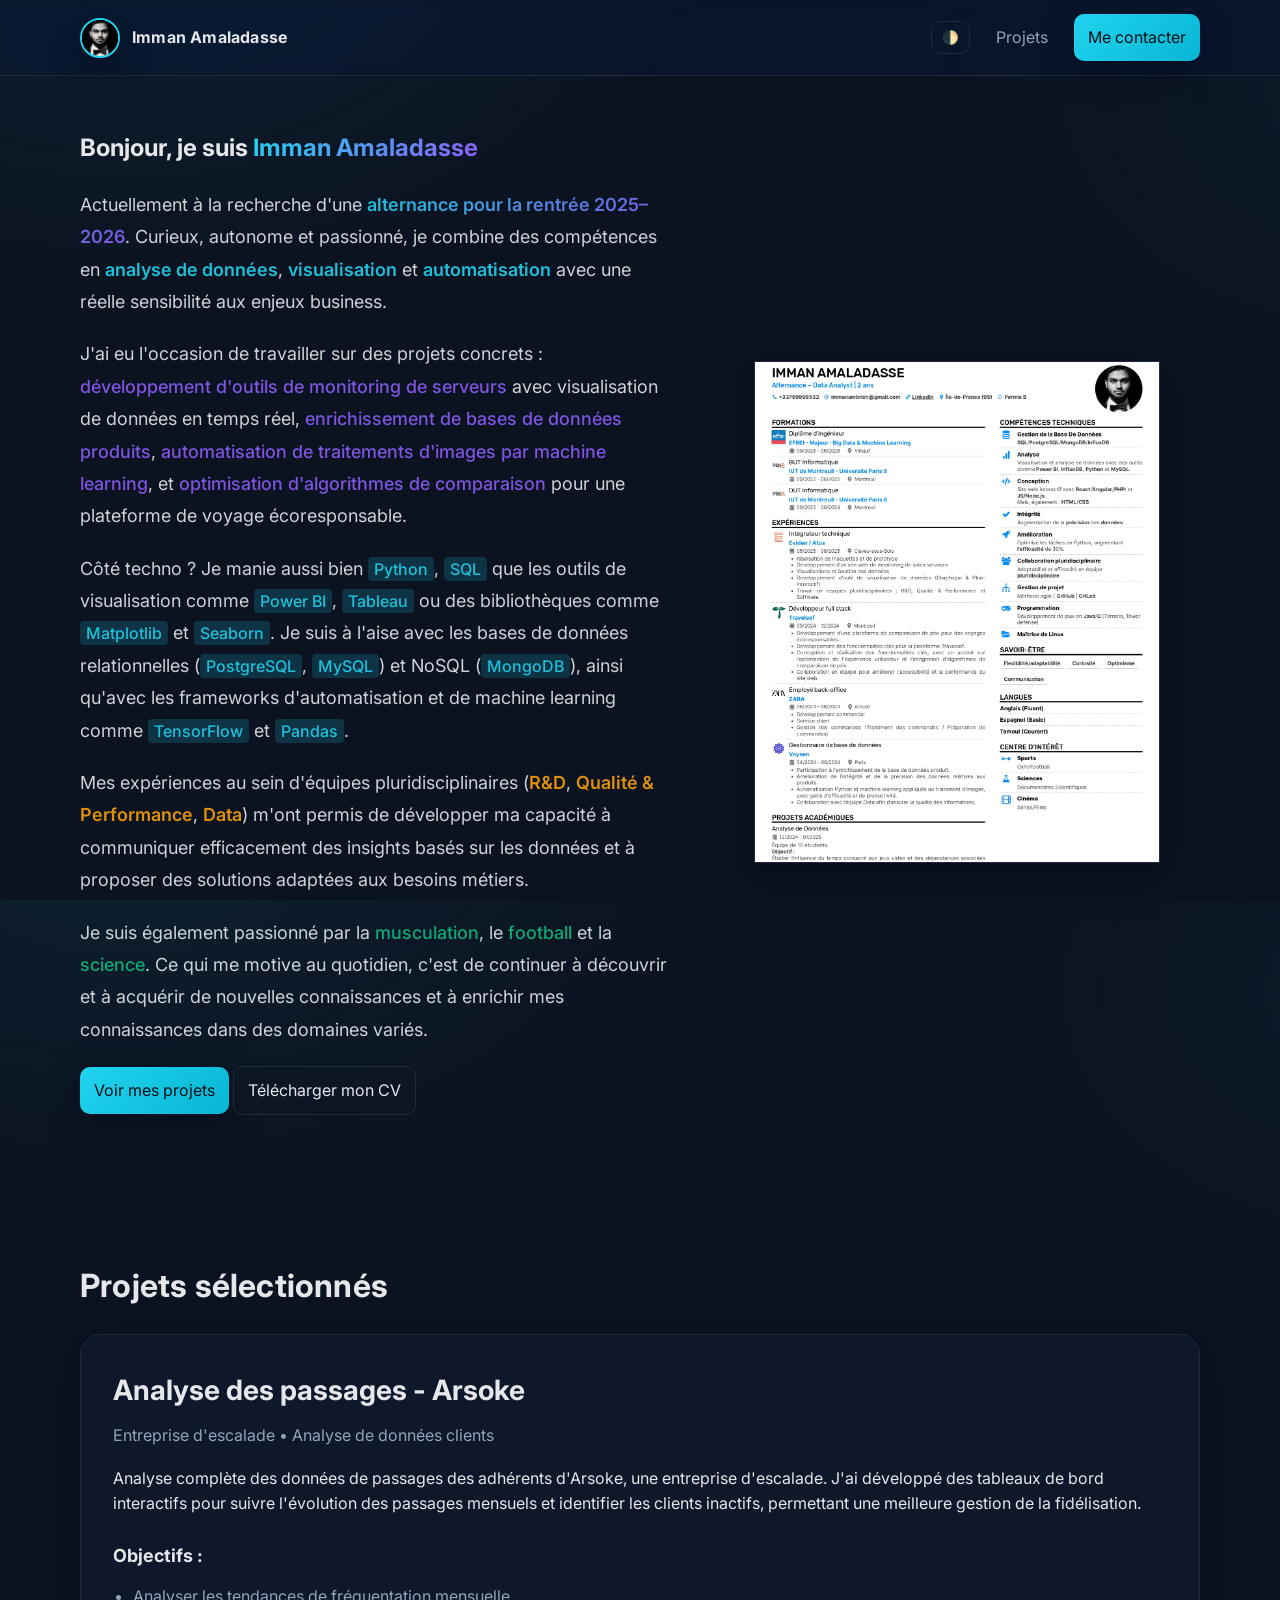
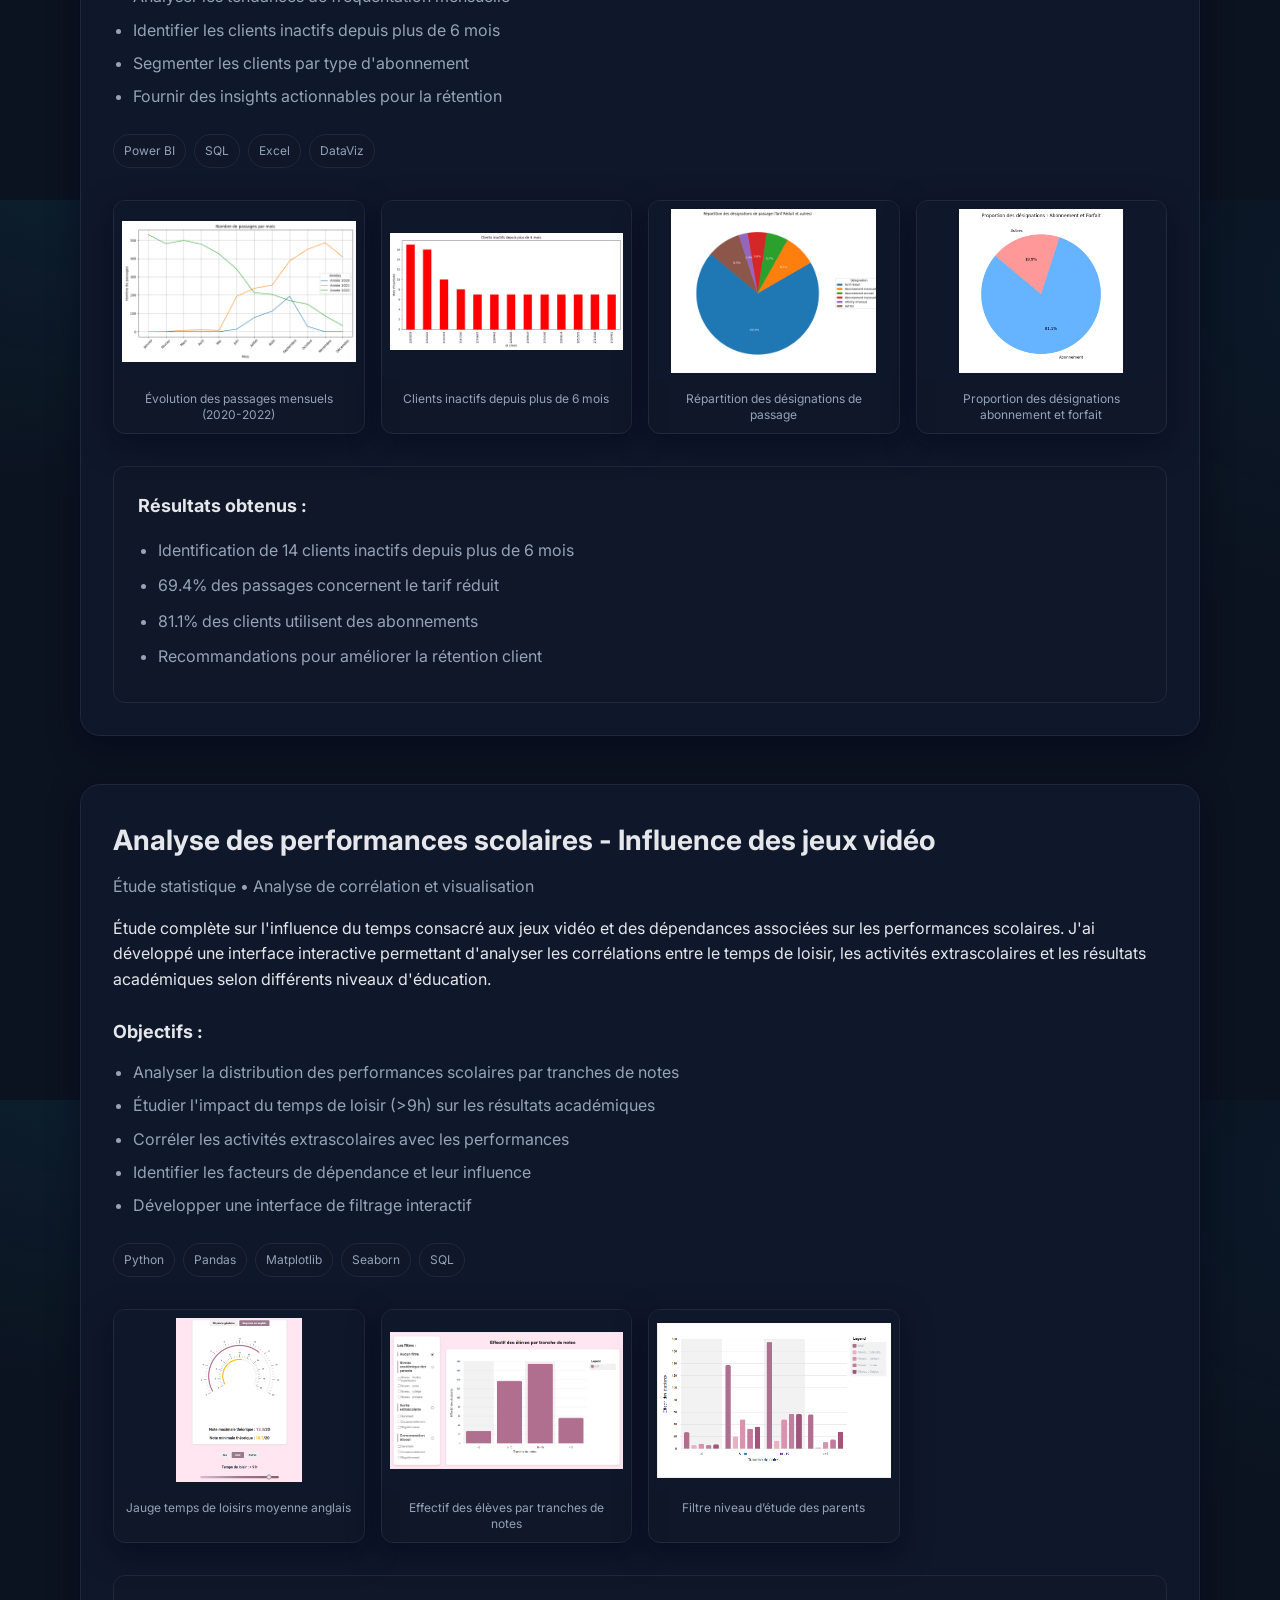
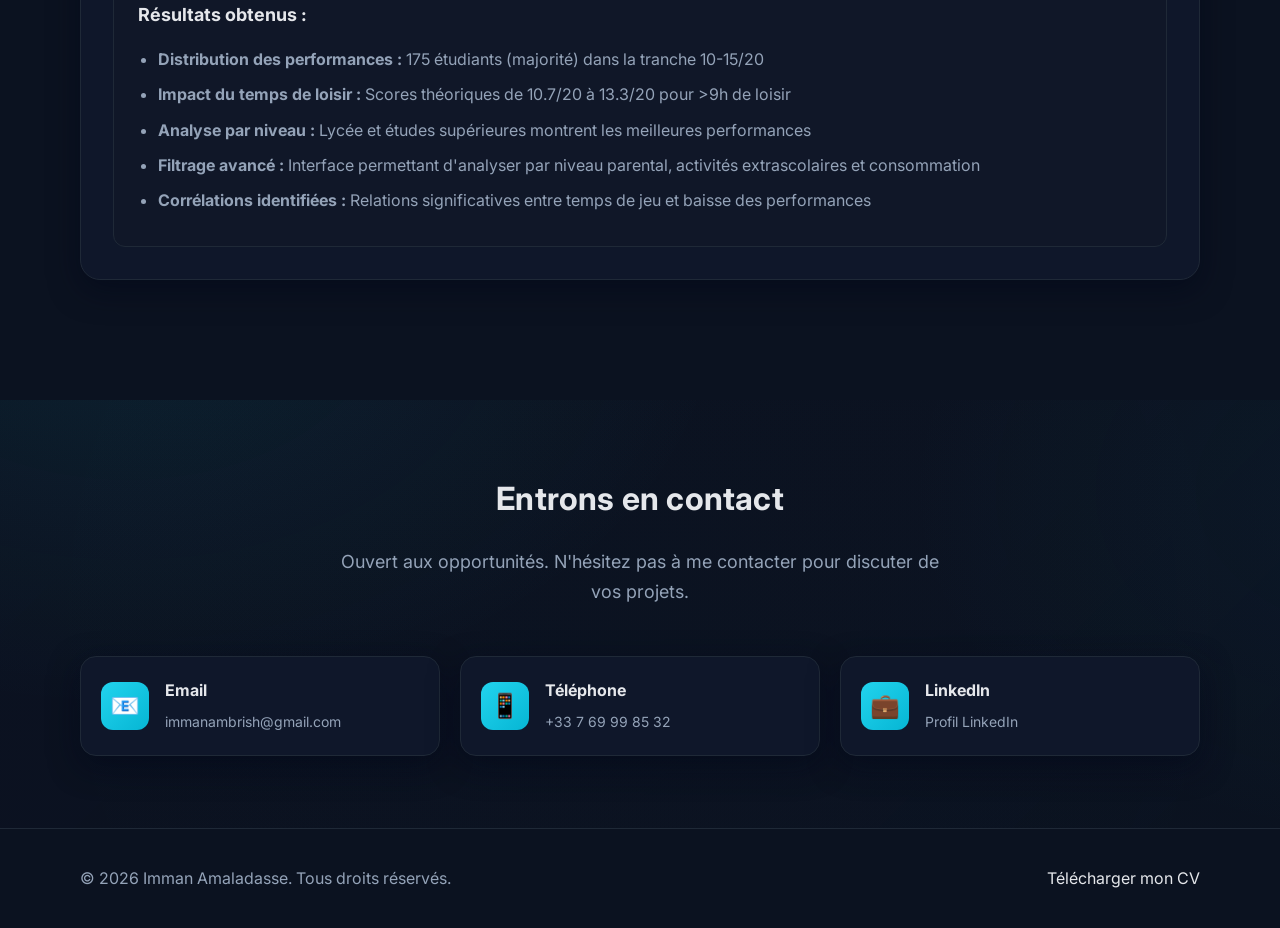
==== index.html @ 5f031286 "Add files via upload" ====
<!doctype html>
<html lang="fr" dir="ltr">
  <head>
    <meta charset="utf-8" />
    <meta name="viewport" content="width=device-width, initial-scale=1" />
    <title>Portfolio — Imman Amaladasse</title>
    <meta name="description" content="Portfolio professionnel de Imman Amaladasse: projets data, compétences, et coordonnées." />

    <!-- SEO -->
    <meta name="theme-color" content="#0f172a" />
    <link rel="canonical" href="/" />

    <!-- Open Graph / Social -->
    <meta property="og:type" content="website" />
    <meta property="og:locale" content="fr_FR" />
    <meta property="og:title" content="Portfolio — Imman Amaladasse" />
    <meta property="og:description" content="Portfolio professionnel de Imman Amaladasse: projets data, compétences, et coordonnées." />
    <meta property="og:image" content="ImmanAmaladasse-CV_page-0001.jpg" />
    <meta property="og:url" content="/" />

    <!-- Twitter Card -->
    <meta name="twitter:card" content="summary_large_image" />
    <meta name="twitter:title" content="Portfolio — Imman Amaladasse" />
    <meta name="twitter:description" content="Portfolio professionnel de Imman Amaladasse." />
    <meta name="twitter:image" content="ImmanAmaladasse-CV_page-0001.jpg" />

    <link rel="preconnect" href="https://fonts.googleapis.com" />
    <link rel="preconnect" href="https://fonts.gstatic.com" crossorigin />
    <link href="https://fonts.googleapis.com/css2?family=Inter:wght@300;400;500;600;700&display=swap" rel="stylesheet" />
    <link rel="stylesheet" href="styles.css" />
  </head>
  <body>
    <a class="skip-link" href="#contenu">Aller au contenu</a>

    <header class="site-header" role="banner">
      <div class="container header-inner">
        <a class="brand" href="#">
          <img src="supawork-image-20250226T19092724.png" alt="Imman Amaladasse" class="brand-photo" />
          <span class="brand-text">Imman Amaladasse</span>
        </a>
        <nav class="site-nav" aria-label="Navigation principale">
          <button id="theme-toggle" class="icon-btn" aria-label="Basculer le thème" title="Basculer le thème">
            <span class="icon">🌓</span>
          </button>
          <a href="#projets" class="nav-link">Projets</a>
          <a href="#contact" class="btn primary">Me contacter</a>
        </nav>
      </div>
    </header>

    <main id="contenu" class="site-main" tabindex="-1">
      <!-- Hero -->
      <section class="section hero" aria-label="Présentation">
        <div class="container grid-2">
          <div class="hero-text">
            <h1 class="headline">Bonjour, je suis <span class="accent">Imman Amaladasse</span></h1>
            <p class="lede">
                Actuellement à la recherche d'une <span class="highlight">alternance pour la rentrée 2025–2026</span>. Curieux, autonome et passionné, je combine des compétences en <span class="tech-highlight">analyse de données</span>, <span class="tech-highlight">visualisation</span> et <span class="tech-highlight">automatisation</span> avec une réelle sensibilité aux enjeux business.
            </p>
            <p class="lede">
                J'ai eu l'occasion de travailler sur des projets concrets : <span class="project-highlight">développement d'outils de monitoring de serveurs</span> avec visualisation de données en temps réel, <span class="project-highlight">enrichissement de bases de données produits</span>, <span class="project-highlight">automatisation de traitements d'images par machine learning</span>, et <span class="project-highlight">optimisation d'algorithmes de comparaison</span> pour une plateforme de voyage écoresponsable.
            </p>
            <p class="lede">
                Côté techno ? Je manie aussi bien <span class="tech-tag">Python</span>, <span class="tech-tag">SQL</span> que les outils de visualisation comme <span class="tech-tag">Power BI</span>, <span class="tech-tag">Tableau</span> ou des bibliothèques comme <span class="tech-tag">Matplotlib</span> et <span class="tech-tag">Seaborn</span>. Je suis à l'aise avec les bases de données relationnelles (<span class="tech-tag">PostgreSQL</span>, <span class="tech-tag">MySQL</span>) et NoSQL (<span class="tech-tag">MongoDB</span>), ainsi qu'avec les frameworks d'automatisation et de machine learning comme <span class="tech-tag">TensorFlow</span> et <span class="tech-tag">Pandas</span>.
            </p>
            <p class="lede">
                Mes expériences au sein d'équipes pluridisciplinaires (<span class="team-highlight">R&D</span>, <span class="team-highlight">Qualité & Performance</span>, <span class="team-highlight">Data</span>) m'ont permis de développer ma capacité à communiquer efficacement des insights basés sur les données et à proposer des solutions adaptées aux besoins métiers.
            </p>
            <p class="lede">
                Je suis également passionné par la <span class="hobby-highlight">musculation</span>, le <span class="hobby-highlight">football</span> et la <span class="hobby-highlight">science</span>. Ce qui me motive au quotidien, c'est de continuer à découvrir et à acquérir de nouvelles connaissances et à enrichir mes connaissances dans des domaines variés.
            </p>
            <div class="actions">
              <a href="#projets" class="btn primary">Voir mes projets</a>
              <a href="ImmanAmaladasse-CV.pdf" download class="btn ghost">Télécharger mon CV</a>
            </div>
          </div>
          <figure class="hero-media">
            <div class="cv-container">
              <img src="ImmanAmaladasse-CV_page-0001.jpg" alt="CV de Imman Amaladasse" class="cv-image" />
              <div class="cv-overlay">
                <a href="ImmanAmaladasse-CV.pdf" download class="btn primary">Télécharger le CV</a>
              </div>
            </div>
          </figure>
        </div>
      </section>

      <!-- Projets -->
      <section id="projets" class="section" aria-labelledby="projets-title">
        <div class="container">
          <h2 id="projets-title" class="section-title">Projets sélectionnés</h2>
          
          <!-- Projet Arsoke -->
          <article class="project-featured">
            <div class="project-header">
              <div class="project-info">
                <h3 class="project-title">Analyse des passages - Arsoke</h3>
                <p class="project-subtitle">Entreprise d'escalade • Analyse de données clients</p>
                <p class="project-description">
                  Analyse complète des données de passages des adhérents d'Arsoke, une entreprise d'escalade. 
                  J'ai développé des tableaux de bord interactifs pour suivre l'évolution des passages mensuels 
                  et identifier les clients inactifs, permettant une meilleure gestion de la fidélisation.
                </p>
                <div class="project-objectives">
                  <h4>Objectifs :</h4>
                  <ul>
                    <li>Analyser les tendances de fréquentation mensuelle</li>
                    <li>Identifier les clients inactifs depuis plus de 6 mois</li>
                    <li>Segmenter les clients par type d'abonnement</li>
                    <li>Fournir des insights actionnables pour la rétention</li>
                  </ul>
                </div>
                <div class="project-tech">
                  <span class="tag">Power BI</span>
                  <span class="tag">SQL</span>
                  <span class="tag">Excel</span>
                  <span class="tag">DataViz</span>
                </div>
              </div>
            </div>
            
            <div class="project-gallery">
              <div class="gallery-grid">
                <div class="gallery-item">
                  <img src="coubes.png" alt="Graphique des passages mensuels par année" class="gallery-img" data-zoom="coubes.png" />
                  <div class="gallery-caption">Évolution des passages mensuels (2020-2022)</div>
                </div>
                <div class="gallery-item">
                  <img src="diagrame en batton.png" alt="Clients inactifs depuis plus de 6 mois" class="gallery-img" data-zoom="diagrame en batton.png" />
                  <div class="gallery-caption">Clients inactifs depuis plus de 6 mois</div>
                </div>
                <div class="gallery-item">
                  <img src="unnamed.png" alt="Répartition des désignations de passage" class="gallery-img" data-zoom="unnamed.png" />
                  <div class="gallery-caption">Répartition des désignations de passage</div>
                </div>
                <div class="gallery-item">
                  <img src="graph camebaire.png" alt="Proportion des désignations abonnement et forfait" class="gallery-img" data-zoom="graph camebaire.png" />
                  <div class="gallery-caption">Proportion des désignations abonnement et forfait</div>
                </div>
              </div>
            </div>
            
            <div class="project-results">
              <h4>Résultats obtenus :</h4>
              <ul>
                <li>Identification de 14 clients inactifs depuis plus de 6 mois</li>
                <li>69.4% des passages concernent le tarif réduit</li>
                <li>81.1% des clients utilisent des abonnements</li>
                <li>Recommandations pour améliorer la rétention client</li>
              </ul>
            </div>
          </article>

          <!-- Projet 2 - Jeux vidéo et performances scolaires -->
          <article class="project-featured">
            <div class="project-header">
              <div class="project-info">
                <h3 class="project-title">Analyse des performances scolaires - Influence des jeux vidéo</h3>
                <p class="project-subtitle">Étude statistique • Analyse de corrélation et visualisation</p>
                <p class="project-description">
                  Étude complète sur l'influence du temps consacré aux jeux vidéo et des dépendances associées 
                  sur les performances scolaires. J'ai développé une interface interactive permettant d'analyser 
                  les corrélations entre le temps de loisir, les activités extrascolaires et les résultats académiques 
                  selon différents niveaux d'éducation.
                </p>
                <div class="project-objectives">
                  <h4>Objectifs :</h4>
                  <ul>
                    <li>Analyser la distribution des performances scolaires par tranches de notes</li>
                    <li>Étudier l'impact du temps de loisir (>9h) sur les résultats académiques</li>
                    <li>Corréler les activités extrascolaires avec les performances</li>
                    <li>Identifier les facteurs de dépendance et leur influence</li>
                    <li>Développer une interface de filtrage interactif</li>
                  </ul>
                </div>
                <div class="project-tech">
                  <span class="tag">Python</span>
                  <span class="tag">Pandas</span>
                  <span class="tag">Matplotlib</span>
                  <span class="tag">Seaborn</span>
                  <span class="tag">SQL</span>
                </div>
              </div>
            </div>
            
            <div class="project-gallery">
              <div class="gallery-grid">
                <div class="gallery-item">
                  <img src="img1.png" alt="Interface d'analyse des performances scolaires" class="gallery-img" data-zoom="Filtre 'Jauge temps de loisirs moyenne anglais.png" />
                  <div class="gallery-caption">Jauge temps de loisirs moyenne anglais</div>
                </div>
                <div class="gallery-item">
                  <img src="histogramme effectif eleves par tranche de notes.png" alt="Distribution des étudiants par tranches de notes" class="gallery-img" data-zoom="histogramme effectif eleves par tranche de notes.png" />
                  <div class="gallery-caption">Effectif des élèves par tranches de notes</div>
                </div>
                <div class="gallery-item">
                  <img src="img2.png" alt="Effectif des élèves par niveau académique" class="gallery-img" data-zoom="graphqiue Filtre niveau d'étude des parents.png" />
                  <div class="gallery-caption">Filtre niveau d’étude des parents</div>
                </div>
              </div>
            </div>
            
            <div class="project-results">
              <h4>Résultats obtenus :</h4>
              <ul>
                <li><strong>Distribution des performances :</strong> 175 étudiants (majorité) dans la tranche 10-15/20</li>
                <li><strong>Impact du temps de loisir :</strong> Scores théoriques de 10.7/20 à 13.3/20 pour >9h de loisir</li>
                <li><strong>Analyse par niveau :</strong> Lycée et études supérieures montrent les meilleures performances</li>
                <li><strong>Filtrage avancé :</strong> Interface permettant d'analyser par niveau parental, activités extrascolaires et consommation</li>
                <li><strong>Corrélations identifiées :</strong> Relations significatives entre temps de jeu et baisse des performances</li>
              </ul>
            </div>
          </article>
        </div>
      </section>

      <!-- Contact -->
      <section id="contact" class="section contact-section" aria-labelledby="contact-title">
        <div class="container">
          <div class="contact-content">
            <div class="contact-header">
              <h2 id="contact-title" class="section-title">Entrons en contact</h2>
              <p class="contact-subtitle">Ouvert aux opportunités. N'hésitez pas à me contacter pour discuter de vos projets.</p>
            </div>
            
            <div class="contact-grid-horizontal">
              <div class="contact-card">
                <div class="contact-icon">📧</div>
                <div class="contact-details">
                  <h3>Email</h3>
                  <a href="mailto:immanambrish@gmail.com" class="contact-link">immanambrish@gmail.com</a>
                </div>
              </div>
              
              <div class="contact-card">
                <div class="contact-icon">📱</div>
                <div class="contact-details">
                  <h3>Téléphone</h3>
                  <a href="tel:+33769998532" class="contact-link">+33 7 69 99 85 32</a>
                </div>
              </div>
              
              <div class="contact-card">
                <div class="contact-icon">💼</div>
                <div class="contact-details">
                  <h3>LinkedIn</h3>
                  <a href="https://www.linkedin.com/in/imman-amaladasse-04a080265/" class="contact-link" target="_blank" rel="noopener">Profil LinkedIn</a>
                </div>
              </div>            
            </div>
          </div>
        </div>
      </section>
    </main>

    <footer class="site-footer" role="contentinfo">
      <div class="container footer-inner">
        <p class="muted">© <span id="year"></span> Imman Amaladasse. Tous droits réservés.</p>
        <a class="link" href="ImmanAmaladasse-CV.pdf" download>Télécharger mon CV</a>
      </div>
    </footer>

    <!-- Modal de zoom pour les images -->
    <div id="imageModal" class="modal">
      <div class="modal-content">
        <span class="modal-close">&times;</span>
        <img id="modalImage" src="" alt="" class="modal-image" />
        <div class="modal-caption"></div>
      </div>
    </div>

    <script src="script.js"></script>
  </body>
  
</html>
---- styles.css ----
/*
  Styles modernes, accessibles, responsive
  Police: Inter
*/

:root {
  --bg: #0b1220;
  --surface: #0f172a;
  --elev: #111827;
  --text: #e5e7eb;
  --muted: #94a3b8;
  --accent: #22d3ee;
  --accent-strong: #06b6d4;
  --border: #1f2937;
  --shadow: 0 10px 30px rgba(2, 6, 23, 0.5);
}

/* Light theme */
[data-theme="light"] {
  --bg: #f8fafc;
  --surface: #ffffff;
  --elev: #f1f5f9;
  --text: #0f172a;
  --muted: #475569;
  --accent: #0891b2;
  --accent-strong: #0e7490;
  --border: #e2e8f0;
  --shadow: 0 10px 30px rgba(2, 6, 23, 0.08);
}

/* Reset minimal */
* { box-sizing: border-box; }
html, body { height: 100%; }
body {
  margin: 0;
  font-family: 'Inter', system-ui, -apple-system, Segoe UI, Roboto, Arial, sans-serif;
  background: radial-gradient(1200px 800px at 10% -10%, rgba(34, 211, 238, 0.08), transparent 50%),
              radial-gradient(1000px 700px at 110% 10%, rgba(14, 116, 144, 0.08), transparent 50%),
              var(--bg);
  color: var(--text);
  line-height: 1.7;
  scroll-behavior: smooth;
}

/* Amélioration de la lisibilité */
.lede {
  font-size: 18px;
  line-height: 1.8;
  color: var(--text);
  opacity: 0.95;
  margin-bottom: 20px;
}

/* Couleurs pour les highlights */
.highlight {
  background: linear-gradient(135deg, var(--accent), #8b5cf6);
  -webkit-background-clip: text;
  background-clip: text;
  color: transparent;
  font-weight: 600;
}

.tech-highlight {
  color: var(--accent);
  font-weight: 600;
}

.project-highlight {
  color: #8b5cf6;
  font-weight: 500;
}

.tech-tag {
  background: color-mix(in oklab, var(--accent), transparent 80%);
  color: var(--accent);
  padding: 2px 6px;
  border-radius: 4px;
  font-size: 16px;
  font-weight: 500;
}

.team-highlight {
  color: #f59e0b;
  font-weight: 600;
}

.hobby-highlight {
  color: #10b981;
  font-weight: 500;
}

.project-description {
  font-size: 17px;
  line-height: 1.7;
  color: var(--text);
  margin: 0 0 24px;
}

/* Effets de scroll */
@media (prefers-reduced-motion: no-preference) {
  .section {
    opacity: 0;
    transform: translateY(30px);
    animation: fadeInUp 0.6s ease forwards;
  }
  
  .section:nth-child(1) { animation-delay: 0.1s; }
  .section:nth-child(2) { animation-delay: 0.2s; }
  .section:nth-child(3) { animation-delay: 0.3s; }
}

@keyframes fadeInUp {
  to {
    opacity: 1;
    transform: translateY(0);
  }
}

img { max-width: 100%; display: block; }
a { color: var(--text); text-decoration: none; }

.skip-link {
  position: absolute; left: -9999px; top: auto; width: 1px; height: 1px; overflow: hidden;
}
.skip-link:focus { left: 16px; top: 16px; width: auto; height: auto; padding: 8px 12px; background: var(--surface); border: 1px solid var(--border); border-radius: 8px; }

.container { width: min(1120px, 92%); margin: 0 auto; }
.grid-2 { display: grid; grid-template-columns: 1.1fr .9fr; gap: 40px; align-items: center; }
@media (max-width: 900px){ .grid-2 { grid-template-columns: 1fr; } }

.site-header {
  position: sticky; top: 0; z-index: 40; backdrop-filter: saturate(180%) blur(6px);
  background: color-mix(in oklab, var(--surface), transparent 50%);
  border-bottom: 1px solid var(--border);
}
.header-inner { display: flex; align-items: center; justify-content: space-between; padding: 14px 0; }
.brand { display: inline-flex; align-items: center; gap: 12px; font-weight: 700; letter-spacing: .2px; }
.brand-photo { width: 40px; height: 40px; border-radius: 50%; object-fit: cover; border: 2px solid var(--accent); box-shadow: var(--shadow); }
.brand-text { font-size: 16px; }
.site-nav { display: flex; gap: 16px; align-items: center; }
.nav-link { padding: 8px 10px; border-radius: 8px; color: var(--muted); }
.nav-link:hover { color: var(--text); background: color-mix(in oklab, var(--elev), transparent 60%); }

.icon-btn { background: transparent; border: 1px solid var(--border); color: var(--text); border-radius: 10px; padding: 8px 10px; cursor: pointer; }
.icon-btn:hover { background: color-mix(in oklab, var(--elev), transparent 65%); }

.btn { 
  display: inline-flex; 
  align-items: center; 
  gap: 8px; 
  padding: 10px 14px; 
  border-radius: 10px; 
  border: 1px solid var(--border); 
  transition: all 0.3s ease; 
  position: relative;
  overflow: hidden;
}
.btn.primary { 
  background: linear-gradient(135deg, var(--accent), var(--accent-strong)); 
  color: #001018; 
  border: none; 
  box-shadow: var(--shadow); 
}
.btn.ghost { 
  background: color-mix(in oklab, var(--elev), transparent 60%); 
}
.btn::before {
  content: '';
  position: absolute;
  top: 0;
  left: -100%;
  width: 100%;
  height: 100%;
  background: linear-gradient(90deg, transparent, rgba(255,255,255,0.2), transparent);
  transition: left 0.5s ease;
}
.btn:hover::before {
  left: 100%;
}
.btn:hover { 
  transform: translateY(-2px); 
  box-shadow: 0 8px 25px rgba(0,0,0,0.15);
}

.section { padding: 72px 0; }
.section-title { font-size: clamp(24px, 3vw, 32px); margin: 0 0 20px; letter-spacing: .2px; }
.subtitle { color: var(--muted); margin: 8px 0 0; }
.lede { color: var(--text); opacity: .9; }
.accent { background: linear-gradient(135deg, var(--accent), #8b5cf6); -webkit-background-clip: text; background-clip: text; color: transparent; }

.hero { padding-top: 32px; }
.hero-media {  overflow: hidden; box-shadow: var(--shadow); border: 1px solid var(--border); }

/* CV PDF Container */
.cv-container {
  position: relative;
  width: 100%;
  height: 500px;

  overflow: hidden;
  background: var(--surface);
}

.cv-image {
  width: 100%;
  height: 100%;
  object-fit: cover;
  object-position: center 15%;
  transform: scale(1.0);
}

.cv-overlay {
  position: absolute;
  top: 0;
  left: 0;
  right: 0;
  bottom: 0;
  background: linear-gradient(180deg, transparent 0%, rgba(0,0,0,0.7) 100%);
  display: flex;
  align-items: flex-end;
  justify-content: center;
  padding: 20px;
  opacity: 0;
  transition: opacity 0.3s ease;
}

.cv-container:hover .cv-overlay {
  opacity: 1;
}

/* Projets - Structure améliorée */
.project-featured {
  background: color-mix(in oklab, var(--surface), transparent 0%);
  border: 1px solid var(--border);
  border-radius: 20px;
  padding: 32px;
  margin-bottom: 48px;
  box-shadow: var(--shadow);
  position: relative;
  overflow: hidden;
  transition: all 0.3s ease;
}

.project-featured::before {
  content: '';
  position: absolute;
  top: 0;
  left: -100%;
  width: 100%;
  height: 2px;
  background: linear-gradient(90deg, transparent, var(--accent), transparent);
  transition: left 0.6s ease;
}

.project-featured:hover::before {
  left: 100%;
}

.project-featured:hover {
  transform: translateY(-2px);
  box-shadow: 0 15px 35px rgba(0,0,0,0.1);
}

.project-header {
  margin-bottom: 32px;
}

.project-title {
  font-size: 28px;
  margin: 0 0 8px;
  color: var(--text);
}

.project-subtitle {
  color: var(--muted);
  margin: 0 0 16px;
  font-size: 16px;
}

.project-description {
  font-size: 16px;
  line-height: 1.6;
  margin: 0 0 24px;
  color: var(--text);
}

.project-objectives {
  margin: 24px 0;
}

.project-objectives h4 {
  font-size: 18px;
  margin: 0 0 12px;
  color: var(--text);
}

.project-objectives ul {
  margin: 0;
  padding-left: 20px;
  color: var(--muted);
}

.project-objectives li {
  margin-bottom: 6px;
}

.project-tech {
  display: flex; 
  flex-wrap: wrap; 
  gap: 8px; 
  margin-top: 20px;
}

.project-gallery {
  margin: 32px 0;
}

.gallery-grid {
  display: grid;
  grid-template-columns: repeat(4, 1fr);
  gap: 16px;
}

@media (max-width: 1200px) {
  .gallery-grid {
    grid-template-columns: repeat(2, 1fr);
  }
}

@media (max-width: 768px) {
  .gallery-grid {
    grid-template-columns: 1fr;
  }
}

.gallery-item {
  border-radius: 12px;
  overflow: hidden;
  box-shadow: var(--shadow);
  border: 1px solid var(--border);
  background: color-mix(in oklab, var(--elev), transparent 60%);
  transition: transform 0.2s ease;
}

.gallery-item:hover {
  transform: translateY(-2px);
}

.gallery-img {
  width: 100%;
  height: 180px;
  object-fit: contain;
  display: block;
  background: var(--surface);
  padding: 8px;
  border-radius: 8px;
  transition: transform 0.3s ease, box-shadow 0.3s ease;
  cursor: pointer;
}

.gallery-img:hover {
  transform: scale(1.05);
  box-shadow: 0 8px 25px rgba(0,0,0,0.15);
}

.gallery-caption {
  padding: 10px 12px;
  color: var(--muted);
  font-size: 12px;
  text-align: center;
  line-height: 1.3;
}

.project-results {
  margin-top: 32px;
  padding: 24px;
  background: color-mix(in oklab, var(--elev), transparent 40%);
  border-radius: 12px;
  border: 1px solid var(--border);
}

.project-results h4 {
  font-size: 18px;
  margin: 0 0 16px;
  color: var(--text);
}

.project-results ul {
  margin: 0;
  padding-left: 20px;
  color: var(--muted);
}

.project-results li {
  margin-bottom: 8px;
}

/* Grille des autres projets */
.projects-grid {
  display: grid;
  grid-template-columns: repeat(2, 1fr);
  gap: 24px;
}

@media (max-width: 768px) {
  .projects-grid {
    grid-template-columns: 1fr;
  }
  .gallery-thumbnails {
    grid-template-columns: 1fr;
  }
}

.project-card {
  background: color-mix(in oklab, var(--surface), transparent 0%);
  border: 1px solid var(--border);
  border-radius: 16px;
  overflow: hidden;
  box-shadow: var(--shadow);
  transition: transform 0.2s ease;
}

.project-card:hover {
  transform: translateY(-4px);
}

.project-card-image {
  height: 200px;
  overflow: hidden;
}

.project-card-image img {
  width: 100%;
  height: 100%;
  object-fit: cover;
}

.project-card-content {
  padding: 20px;
}

.project-card-title {
  font-size: 18px;
  margin: 0 0 8px;
  color: var(--text);
}

.project-card-description {
  color: var(--muted);
  margin: 0 0 16px;
  font-size: 14px;
  line-height: 1.5;
}

.project-card-tech {
  display: flex;
  flex-wrap: wrap;
  gap: 6px;
  margin-bottom: 16px;
}

.project-card-link {
  color: var(--accent);
  text-decoration: none;
  font-weight: 500;
  font-size: 14px;
}

.project-card-link:hover {
  text-decoration: underline;
}

.tag { 
  display: inline-flex; 
  align-items: center; 
  padding: 6px 10px; 
  border-radius: 999px; 
  background: color-mix(in oklab, var(--elev), transparent 60%); 
  color: var(--muted); 
  border: 1px solid var(--border); 
  font-size: 12px; 
}

.timeline { list-style: none; padding: 0; margin: 0; display: grid; gap: 20px; }
.timeline-item { background: color-mix(in oklab, var(--surface), transparent 0%); border: 1px solid var(--border); border-radius: 14px; padding: 16px; box-shadow: var(--shadow); }
.timeline-header { display: flex; align-items: baseline; gap: 10px; justify-content: space-between; }
.muted { color: var(--muted); }

.skills { display: grid; grid-template-columns: repeat(2, 1fr); gap: 20px; }
@media (max-width: 700px){ .skills { grid-template-columns: 1fr; } }
.skill-group { background: color-mix(in oklab, var(--surface), transparent 0%); border: 1px solid var(--border); border-radius: 14px; padding: 16px; box-shadow: var(--shadow); }
.list-inline { list-style: none; padding: 0; margin: 0; display: flex; flex-wrap: wrap; gap: 8px; }

/* Section Contact améliorée */
.contact-section {
  background: linear-gradient(135deg, color-mix(in oklab, var(--surface), transparent 95%) 0%, color-mix(in oklab, var(--elev), transparent 90%) 100%);
  position: relative;
  overflow: hidden;
}

.contact-section::before {
  content: '';
  position: absolute;
  top: -50%;
  right: -50%;
  width: 200%;
  height: 200%;
  background: radial-gradient(circle, color-mix(in oklab, var(--accent), transparent 95%) 0%, transparent 70%);
  opacity: 0.1;
  z-index: 0;
}

.contact-content {
  position: relative;
  z-index: 1;
}

.contact-header {
  text-align: center;
  margin-bottom: 48px;
}

.contact-subtitle {
  font-size: 18px;
  color: var(--muted);
  margin: 16px 0 0;
  max-width: 600px;
  margin-left: auto;
  margin-right: auto;
}

/* Contact horizontal */
.contact-grid-horizontal {
  display: flex;
  flex-wrap: wrap;
  gap: 20px;
  justify-content: center;
  align-items: stretch;
}

@media (max-width: 768px) {
  .contact-grid-horizontal {
    flex-direction: column;
    align-items: center;
  }
}

.contact-grid {
  display: grid;
  grid-template-columns: 2fr 1fr;
  gap: 48px;
  align-items: start;
}

@media (max-width: 768px) {
  .contact-grid {
    grid-template-columns: 1fr;
    gap: 32px;
  }
}

.contact-info {
  display: grid;
  grid-template-columns: repeat(2, 1fr);
  gap: 20px;
}

@media (max-width: 640px) {
  .contact-info {
    grid-template-columns: 1fr;
  }
}

.contact-card {
  background: color-mix(in oklab, var(--surface), transparent 0%);
  border: 1px solid var(--border);
  border-radius: 16px;
  padding: 20px;
  display: flex;
  align-items: center;
  gap: 16px;
  transition: all 0.3s ease;
  box-shadow: var(--shadow);
  min-width: 200px;
  flex: 1;
}

.contact-card.cta-card {
  background: linear-gradient(135deg, var(--accent), var(--accent-strong));
  color: #001018;
  border: none;
}

.contact-card.cta-card .contact-icon {
  background: rgba(0, 16, 24, 0.2);
  color: #001018;
}

.contact-card.cta-card .contact-details h3 {
  color: #001018;
}

.contact-card:hover {
  transform: translateY(-4px);
  box-shadow: 0 12px 30px rgba(0,0,0,0.15);
  border-color: var(--accent);
}

.contact-icon {
  font-size: 24px;
  width: 48px;
  height: 48px;
  display: flex;
  align-items: center;
  justify-content: center;
  background: linear-gradient(135deg, var(--accent), var(--accent-strong));
  border-radius: 12px;
  color: #001018;
  flex-shrink: 0;
}

.contact-details h3 {
  margin: 0 0 4px;
  font-size: 16px;
  color: var(--text);
}

.contact-link {
  color: var(--muted);
  text-decoration: none;
  font-size: 14px;
  transition: color 0.2s ease;
}

.contact-link:hover {
  color: var(--accent);
}

.contact-cta {
  display: flex;
  align-items: center;
  justify-content: center;
}

.cta-card {
  background: linear-gradient(135deg, var(--accent), var(--accent-strong));
  color: #001018;
  padding: 32px;
  border-radius: 20px;
  text-align: center;
  box-shadow: var(--shadow);
  max-width: 300px;
}

.cta-card h3 {
  margin: 0 0 12px;
  font-size: 20px;
  font-weight: 600;
}

.cta-card p {
  margin: 0 0 24px;
  opacity: 0.9;
  line-height: 1.5;
}

.btn.large {
  padding: 14px 24px;
  font-size: 16px;
  font-weight: 600;
}

.contact-list { list-style: none; padding: 0; margin: 20px 0; display: grid; gap: 10px; }
.contact-form { background: color-mix(in oklab, var(--surface), transparent 0%); border: 1px solid var(--border); border-radius: 14px; padding: 16px; box-shadow: var(--shadow); display: grid; gap: 12px; }
.contact-form label { display: grid; gap: 6px; font-size: 14px; color: var(--muted); }
.contact-form input, .contact-form textarea { width: 100%; padding: 10px 12px; border-radius: 10px; border: 1px solid var(--border); background: color-mix(in oklab, var(--elev), transparent 60%); color: var(--text); }
.contact-form button { justify-self: start; }

/* Modal de zoom pour les images */
.modal {
  display: none;
  position: fixed;
  z-index: 1000;
  left: 0;
  top: 0;
  width: 100%;
  height: 100%;
  background-color: rgba(0, 0, 0, 0.9);
  backdrop-filter: blur(5px);
}

.modal-content {
  position: relative;
  margin: auto;
  padding: 20px;
  width: 90%;
  max-width: 1000px;
  top: 50%;
  transform: translateY(-50%);
  text-align: center;
}

.modal-image {
  max-width: 100%;
  max-height: 80vh;
  border-radius: 12px;
  box-shadow: 0 20px 60px rgba(0, 0, 0, 0.5);
}

.modal-caption {
  color: white;
  font-size: 16px;
  margin-top: 15px;
  padding: 10px;
  background: rgba(255, 255, 255, 0.1);
  border-radius: 8px;
  backdrop-filter: blur(10px);
}

.modal-close {
  position: absolute;
  top: 10px;
  right: 25px;
  color: white;
  font-size: 35px;
  font-weight: bold;
  cursor: pointer;
  z-index: 1001;
}

.modal-close:hover {
  color: var(--accent);
}

.site-footer { border-top: 1px solid var(--border); padding: 20px 0; }
.footer-inner { display: flex; align-items: center; justify-content: space-between; }
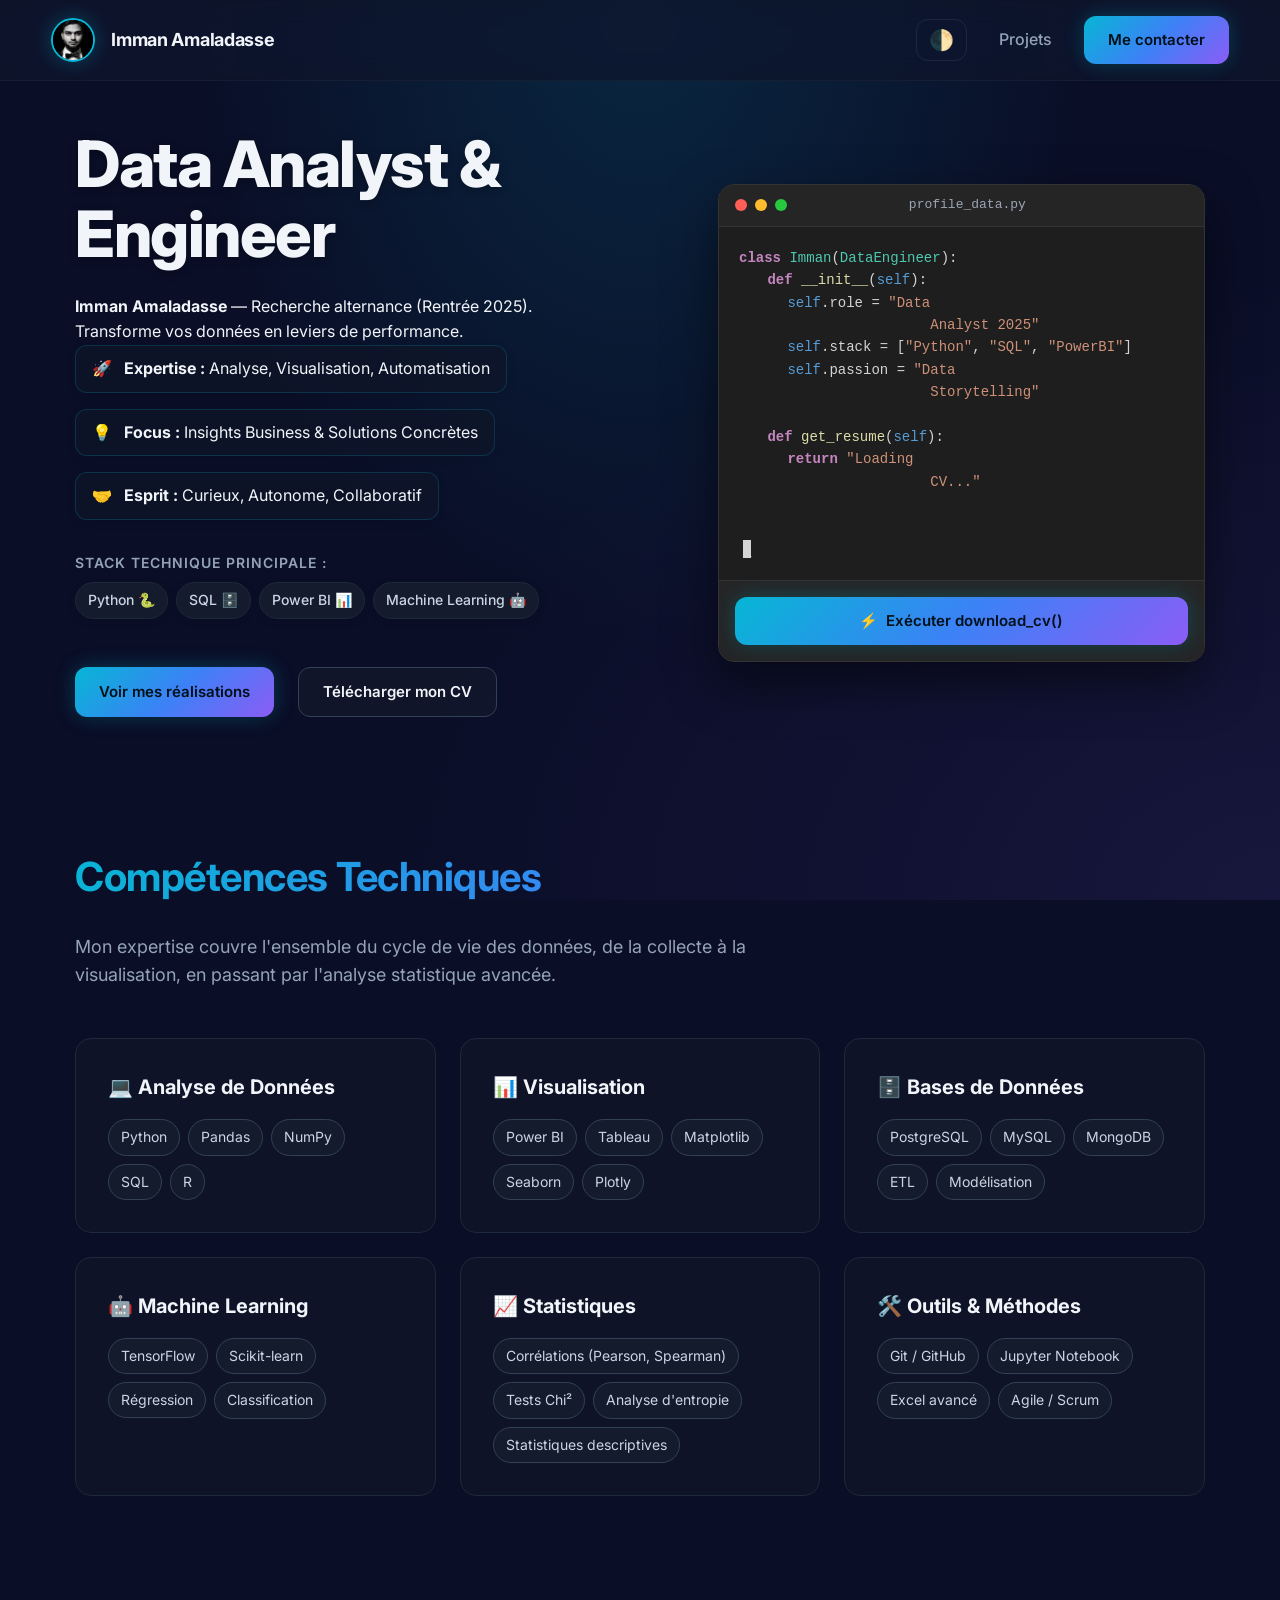
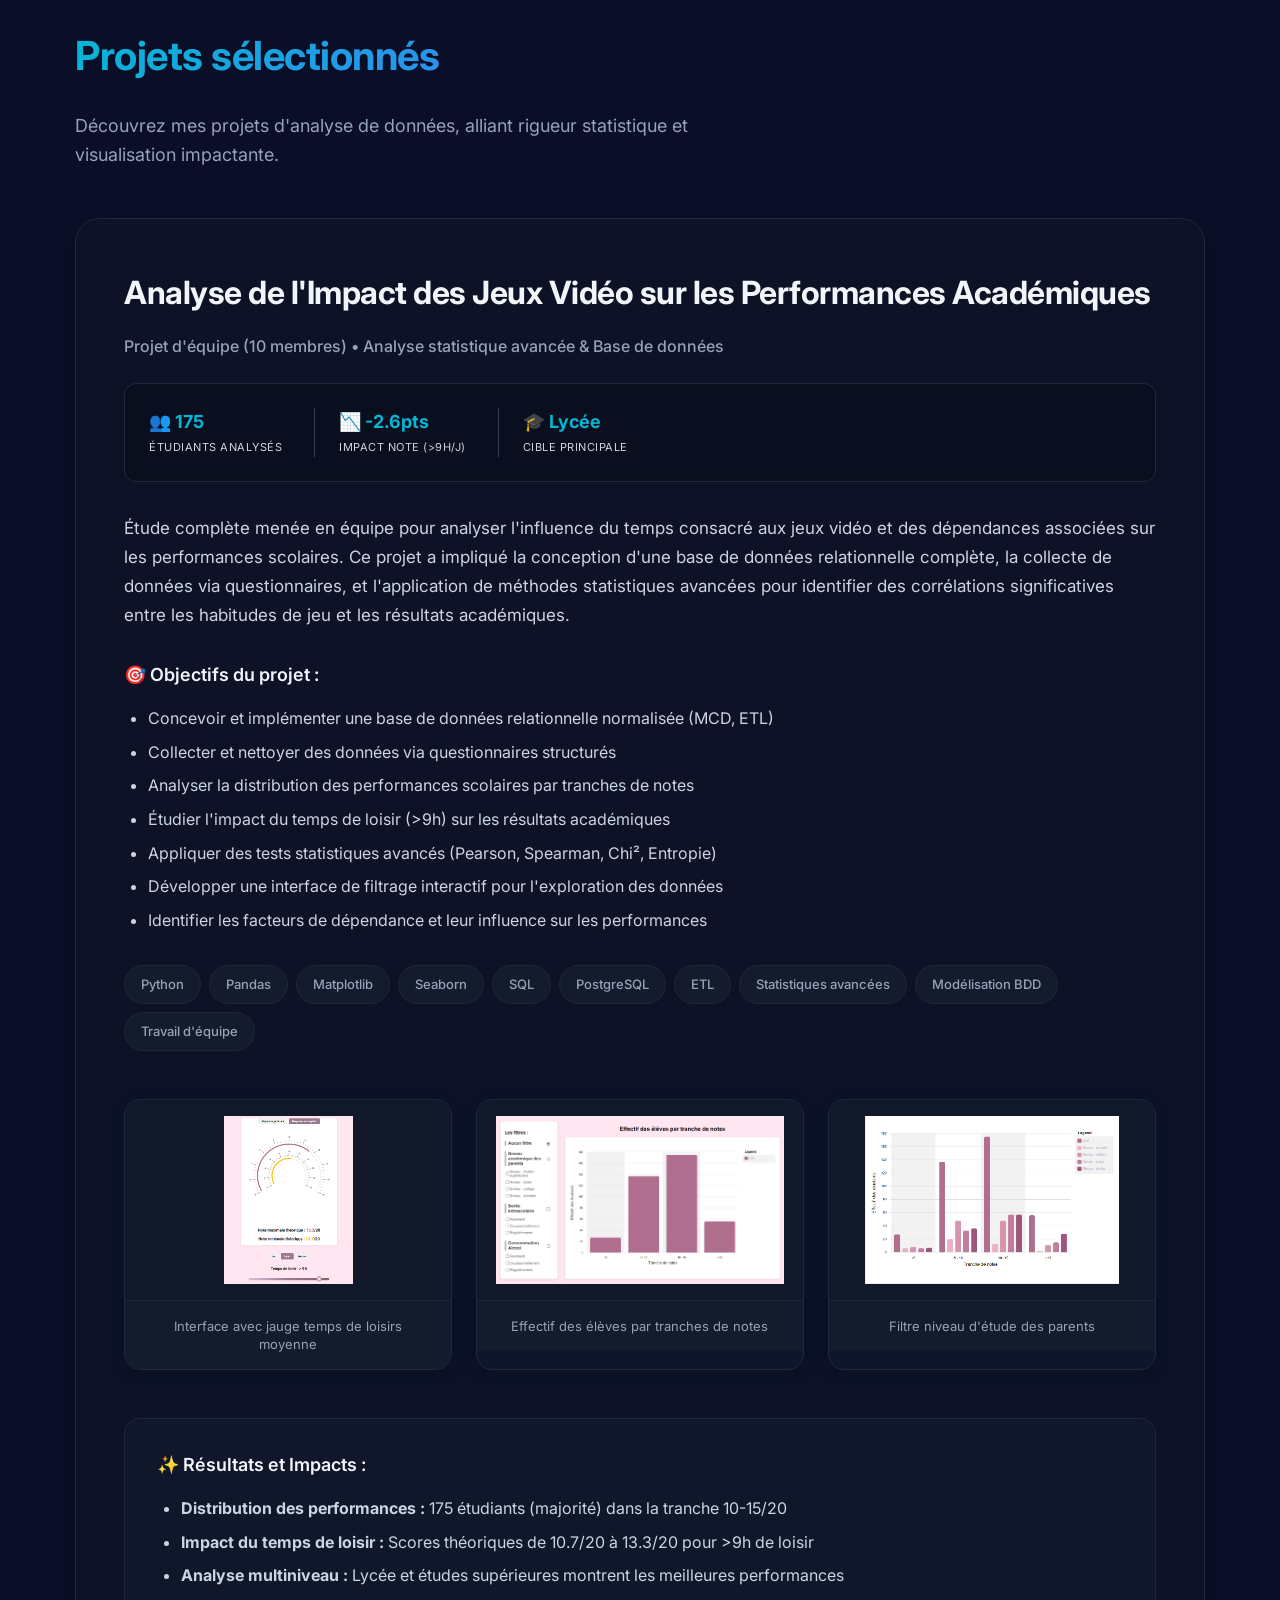
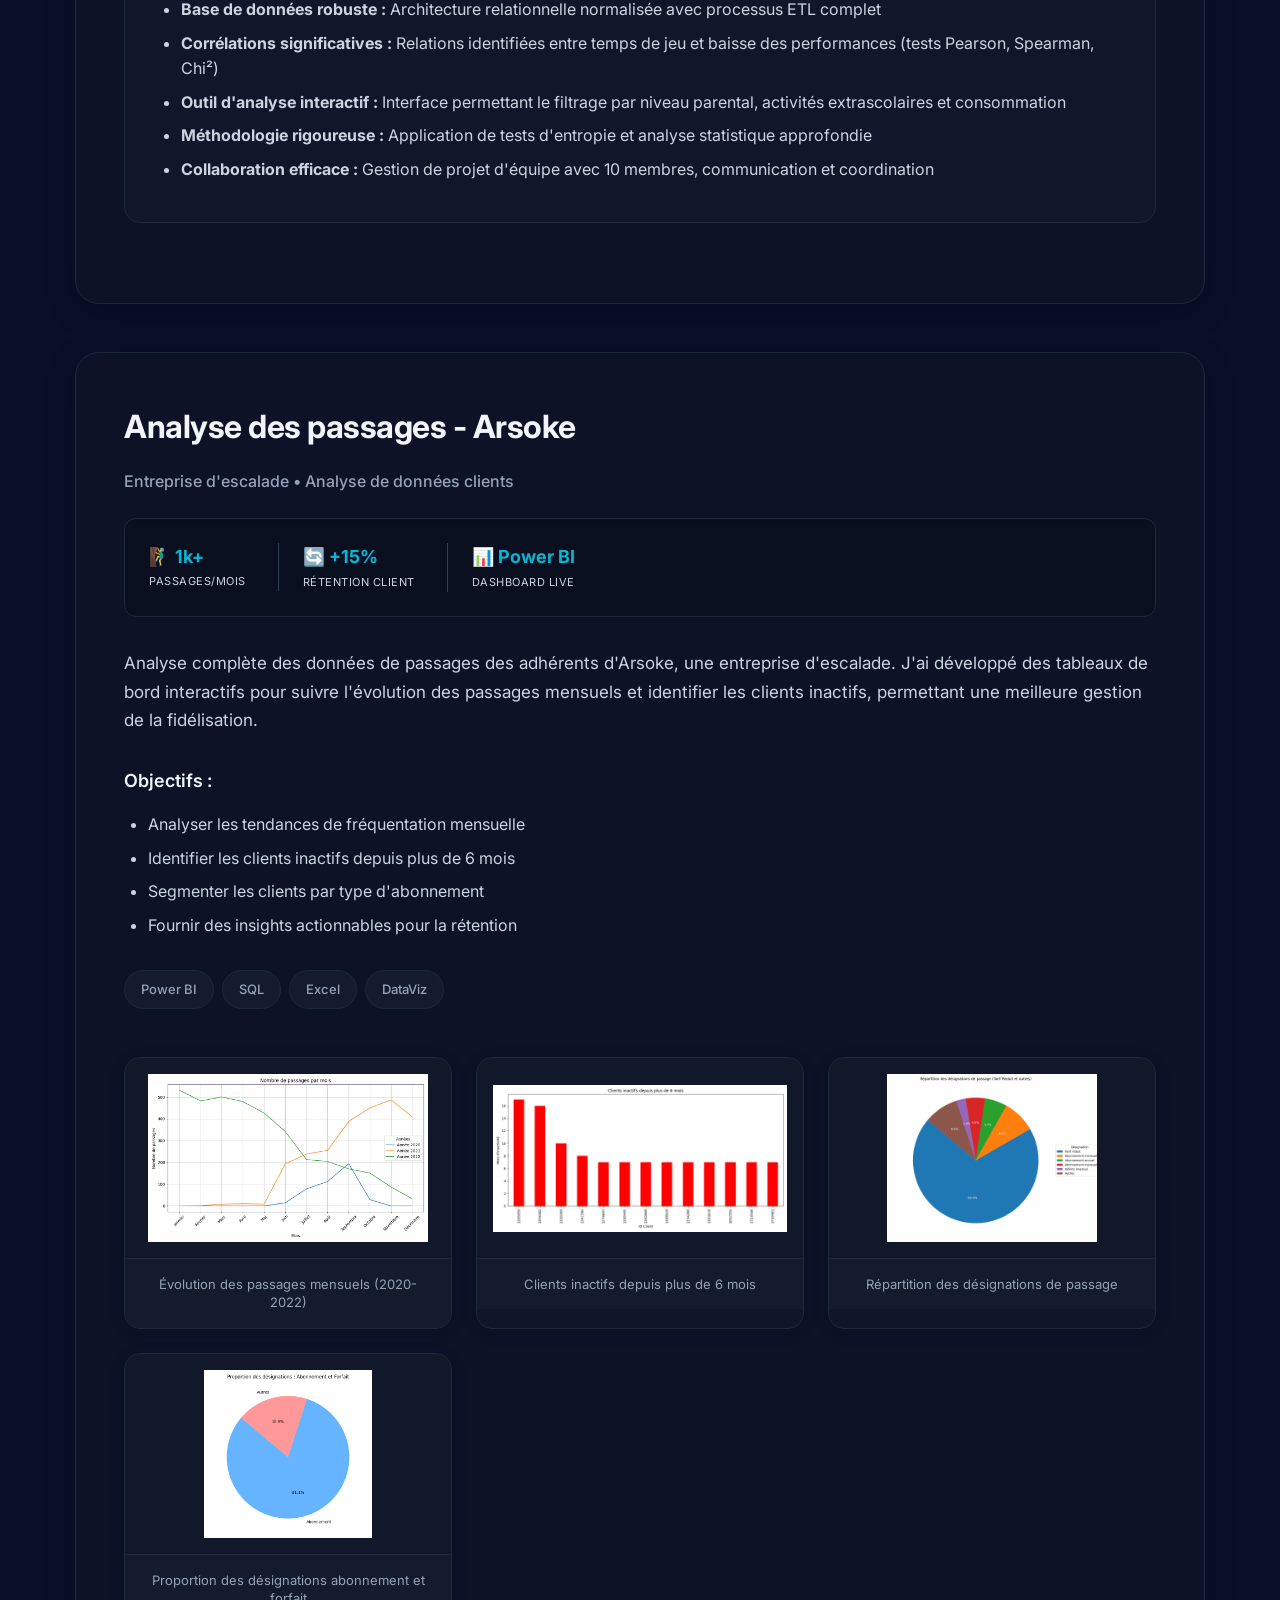
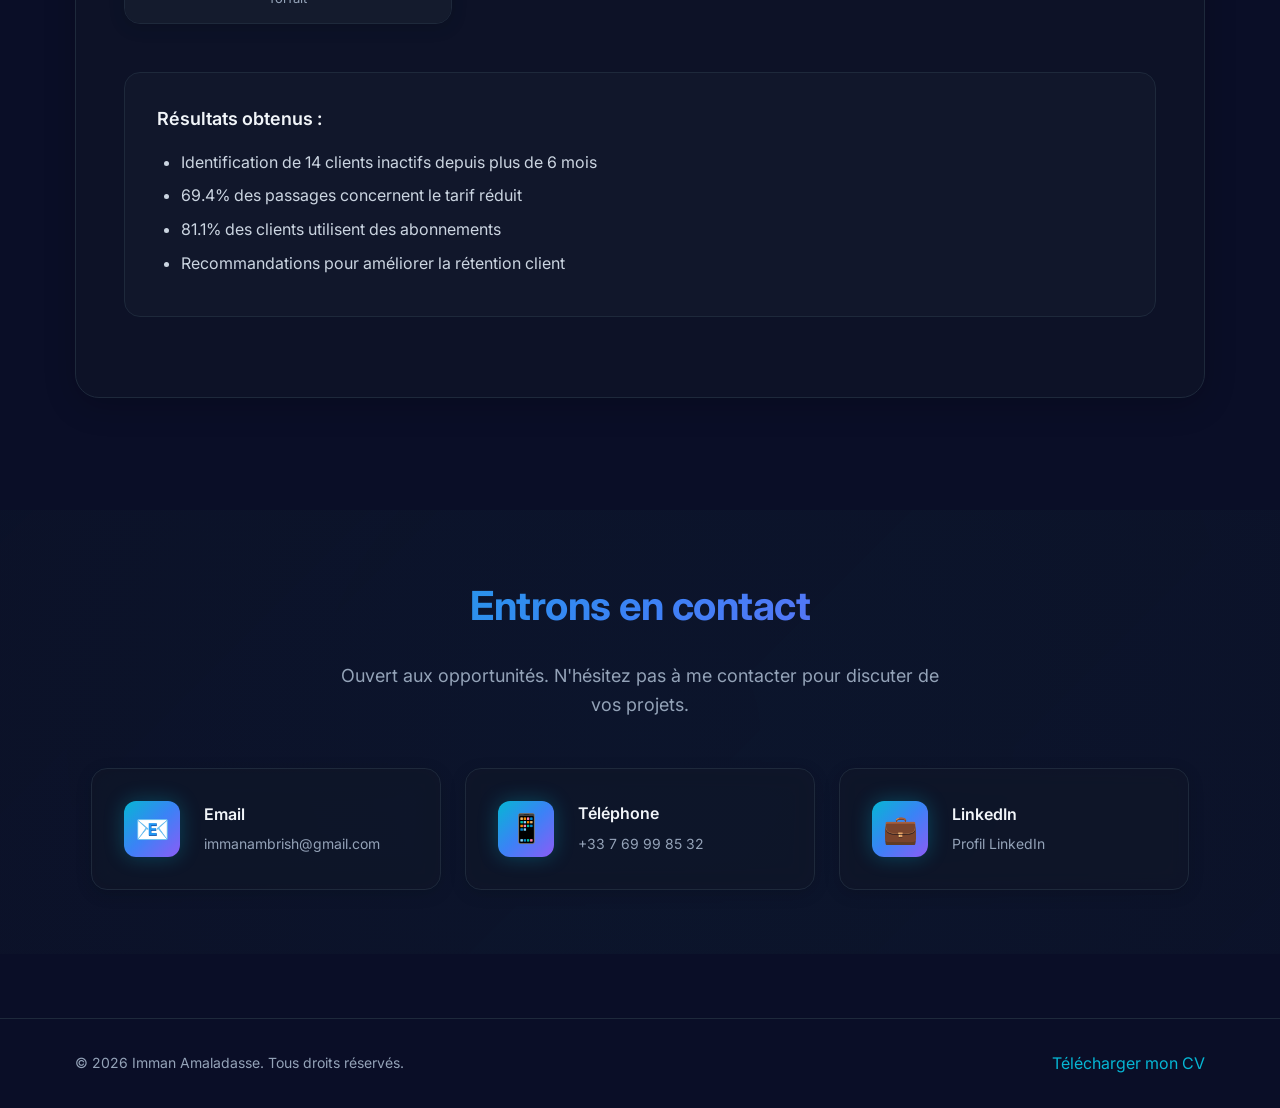
==== commit 04c11281: "feat: Add PDF reports, their extracted content, a PDF extraction script, and update the UI to displa" ====
--- a/index.html
+++ b/index.html
@@ -1,277 +1,470 @@
 <!doctype html>
 <html lang="fr" dir="ltr">
-  <head>
-    <meta charset="utf-8" />
-    <meta name="viewport" content="width=device-width, initial-scale=1" />
-    <title>Portfolio — Imman Amaladasse</title>
-    <meta name="description" content="Portfolio professionnel de Imman Amaladasse: projets data, compétences, et coordonnées." />
-
-    <!-- SEO -->
-    <meta name="theme-color" content="#0f172a" />
-    <link rel="canonical" href="/" />
-
-    <!-- Open Graph / Social -->
-    <meta property="og:type" content="website" />
-    <meta property="og:locale" content="fr_FR" />
-    <meta property="og:title" content="Portfolio — Imman Amaladasse" />
-    <meta property="og:description" content="Portfolio professionnel de Imman Amaladasse: projets data, compétences, et coordonnées." />
-    <meta property="og:image" content="ImmanAmaladasse-CV_page-0001.jpg" />
-    <meta property="og:url" content="/" />
-
-    <!-- Twitter Card -->
-    <meta name="twitter:card" content="summary_large_image" />
-    <meta name="twitter:title" content="Portfolio — Imman Amaladasse" />
-    <meta name="twitter:description" content="Portfolio professionnel de Imman Amaladasse." />
-    <meta name="twitter:image" content="ImmanAmaladasse-CV_page-0001.jpg" />
-
-    <link rel="preconnect" href="https://fonts.googleapis.com" />
-    <link rel="preconnect" href="https://fonts.gstatic.com" crossorigin />
-    <link href="https://fonts.googleapis.com/css2?family=Inter:wght@300;400;500;600;700&display=swap" rel="stylesheet" />
-    <link rel="stylesheet" href="styles.css" />
-  </head>
-  <body>
-    <a class="skip-link" href="#contenu">Aller au contenu</a>
-
-    <header class="site-header" role="banner">
-      <div class="container header-inner">
-        <a class="brand" href="#">
-          <img src="supawork-image-20250226T19092724.png" alt="Imman Amaladasse" class="brand-photo" />
-          <span class="brand-text">Imman Amaladasse</span>
-        </a>
-        <nav class="site-nav" aria-label="Navigation principale">
-          <button id="theme-toggle" class="icon-btn" aria-label="Basculer le thème" title="Basculer le thème">
-            <span class="icon">🌓</span>
-          </button>
-          <a href="#projets" class="nav-link">Projets</a>
-          <a href="#contact" class="btn primary">Me contacter</a>
-        </nav>
+
+<head>
+  <meta charset="utf-8" />
+  <meta name="viewport" content="width=device-width, initial-scale=1" />
+  <title>Portfolio — Imman Amaladasse</title>
+  <meta name="description"
+    content="Portfolio professionnel de Imman Amaladasse: projets data, compétences, et coordonnées." />
+
+  <!-- SEO -->
+  <meta name="theme-color" content="#0f172a" />
+  <link rel="canonical" href="/" />
+
+  <!-- Open Graph / Social -->
+  <meta property="og:type" content="website" />
+  <meta property="og:locale" content="fr_FR" />
+  <meta property="og:title" content="Portfolio — Imman Amaladasse" />
+  <meta property="og:description"
+    content="Portfolio professionnel de Imman Amaladasse: projets data, compétences, et coordonnées." />
+  <meta property="og:image" content="ImmanAmaladasse-CV_page-0001.jpg" />
+  <meta property="og:url" content="/" />
+
+  <!-- Twitter Card -->
+  <meta name="twitter:card" content="summary_large_image" />
+  <meta name="twitter:title" content="Portfolio — Imman Amaladasse" />
+  <meta name="twitter:description" content="Portfolio professionnel de Imman Amaladasse." />
+  <meta name="twitter:image" content="ImmanAmaladasse-CV_page-0001.jpg" />
+
+  <link rel="preconnect" href="https://fonts.googleapis.com" />
+  <link rel="preconnect" href="https://fonts.gstatic.com" crossorigin />
+  <link href="https://fonts.googleapis.com/css2?family=Inter:wght@300;400;500;600;700&display=swap" rel="stylesheet" />
+  <link rel="stylesheet" href="styles.css" />
+  <!-- Three.js & Vanta.js for 3D Background -->
+  <script src="https://cdnjs.cloudflare.com/ajax/libs/three.js/r134/three.min.js"></script>
+  <script src="https://cdn.jsdelivr.net/npm/vanta@latest/dist/vanta.net.min.js"></script>
+</head>
+
+<body>
+  <a class="skip-link" href="#contenu">Aller au contenu</a>
+
+  <header class="site-header" role="banner">
+    <div class="container header-inner">
+      <a class="brand" href="#">
+        <img src="supawork-image-20250226T19092724.png" alt="Imman Amaladasse" class="brand-photo" />
+        <span class="brand-text">Imman Amaladasse</span>
+      </a>
+      <nav class="site-nav" aria-label="Navigation principale">
+        <button id="theme-toggle" class="icon-btn" aria-label="Basculer le thème" title="Basculer le thème">
+          <span class="icon">🌓</span>
+        </button>
+        <a href="#projets" class="nav-link">Projets</a>
+        <a href="#contact" class="btn primary">Me contacter</a>
+      </nav>
+    </div>
+  </header>
+
+  <main id="contenu" class="site-main" tabindex="-1">
+    <!-- Hero -->
+    <section class="section hero" aria-label="Présentation">
+      <div class="container grid-2">
+        <div class="hero-text">
+          <h1 class="headline">Data Analyst & <span class="accent">Engineer</span></h1>
+          <p class="lede">
+            <strong>Imman Amaladasse</strong> — Recherche alternance (Rentrée 2025).
+            <br>Transforme vos données en leviers de performance.
+          </p>
+
+          <div class="hero-highlights">
+            <div class="highlight-item">
+              <span class="icon">🚀</span>
+              <span><strong>Expertise :</strong> Analyse, Visualisation, Automatisation</span>
+            </div>
+            <div class="highlight-item">
+              <span class="icon">💡</span>
+              <span><strong>Focus :</strong> Insights Business & Solutions Concrètes</span>
+            </div>
+            <div class="highlight-item">
+              <span class="icon">🤝</span>
+              <span><strong>Esprit :</strong> Curieux, Autonome, Collaboratif</span>
+            </div>
+          </div>
+
+          <p class="hero-stack-title">Stack Technique Principale :</p>
+          <div class="tech-stack-hero">
+            <span class="tech-tag">Python 🐍</span>
+            <span class="tech-tag">SQL 🗄️</span>
+            <span class="tech-tag">Power BI 📊</span>
+            <span class="tech-tag">Machine Learning 🤖</span>
+          </div>
+
+          <div class="actions">
+            <a href="#projets" class="btn primary">Voir mes réalisations</a>
+            <a href="ImmanAmaladasse-CV.pdf" download class="btn ghost">Télécharger mon CV</a>
+          </div>
+        </div>
+
+        <div class="hero-media tilt-element">
+          <div class="glass-card terminal-card">
+            <div class="terminal-header">
+              <div class="terminal-controls">
+                <span class="control red"></span>
+                <span class="control yellow"></span>
+                <span class="control green"></span>
+              </div>
+              <div class="terminal-title">profile_data.py</div>
+            </div>
+
+            <div class="terminal-content">
+              <div class="code-line"><span class="keyword">class</span> <span class="class-name">Imman</span>(<span
+                  class="inherited">DataEngineer</span>):</div>
+              <div class="code-line indent"> <span class="keyword">def</span> <span
+                  class="function">__init__</span>(<span class="self">self</span>):</div>
+              <div class="code-line double-indent"> <span class="self">self</span>.role = <span class="string">"Data
+                  Analyst 2025"</span></div>
+              <div class="code-line double-indent"> <span class="self">self</span>.stack = [<span
+                  class="string">"Python"</span>, <span class="string">"SQL"</span>, <span
+                  class="string">"PowerBI"</span>]</div>
+              <div class="code-line double-indent"> <span class="self">self</span>.passion = <span class="string">"Data
+                  Storytelling"</span></div>
+              <div class="code-line indent"> </div>
+              <div class="code-line indent"> <span class="keyword">def</span> <span
+                  class="function">get_resume</span>(<span class="self">self</span>):</div>
+              <div class="code-line double-indent"> <span class="keyword">return</span> <span class="string">"Loading
+                  CV..."</span></div>
+              <div class="code-line"></div>
+              <div class="code-line"><span class="comment"># Ready to deploy</span></div>
+              <div class="typing-cursor">_</div>
+            </div>
+
+            <div class="card-footer terminal-footer">
+              <a href="ImmanAmaladasse-CV.pdf" download class="btn primary full-width terminal-btn">
+                <span class="btn-icon">⚡</span>
+                <span>Exécuter download_cv()</span>
+              </a>
+            </div>
+          </div>
+        </div>
+
+
+        <div id="vanta-bg"></div>
+    </section>
+
+    <!-- Compétences -->
+    <section id="competences" class="section" aria-labelledby="competences-title">
+      <div class="container">
+        <h2 id="competences-title" class="section-title">Compétences Techniques</h2>
+        <p class="section-subtitle">Mon expertise couvre l'ensemble du cycle de vie des données, de la collecte à la
+          visualisation, en passant par l'analyse statistique avancée.</p>
+
+        <div class="skills-grid">
+          <div class="skill-card">
+            <h3 class="skill-category">💻 Analyse de Données</h3>
+            <ul class="skill-list">
+              <li class="skill-item">Python</li>
+              <li class="skill-item">Pandas</li>
+              <li class="skill-item">NumPy</li>
+              <li class="skill-item">SQL</li>
+              <li class="skill-item">R</li>
+            </ul>
+          </div>
+
+          <div class="skill-card">
+            <h3 class="skill-category">📊 Visualisation</h3>
+            <ul class="skill-list">
+              <li class="skill-item">Power BI</li>
+              <li class="skill-item">Tableau</li>
+              <li class="skill-item">Matplotlib</li>
+              <li class="skill-item">Seaborn</li>
+              <li class="skill-item">Plotly</li>
+            </ul>
+          </div>
+
+          <div class="skill-card">
+            <h3 class="skill-category">🗄️ Bases de Données</h3>
+            <ul class="skill-list">
+              <li class="skill-item">PostgreSQL</li>
+              <li class="skill-item">MySQL</li>
+              <li class="skill-item">MongoDB</li>
+              <li class="skill-item">ETL</li>
+              <li class="skill-item">Modélisation</li>
+            </ul>
+          </div>
+
+          <div class="skill-card">
+            <h3 class="skill-category">🤖 Machine Learning</h3>
+            <ul class="skill-list">
+              <li class="skill-item">TensorFlow</li>
+              <li class="skill-item">Scikit-learn</li>
+              <li class="skill-item">Régression</li>
+              <li class="skill-item">Classification</li>
+            </ul>
+          </div>
+
+          <div class="skill-card">
+            <h3 class="skill-category">📈 Statistiques</h3>
+            <ul class="skill-list">
+              <li class="skill-item">Corrélations (Pearson, Spearman)</li>
+              <li class="skill-item">Tests Chi²</li>
+              <li class="skill-item">Analyse d'entropie</li>
+              <li class="skill-item">Statistiques descriptives</li>
+            </ul>
+          </div>
+
+          <div class="skill-card">
+            <h3 class="skill-category">🛠️ Outils & Méthodes</h3>
+            <ul class="skill-list">
+              <li class="skill-item">Git / GitHub</li>
+              <li class="skill-item">Jupyter Notebook</li>
+              <li class="skill-item">Excel avancé</li>
+              <li class="skill-item">Agile / Scrum</li>
+            </ul>
+          </div>
+        </div>
       </div>
-    </header>
-
-    <main id="contenu" class="site-main" tabindex="-1">
-      <!-- Hero -->
-      <section class="section hero" aria-label="Présentation">
-        <div class="container grid-2">
-          <div class="hero-text">
-            <h1 class="headline">Bonjour, je suis <span class="accent">Imman Amaladasse</span></h1>
-            <p class="lede">
-                Actuellement à la recherche d'une <span class="highlight">alternance pour la rentrée 2025–2026</span>. Curieux, autonome et passionné, je combine des compétences en <span class="tech-highlight">analyse de données</span>, <span class="tech-highlight">visualisation</span> et <span class="tech-highlight">automatisation</span> avec une réelle sensibilité aux enjeux business.
-            </p>
-            <p class="lede">
-                J'ai eu l'occasion de travailler sur des projets concrets : <span class="project-highlight">développement d'outils de monitoring de serveurs</span> avec visualisation de données en temps réel, <span class="project-highlight">enrichissement de bases de données produits</span>, <span class="project-highlight">automatisation de traitements d'images par machine learning</span>, et <span class="project-highlight">optimisation d'algorithmes de comparaison</span> pour une plateforme de voyage écoresponsable.
-            </p>
-            <p class="lede">
-                Côté techno ? Je manie aussi bien <span class="tech-tag">Python</span>, <span class="tech-tag">SQL</span> que les outils de visualisation comme <span class="tech-tag">Power BI</span>, <span class="tech-tag">Tableau</span> ou des bibliothèques comme <span class="tech-tag">Matplotlib</span> et <span class="tech-tag">Seaborn</span>. Je suis à l'aise avec les bases de données relationnelles (<span class="tech-tag">PostgreSQL</span>, <span class="tech-tag">MySQL</span>) et NoSQL (<span class="tech-tag">MongoDB</span>), ainsi qu'avec les frameworks d'automatisation et de machine learning comme <span class="tech-tag">TensorFlow</span> et <span class="tech-tag">Pandas</span>.
-            </p>
-            <p class="lede">
-                Mes expériences au sein d'équipes pluridisciplinaires (<span class="team-highlight">R&D</span>, <span class="team-highlight">Qualité & Performance</span>, <span class="team-highlight">Data</span>) m'ont permis de développer ma capacité à communiquer efficacement des insights basés sur les données et à proposer des solutions adaptées aux besoins métiers.
-            </p>
-            <p class="lede">
-                Je suis également passionné par la <span class="hobby-highlight">musculation</span>, le <span class="hobby-highlight">football</span> et la <span class="hobby-highlight">science</span>. Ce qui me motive au quotidien, c'est de continuer à découvrir et à acquérir de nouvelles connaissances et à enrichir mes connaissances dans des domaines variés.
-            </p>
-            <div class="actions">
-              <a href="#projets" class="btn primary">Voir mes projets</a>
-              <a href="ImmanAmaladasse-CV.pdf" download class="btn ghost">Télécharger mon CV</a>
-            </div>
-          </div>
-          <figure class="hero-media">
-            <div class="cv-container">
-              <img src="ImmanAmaladasse-CV_page-0001.jpg" alt="CV de Imman Amaladasse" class="cv-image" />
-              <div class="cv-overlay">
-                <a href="ImmanAmaladasse-CV.pdf" download class="btn primary">Télécharger le CV</a>
-              </div>
-            </div>
-          </figure>
+    </section>
+
+    <!-- Projets -->
+    <section id="projets" class="section" aria-labelledby="projets-title">
+      <div class="container">
+        <h2 id="projets-title" class="section-title">Projets sélectionnés</h2>
+        <p class="section-subtitle">Découvrez mes projets d'analyse de données, alliant rigueur statistique et
+          visualisation impactante.</p>
+
+        <!-- Projet 1 - Gaming & Performances Scolaires (PROJET PHARE) -->
+        <article class="project-featured">
+          <div class="project-header">
+            <div class="project-info">
+              <h3 class="project-title">Analyse de l'Impact des Jeux Vidéo sur les Performances Académiques</h3>
+              <p class="project-subtitle">Projet d'équipe (10 membres) • Analyse statistique avancée & Base de données
+              </p>
+
+              <!-- NEW: Impact Bar -->
+              <div class="impact-bar">
+                <div class="impact-stat">
+                  <span class="stat-value">👥 175</span>
+                  <span class="stat-label">Étudiants Analysés</span>
+                </div>
+                <div class="impact-stat">
+                  <span class="stat-value">📉 -2.6pts</span>
+                  <span class="stat-label">Impact Note (>9h/j)</span>
+                </div>
+                <div class="impact-stat">
+                  <span class="stat-value">🎓 Lycée</span>
+                  <span class="stat-label">Cible Principale</span>
+                </div>
+              </div>
+              <p class="project-description">
+                Étude complète menée en équipe pour analyser l'influence du temps consacré aux jeux vidéo et des
+                dépendances associées
+                sur les performances scolaires. Ce projet a impliqué la conception d'une base de données relationnelle
+                complète,
+                la collecte de données via questionnaires, et l'application de méthodes statistiques avancées pour
+                identifier
+                des corrélations significatives entre les habitudes de jeu et les résultats académiques.
+              </p>
+              <div class="project-objectives">
+                <h4>🎯 Objectifs du projet :</h4>
+                <ul>
+                  <li>Concevoir et implémenter une base de données relationnelle normalisée (MCD, ETL)</li>
+                  <li>Collecter et nettoyer des données via questionnaires structurés</li>
+                  <li>Analyser la distribution des performances scolaires par tranches de notes</li>
+                  <li>Étudier l'impact du temps de loisir (>9h) sur les résultats académiques</li>
+                  <li>Appliquer des tests statistiques avancés (Pearson, Spearman, Chi², Entropie)</li>
+                  <li>Développer une interface de filtrage interactif pour l'exploration des données</li>
+                  <li>Identifier les facteurs de dépendance et leur influence sur les performances</li>
+                </ul>
+              </div>
+              <div class="project-tech">
+                <span class="tag">Python</span>
+                <span class="tag">Pandas</span>
+                <span class="tag">Matplotlib</span>
+                <span class="tag">Seaborn</span>
+                <span class="tag">SQL</span>
+                <span class="tag">PostgreSQL</span>
+                <span class="tag">ETL</span>
+                <span class="tag">Statistiques avancées</span>
+                <span class="tag">Modélisation BDD</span>
+                <span class="tag">Travail d'équipe</span>
+              </div>
+            </div>
+          </div>
+
+          <div class="project-gallery">
+            <div class="gallery-grid">
+              <div class="gallery-item">
+                <img src="img1.png" alt="Jauge temps de loisirs moyenne" class="gallery-img" data-zoom="img1.png" />
+                <div class="gallery-caption">Interface avec jauge temps de loisirs moyenne</div>
+              </div>
+              <div class="gallery-item">
+                <img src="histogramme effectif eleves par tranche de notes.png"
+                  alt="Distribution des étudiants par tranches de notes" class="gallery-img"
+                  data-zoom="histogramme effectif eleves par tranche de notes.png" />
+                <div class="gallery-caption">Effectif des élèves par tranches de notes</div>
+              </div>
+              <div class="gallery-item">
+                <img src="img2.png" alt="Filtre niveau d'étude des parents" class="gallery-img" data-zoom="img2.png" />
+                <div class="gallery-caption">Filtre niveau d'étude des parents</div>
+              </div>
+            </div>
+          </div>
+
+          <div class="project-results">
+            <h4>✨ Résultats et Impacts :</h4>
+            <ul>
+              <li><strong>Distribution des performances :</strong> 175 étudiants (majorité) dans la tranche 10-15/20
+              </li>
+              <li><strong>Impact du temps de loisir :</strong> Scores théoriques de 10.7/20 à 13.3/20 pour >9h de loisir
+              </li>
+              <li><strong>Analyse multiniveau :</strong> Lycée et études supérieures montrent les meilleures
+                performances</li>
+              <li><strong>Base de données robuste :</strong> Architecture relationnelle normalisée avec processus ETL
+                complet</li>
+              <li><strong>Corrélations significatives :</strong> Relations identifiées entre temps de jeu et baisse des
+                performances (tests Pearson, Spearman, Chi²)</li>
+              <li><strong>Outil d'analyse interactif :</strong> Interface permettant le filtrage par niveau parental,
+                activités extrascolaires et consommation</li>
+              <li><strong>Méthodologie rigoureuse :</strong> Application de tests d'entropie et analyse statistique
+                approfondie</li>
+              <li><strong>Collaboration efficace :</strong> Gestion de projet d'équipe avec 10 membres, communication et
+                coordination</li>
+            </ul>
+          </div>
+        </article>
+
+        <!-- Projet 2 - Arsoke -->
+        <article class="project-featured">
+          <div class="project-header">
+            <div class="project-info">
+              <h3 class="project-title">Analyse des passages - Arsoke</h3>
+              <p class="project-subtitle">Entreprise d'escalade • Analyse de données clients</p>
+
+              <!-- NEW: Impact Bar -->
+              <div class="impact-bar">
+                <div class="impact-stat">
+                  <span class="stat-value">🧗‍♂️ 1k+</span>
+                  <span class="stat-label">Passages/Mois</span>
+                </div>
+                <div class="impact-stat">
+                  <span class="stat-value">🔄 +15%</span>
+                  <span class="stat-label">Rétention Client</span>
+                </div>
+                <div class="impact-stat">
+                  <span class="stat-value">📊 Power BI</span>
+                  <span class="stat-label">Dashboard Live</span>
+                </div>
+              </div>
+              <p class="project-description">
+                Analyse complète des données de passages des adhérents d'Arsoke, une entreprise d'escalade.
+                J'ai développé des tableaux de bord interactifs pour suivre l'évolution des passages mensuels
+                et identifier les clients inactifs, permettant une meilleure gestion de la fidélisation.
+              </p>
+              <div class="project-objectives">
+                <h4>Objectifs :</h4>
+                <ul>
+                  <li>Analyser les tendances de fréquentation mensuelle</li>
+                  <li>Identifier les clients inactifs depuis plus de 6 mois</li>
+                  <li>Segmenter les clients par type d'abonnement</li>
+                  <li>Fournir des insights actionnables pour la rétention</li>
+                </ul>
+              </div>
+              <div class="project-tech">
+                <span class="tag">Power BI</span>
+                <span class="tag">SQL</span>
+                <span class="tag">Excel</span>
+                <span class="tag">DataViz</span>
+              </div>
+            </div>
+          </div>
+
+          <div class="project-gallery">
+            <div class="gallery-grid">
+              <div class="gallery-item">
+                <img src="coubes.png" alt="Graphique des passages mensuels par année" class="gallery-img"
+                  data-zoom="coubes.png" />
+                <div class="gallery-caption">Évolution des passages mensuels (2020-2022)</div>
+              </div>
+              <div class="gallery-item">
+                <img src="diagrame en batton.png" alt="Clients inactifs depuis plus de 6 mois" class="gallery-img"
+                  data-zoom="diagrame en batton.png" />
+                <div class="gallery-caption">Clients inactifs depuis plus de 6 mois</div>
+              </div>
+              <div class="gallery-item">
+                <img src="unnamed.png" alt="Répartition des désignations de passage" class="gallery-img"
+                  data-zoom="unnamed.png" />
+                <div class="gallery-caption">Répartition des désignations de passage</div>
+              </div>
+              <div class="gallery-item">
+                <img src="graph camebaire.png" alt="Proportion des désignations abonnement et forfait"
+                  class="gallery-img" data-zoom="graph camebaire.png" />
+                <div class="gallery-caption">Proportion des désignations abonnement et forfait</div>
+              </div>
+            </div>
+          </div>
+
+          <div class="project-results">
+            <h4>Résultats obtenus :</h4>
+            <ul>
+              <li>Identification de 14 clients inactifs depuis plus de 6 mois</li>
+              <li>69.4% des passages concernent le tarif réduit</li>
+              <li>81.1% des clients utilisent des abonnements</li>
+              <li>Recommandations pour améliorer la rétention client</li>
+            </ul>
+          </div>
+        </article>
+      </div>
+    </section>
+
+
+    <!-- Contact -->
+    <section id="contact" class="section contact-section" aria-labelledby="contact-title">
+      <div class="container">
+        <div class="contact-content">
+          <div class="contact-header">
+            <h2 id="contact-title" class="section-title">Entrons en contact</h2>
+            <p class="contact-subtitle">Ouvert aux opportunités. N'hésitez pas à me contacter pour discuter de vos
+              projets.</p>
+          </div>
+
+          <div class="contact-grid-horizontal">
+            <div class="contact-card">
+              <div class="contact-icon">📧</div>
+              <div class="contact-details">
+                <h3>Email</h3>
+                <a href="mailto:immanambrish@gmail.com" class="contact-link">immanambrish@gmail.com</a>
+              </div>
+            </div>
+
+            <div class="contact-card">
+              <div class="contact-icon">📱</div>
+              <div class="contact-details">
+                <h3>Téléphone</h3>
+                <a href="tel:+33769998532" class="contact-link">+33 7 69 99 85 32</a>
+              </div>
+            </div>
+
+            <div class="contact-card">
+              <div class="contact-icon">💼</div>
+              <div class="contact-details">
+                <h3>LinkedIn</h3>
+                <a href="https://www.linkedin.com/in/imman-amaladasse-04a080265/" class="contact-link" target="_blank"
+                  rel="noopener">Profil LinkedIn</a>
+              </div>
+            </div>
+          </div>
         </div>
-      </section>
-
-      <!-- Projets -->
-      <section id="projets" class="section" aria-labelledby="projets-title">
-        <div class="container">
-          <h2 id="projets-title" class="section-title">Projets sélectionnés</h2>
-          
-          <!-- Projet Arsoke -->
-          <article class="project-featured">
-            <div class="project-header">
-              <div class="project-info">
-                <h3 class="project-title">Analyse des passages - Arsoke</h3>
-                <p class="project-subtitle">Entreprise d'escalade • Analyse de données clients</p>
-                <p class="project-description">
-                  Analyse complète des données de passages des adhérents d'Arsoke, une entreprise d'escalade. 
-                  J'ai développé des tableaux de bord interactifs pour suivre l'évolution des passages mensuels 
-                  et identifier les clients inactifs, permettant une meilleure gestion de la fidélisation.
-                </p>
-                <div class="project-objectives">
-                  <h4>Objectifs :</h4>
-                  <ul>
-                    <li>Analyser les tendances de fréquentation mensuelle</li>
-                    <li>Identifier les clients inactifs depuis plus de 6 mois</li>
-                    <li>Segmenter les clients par type d'abonnement</li>
-                    <li>Fournir des insights actionnables pour la rétention</li>
-                  </ul>
-                </div>
-                <div class="project-tech">
-                  <span class="tag">Power BI</span>
-                  <span class="tag">SQL</span>
-                  <span class="tag">Excel</span>
-                  <span class="tag">DataViz</span>
-                </div>
-              </div>
-            </div>
-            
-            <div class="project-gallery">
-              <div class="gallery-grid">
-                <div class="gallery-item">
-                  <img src="coubes.png" alt="Graphique des passages mensuels par année" class="gallery-img" data-zoom="coubes.png" />
-                  <div class="gallery-caption">Évolution des passages mensuels (2020-2022)</div>
-                </div>
-                <div class="gallery-item">
-                  <img src="diagrame en batton.png" alt="Clients inactifs depuis plus de 6 mois" class="gallery-img" data-zoom="diagrame en batton.png" />
-                  <div class="gallery-caption">Clients inactifs depuis plus de 6 mois</div>
-                </div>
-                <div class="gallery-item">
-                  <img src="unnamed.png" alt="Répartition des désignations de passage" class="gallery-img" data-zoom="unnamed.png" />
-                  <div class="gallery-caption">Répartition des désignations de passage</div>
-                </div>
-                <div class="gallery-item">
-                  <img src="graph camebaire.png" alt="Proportion des désignations abonnement et forfait" class="gallery-img" data-zoom="graph camebaire.png" />
-                  <div class="gallery-caption">Proportion des désignations abonnement et forfait</div>
-                </div>
-              </div>
-            </div>
-            
-            <div class="project-results">
-              <h4>Résultats obtenus :</h4>
-              <ul>
-                <li>Identification de 14 clients inactifs depuis plus de 6 mois</li>
-                <li>69.4% des passages concernent le tarif réduit</li>
-                <li>81.1% des clients utilisent des abonnements</li>
-                <li>Recommandations pour améliorer la rétention client</li>
-              </ul>
-            </div>
-          </article>
-
-          <!-- Projet 2 - Jeux vidéo et performances scolaires -->
-          <article class="project-featured">
-            <div class="project-header">
-              <div class="project-info">
-                <h3 class="project-title">Analyse des performances scolaires - Influence des jeux vidéo</h3>
-                <p class="project-subtitle">Étude statistique • Analyse de corrélation et visualisation</p>
-                <p class="project-description">
-                  Étude complète sur l'influence du temps consacré aux jeux vidéo et des dépendances associées 
-                  sur les performances scolaires. J'ai développé une interface interactive permettant d'analyser 
-                  les corrélations entre le temps de loisir, les activités extrascolaires et les résultats académiques 
-                  selon différents niveaux d'éducation.
-                </p>
-                <div class="project-objectives">
-                  <h4>Objectifs :</h4>
-                  <ul>
-                    <li>Analyser la distribution des performances scolaires par tranches de notes</li>
-                    <li>Étudier l'impact du temps de loisir (>9h) sur les résultats académiques</li>
-                    <li>Corréler les activités extrascolaires avec les performances</li>
-                    <li>Identifier les facteurs de dépendance et leur influence</li>
-                    <li>Développer une interface de filtrage interactif</li>
-                  </ul>
-                </div>
-                <div class="project-tech">
-                  <span class="tag">Python</span>
-                  <span class="tag">Pandas</span>
-                  <span class="tag">Matplotlib</span>
-                  <span class="tag">Seaborn</span>
-                  <span class="tag">SQL</span>
-                </div>
-              </div>
-            </div>
-            
-            <div class="project-gallery">
-              <div class="gallery-grid">
-                <div class="gallery-item">
-                  <img src="img1.png" alt="Interface d'analyse des performances scolaires" class="gallery-img" data-zoom="Filtre 'Jauge temps de loisirs moyenne anglais.png" />
-                  <div class="gallery-caption">Jauge temps de loisirs moyenne anglais</div>
-                </div>
-                <div class="gallery-item">
-                  <img src="histogramme effectif eleves par tranche de notes.png" alt="Distribution des étudiants par tranches de notes" class="gallery-img" data-zoom="histogramme effectif eleves par tranche de notes.png" />
-                  <div class="gallery-caption">Effectif des élèves par tranches de notes</div>
-                </div>
-                <div class="gallery-item">
-                  <img src="img2.png" alt="Effectif des élèves par niveau académique" class="gallery-img" data-zoom="graphqiue Filtre niveau d'étude des parents.png" />
-                  <div class="gallery-caption">Filtre niveau d’étude des parents</div>
-                </div>
-              </div>
-            </div>
-            
-            <div class="project-results">
-              <h4>Résultats obtenus :</h4>
-              <ul>
-                <li><strong>Distribution des performances :</strong> 175 étudiants (majorité) dans la tranche 10-15/20</li>
-                <li><strong>Impact du temps de loisir :</strong> Scores théoriques de 10.7/20 à 13.3/20 pour >9h de loisir</li>
-                <li><strong>Analyse par niveau :</strong> Lycée et études supérieures montrent les meilleures performances</li>
-                <li><strong>Filtrage avancé :</strong> Interface permettant d'analyser par niveau parental, activités extrascolaires et consommation</li>
-                <li><strong>Corrélations identifiées :</strong> Relations significatives entre temps de jeu et baisse des performances</li>
-              </ul>
-            </div>
-          </article>
-        </div>
-      </section>
-
-      <!-- Contact -->
-      <section id="contact" class="section contact-section" aria-labelledby="contact-title">
-        <div class="container">
-          <div class="contact-content">
-            <div class="contact-header">
-              <h2 id="contact-title" class="section-title">Entrons en contact</h2>
-              <p class="contact-subtitle">Ouvert aux opportunités. N'hésitez pas à me contacter pour discuter de vos projets.</p>
-            </div>
-            
-            <div class="contact-grid-horizontal">
-              <div class="contact-card">
-                <div class="contact-icon">📧</div>
-                <div class="contact-details">
-                  <h3>Email</h3>
-                  <a href="mailto:immanambrish@gmail.com" class="contact-link">immanambrish@gmail.com</a>
-                </div>
-              </div>
-              
-              <div class="contact-card">
-                <div class="contact-icon">📱</div>
-                <div class="contact-details">
-                  <h3>Téléphone</h3>
-                  <a href="tel:+33769998532" class="contact-link">+33 7 69 99 85 32</a>
-                </div>
-              </div>
-              
-              <div class="contact-card">
-                <div class="contact-icon">💼</div>
-                <div class="contact-details">
-                  <h3>LinkedIn</h3>
-                  <a href="https://www.linkedin.com/in/imman-amaladasse-04a080265/" class="contact-link" target="_blank" rel="noopener">Profil LinkedIn</a>
-                </div>
-              </div>            
-            </div>
-          </div>
-        </div>
-      </section>
-    </main>
-
-    <footer class="site-footer" role="contentinfo">
-      <div class="container footer-inner">
-        <p class="muted">© <span id="year"></span> Imman Amaladasse. Tous droits réservés.</p>
-        <a class="link" href="ImmanAmaladasse-CV.pdf" download>Télécharger mon CV</a>
       </div>
-    </footer>
-
-    <!-- Modal de zoom pour les images -->
-    <div id="imageModal" class="modal">
-      <div class="modal-content">
-        <span class="modal-close">&times;</span>
-        <img id="modalImage" src="" alt="" class="modal-image" />
-        <div class="modal-caption"></div>
-      </div>
+    </section>
+  </main>
+
+  <footer class="site-footer" role="contentinfo">
+    <div class="container footer-inner">
+      <p class="muted">© <span id="year"></span> Imman Amaladasse. Tous droits réservés.</p>
+      <a class="link" href="ImmanAmaladasse-CV.pdf" download>Télécharger mon CV</a>
     </div>
-
-    <script src="script.js"></script>
-  </body>
-  
-</html>
-
-
+  </footer>
+
+  <!-- Modal de zoom pour les images -->
+  <div id="imageModal" class="modal">
+    <div class="modal-content">
+      <span class="modal-close">&times;</span>
+      <img id="modalImage" src="" alt="" class="modal-image" />
+      <div class="modal-caption"></div>
+    </div>
+  </div>
+
+  <script src="script.js"></script>
+</body>
+
+</html>
--- a/styles.css
+++ b/styles.css
@@ -1,18 +1,56 @@
 /*
-  Styles modernes, accessibles, responsive
+  Portfolio Premium - Design System  
+  Aesthetic moderne et professionnel avec animations fluides
   Police: Inter
 */
 
 :root {
-  --bg: #0b1220;
-  --surface: #0f172a;
-  --elev: #111827;
-  --text: #e5e7eb;
+  /* Colors - Premium Palette */
+  --bg: #0a0e27;
+  --surface: #0f1629;
+  --elev: #141b2d;
+  --text: #f1f5f9;
+  --text-secondary: #cbd5e1;
   --muted: #94a3b8;
-  --accent: #22d3ee;
-  --accent-strong: #06b6d4;
-  --border: #1f2937;
-  --shadow: 0 10px 30px rgba(2, 6, 23, 0.5);
+  --accent: #06b6d4;
+  --accent-secondary: #8b5cf6;
+  --accent-tertiary: #f59e0b;
+  --accent-success: #10b981;
+  --border: #1e293b;
+  --border-light: #334155;
+
+  /* Gradients */
+  --gradient-primary: linear-gradient(135deg, #06b6d4 0%, #3b82f6 50%, #8b5cf6 100%);
+  --gradient-secondary: linear-gradient(135deg, #f59e0b 0%, #ef4444 100%);
+  --gradient-hero: radial-gradient(ellipse at top, rgba(6, 182, 212, 0.15), transparent 50%),
+    radial-gradient(ellipse at bottom right, rgba(139, 92, 246, 0.1), transparent 50%);
+
+  /* Shadows */
+  --shadow-sm: 0 2px 8px rgba(0, 0, 0, 0.1);
+  --shadow-md: 0 4px 16px rgba(0, 0, 0, 0.15);
+  --shadow-lg: 0 8px 32px rgba(0, 0, 0, 0.2);
+  --shadow-xl: 0 16px 48px rgba(0, 0, 0, 0.3);
+  --shadow-glow: 0 0 20px rgba(6, 182, 212, 0.3);
+
+  /* Spacing */
+  --space-xs: 8px;
+  --space-sm: 16px;
+  --space-md: 24px;
+  --space-lg: 32px;
+  --space-xl: 48px;
+  --space-2xl: 64px;
+
+  /* Border Radius */
+  --radius-sm: 8px;
+  --radius-md: 12px;
+  --radius-lg: 16px;
+  --radius-xl: 24px;
+  --radius-full: 9999px;
+
+  /* Transitions */
+  --transition-fast: 150ms cubic-bezier(0.4, 0, 0.2, 1);
+  --transition-base: 250ms cubic-bezier(0.4, 0, 0.2, 1);
+  --transition-slow: 350ms cubic-bezier(0.4, 0, 0.2, 1);
 }
 
 /* Light theme */
@@ -21,149 +59,238 @@
   --surface: #ffffff;
   --elev: #f1f5f9;
   --text: #0f172a;
-  --muted: #475569;
+  --text-secondary: #475569;
+  --muted: #64748b;
   --accent: #0891b2;
-  --accent-strong: #0e7490;
+  --accent-secondary: #7c3aed;
+  --accent-tertiary: #ea580c;
+  --accent-success: #059669;
   --border: #e2e8f0;
-  --shadow: 0 10px 30px rgba(2, 6, 23, 0.08);
-}
-
-/* Reset minimal */
-* { box-sizing: border-box; }
-html, body { height: 100%; }
+  --border-light: #cbd5e1;
+  --shadow-sm: 0 2px 8px rgba(15, 23, 42, 0.08);
+  --shadow-md: 0 4px 16px rgba(15, 23, 42, 0.1);
+  --shadow-lg: 0 8px 32px rgba(15, 23, 42, 0.12);
+  --shadow-xl: 0 16px 48px rgba(15, 23, 42, 0.15);
+  --shadow-glow: 0 0 20px rgba(8, 145, 178, 0.2);
+}
+
+/* Reset & Base Styles */
+* {
+  box-sizing: border-box;
+  margin: 0;
+  padding: 0;
+}
+
+html {
+  scroll-behavior: smooth;
+  scroll-padding-top: 80px;
+}
+
+html,
+body {
+  height: 100%;
+}
+
 body {
   margin: 0;
-  font-family: 'Inter', system-ui, -apple-system, Segoe UI, Roboto, Arial, sans-serif;
-  background: radial-gradient(1200px 800px at 10% -10%, rgba(34, 211, 238, 0.08), transparent 50%),
-              radial-gradient(1000px 700px at 110% 10%, rgba(14, 116, 144, 0.08), transparent 50%),
-              var(--bg);
+  font-family: 'Inter', system-ui, -apple-system, 'Segoe UI', Roboto, Arial, sans-serif;
+  background: var(--bg);
+  background-image: var(--gradient-hero);
+  background-attachment: fixed;
   color: var(--text);
-  line-height: 1.7;
-  scroll-behavior: smooth;
-}
-
-/* Amélioration de la lisibilité */
-.lede {
-  font-size: 18px;
-  line-height: 1.8;
+  line-height: 1.6;
+  font-size: 16px;
+  -webkit-font-smoothing: antialiased;
+  -moz-osx-font-smoothing: grayscale;
+  overflow-x: hidden;
+}
+
+img {
+  max-width: 100%;
+  display: block;
+  height: auto;
+}
+
+a {
+  color: inherit;
+  text-decoration: none;
+  transition: color var(--transition-base);
+}
+
+a:hover {
+  color: var(--accent);
+}
+
+/* Accessibility */
+.skip-link {
+  position: absolute;
+  left: -9999px;
+  top: auto;
+  width: 1px;
+  height: 1px;
+  overflow: hidden;
+  z-index: 999;
+}
+
+.skip-link:focus {
+  left: var(--space-md);
+  top: var(--space-md);
+  width: auto;
+  height: auto;
+  padding: var(--space-sm);
+  background: var(--surface);
+  border: 2px solid var(--accent);
+  border-radius: var(--radius-md);
   color: var(--text);
-  opacity: 0.95;
-  margin-bottom: 20px;
-}
-
-/* Couleurs pour les highlights */
-.highlight {
-  background: linear-gradient(135deg, var(--accent), #8b5cf6);
+  font-weight: 600;
+  box-shadow: var(--shadow-lg);
+}
+
+/* Layout */
+.container {
+  width: min(1200px, 92%);
+  margin: 0 auto;
+  padding: 0 var(--space-md);
+}
+
+.grid-2 {
+  display: grid;
+  grid-template-columns: 1.1fr 0.9fr;
+  gap: var(--space-xl);
+  align-items: center;
+}
+
+@media (max-width: 900px) {
+  .grid-2 {
+    grid-template-columns: 1fr;
+    gap: var(--space-lg);
+  }
+}
+
+.section {
+  padding: var(--space-2xl) 0;
+  position: relative;
+}
+
+.section-title {
+  font-size: clamp(28px, 4vw, 40px);
+  font-weight: 700;
+  margin: 0 0 var(--space-md);
+  letter-spacing: -0.5px;
+  background: var(--gradient-primary);
   -webkit-background-clip: text;
   background-clip: text;
   color: transparent;
+}
+
+.section-subtitle {
+  font-size: clamp(16px, 2vw, 18px);
+  color: var(--muted);
+  margin: var(--space-sm) 0 var(--space-xl);
+  max-width: 700px;
+}
+
+/* Header */
+.site-header {
+  position: sticky;
+  top: 0;
+  z-index: 100;
+  backdrop-filter: saturate(180%) blur(12px);
+  background: color-mix(in srgb, var(--surface) 80%, transparent);
+  border-bottom: 1px solid color-mix(in srgb, var(--border) 50%, transparent);
+  transition: all var(--transition-base);
+}
+
+.header-inner {
+  display: flex;
+  align-items: center;
+  justify-content: space-between;
+  padding: var(--space-sm) 0;
+}
+
+.brand {
+  display: inline-flex;
+  align-items: center;
+  gap: var(--space-sm);
+  font-weight: 700;
+  font-size: 18px;
+  letter-spacing: -0.3px;
+  transition: transform var(--transition-base);
+}
+
+.brand:hover {
+  transform: translateX(4px);
+}
+
+.brand-photo {
+  width: 44px;
+  height: 44px;
+  border-radius: var(--radius-full);
+  object-fit: cover;
+  border: 2px solid var(--accent);
+  box-shadow: var(--shadow-glow);
+  transition: all var(--transition-base);
+}
+
+.brand:hover .brand-photo {
+  box-shadow: 0 0 30px rgba(6, 182, 212, 0.5);
+  transform: scale(1.05);
+}
+
+.site-nav {
+  display: flex;
+  gap: var(--space-sm);
+  align-items: center;
+}
+
+.nav-link {
+  padding: var(--space-xs) var(--space-sm);
+  border-radius: var(--radius-md);
+  color: var(--muted);
+  font-weight: 500;
+  transition: all var(--transition-base);
+  position: relative;
+}
+
+.nav-link::after {
+  content: '';
+  position: absolute;
+  bottom: 0;
+  left: 50%;
+  transform: translateX(-50%);
+  width: 0;
+  height: 2px;
+  background: var(--gradient-primary);
+  transition: width var(--transition-base);
+}
+
+.nav-link:hover {
+  color: var(--text);
+  background: color-mix(in srgb, var(--elev) 60%, transparent);
+}
+
+.nav-link:hover::after {
+  width: 60%;
+}
+
+/* Buttons */
+.btn {
+  display: inline-flex;
+  align-items: center;
+  justify-content: center;
+  gap: var(--space-xs);
+  padding: 12px 24px;
+  border-radius: var(--radius-md);
+  border: 1px solid var(--border);
   font-weight: 600;
-}
-
-.tech-highlight {
-  color: var(--accent);
-  font-weight: 600;
-}
-
-.project-highlight {
-  color: #8b5cf6;
-  font-weight: 500;
-}
-
-.tech-tag {
-  background: color-mix(in oklab, var(--accent), transparent 80%);
-  color: var(--accent);
-  padding: 2px 6px;
-  border-radius: 4px;
-  font-size: 16px;
-  font-weight: 500;
-}
-
-.team-highlight {
-  color: #f59e0b;
-  font-weight: 600;
-}
-
-.hobby-highlight {
-  color: #10b981;
-  font-weight: 500;
-}
-
-.project-description {
-  font-size: 17px;
-  line-height: 1.7;
-  color: var(--text);
-  margin: 0 0 24px;
-}
-
-/* Effets de scroll */
-@media (prefers-reduced-motion: no-preference) {
-  .section {
-    opacity: 0;
-    transform: translateY(30px);
-    animation: fadeInUp 0.6s ease forwards;
-  }
-  
-  .section:nth-child(1) { animation-delay: 0.1s; }
-  .section:nth-child(2) { animation-delay: 0.2s; }
-  .section:nth-child(3) { animation-delay: 0.3s; }
-}
-
-@keyframes fadeInUp {
-  to {
-    opacity: 1;
-    transform: translateY(0);
-  }
-}
-
-img { max-width: 100%; display: block; }
-a { color: var(--text); text-decoration: none; }
-
-.skip-link {
-  position: absolute; left: -9999px; top: auto; width: 1px; height: 1px; overflow: hidden;
-}
-.skip-link:focus { left: 16px; top: 16px; width: auto; height: auto; padding: 8px 12px; background: var(--surface); border: 1px solid var(--border); border-radius: 8px; }
-
-.container { width: min(1120px, 92%); margin: 0 auto; }
-.grid-2 { display: grid; grid-template-columns: 1.1fr .9fr; gap: 40px; align-items: center; }
-@media (max-width: 900px){ .grid-2 { grid-template-columns: 1fr; } }
-
-.site-header {
-  position: sticky; top: 0; z-index: 40; backdrop-filter: saturate(180%) blur(6px);
-  background: color-mix(in oklab, var(--surface), transparent 50%);
-  border-bottom: 1px solid var(--border);
-}
-.header-inner { display: flex; align-items: center; justify-content: space-between; padding: 14px 0; }
-.brand { display: inline-flex; align-items: center; gap: 12px; font-weight: 700; letter-spacing: .2px; }
-.brand-photo { width: 40px; height: 40px; border-radius: 50%; object-fit: cover; border: 2px solid var(--accent); box-shadow: var(--shadow); }
-.brand-text { font-size: 16px; }
-.site-nav { display: flex; gap: 16px; align-items: center; }
-.nav-link { padding: 8px 10px; border-radius: 8px; color: var(--muted); }
-.nav-link:hover { color: var(--text); background: color-mix(in oklab, var(--elev), transparent 60%); }
-
-.icon-btn { background: transparent; border: 1px solid var(--border); color: var(--text); border-radius: 10px; padding: 8px 10px; cursor: pointer; }
-.icon-btn:hover { background: color-mix(in oklab, var(--elev), transparent 65%); }
-
-.btn { 
-  display: inline-flex; 
-  align-items: center; 
-  gap: 8px; 
-  padding: 10px 14px; 
-  border-radius: 10px; 
-  border: 1px solid var(--border); 
-  transition: all 0.3s ease; 
+  font-size: 15px;
+  transition: all var(--transition-base);
   position: relative;
   overflow: hidden;
-}
-.btn.primary { 
-  background: linear-gradient(135deg, var(--accent), var(--accent-strong)); 
-  color: #001018; 
-  border: none; 
-  box-shadow: var(--shadow); 
-}
-.btn.ghost { 
-  background: color-mix(in oklab, var(--elev), transparent 60%); 
-}
+  cursor: pointer;
+  white-space: nowrap;
+}
+
 .btn::before {
   content: '';
   position: absolute;
@@ -171,74 +298,432 @@
   left: -100%;
   width: 100%;
   height: 100%;
-  background: linear-gradient(90deg, transparent, rgba(255,255,255,0.2), transparent);
+  background: linear-gradient(90deg, transparent, rgba(255, 255, 255, 0.2), transparent);
   transition: left 0.5s ease;
 }
+
 .btn:hover::before {
   left: 100%;
 }
-.btn:hover { 
-  transform: translateY(-2px); 
-  box-shadow: 0 8px 25px rgba(0,0,0,0.15);
-}
-
-.section { padding: 72px 0; }
-.section-title { font-size: clamp(24px, 3vw, 32px); margin: 0 0 20px; letter-spacing: .2px; }
-.subtitle { color: var(--muted); margin: 8px 0 0; }
-.lede { color: var(--text); opacity: .9; }
-.accent { background: linear-gradient(135deg, var(--accent), #8b5cf6); -webkit-background-clip: text; background-clip: text; color: transparent; }
-
-.hero { padding-top: 32px; }
-.hero-media {  overflow: hidden; box-shadow: var(--shadow); border: 1px solid var(--border); }
-
-/* CV PDF Container */
-.cv-container {
+
+.btn.primary {
+  background: var(--gradient-primary);
+  color: #001018;
+  border: none;
+  box-shadow: var(--shadow-md), var(--shadow-glow);
+}
+
+.btn.primary:hover {
+  transform: translateY(-2px);
+  box-shadow: var(--shadow-lg), 0 0 30px rgba(6, 182, 212, 0.5);
+}
+
+.btn.ghost {
+  background: color-mix(in srgb, var(--elev) 60%, transparent);
+  border-color: var(--border-light);
+}
+
+.btn.ghost:hover {
+  background: var(--elev);
+  border-color: var(--accent);
+  transform: translateY(-2px);
+  box-shadow: var(--shadow-md);
+}
+
+.icon-btn {
+  background: transparent;
+  border: 1px solid var(--border);
+  color: var(--text);
+  border-radius: var(--radius-md);
+  padding: var(--space-xs) 12px;
+  cursor: pointer;
+  transition: all var(--transition-base);
+  font-size: 20px;
+}
+
+.icon-btn:hover {
+  background: var(--elev);
+  border-color: var(--accent);
+  transform: rotate(180deg);
+}
+
+.actions {
+  display: flex;
+  flex-wrap: wrap;
+  gap: var(--space-md);
+  margin-top: var(--space-xl);
+}
+
+/* Hero & 3D Background */
+.hero {
+  padding-top: var(--space-xl);
+  padding-bottom: var(--space-2xl);
   position: relative;
-  width: 100%;
-  height: 500px;
-
+  /* Ensure text is above 3D background */
+  z-index: 10;
   overflow: hidden;
-  background: var(--surface);
-}
-
-.cv-image {
-  width: 100%;
-  height: 100%;
-  object-fit: cover;
-  object-position: center 15%;
-  transform: scale(1.0);
-}
-
-.cv-overlay {
+}
+
+#vanta-bg {
   position: absolute;
   top: 0;
   left: 0;
-  right: 0;
-  bottom: 0;
-  background: linear-gradient(180deg, transparent 0%, rgba(0,0,0,0.7) 100%);
-  display: flex;
-  align-items: flex-end;
+  width: 100%;
+  height: 100%;
+  z-index: -1;
+  /* Behind content */
+  opacity: 0.6;
+  /* Subtle effect */
+  pointer-events: none;
+  /* Let clicks pass through */
+}
+
+.headline {
+  font-size: clamp(36px, 6vw, 64px);
+  font-weight: 800;
+  line-height: 1.1;
+  margin: 0 0 var(--space-md);
+  letter-spacing: -1.5px;
+  text-shadow: 0 2px 10px rgba(0, 0, 0, 0.3);
+  /* Better readability over 3D */
+}
+
+/* Hero Highlights Grid */
+.hero-highlights {
+  display: flex;
+  flex-direction: column;
+  gap: var(--space-sm);
+  margin-bottom: var(--space-lg);
+}
+
+.highlight-item {
+  display: flex;
+  align-items: center;
+  gap: 12px;
+  background: color-mix(in srgb, var(--surface) 70%, transparent);
+  backdrop-filter: blur(8px);
+  padding: 10px 16px;
+  border-radius: var(--radius-md);
+  border: 1px solid color-mix(in srgb, var(--accent) 20%, transparent);
+  width: fit-content;
+  box-shadow: var(--shadow-sm);
+  transition: transform var(--transition-base);
+}
+
+.highlight-item:hover {
+  transform: translateX(5px);
+  border-color: var(--accent);
+}
+
+.hero-stack-title {
+  font-size: 14px;
+  text-transform: uppercase;
+  letter-spacing: 1px;
+  color: var(--muted);
+  margin-bottom: var(--space-xs);
+  font-weight: 600;
+}
+
+.tech-stack-hero {
+  display: flex;
+  flex-wrap: wrap;
+  gap: 8px;
+  margin-bottom: var(--space-lg);
+}
+
+/* Text Highlights */
+.highlight {
+  background: var(--gradient-primary);
+  -webkit-background-clip: text;
+  background-clip: text;
+  color: transparent;
+  font-weight: 700;
+}
+
+.tech-tag {
+  display: inline-flex;
+  align-items: center;
+  gap: 6px;
+  background: var(--elev);
+  color: var(--text-secondary);
+  padding: 6px 12px;
+  border-radius: var(--radius-full);
+  font-size: 14px;
+  font-weight: 500;
+  border: 1px solid var(--border);
+  transition: all var(--transition-fast);
+  box-shadow: var(--shadow-sm);
+}
+
+.tech-tag:hover {
+  border-color: var(--accent);
+  color: var(--text);
+  transform: translateY(-2px);
+  box-shadow: 0 4px 12px rgba(6, 182, 212, 0.15);
+}
+
+/* 3D Tilt Effect Base */
+.tilt-element {
+  transform-style: preserve-3d;
+  transition: transform 0.1s ease-out;
+  /* Super fast for tilt, manipulated by JS */
+  will-change: transform;
+}
+
+/* Terminal Card */
+.terminal-card {
+  background: #1e1e1e;
+  /* VS Code Dark */
+  border: 1px solid #333;
+  border-radius: var(--radius-lg);
+  box-shadow: 0 20px 50px rgba(0, 0, 0, 0.5);
+  display: flex;
+  flex-direction: column;
+  overflow: hidden;
+  font-family: 'Fira Code', 'Consolas', monospace;
+  position: relative;
+  height: 100%;
+}
+
+.terminal-header {
+  background: #252526;
+  padding: 10px 16px;
+  display: flex;
+  align-items: center;
+  border-bottom: 1px solid #333;
+}
+
+.terminal-controls {
+  display: flex;
+  gap: 8px;
+  margin-right: 16px;
+}
+
+.control {
+  width: 12px;
+  height: 12px;
+  border-radius: 50%;
+}
+
+.control.red {
+  background: #ff5f56;
+}
+
+.control.yellow {
+  background: #ffbd2e;
+}
+
+.control.green {
+  background: #27c93f;
+}
+
+.terminal-title {
+  color: #9da5b4;
+  font-size: 13px;
+  flex-grow: 1;
+  text-align: center;
+  position: relative;
+  right: 28px;
+  /* Offset for centered title */
+}
+
+.terminal-content {
+  padding: 20px;
+  color: #d4d4d4;
+  font-size: 14px;
+  line-height: 1.6;
+  flex-grow: 1;
+  overflow-y: auto;
+}
+
+.code-line {
+  white-space: pre;
+  min-height: 22px;
+}
+
+.code-line.indent {
+  padding-left: 20px;
+}
+
+.code-line.double-indent {
+  padding-left: 40px;
+}
+
+/* Syntax Highlighting */
+.keyword {
+  color: #c586c0;
+  font-weight: bold;
+}
+
+/* Purple */
+.class-name {
+  color: #4ec9b0;
+}
+
+/* Teal */
+.inherited {
+  color: #4ec9b0;
+}
+
+.function {
+  color: #dcdcaa;
+}
+
+/* Yellow */
+.self {
+  color: #569cd6;
+}
+
+/* Blue */
+.string {
+  color: #ce9178;
+}
+
+/* Orange */
+.comment {
+  color: #6a9955;
+  font-style: italic;
+}
+
+/* Green */
+
+/* Cursor Animation */
+.typing-cursor {
+  display: inline-block;
+  width: 8px;
+  height: 18px;
+  background: #d4d4d4;
+  animation: blink 1s step-end infinite;
+  vertical-align: middle;
+  margin-left: 4px;
+}
+
+@keyframes blink {
+  50% {
+    opacity: 0;
+  }
+}
+
+/* Terminal Footer/Button */
+.terminal-footer {
+  padding: 16px;
+  background: #252526;
+  border-top: 1px solid #333;
+}
+
+.terminal-btn {
+  background: #0e639c;
+  /* VS Code Blue */
+  color: white;
+  border: none;
+  font-family: 'Inter', sans-serif;
+  /* Reset font for button */
+  display: flex;
+  align-items: center;
   justify-content: center;
-  padding: 20px;
-  opacity: 0;
-  transition: opacity 0.3s ease;
-}
-
-.cv-container:hover .cv-overlay {
-  opacity: 1;
-}
-
-/* Projets - Structure améliorée */
-.project-featured {
-  background: color-mix(in oklab, var(--surface), transparent 0%);
+  gap: 8px;
+  transition: all 0.2s ease;
+}
+
+.terminal-btn:hover {
+  background: #1177bb;
+  transform: translateY(-2px);
+  box-shadow: 0 4px 12px rgba(0, 0, 0, 0.3);
+}
+
+/* Hide dashboard styles if any left */
+.dashboard-card {
+  display: none;
+}
+
+/* CV Container adjustment for 3D - Removed */
+/* .hero-media styles handled by tilt-element */
+
+.skills-grid {
+  display: grid;
+  grid-template-columns: repeat(auto-fit, minmax(280px, 1fr));
+  gap: var(--space-md);
+  margin-top: var(--space-xl);
+}
+
+.skill-card {
+  background: color-mix(in srgb, var(--surface) 80%, transparent);
+  backdrop-filter: blur(12px);
   border: 1px solid var(--border);
-  border-radius: 20px;
-  padding: 32px;
-  margin-bottom: 48px;
-  box-shadow: var(--shadow);
+  border-radius: var(--radius-lg);
+  padding: var(--space-lg);
+  transition: all var(--transition-base);
   position: relative;
   overflow: hidden;
-  transition: all 0.3s ease;
+}
+
+.skill-card::before {
+  content: '';
+  position: absolute;
+  top: 0;
+  left: 0;
+  width: 100%;
+  height: 4px;
+  background: var(--gradient-primary);
+  transform: scaleX(0);
+  transform-origin: left;
+  transition: transform var(--transition-slow);
+}
+
+.skill-card:hover::before {
+  transform: scaleX(1);
+}
+
+.skill-card:hover {
+  transform: translateY(-4px);
+  box-shadow: var(--shadow-lg);
+  border-color: color-mix(in srgb, var(--accent) 40%, transparent);
+}
+
+.skill-category {
+  font-size: 20px;
+  font-weight: 700;
+  margin: 0 0 var(--space-sm);
+  color: var(--text);
+}
+
+.skill-list {
+  list-style: none;
+  display: flex;
+  flex-wrap: wrap;
+  gap: var(--space-xs);
+}
+
+.skill-item {
+  background: var(--elev);
+  border: 1px solid var(--border-light);
+  padding: 6px 12px;
+  border-radius: var(--radius-full);
+  font-size: 14px;
+  color: var(--text-secondary);
+  transition: all var(--transition-fast);
+  cursor: default;
+}
+
+.skill-item:hover {
+  background: color-mix(in srgb, var(--accent) 15%, transparent);
+  border-color: var(--accent);
+  color: var(--accent);
+  transform: translateY(-2px);
+}
+
+/* Projects Section */
+.project-featured {
+  background: color-mix(in srgb, var(--surface) 60%, transparent);
+  backdrop-filter: blur(12px);
+  border: 1px solid var(--border);
+  border-radius: var(--radius-xl);
+  padding: var(--space-xl);
+  margin-bottom: var(--space-xl);
+  box-shadow: var(--shadow-lg);
+  position: relative;
+  overflow: hidden;
+  transition: all var(--transition-base);
 }
 
 .project-featured::before {
@@ -247,8 +732,8 @@
   top: 0;
   left: -100%;
   width: 100%;
-  height: 2px;
-  background: linear-gradient(90deg, transparent, var(--accent), transparent);
+  height: 3px;
+  background: var(--gradient-primary);
   transition: left 0.6s ease;
 }
 
@@ -257,74 +742,147 @@
 }
 
 .project-featured:hover {
-  transform: translateY(-2px);
-  box-shadow: 0 15px 35px rgba(0,0,0,0.1);
+  transform: translateY(-4px);
+  box-shadow: var(--shadow-xl);
+  border-color: color-mix(in srgb, var(--accent) 30%, transparent);
 }
 
 .project-header {
-  margin-bottom: 32px;
+  margin-bottom: var(--space-lg);
 }
 
 .project-title {
-  font-size: 28px;
-  margin: 0 0 8px;
+  font-size: clamp(24px, 3vw, 32px);
+  font-weight: 700;
+  margin: 0 0 var(--space-sm);
   color: var(--text);
+  letter-spacing: -0.5px;
 }
 
 .project-subtitle {
   color: var(--muted);
-  margin: 0 0 16px;
+  margin: 0 0 var(--space-md);
   font-size: 16px;
+  font-weight: 500;
+}
+
+/* NEW: Impact Bar Styles */
+.impact-bar {
+  display: flex;
+  flex-wrap: wrap;
+  gap: var(--space-md);
+  margin-bottom: var(--space-lg);
+  padding: var(--space-md);
+  background: rgba(0, 0, 0, 0.2);
+  border: 1px solid var(--border);
+  border-radius: var(--radius-md);
+  backdrop-filter: blur(4px);
+}
+
+.impact-stat {
+  display: flex;
+  flex-direction: column;
+  align-items: flex-start;
+  padding-right: var(--space-lg);
+  border-right: 1px solid var(--border-light);
+}
+
+.impact-stat:last-child {
+  border-right: none;
+}
+
+.stat-value {
+  font-size: 18px;
+  /* Bigger impact */
+  font-weight: 700;
+  color: var(--accent);
+  margin-bottom: 2px;
+}
+
+.stat-label {
+  font-size: 11px;
+  color: var(--text-secondary);
+  text-transform: uppercase;
+  letter-spacing: 0.5px;
 }
 
 .project-description {
-  font-size: 16px;
+  font-size: 17px;
+  line-height: 1.7;
+  color: var(--text-secondary);
+  margin: 0 0 var(--space-md);
+}
+
+.project-objectives,
+.project-results {
+  margin: var(--space-lg) 0;
+}
+
+.project-objectives h4,
+.project-results h4 {
+  font-size: 18px;
+  font-weight: 600;
+  margin: 0 0 var(--space-sm);
+  color: var(--text);
+}
+
+.project-objectives ul,
+.project-results ul {
+  margin: 0;
+  padding-left: var(--space-md);
+  color: var(--text-secondary);
+  list-style-position: outside;
+}
+
+.project-objectives li,
+.project-results li {
+  margin-bottom: var(--space-xs);
   line-height: 1.6;
-  margin: 0 0 24px;
-  color: var(--text);
-}
-
-.project-objectives {
-  margin: 24px 0;
-}
-
-.project-objectives h4 {
-  font-size: 18px;
-  margin: 0 0 12px;
-  color: var(--text);
-}
-
-.project-objectives ul {
-  margin: 0;
-  padding-left: 20px;
+}
+
+.project-results {
+  padding: var(--space-lg);
+  background: color-mix(in srgb, var(--elev) 60%, transparent);
+  border-radius: var(--radius-lg);
+  border: 1px solid var(--border);
+}
+
+.project-tech {
+  display: flex;
+  flex-wrap: wrap;
+  gap: var(--space-xs);
+  margin-top: var(--space-md);
+}
+
+.tag {
+  display: inline-flex;
+  align-items: center;
+  padding: 8px 16px;
+  border-radius: var(--radius-full);
+  background: var(--elev);
   color: var(--muted);
-}
-
-.project-objectives li {
-  margin-bottom: 6px;
-}
-
-.project-tech {
-  display: flex; 
-  flex-wrap: wrap; 
-  gap: 8px; 
-  margin-top: 20px;
-}
-
+  border: 1px solid var(--border);
+  font-size: 13px;
+  font-weight: 500;
+  transition: all var(--transition-fast);
+}
+
+.tag:hover {
+  background: color-mix(in srgb, var(--accent) 15%, transparent);
+  border-color: var(--accent);
+  color: var(--accent);
+  transform: translateY(-2px);
+}
+
+/* Gallery */
 .project-gallery {
-  margin: 32px 0;
+  margin: var(--space-xl) 0;
 }
 
 .gallery-grid {
   display: grid;
-  grid-template-columns: repeat(4, 1fr);
-  gap: 16px;
-}
-
-@media (max-width: 1200px) {
-  .gallery-grid {
-    grid-template-columns: repeat(2, 1fr);
-  }
+  grid-template-columns: repeat(auto-fit, minmax(250px, 1fr));
+  gap: var(--space-md);
 }
 
 @media (max-width: 768px) {
@@ -334,166 +892,49 @@
 }
 
 .gallery-item {
-  border-radius: 12px;
+  border-radius: var(--radius-lg);
   overflow: hidden;
-  box-shadow: var(--shadow);
+  box-shadow: var(--shadow-md);
   border: 1px solid var(--border);
-  background: color-mix(in oklab, var(--elev), transparent 60%);
-  transition: transform 0.2s ease;
+  background: var(--surface);
+  transition: all var(--transition-base);
+  cursor: pointer;
 }
 
 .gallery-item:hover {
-  transform: translateY(-2px);
+  transform: translateY(-4px);
+  box-shadow: var(--shadow-lg);
+  border-color: var(--accent);
 }
 
 .gallery-img {
   width: 100%;
-  height: 180px;
+  height: 200px;
   object-fit: contain;
-  display: block;
-  background: var(--surface);
-  padding: 8px;
-  border-radius: 8px;
-  transition: transform 0.3s ease, box-shadow 0.3s ease;
-  cursor: pointer;
-}
-
-.gallery-img:hover {
+  background: color-mix(in srgb, var(--elev) 50%, transparent);
+  padding: var(--space-sm);
+  transition: transform var(--transition-base);
+}
+
+.gallery-item:hover .gallery-img {
   transform: scale(1.05);
-  box-shadow: 0 8px 25px rgba(0,0,0,0.15);
 }
 
 .gallery-caption {
-  padding: 10px 12px;
+  padding: var(--space-sm) var(--space-md);
   color: var(--muted);
-  font-size: 12px;
+  font-size: 13px;
   text-align: center;
-  line-height: 1.3;
-}
-
-.project-results {
-  margin-top: 32px;
-  padding: 24px;
-  background: color-mix(in oklab, var(--elev), transparent 40%);
-  border-radius: 12px;
-  border: 1px solid var(--border);
-}
-
-.project-results h4 {
-  font-size: 18px;
-  margin: 0 0 16px;
-  color: var(--text);
-}
-
-.project-results ul {
-  margin: 0;
-  padding-left: 20px;
-  color: var(--muted);
-}
-
-.project-results li {
-  margin-bottom: 8px;
-}
-
-/* Grille des autres projets */
-.projects-grid {
-  display: grid;
-  grid-template-columns: repeat(2, 1fr);
-  gap: 24px;
-}
-
-@media (max-width: 768px) {
-  .projects-grid {
-    grid-template-columns: 1fr;
-  }
-  .gallery-thumbnails {
-    grid-template-columns: 1fr;
-  }
-}
-
-.project-card {
-  background: color-mix(in oklab, var(--surface), transparent 0%);
-  border: 1px solid var(--border);
-  border-radius: 16px;
-  overflow: hidden;
-  box-shadow: var(--shadow);
-  transition: transform 0.2s ease;
-}
-
-.project-card:hover {
-  transform: translateY(-4px);
-}
-
-.project-card-image {
-  height: 200px;
-  overflow: hidden;
-}
-
-.project-card-image img {
-  width: 100%;
-  height: 100%;
-  object-fit: cover;
-}
-
-.project-card-content {
-  padding: 20px;
-}
-
-.project-card-title {
-  font-size: 18px;
-  margin: 0 0 8px;
-  color: var(--text);
-}
-
-.project-card-description {
-  color: var(--muted);
-  margin: 0 0 16px;
-  font-size: 14px;
-  line-height: 1.5;
-}
-
-.project-card-tech {
-  display: flex;
-  flex-wrap: wrap;
-  gap: 6px;
-  margin-bottom: 16px;
-}
-
-.project-card-link {
-  color: var(--accent);
-  text-decoration: none;
-  font-weight: 500;
-  font-size: 14px;
-}
-
-.project-card-link:hover {
-  text-decoration: underline;
-}
-
-.tag { 
-  display: inline-flex; 
-  align-items: center; 
-  padding: 6px 10px; 
-  border-radius: 999px; 
-  background: color-mix(in oklab, var(--elev), transparent 60%); 
-  color: var(--muted); 
-  border: 1px solid var(--border); 
-  font-size: 12px; 
-}
-
-.timeline { list-style: none; padding: 0; margin: 0; display: grid; gap: 20px; }
-.timeline-item { background: color-mix(in oklab, var(--surface), transparent 0%); border: 1px solid var(--border); border-radius: 14px; padding: 16px; box-shadow: var(--shadow); }
-.timeline-header { display: flex; align-items: baseline; gap: 10px; justify-content: space-between; }
-.muted { color: var(--muted); }
-
-.skills { display: grid; grid-template-columns: repeat(2, 1fr); gap: 20px; }
-@media (max-width: 700px){ .skills { grid-template-columns: 1fr; } }
-.skill-group { background: color-mix(in oklab, var(--surface), transparent 0%); border: 1px solid var(--border); border-radius: 14px; padding: 16px; box-shadow: var(--shadow); }
-.list-inline { list-style: none; padding: 0; margin: 0; display: flex; flex-wrap: wrap; gap: 8px; }
-
-/* Section Contact améliorée */
+  line-height: 1.4;
+  background: var(--elev);
+  border-top: 1px solid var(--border);
+}
+
+/* Contact Section */
 .contact-section {
-  background: linear-gradient(135deg, color-mix(in oklab, var(--surface), transparent 95%) 0%, color-mix(in oklab, var(--elev), transparent 90%) 100%);
+  background: linear-gradient(135deg,
+      color-mix(in srgb, var(--surface) 40%, transparent) 0%,
+      color-mix(in srgb, var(--elev) 30%, transparent) 100%);
   position: relative;
   overflow: hidden;
 }
@@ -505,9 +946,22 @@
   right: -50%;
   width: 200%;
   height: 200%;
-  background: radial-gradient(circle, color-mix(in oklab, var(--accent), transparent 95%) 0%, transparent 70%);
-  opacity: 0.1;
+  background: radial-gradient(circle,
+      color-mix(in srgb, var(--accent) 8%, transparent) 0%,
+      transparent 70%);
+  opacity: 0.3;
   z-index: 0;
+  animation: rotate 20s linear infinite;
+}
+
+@keyframes rotate {
+  from {
+    transform: rotate(0deg);
+  }
+
+  to {
+    transform: rotate(360deg);
+  }
 }
 
 .contact-content {
@@ -517,23 +971,22 @@
 
 .contact-header {
   text-align: center;
-  margin-bottom: 48px;
+  margin-bottom: var(--space-xl);
 }
 
 .contact-subtitle {
   font-size: 18px;
   color: var(--muted);
-  margin: 16px 0 0;
+  margin: var(--space-md) 0 0;
   max-width: 600px;
   margin-left: auto;
   margin-right: auto;
 }
 
-/* Contact horizontal */
 .contact-grid-horizontal {
   display: flex;
   flex-wrap: wrap;
-  gap: 20px;
+  gap: var(--space-md);
   justify-content: center;
   align-items: stretch;
 }
@@ -545,83 +998,46 @@
   }
 }
 
-.contact-grid {
-  display: grid;
-  grid-template-columns: 2fr 1fr;
-  gap: 48px;
-  align-items: start;
-}
-
-@media (max-width: 768px) {
-  .contact-grid {
-    grid-template-columns: 1fr;
-    gap: 32px;
-  }
-}
-
-.contact-info {
-  display: grid;
-  grid-template-columns: repeat(2, 1fr);
-  gap: 20px;
-}
-
-@media (max-width: 640px) {
-  .contact-info {
-    grid-template-columns: 1fr;
-  }
-}
-
 .contact-card {
-  background: color-mix(in oklab, var(--surface), transparent 0%);
+  background: color-mix(in srgb, var(--surface) 80%, transparent);
+  backdrop-filter: blur(12px);
   border: 1px solid var(--border);
-  border-radius: 16px;
-  padding: 20px;
-  display: flex;
-  align-items: center;
-  gap: 16px;
-  transition: all 0.3s ease;
-  box-shadow: var(--shadow);
-  min-width: 200px;
+  border-radius: var(--radius-lg);
+  padding: var(--space-lg);
+  display: flex;
+  align-items: center;
+  gap: var(--space-md);
+  transition: all var(--transition-base);
+  box-shadow: var(--shadow-md);
+  min-width: 250px;
   flex: 1;
-}
-
-.contact-card.cta-card {
-  background: linear-gradient(135deg, var(--accent), var(--accent-strong));
-  color: #001018;
-  border: none;
-}
-
-.contact-card.cta-card .contact-icon {
-  background: rgba(0, 16, 24, 0.2);
-  color: #001018;
-}
-
-.contact-card.cta-card .contact-details h3 {
-  color: #001018;
+  max-width: 350px;
 }
 
 .contact-card:hover {
   transform: translateY(-4px);
-  box-shadow: 0 12px 30px rgba(0,0,0,0.15);
+  box-shadow: var(--shadow-lg);
   border-color: var(--accent);
 }
 
 .contact-icon {
-  font-size: 24px;
-  width: 48px;
-  height: 48px;
+  font-size: 28px;
+  width: 56px;
+  height: 56px;
   display: flex;
   align-items: center;
   justify-content: center;
-  background: linear-gradient(135deg, var(--accent), var(--accent-strong));
-  border-radius: 12px;
+  background: var(--gradient-primary);
+  border-radius: var(--radius-md);
   color: #001018;
   flex-shrink: 0;
+  box-shadow: var(--shadow-glow);
 }
 
 .contact-details h3 {
   margin: 0 0 4px;
   font-size: 16px;
+  font-weight: 600;
   color: var(--text);
 }
 
@@ -629,54 +1045,43 @@
   color: var(--muted);
   text-decoration: none;
   font-size: 14px;
-  transition: color 0.2s ease;
+  transition: color var(--transition-base);
 }
 
 .contact-link:hover {
   color: var(--accent);
 }
 
-.contact-cta {
-  display: flex;
-  align-items: center;
-  justify-content: center;
-}
-
-.cta-card {
-  background: linear-gradient(135deg, var(--accent), var(--accent-strong));
-  color: #001018;
-  padding: 32px;
-  border-radius: 20px;
-  text-align: center;
-  box-shadow: var(--shadow);
-  max-width: 300px;
-}
-
-.cta-card h3 {
-  margin: 0 0 12px;
-  font-size: 20px;
-  font-weight: 600;
-}
-
-.cta-card p {
-  margin: 0 0 24px;
-  opacity: 0.9;
-  line-height: 1.5;
-}
-
-.btn.large {
-  padding: 14px 24px;
-  font-size: 16px;
-  font-weight: 600;
-}
-
-.contact-list { list-style: none; padding: 0; margin: 20px 0; display: grid; gap: 10px; }
-.contact-form { background: color-mix(in oklab, var(--surface), transparent 0%); border: 1px solid var(--border); border-radius: 14px; padding: 16px; box-shadow: var(--shadow); display: grid; gap: 12px; }
-.contact-form label { display: grid; gap: 6px; font-size: 14px; color: var(--muted); }
-.contact-form input, .contact-form textarea { width: 100%; padding: 10px 12px; border-radius: 10px; border: 1px solid var(--border); background: color-mix(in oklab, var(--elev), transparent 60%); color: var(--text); }
-.contact-form button { justify-self: start; }
-
-/* Modal de zoom pour les images */
+/* Footer */
+.site-footer {
+  border-top: 1px solid var(--border);
+  padding: var(--space-lg) 0;
+  margin-top: var(--space-2xl);
+}
+
+.footer-inner {
+  display: flex;
+  align-items: center;
+  justify-content: space-between;
+  flex-wrap: wrap;
+  gap: var(--space-md);
+}
+
+.footer-inner .muted {
+  color: var(--muted);
+  font-size: 14px;
+}
+
+.footer-inner .link {
+  color: var(--accent);
+  transition: color var(--transition-base);
+}
+
+.footer-inner .link:hover {
+  color: var(--accent-secondary);
+}
+
+/* Modal */
 .modal {
   display: none;
   position: fixed;
@@ -685,54 +1090,167 @@
   top: 0;
   width: 100%;
   height: 100%;
-  background-color: rgba(0, 0, 0, 0.9);
-  backdrop-filter: blur(5px);
+  background-color: rgba(0, 0, 0, 0.95);
+  backdrop-filter: blur(8px);
+  animation: fadeIn 0.3s ease;
+}
+
+@keyframes fadeIn {
+  from {
+    opacity: 0;
+  }
+
+  to {
+    opacity: 1;
+  }
 }
 
 .modal-content {
   position: relative;
   margin: auto;
-  padding: 20px;
+  padding: var(--space-lg);
   width: 90%;
-  max-width: 1000px;
+  max-width: 1200px;
   top: 50%;
   transform: translateY(-50%);
   text-align: center;
+  animation: slideUp 0.3s ease;
+}
+
+@keyframes slideUp {
+  from {
+    opacity: 0;
+    transform: translateY(-40%);
+  }
+
+  to {
+    opacity: 1;
+    transform: translateY(-50%);
+  }
 }
 
 .modal-image {
   max-width: 100%;
-  max-height: 80vh;
-  border-radius: 12px;
-  box-shadow: 0 20px 60px rgba(0, 0, 0, 0.5);
+  max-height: 85vh;
+  border-radius: var(--radius-lg);
+  box-shadow: var(--shadow-xl);
 }
 
 .modal-caption {
   color: white;
   font-size: 16px;
-  margin-top: 15px;
-  padding: 10px;
-  background: rgba(255, 255, 255, 0.1);
-  border-radius: 8px;
+  margin-top: var(--space-md);
+  padding: var(--space-sm) var(--space-md);
+  background: color-mix(in srgb, white 10%, transparent);
+  border-radius: var(--radius-md);
   backdrop-filter: blur(10px);
+  display: inline-block;
 }
 
 .modal-close {
   position: absolute;
-  top: 10px;
-  right: 25px;
+  top: var(--space-md);
+  right: var(--space-xl);
   color: white;
-  font-size: 35px;
+  font-size: 48px;
   font-weight: bold;
   cursor: pointer;
   z-index: 1001;
+  transition: all var(--transition-base);
+  line-height: 1;
+  width: 48px;
+  height: 48px;
+  display: flex;
+  align-items: center;
+  justify-content: center;
+  border-radius: var(--radius-md);
 }
 
 .modal-close:hover {
   color: var(--accent);
-}
-
-.site-footer { border-top: 1px solid var(--border); padding: 20px 0; }
-.footer-inner { display: flex; align-items: center; justify-content: space-between; }
-
-
+  background: rgba(255, 255, 255, 0.1);
+  transform: rotate(90deg);
+}
+
+/* Animations */
+@media (prefers-reduced-motion: no-preference) {
+  .section {
+    opacity: 0;
+    transform: translateY(30px);
+    animation: fadeInUp 0.6s ease forwards;
+  }
+
+  .section:nth-child(1) {
+    animation-delay: 0.05s;
+  }
+
+  .section:nth-child(2) {
+    animation-delay: 0.1s;
+  }
+
+  .section:nth-child(3) {
+    animation-delay: 0.15s;
+  }
+
+  .section:nth-child(4) {
+    animation-delay: 0.2s;
+  }
+
+  @keyframes fadeInUp {
+    to {
+      opacity: 1;
+      transform: translateY(0);
+    }
+  }
+}
+
+/* Responsive */
+@media (max-width: 768px) {
+  .headline {
+    font-size: 32px;
+  }
+
+  .section {
+    padding: var(--space-xl) 0;
+  }
+
+  .container {
+    padding: 0 var(--space-sm);
+  }
+
+  .cv-container {
+    height: 400px;
+  }
+
+  .project-featured {
+    padding: var(--space-lg);
+  }
+
+  .actions {
+    flex-direction: column;
+  }
+
+  .actions .btn {
+    width: 100%;
+  }
+
+  .site-nav {
+    gap: var(--space-xs);
+  }
+
+  .nav-link {
+    font-size: 14px;
+    padding: var(--space-xs);
+  }
+}
+
+@media (max-width: 480px) {
+  .brand-text {
+    display: none;
+  }
+
+  .modal-close {
+    right: var(--space-sm);
+    top: var(--space-sm);
+  }
+}
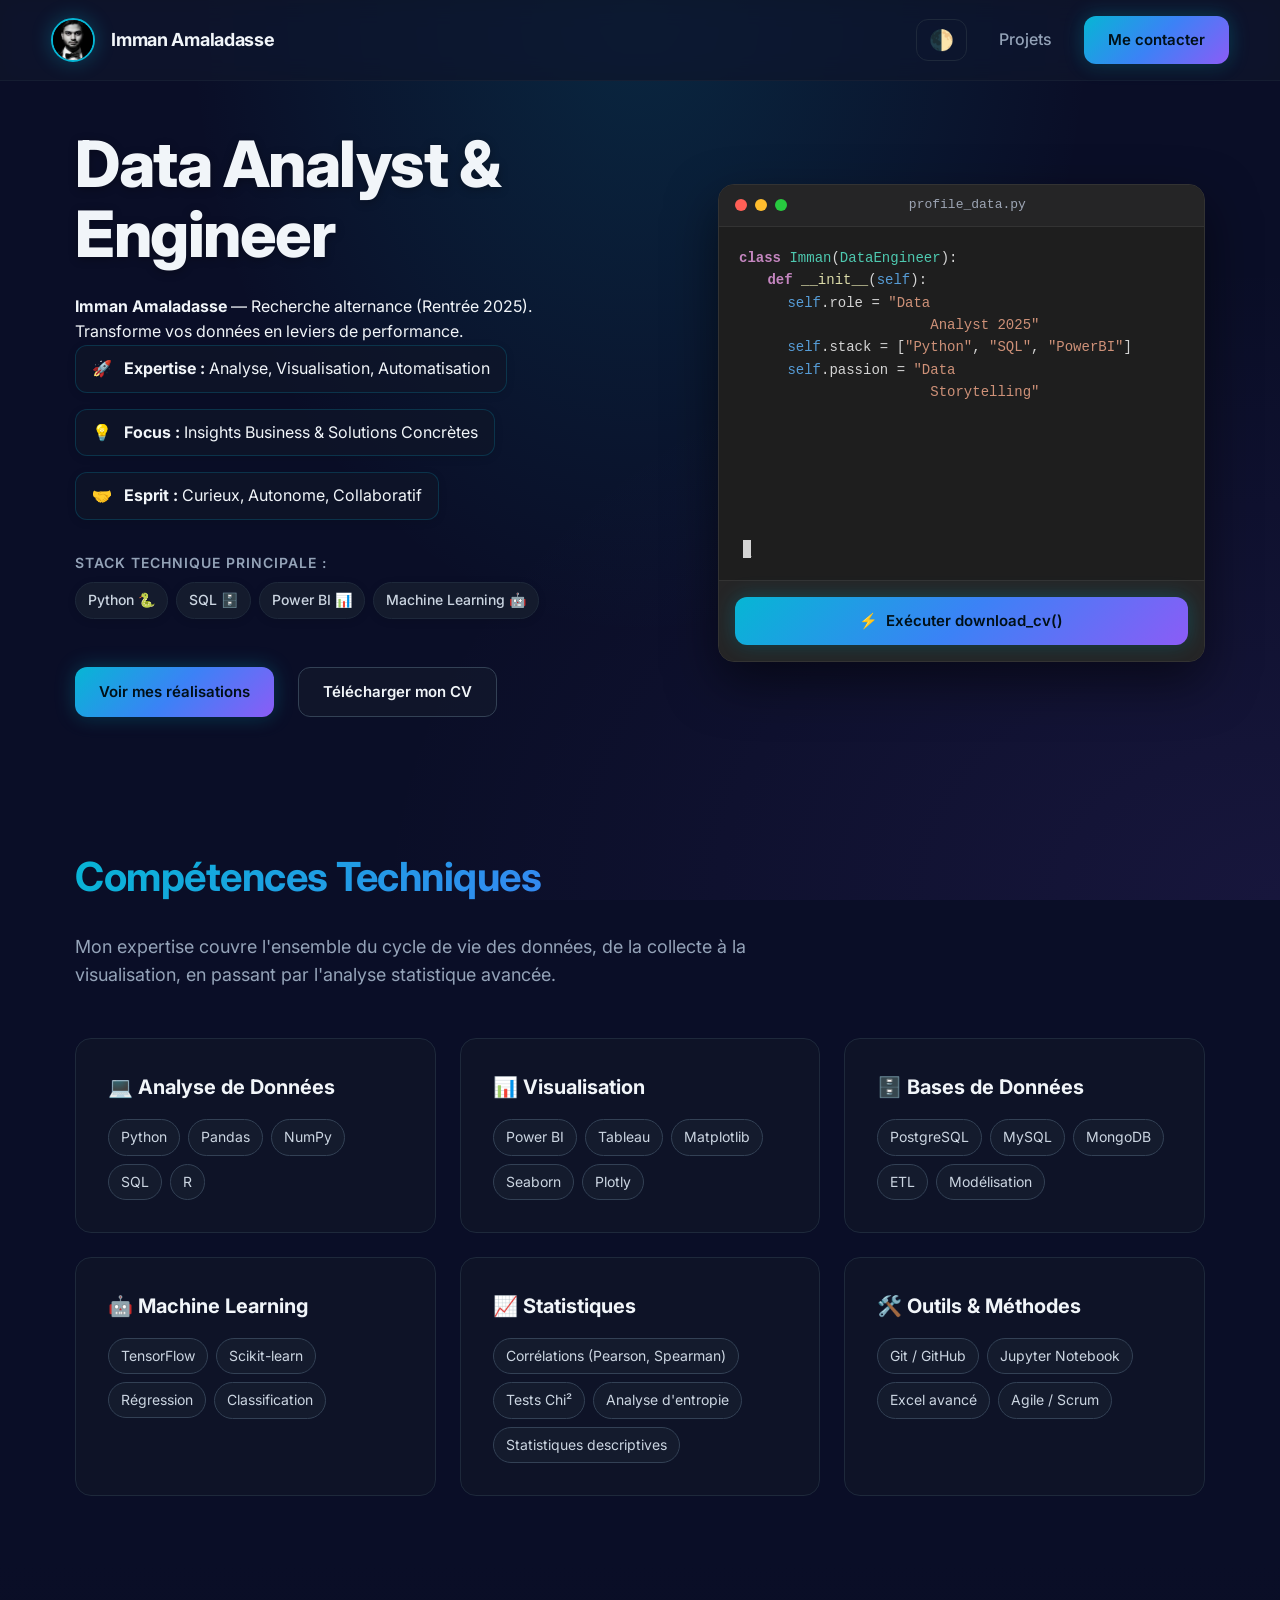
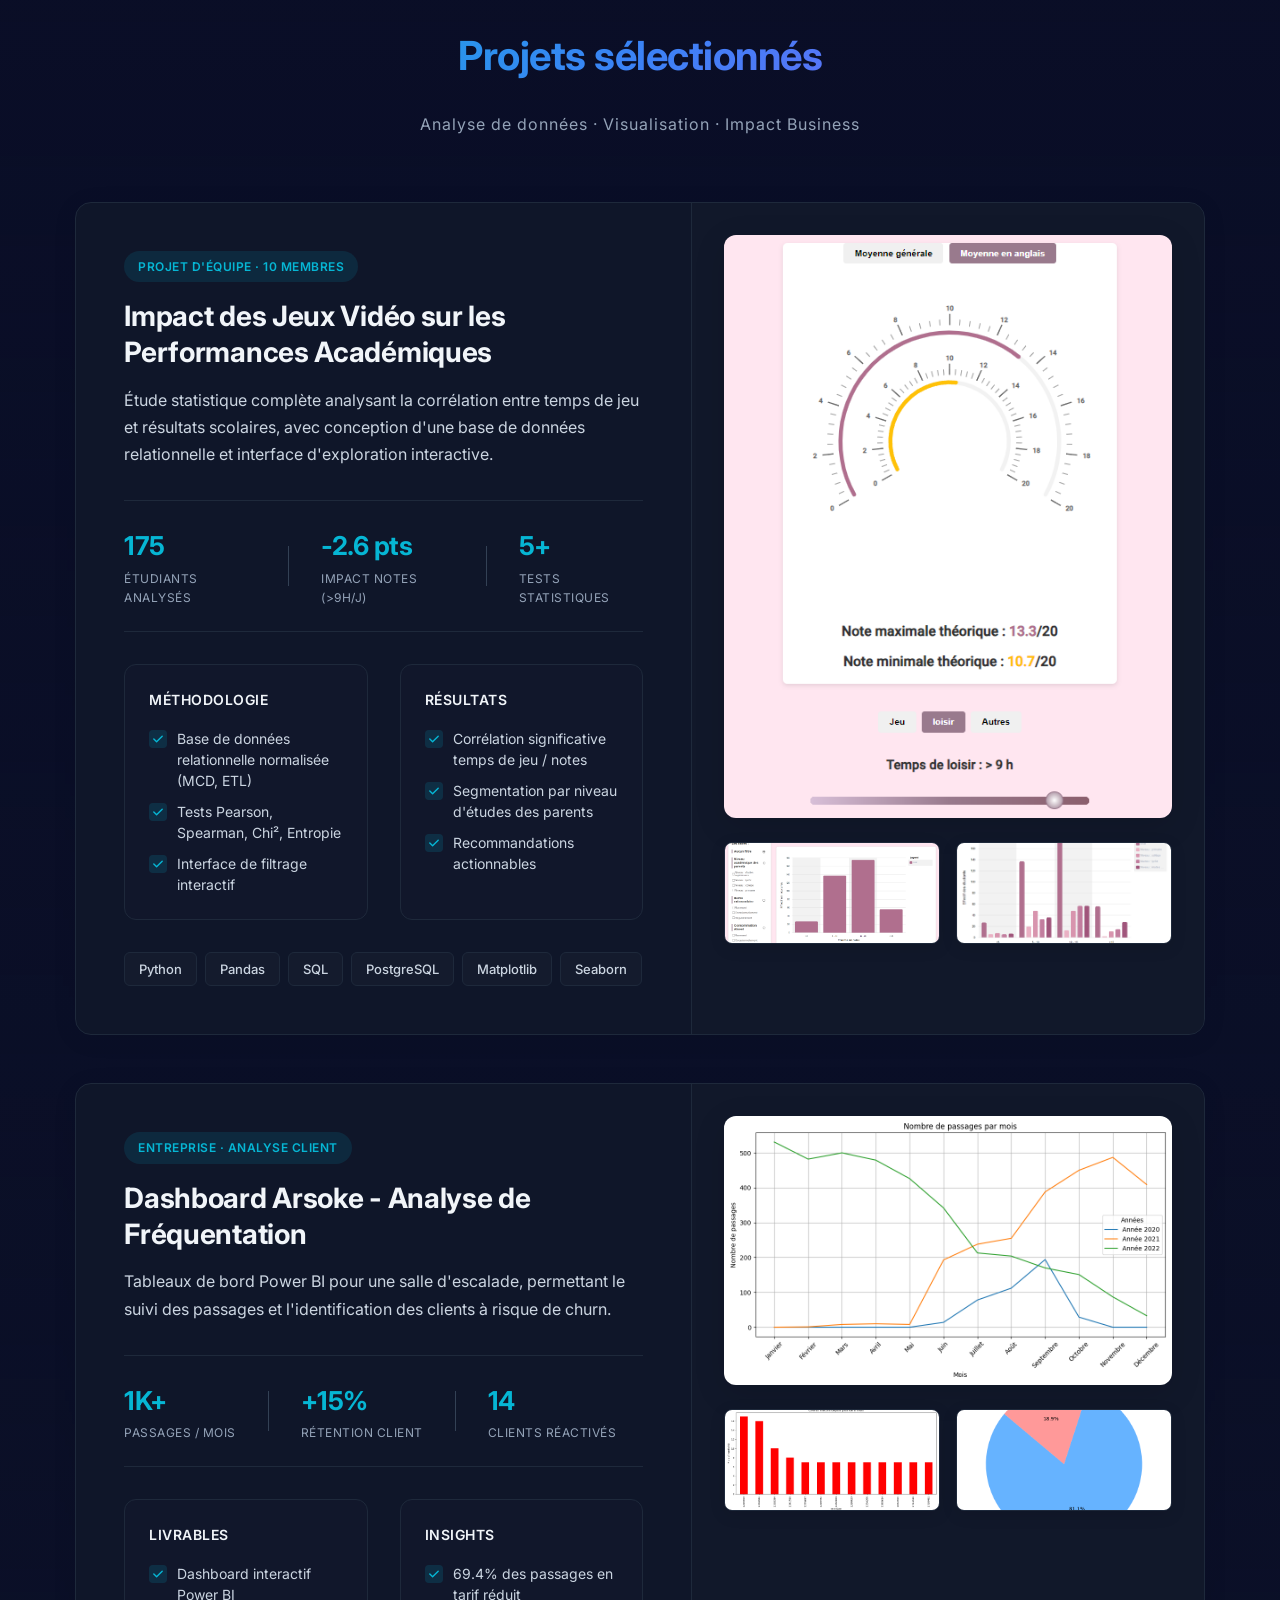
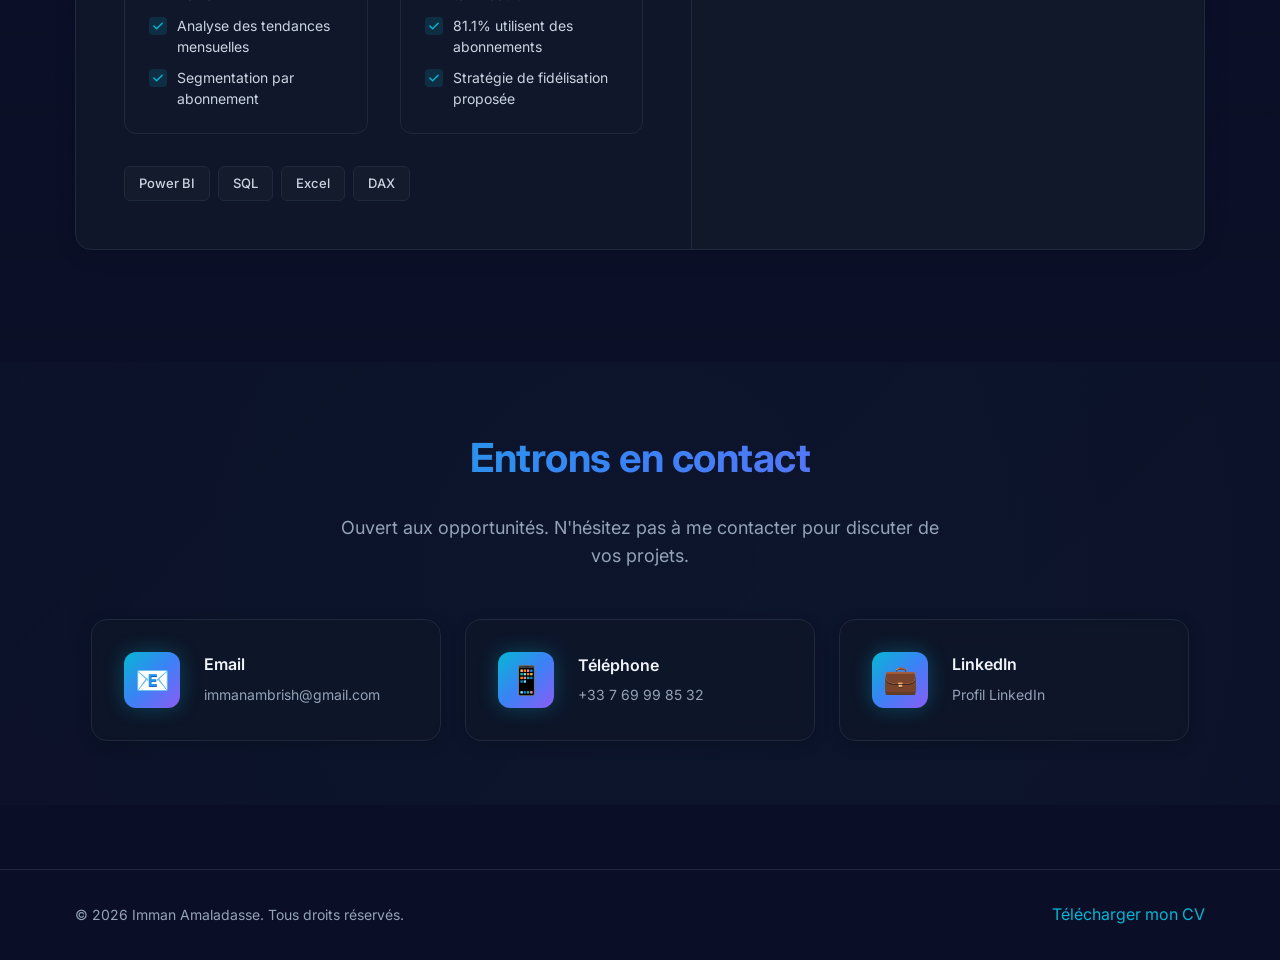
==== commit 82b3f5a7: "v2" ====
--- a/index.html
+++ b/index.html
@@ -216,191 +216,164 @@
     </section>
 
     <!-- Projets -->
-    <section id="projets" class="section" aria-labelledby="projets-title">
+    <section id="projets" class="section projects-section" aria-labelledby="projets-title">
       <div class="container">
-        <h2 id="projets-title" class="section-title">Projets sélectionnés</h2>
-        <p class="section-subtitle">Découvrez mes projets d'analyse de données, alliant rigueur statistique et
-          visualisation impactante.</p>
-
-        <!-- Projet 1 - Gaming & Performances Scolaires (PROJET PHARE) -->
-        <article class="project-featured">
-          <div class="project-header">
-            <div class="project-info">
-              <h3 class="project-title">Analyse de l'Impact des Jeux Vidéo sur les Performances Académiques</h3>
-              <p class="project-subtitle">Projet d'équipe (10 membres) • Analyse statistique avancée & Base de données
+        <div class="section-header-centered">
+          <h2 id="projets-title" class="section-title">Projets sélectionnés</h2>
+          <p class="section-subtitle">Analyse de données · Visualisation · Impact Business</p>
+        </div>
+
+        <!-- Projet 1 - Gaming & Performances Scolaires -->
+        <article class="project-card-modern">
+          <div class="project-content">
+            <div class="project-main">
+              <span class="project-badge">Projet d'équipe · 10 membres</span>
+              <h3 class="project-title-modern">Impact des Jeux Vidéo sur les Performances Académiques</h3>
+              <p class="project-lead">
+                Étude statistique complète analysant la corrélation entre temps de jeu et résultats scolaires,
+                avec conception d'une base de données relationnelle et interface d'exploration interactive.
               </p>
 
-              <!-- NEW: Impact Bar -->
-              <div class="impact-bar">
-                <div class="impact-stat">
-                  <span class="stat-value">👥 175</span>
-                  <span class="stat-label">Étudiants Analysés</span>
-                </div>
-                <div class="impact-stat">
-                  <span class="stat-value">📉 -2.6pts</span>
-                  <span class="stat-label">Impact Note (>9h/j)</span>
-                </div>
-                <div class="impact-stat">
-                  <span class="stat-value">🎓 Lycée</span>
-                  <span class="stat-label">Cible Principale</span>
-                </div>
-              </div>
-              <p class="project-description">
-                Étude complète menée en équipe pour analyser l'influence du temps consacré aux jeux vidéo et des
-                dépendances associées
-                sur les performances scolaires. Ce projet a impliqué la conception d'une base de données relationnelle
-                complète,
-                la collecte de données via questionnaires, et l'application de méthodes statistiques avancées pour
-                identifier
-                des corrélations significatives entre les habitudes de jeu et les résultats académiques.
+              <!-- Métriques avec séparateurs -->
+              <div class="metrics-row">
+                <div class="metric-item">
+                  <span class="metric-value">175</span>
+                  <span class="metric-label">Étudiants analysés</span>
+                </div>
+                <div class="metric-divider"></div>
+                <div class="metric-item">
+                  <span class="metric-value">-2.6 pts</span>
+                  <span class="metric-label">Impact notes (&gt;9h/j)</span>
+                </div>
+                <div class="metric-divider"></div>
+                <div class="metric-item">
+                  <span class="metric-value">5+</span>
+                  <span class="metric-label">Tests statistiques</span>
+                </div>
+              </div>
+
+              <!-- Points clés avec coches -->
+              <div class="features-grid">
+                <div class="feature-column">
+                  <h4 class="feature-title">Méthodologie</h4>
+                  <ul class="check-list">
+                    <li>Base de données relationnelle normalisée (MCD, ETL)</li>
+                    <li>Tests Pearson, Spearman, Chi², Entropie</li>
+                    <li>Interface de filtrage interactif</li>
+                  </ul>
+                </div>
+                <div class="feature-column">
+                  <h4 class="feature-title">Résultats</h4>
+                  <ul class="check-list">
+                    <li>Corrélation significative temps de jeu / notes</li>
+                    <li>Segmentation par niveau d'études des parents</li>
+                    <li>Recommandations actionnables</li>
+                  </ul>
+                </div>
+              </div>
+
+              <!-- Technologies -->
+              <div class="tech-stack-modern">
+                <span class="tech-pill">Python</span>
+                <span class="tech-pill">Pandas</span>
+                <span class="tech-pill">SQL</span>
+                <span class="tech-pill">PostgreSQL</span>
+                <span class="tech-pill">Matplotlib</span>
+                <span class="tech-pill">Seaborn</span>
+              </div>
+            </div>
+
+            <!-- Galerie épurée -->
+            <div class="project-visuals">
+              <div class="visual-showcase">
+                <img src="img1.png" alt="Interface avec jauge temps de loisirs" class="showcase-img"
+                  data-zoom="img1.png" />
+              </div>
+              <div class="visual-grid-small">
+                <div class="visual-thumb" data-zoom="histogramme effectif eleves par tranche de notes.png">
+                  <img src="histogramme effectif eleves par tranche de notes.png" alt="Distribution des notes" />
+                </div>
+                <div class="visual-thumb" data-zoom="img2.png">
+                  <img src="img2.png" alt="Filtres interactifs" />
+                </div>
+              </div>
+            </div>
+          </div>
+        </article>
+
+        <!-- Projet 2 - Arsoke -->
+        <article class="project-card-modern">
+          <div class="project-content">
+            <div class="project-main">
+              <span class="project-badge">Entreprise · Analyse Client</span>
+              <h3 class="project-title-modern">Dashboard Arsoke - Analyse de Fréquentation</h3>
+              <p class="project-lead">
+                Tableaux de bord Power BI pour une salle d'escalade, permettant le suivi des passages
+                et l'identification des clients à risque de churn.
               </p>
-              <div class="project-objectives">
-                <h4>🎯 Objectifs du projet :</h4>
-                <ul>
-                  <li>Concevoir et implémenter une base de données relationnelle normalisée (MCD, ETL)</li>
-                  <li>Collecter et nettoyer des données via questionnaires structurés</li>
-                  <li>Analyser la distribution des performances scolaires par tranches de notes</li>
-                  <li>Étudier l'impact du temps de loisir (>9h) sur les résultats académiques</li>
-                  <li>Appliquer des tests statistiques avancés (Pearson, Spearman, Chi², Entropie)</li>
-                  <li>Développer une interface de filtrage interactif pour l'exploration des données</li>
-                  <li>Identifier les facteurs de dépendance et leur influence sur les performances</li>
-                </ul>
-              </div>
-              <div class="project-tech">
-                <span class="tag">Python</span>
-                <span class="tag">Pandas</span>
-                <span class="tag">Matplotlib</span>
-                <span class="tag">Seaborn</span>
-                <span class="tag">SQL</span>
-                <span class="tag">PostgreSQL</span>
-                <span class="tag">ETL</span>
-                <span class="tag">Statistiques avancées</span>
-                <span class="tag">Modélisation BDD</span>
-                <span class="tag">Travail d'équipe</span>
-              </div>
-            </div>
-          </div>
-
-          <div class="project-gallery">
-            <div class="gallery-grid">
-              <div class="gallery-item">
-                <img src="img1.png" alt="Jauge temps de loisirs moyenne" class="gallery-img" data-zoom="img1.png" />
-                <div class="gallery-caption">Interface avec jauge temps de loisirs moyenne</div>
-              </div>
-              <div class="gallery-item">
-                <img src="histogramme effectif eleves par tranche de notes.png"
-                  alt="Distribution des étudiants par tranches de notes" class="gallery-img"
-                  data-zoom="histogramme effectif eleves par tranche de notes.png" />
-                <div class="gallery-caption">Effectif des élèves par tranches de notes</div>
-              </div>
-              <div class="gallery-item">
-                <img src="img2.png" alt="Filtre niveau d'étude des parents" class="gallery-img" data-zoom="img2.png" />
-                <div class="gallery-caption">Filtre niveau d'étude des parents</div>
-              </div>
-            </div>
-          </div>
-
-          <div class="project-results">
-            <h4>✨ Résultats et Impacts :</h4>
-            <ul>
-              <li><strong>Distribution des performances :</strong> 175 étudiants (majorité) dans la tranche 10-15/20
-              </li>
-              <li><strong>Impact du temps de loisir :</strong> Scores théoriques de 10.7/20 à 13.3/20 pour >9h de loisir
-              </li>
-              <li><strong>Analyse multiniveau :</strong> Lycée et études supérieures montrent les meilleures
-                performances</li>
-              <li><strong>Base de données robuste :</strong> Architecture relationnelle normalisée avec processus ETL
-                complet</li>
-              <li><strong>Corrélations significatives :</strong> Relations identifiées entre temps de jeu et baisse des
-                performances (tests Pearson, Spearman, Chi²)</li>
-              <li><strong>Outil d'analyse interactif :</strong> Interface permettant le filtrage par niveau parental,
-                activités extrascolaires et consommation</li>
-              <li><strong>Méthodologie rigoureuse :</strong> Application de tests d'entropie et analyse statistique
-                approfondie</li>
-              <li><strong>Collaboration efficace :</strong> Gestion de projet d'équipe avec 10 membres, communication et
-                coordination</li>
-            </ul>
-          </div>
-        </article>
-
-        <!-- Projet 2 - Arsoke -->
-        <article class="project-featured">
-          <div class="project-header">
-            <div class="project-info">
-              <h3 class="project-title">Analyse des passages - Arsoke</h3>
-              <p class="project-subtitle">Entreprise d'escalade • Analyse de données clients</p>
-
-              <!-- NEW: Impact Bar -->
-              <div class="impact-bar">
-                <div class="impact-stat">
-                  <span class="stat-value">🧗‍♂️ 1k+</span>
-                  <span class="stat-label">Passages/Mois</span>
-                </div>
-                <div class="impact-stat">
-                  <span class="stat-value">🔄 +15%</span>
-                  <span class="stat-label">Rétention Client</span>
-                </div>
-                <div class="impact-stat">
-                  <span class="stat-value">📊 Power BI</span>
-                  <span class="stat-label">Dashboard Live</span>
-                </div>
-              </div>
-              <p class="project-description">
-                Analyse complète des données de passages des adhérents d'Arsoke, une entreprise d'escalade.
-                J'ai développé des tableaux de bord interactifs pour suivre l'évolution des passages mensuels
-                et identifier les clients inactifs, permettant une meilleure gestion de la fidélisation.
-              </p>
-              <div class="project-objectives">
-                <h4>Objectifs :</h4>
-                <ul>
-                  <li>Analyser les tendances de fréquentation mensuelle</li>
-                  <li>Identifier les clients inactifs depuis plus de 6 mois</li>
-                  <li>Segmenter les clients par type d'abonnement</li>
-                  <li>Fournir des insights actionnables pour la rétention</li>
-                </ul>
-              </div>
-              <div class="project-tech">
-                <span class="tag">Power BI</span>
-                <span class="tag">SQL</span>
-                <span class="tag">Excel</span>
-                <span class="tag">DataViz</span>
-              </div>
-            </div>
-          </div>
-
-          <div class="project-gallery">
-            <div class="gallery-grid">
-              <div class="gallery-item">
-                <img src="coubes.png" alt="Graphique des passages mensuels par année" class="gallery-img"
+
+              <!-- Métriques avec séparateurs -->
+              <div class="metrics-row">
+                <div class="metric-item">
+                  <span class="metric-value">1K+</span>
+                  <span class="metric-label">Passages / mois</span>
+                </div>
+                <div class="metric-divider"></div>
+                <div class="metric-item">
+                  <span class="metric-value">+15%</span>
+                  <span class="metric-label">Rétention client</span>
+                </div>
+                <div class="metric-divider"></div>
+                <div class="metric-item">
+                  <span class="metric-value">14</span>
+                  <span class="metric-label">Clients réactivés</span>
+                </div>
+              </div>
+
+              <!-- Points clés avec coches -->
+              <div class="features-grid">
+                <div class="feature-column">
+                  <h4 class="feature-title">Livrables</h4>
+                  <ul class="check-list">
+                    <li>Dashboard interactif Power BI</li>
+                    <li>Analyse des tendances mensuelles</li>
+                    <li>Segmentation par abonnement</li>
+                  </ul>
+                </div>
+                <div class="feature-column">
+                  <h4 class="feature-title">Insights</h4>
+                  <ul class="check-list">
+                    <li>69.4% des passages en tarif réduit</li>
+                    <li>81.1% utilisent des abonnements</li>
+                    <li>Stratégie de fidélisation proposée</li>
+                  </ul>
+                </div>
+              </div>
+
+              <!-- Technologies -->
+              <div class="tech-stack-modern">
+                <span class="tech-pill">Power BI</span>
+                <span class="tech-pill">SQL</span>
+                <span class="tech-pill">Excel</span>
+                <span class="tech-pill">DAX</span>
+              </div>
+            </div>
+
+            <!-- Galerie épurée -->
+            <div class="project-visuals">
+              <div class="visual-showcase">
+                <img src="coubes.png" alt="Évolution des passages mensuels" class="showcase-img"
                   data-zoom="coubes.png" />
-                <div class="gallery-caption">Évolution des passages mensuels (2020-2022)</div>
-              </div>
-              <div class="gallery-item">
-                <img src="diagrame en batton.png" alt="Clients inactifs depuis plus de 6 mois" class="gallery-img"
-                  data-zoom="diagrame en batton.png" />
-                <div class="gallery-caption">Clients inactifs depuis plus de 6 mois</div>
-              </div>
-              <div class="gallery-item">
-                <img src="unnamed.png" alt="Répartition des désignations de passage" class="gallery-img"
-                  data-zoom="unnamed.png" />
-                <div class="gallery-caption">Répartition des désignations de passage</div>
-              </div>
-              <div class="gallery-item">
-                <img src="graph camebaire.png" alt="Proportion des désignations abonnement et forfait"
-                  class="gallery-img" data-zoom="graph camebaire.png" />
-                <div class="gallery-caption">Proportion des désignations abonnement et forfait</div>
-              </div>
-            </div>
-          </div>
-
-          <div class="project-results">
-            <h4>Résultats obtenus :</h4>
-            <ul>
-              <li>Identification de 14 clients inactifs depuis plus de 6 mois</li>
-              <li>69.4% des passages concernent le tarif réduit</li>
-              <li>81.1% des clients utilisent des abonnements</li>
-              <li>Recommandations pour améliorer la rétention client</li>
-            </ul>
+              </div>
+              <div class="visual-grid-small">
+                <div class="visual-thumb" data-zoom="diagrame en batton.png">
+                  <img src="diagrame en batton.png" alt="Clients inactifs" />
+                </div>
+                <div class="visual-thumb" data-zoom="graph camebaire.png">
+                  <img src="graph camebaire.png" alt="Répartition abonnements" />
+                </div>
+              </div>
+            </div>
           </div>
         </article>
       </div>
--- a/styles.css
+++ b/styles.css
@@ -712,166 +712,292 @@
   transform: translateY(-2px);
 }
 
-/* Projects Section */
-.project-featured {
-  background: color-mix(in srgb, var(--surface) 60%, transparent);
-  backdrop-filter: blur(12px);
+/* ============================================
+   PROJECTS SECTION - VOYSEN STYLE
+   ============================================ */
+
+.projects-section {
+  background: linear-gradient(180deg, var(--bg) 0%, color-mix(in srgb, var(--surface) 30%, transparent) 100%);
+}
+
+.section-header-centered {
+  text-align: center;
+  margin-bottom: var(--space-2xl);
+}
+
+.section-header-centered .section-subtitle {
+  margin: var(--space-xs) auto 0;
+  font-size: 16px;
+  letter-spacing: 1px;
+}
+
+/* Project Card - Modern Clean Design */
+.project-card-modern {
+  background: var(--surface);
   border: 1px solid var(--border);
-  border-radius: var(--radius-xl);
-  padding: var(--space-xl);
+  border-radius: var(--radius-lg);
+  padding: 0;
   margin-bottom: var(--space-xl);
-  box-shadow: var(--shadow-lg);
-  position: relative;
   overflow: hidden;
   transition: all var(--transition-base);
-}
-
-.project-featured::before {
+  box-shadow: 0 4px 24px rgba(0, 0, 0, 0.08);
+}
+
+.project-card-modern:hover {
+  transform: translateY(-4px);
+  box-shadow: 0 12px 40px rgba(0, 0, 0, 0.15);
+  border-color: color-mix(in srgb, var(--accent) 30%, var(--border));
+}
+
+.project-content {
+  display: grid;
+  grid-template-columns: 1.2fr 1fr;
+  gap: 0;
+}
+
+@media (max-width: 900px) {
+  .project-content {
+    grid-template-columns: 1fr;
+  }
+}
+
+.project-main {
+  padding: var(--space-xl);
+}
+
+/* Project Badge */
+.project-badge {
+  display: inline-block;
+  background: color-mix(in srgb, var(--accent) 12%, transparent);
+  color: var(--accent);
+  padding: 6px 14px;
+  border-radius: var(--radius-full);
+  font-size: 12px;
+  font-weight: 600;
+  text-transform: uppercase;
+  letter-spacing: 0.5px;
+  margin-bottom: var(--space-sm);
+}
+
+.project-title-modern {
+  font-size: clamp(22px, 2.5vw, 28px);
+  font-weight: 700;
+  color: var(--text);
+  margin: 0 0 var(--space-sm);
+  line-height: 1.3;
+  letter-spacing: -0.3px;
+}
+
+.project-lead {
+  font-size: 16px;
+  line-height: 1.7;
+  color: var(--text-secondary);
+  margin: 0 0 var(--space-lg);
+  max-width: 600px;
+}
+
+/* Metrics Row with Dividers */
+.metrics-row {
+  display: flex;
+  align-items: center;
+  gap: var(--space-lg);
+  padding: var(--space-md) 0;
+  margin-bottom: var(--space-lg);
+  border-top: 1px solid var(--border);
+  border-bottom: 1px solid var(--border);
+}
+
+@media (max-width: 600px) {
+  .metrics-row {
+    flex-wrap: wrap;
+    gap: var(--space-md);
+  }
+
+  .metric-divider {
+    display: none;
+  }
+}
+
+.metric-item {
+  display: flex;
+  flex-direction: column;
+  gap: 2px;
+}
+
+.metric-value {
+  font-size: 26px;
+  font-weight: 700;
+  color: var(--accent);
+  letter-spacing: -0.5px;
+}
+
+.metric-label {
+  font-size: 12px;
+  color: var(--muted);
+  text-transform: uppercase;
+  letter-spacing: 0.5px;
+}
+
+.metric-divider {
+  width: 1px;
+  height: 40px;
+  background: var(--border-light);
+}
+
+/* Features Grid - 2 Columns */
+.features-grid {
+  display: grid;
+  grid-template-columns: 1fr 1fr;
+  gap: var(--space-lg);
+  margin-bottom: var(--space-lg);
+}
+
+@media (max-width: 600px) {
+  .features-grid {
+    grid-template-columns: 1fr;
+  }
+}
+
+.feature-column {
+  background: color-mix(in srgb, var(--elev) 40%, transparent);
+  padding: var(--space-md);
+  border-radius: var(--radius-md);
+  border: 1px solid var(--border);
+}
+
+.feature-title {
+  font-size: 14px;
+  font-weight: 600;
+  color: var(--text);
+  margin: 0 0 var(--space-sm);
+  text-transform: uppercase;
+  letter-spacing: 0.5px;
+}
+
+/* Check List with SVG Checkmarks */
+.check-list {
+  list-style: none;
+  padding: 0;
+  margin: 0;
+}
+
+.check-list li {
+  position: relative;
+  padding-left: 28px;
+  margin-bottom: 10px;
+  font-size: 14px;
+  line-height: 1.5;
+  color: var(--text-secondary);
+}
+
+.check-list li:last-child {
+  margin-bottom: 0;
+}
+
+.check-list li::before {
   content: '';
   position: absolute;
-  top: 0;
-  left: -100%;
-  width: 100%;
-  height: 3px;
-  background: var(--gradient-primary);
-  transition: left 0.6s ease;
-}
-
-.project-featured:hover::before {
-  left: 100%;
-}
-
-.project-featured:hover {
-  transform: translateY(-4px);
-  box-shadow: var(--shadow-xl);
-  border-color: color-mix(in srgb, var(--accent) 30%, transparent);
-}
-
-.project-header {
-  margin-bottom: var(--space-lg);
-}
-
-.project-title {
-  font-size: clamp(24px, 3vw, 32px);
-  font-weight: 700;
-  margin: 0 0 var(--space-sm);
-  color: var(--text);
-  letter-spacing: -0.5px;
-}
-
-.project-subtitle {
-  color: var(--muted);
-  margin: 0 0 var(--space-md);
-  font-size: 16px;
-  font-weight: 500;
-}
-
-/* NEW: Impact Bar Styles */
-.impact-bar {
+  left: 0;
+  top: 2px;
+  width: 18px;
+  height: 18px;
+  background: color-mix(in srgb, var(--accent) 15%, transparent);
+  border-radius: 4px;
+  background-image: url("data:image/svg+xml,%3Csvg xmlns='http://www.w3.org/2000/svg' viewBox='0 0 20 20' fill='%2306b6d4'%3E%3Cpath fill-rule='evenodd' d='M16.707 5.293a1 1 0 010 1.414l-8 8a1 1 0 01-1.414 0l-4-4a1 1 0 011.414-1.414L8 12.586l7.293-7.293a1 1 0 011.414 0z' clip-rule='evenodd'/%3E%3C/svg%3E");
+  background-size: 14px;
+  background-position: center;
+  background-repeat: no-repeat;
+}
+
+/* Tech Stack - Modern Pills */
+.tech-stack-modern {
   display: flex;
   flex-wrap: wrap;
-  gap: var(--space-md);
-  margin-bottom: var(--space-lg);
-  padding: var(--space-md);
-  background: rgba(0, 0, 0, 0.2);
+  gap: 8px;
+}
+
+.tech-pill {
+  display: inline-flex;
+  align-items: center;
+  padding: 6px 14px;
+  background: var(--elev);
   border: 1px solid var(--border);
-  border-radius: var(--radius-md);
-  backdrop-filter: blur(4px);
-}
-
-.impact-stat {
-  display: flex;
-  flex-direction: column;
-  align-items: flex-start;
-  padding-right: var(--space-lg);
-  border-right: 1px solid var(--border-light);
-}
-
-.impact-stat:last-child {
-  border-right: none;
-}
-
-.stat-value {
-  font-size: 18px;
-  /* Bigger impact */
-  font-weight: 700;
-  color: var(--accent);
-  margin-bottom: 2px;
-}
-
-.stat-label {
-  font-size: 11px;
-  color: var(--text-secondary);
-  text-transform: uppercase;
-  letter-spacing: 0.5px;
-}
-
-.project-description {
-  font-size: 17px;
-  line-height: 1.7;
-  color: var(--text-secondary);
-  margin: 0 0 var(--space-md);
-}
-
-.project-objectives,
-.project-results {
-  margin: var(--space-lg) 0;
-}
-
-.project-objectives h4,
-.project-results h4 {
-  font-size: 18px;
-  font-weight: 600;
-  margin: 0 0 var(--space-sm);
-  color: var(--text);
-}
-
-.project-objectives ul,
-.project-results ul {
-  margin: 0;
-  padding-left: var(--space-md);
-  color: var(--text-secondary);
-  list-style-position: outside;
-}
-
-.project-objectives li,
-.project-results li {
-  margin-bottom: var(--space-xs);
-  line-height: 1.6;
-}
-
-.project-results {
-  padding: var(--space-lg);
-  background: color-mix(in srgb, var(--elev) 60%, transparent);
-  border-radius: var(--radius-lg);
-  border: 1px solid var(--border);
-}
-
-.project-tech {
-  display: flex;
-  flex-wrap: wrap;
-  gap: var(--space-xs);
-  margin-top: var(--space-md);
-}
-
-.tag {
-  display: inline-flex;
-  align-items: center;
-  padding: 8px 16px;
-  border-radius: var(--radius-full);
-  background: var(--elev);
-  color: var(--muted);
-  border: 1px solid var(--border);
+  border-radius: 6px;
   font-size: 13px;
   font-weight: 500;
+  color: var(--text-secondary);
   transition: all var(--transition-fast);
 }
 
-.tag:hover {
-  background: color-mix(in srgb, var(--accent) 15%, transparent);
+.tech-pill:hover {
   border-color: var(--accent);
   color: var(--accent);
+  background: color-mix(in srgb, var(--accent) 8%, transparent);
+}
+
+/* Project Visuals - Clean Gallery */
+.project-visuals {
+  background: color-mix(in srgb, var(--elev) 50%, transparent);
+  padding: var(--space-lg);
+  display: flex;
+  flex-direction: column;
+  gap: var(--space-md);
+  border-left: 1px solid var(--border);
+}
+
+@media (max-width: 900px) {
+  .project-visuals {
+    border-left: none;
+    border-top: 1px solid var(--border);
+  }
+}
+
+.visual-showcase {
+  border-radius: var(--radius-md);
+  overflow: hidden;
+  box-shadow: 0 8px 32px rgba(0, 0, 0, 0.12);
+  cursor: pointer;
+  transition: all var(--transition-base);
+}
+
+.visual-showcase:hover {
+  transform: scale(1.02);
+  box-shadow: 0 12px 48px rgba(0, 0, 0, 0.2);
+}
+
+.showcase-img {
+  width: 100%;
+  height: auto;
+  display: block;
+  object-fit: cover;
+}
+
+.visual-grid-small {
+  display: grid;
+  grid-template-columns: 1fr 1fr;
+  gap: var(--space-sm);
+}
+
+.visual-thumb {
+  border-radius: var(--radius-sm);
+  overflow: hidden;
+  cursor: pointer;
+  box-shadow: 0 4px 16px rgba(0, 0, 0, 0.1);
+  transition: all var(--transition-base);
+  border: 1px solid var(--border);
+}
+
+.visual-thumb:hover {
   transform: translateY(-2px);
+  box-shadow: 0 8px 24px rgba(0, 0, 0, 0.15);
+  border-color: var(--accent);
+}
+
+.visual-thumb img {
+  width: 100%;
+  height: 100px;
+  object-fit: cover;
+  display: block;
 }
 
 /* Gallery */
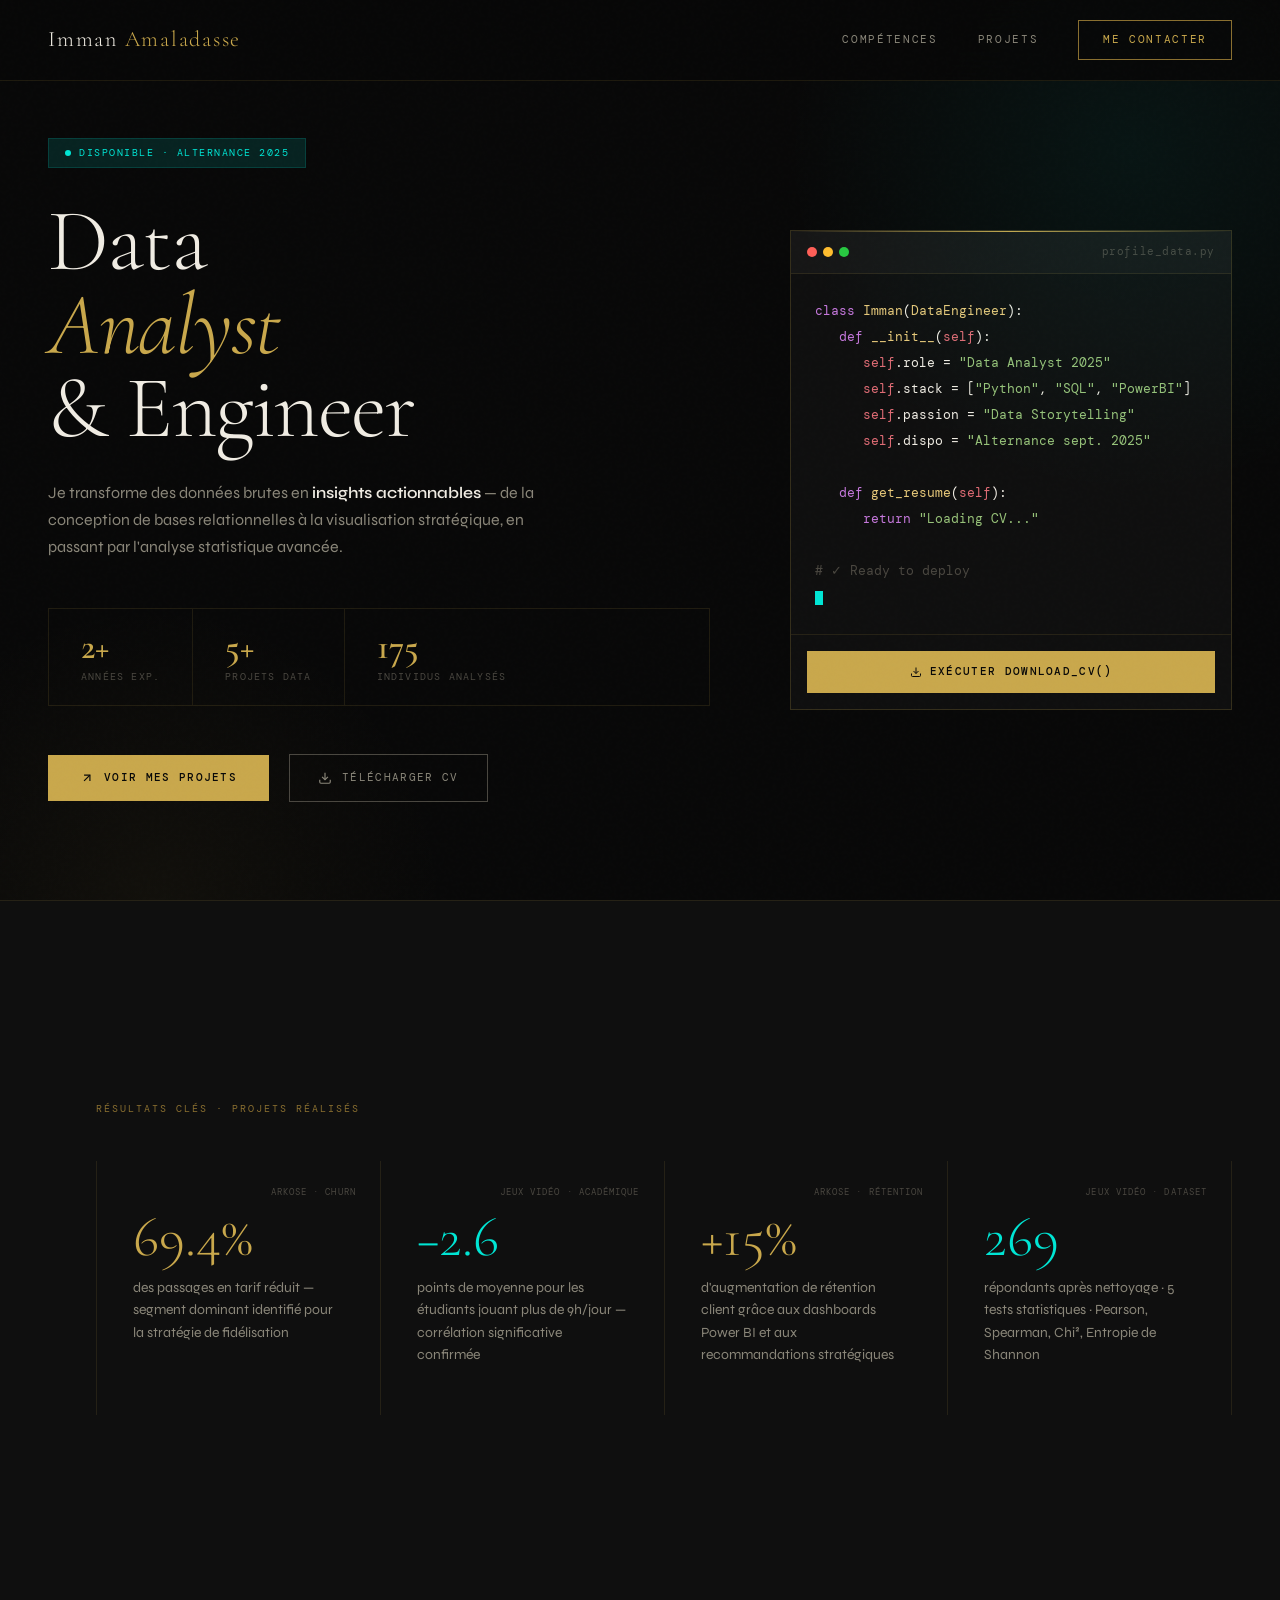
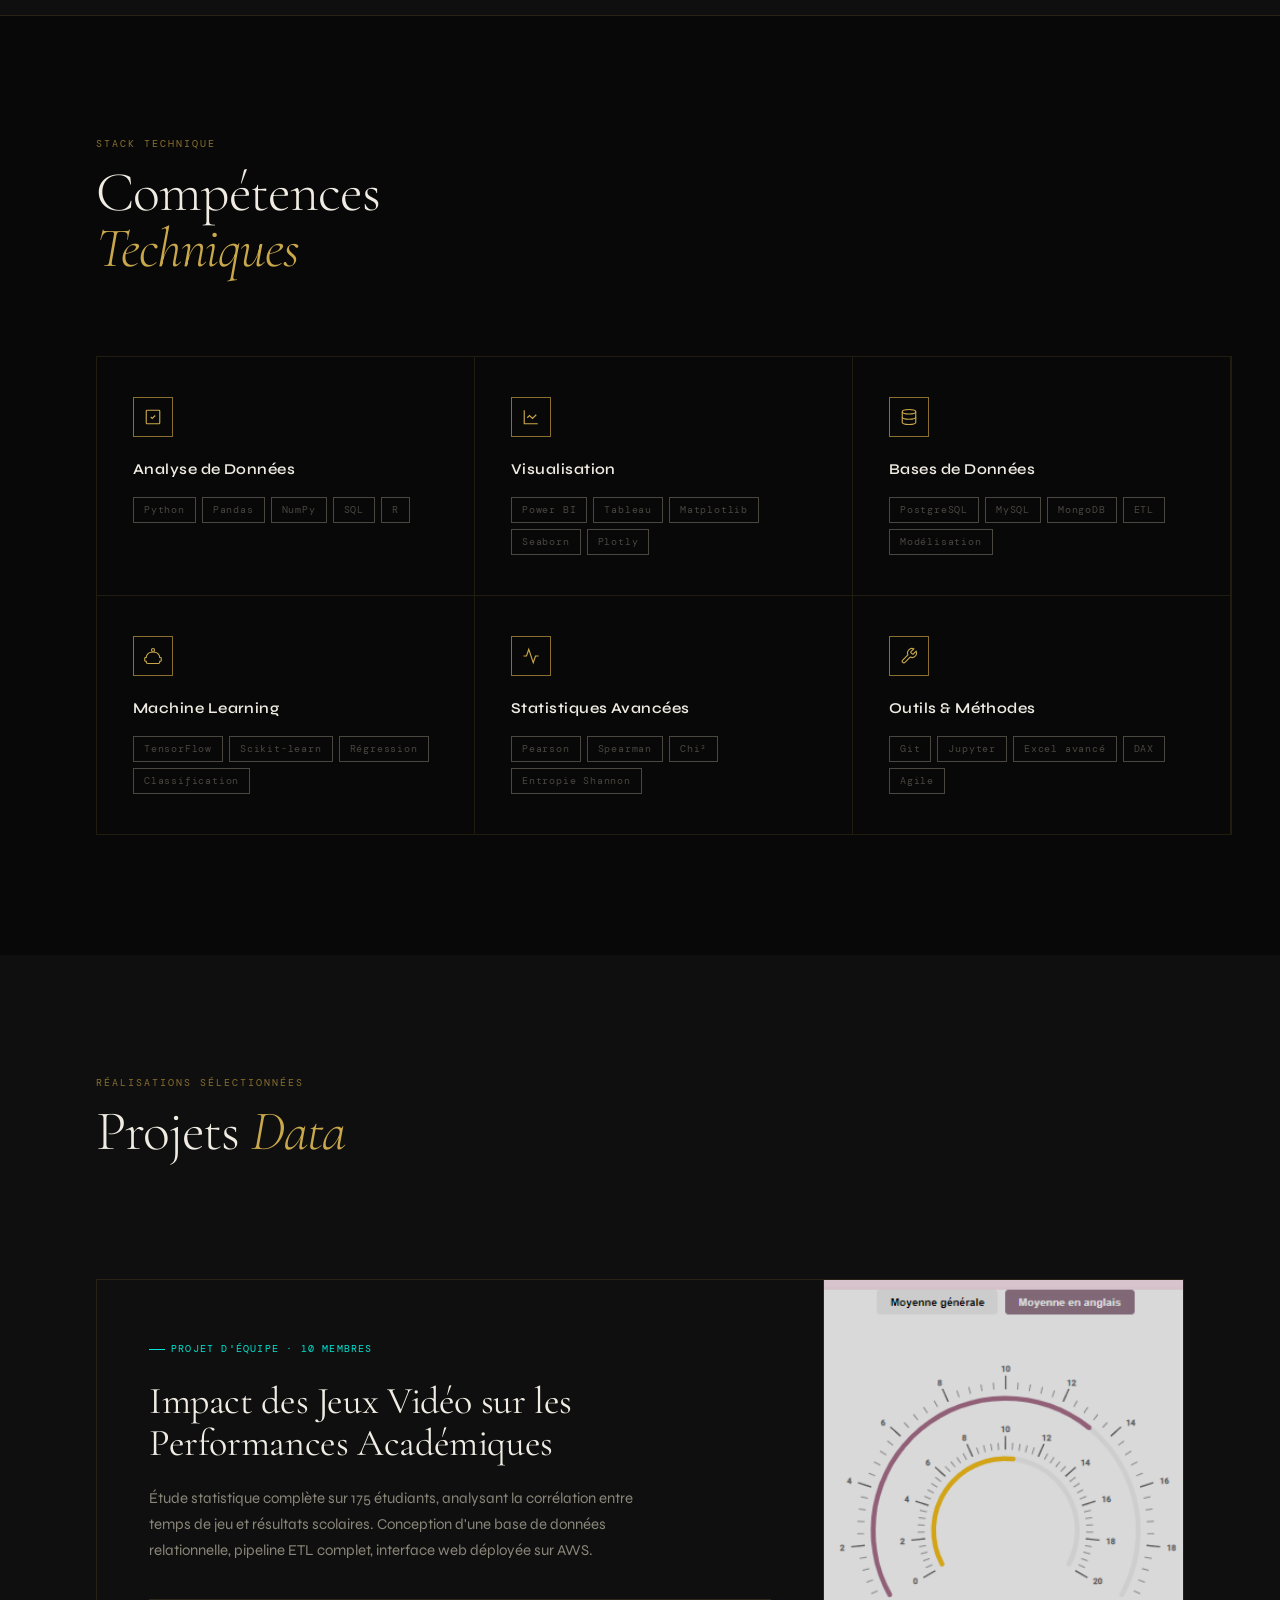
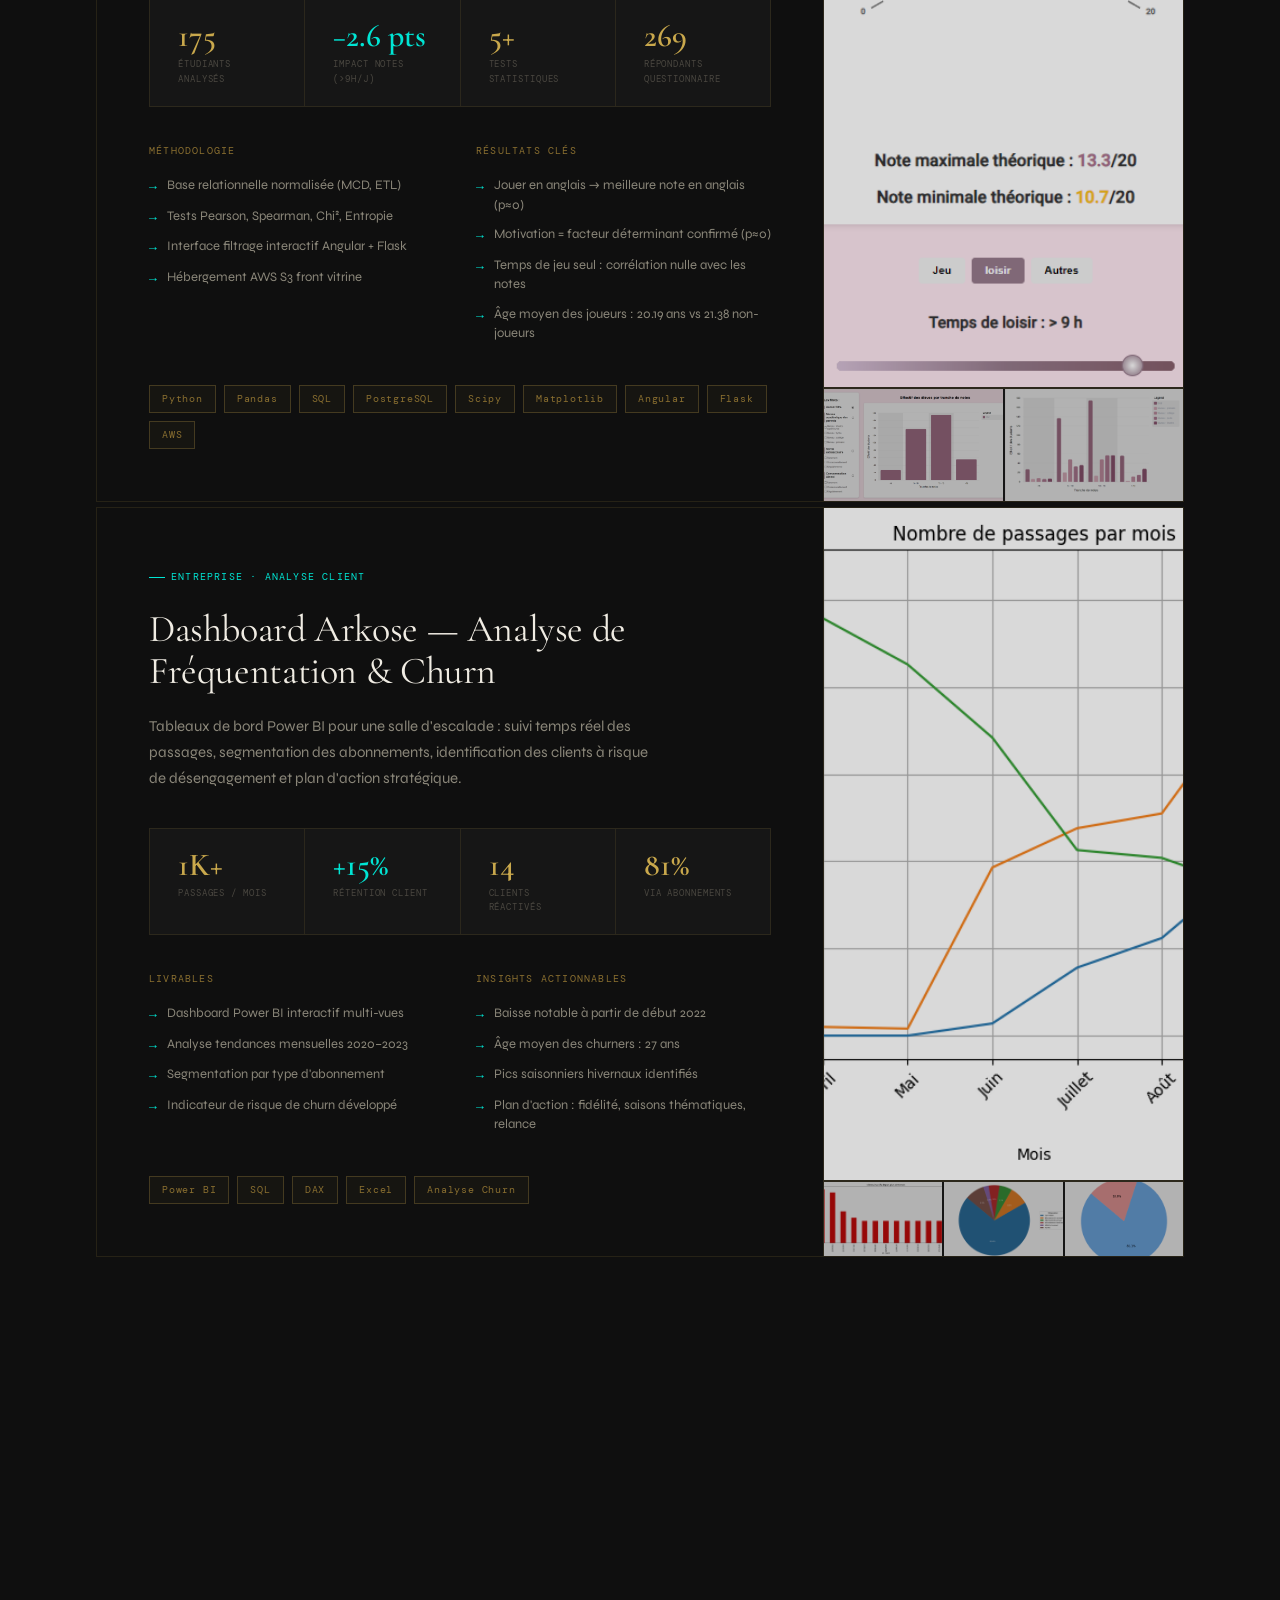
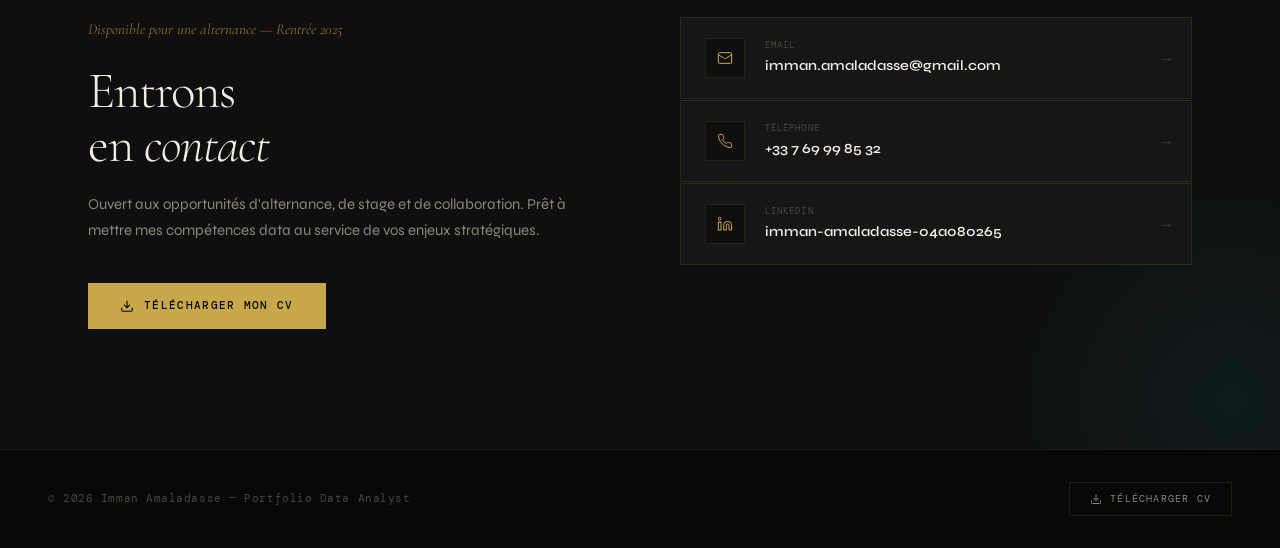
==== commit a8d7a626: "Commit mie a jour" ====
--- a/index.html
+++ b/index.html
@@ -1,443 +1,1440 @@
-<!doctype html>
-<html lang="fr" dir="ltr">
-
-<head>
-  <meta charset="utf-8" />
-  <meta name="viewport" content="width=device-width, initial-scale=1" />
-  <title>Portfolio — Imman Amaladasse</title>
-  <meta name="description"
-    content="Portfolio professionnel de Imman Amaladasse: projets data, compétences, et coordonnées." />
-
-  <!-- SEO -->
-  <meta name="theme-color" content="#0f172a" />
-  <link rel="canonical" href="/" />
-
-  <!-- Open Graph / Social -->
-  <meta property="og:type" content="website" />
-  <meta property="og:locale" content="fr_FR" />
-  <meta property="og:title" content="Portfolio — Imman Amaladasse" />
-  <meta property="og:description"
-    content="Portfolio professionnel de Imman Amaladasse: projets data, compétences, et coordonnées." />
-  <meta property="og:image" content="ImmanAmaladasse-CV_page-0001.jpg" />
-  <meta property="og:url" content="/" />
-
-  <!-- Twitter Card -->
-  <meta name="twitter:card" content="summary_large_image" />
-  <meta name="twitter:title" content="Portfolio — Imman Amaladasse" />
-  <meta name="twitter:description" content="Portfolio professionnel de Imman Amaladasse." />
-  <meta name="twitter:image" content="ImmanAmaladasse-CV_page-0001.jpg" />
-
-  <link rel="preconnect" href="https://fonts.googleapis.com" />
-  <link rel="preconnect" href="https://fonts.gstatic.com" crossorigin />
-  <link href="https://fonts.googleapis.com/css2?family=Inter:wght@300;400;500;600;700&display=swap" rel="stylesheet" />
-  <link rel="stylesheet" href="styles.css" />
-  <!-- Three.js & Vanta.js for 3D Background -->
-  <script src="https://cdnjs.cloudflare.com/ajax/libs/three.js/r134/three.min.js"></script>
-  <script src="https://cdn.jsdelivr.net/npm/vanta@latest/dist/vanta.net.min.js"></script>
-</head>
-
-<body>
-  <a class="skip-link" href="#contenu">Aller au contenu</a>
-
-  <header class="site-header" role="banner">
-    <div class="container header-inner">
-      <a class="brand" href="#">
-        <img src="supawork-image-20250226T19092724.png" alt="Imman Amaladasse" class="brand-photo" />
-        <span class="brand-text">Imman Amaladasse</span>
-      </a>
-      <nav class="site-nav" aria-label="Navigation principale">
-        <button id="theme-toggle" class="icon-btn" aria-label="Basculer le thème" title="Basculer le thème">
-          <span class="icon">🌓</span>
-        </button>
-        <a href="#projets" class="nav-link">Projets</a>
-        <a href="#contact" class="btn primary">Me contacter</a>
-      </nav>
-    </div>
-  </header>
-
-  <main id="contenu" class="site-main" tabindex="-1">
-    <!-- Hero -->
-    <section class="section hero" aria-label="Présentation">
-      <div class="container grid-2">
-        <div class="hero-text">
-          <h1 class="headline">Data Analyst & <span class="accent">Engineer</span></h1>
-          <p class="lede">
-            <strong>Imman Amaladasse</strong> — Recherche alternance (Rentrée 2025).
-            <br>Transforme vos données en leviers de performance.
-          </p>
-
-          <div class="hero-highlights">
-            <div class="highlight-item">
-              <span class="icon">🚀</span>
-              <span><strong>Expertise :</strong> Analyse, Visualisation, Automatisation</span>
-            </div>
-            <div class="highlight-item">
-              <span class="icon">💡</span>
-              <span><strong>Focus :</strong> Insights Business & Solutions Concrètes</span>
-            </div>
-            <div class="highlight-item">
-              <span class="icon">🤝</span>
-              <span><strong>Esprit :</strong> Curieux, Autonome, Collaboratif</span>
-            </div>
-          </div>
-
-          <p class="hero-stack-title">Stack Technique Principale :</p>
-          <div class="tech-stack-hero">
-            <span class="tech-tag">Python 🐍</span>
-            <span class="tech-tag">SQL 🗄️</span>
-            <span class="tech-tag">Power BI 📊</span>
-            <span class="tech-tag">Machine Learning 🤖</span>
-          </div>
-
-          <div class="actions">
-            <a href="#projets" class="btn primary">Voir mes réalisations</a>
-            <a href="ImmanAmaladasse-CV.pdf" download class="btn ghost">Télécharger mon CV</a>
-          </div>
-        </div>
-
-        <div class="hero-media tilt-element">
-          <div class="glass-card terminal-card">
-            <div class="terminal-header">
-              <div class="terminal-controls">
-                <span class="control red"></span>
-                <span class="control yellow"></span>
-                <span class="control green"></span>
-              </div>
-              <div class="terminal-title">profile_data.py</div>
-            </div>
-
-            <div class="terminal-content">
-              <div class="code-line"><span class="keyword">class</span> <span class="class-name">Imman</span>(<span
-                  class="inherited">DataEngineer</span>):</div>
-              <div class="code-line indent"> <span class="keyword">def</span> <span
-                  class="function">__init__</span>(<span class="self">self</span>):</div>
-              <div class="code-line double-indent"> <span class="self">self</span>.role = <span class="string">"Data
-                  Analyst 2025"</span></div>
-              <div class="code-line double-indent"> <span class="self">self</span>.stack = [<span
-                  class="string">"Python"</span>, <span class="string">"SQL"</span>, <span
-                  class="string">"PowerBI"</span>]</div>
-              <div class="code-line double-indent"> <span class="self">self</span>.passion = <span class="string">"Data
-                  Storytelling"</span></div>
-              <div class="code-line indent"> </div>
-              <div class="code-line indent"> <span class="keyword">def</span> <span
-                  class="function">get_resume</span>(<span class="self">self</span>):</div>
-              <div class="code-line double-indent"> <span class="keyword">return</span> <span class="string">"Loading
-                  CV..."</span></div>
-              <div class="code-line"></div>
-              <div class="code-line"><span class="comment"># Ready to deploy</span></div>
-              <div class="typing-cursor">_</div>
-            </div>
-
-            <div class="card-footer terminal-footer">
-              <a href="ImmanAmaladasse-CV.pdf" download class="btn primary full-width terminal-btn">
-                <span class="btn-icon">⚡</span>
-                <span>Exécuter download_cv()</span>
-              </a>
-            </div>
-          </div>
-        </div>
-
-
-        <div id="vanta-bg"></div>
-    </section>
-
-    <!-- Compétences -->
-    <section id="competences" class="section" aria-labelledby="competences-title">
-      <div class="container">
-        <h2 id="competences-title" class="section-title">Compétences Techniques</h2>
-        <p class="section-subtitle">Mon expertise couvre l'ensemble du cycle de vie des données, de la collecte à la
-          visualisation, en passant par l'analyse statistique avancée.</p>
-
-        <div class="skills-grid">
-          <div class="skill-card">
-            <h3 class="skill-category">💻 Analyse de Données</h3>
-            <ul class="skill-list">
-              <li class="skill-item">Python</li>
-              <li class="skill-item">Pandas</li>
-              <li class="skill-item">NumPy</li>
-              <li class="skill-item">SQL</li>
-              <li class="skill-item">R</li>
-            </ul>
-          </div>
-
-          <div class="skill-card">
-            <h3 class="skill-category">📊 Visualisation</h3>
-            <ul class="skill-list">
-              <li class="skill-item">Power BI</li>
-              <li class="skill-item">Tableau</li>
-              <li class="skill-item">Matplotlib</li>
-              <li class="skill-item">Seaborn</li>
-              <li class="skill-item">Plotly</li>
-            </ul>
-          </div>
-
-          <div class="skill-card">
-            <h3 class="skill-category">🗄️ Bases de Données</h3>
-            <ul class="skill-list">
-              <li class="skill-item">PostgreSQL</li>
-              <li class="skill-item">MySQL</li>
-              <li class="skill-item">MongoDB</li>
-              <li class="skill-item">ETL</li>
-              <li class="skill-item">Modélisation</li>
-            </ul>
-          </div>
-
-          <div class="skill-card">
-            <h3 class="skill-category">🤖 Machine Learning</h3>
-            <ul class="skill-list">
-              <li class="skill-item">TensorFlow</li>
-              <li class="skill-item">Scikit-learn</li>
-              <li class="skill-item">Régression</li>
-              <li class="skill-item">Classification</li>
-            </ul>
-          </div>
-
-          <div class="skill-card">
-            <h3 class="skill-category">📈 Statistiques</h3>
-            <ul class="skill-list">
-              <li class="skill-item">Corrélations (Pearson, Spearman)</li>
-              <li class="skill-item">Tests Chi²</li>
-              <li class="skill-item">Analyse d'entropie</li>
-              <li class="skill-item">Statistiques descriptives</li>
-            </ul>
-          </div>
-
-          <div class="skill-card">
-            <h3 class="skill-category">🛠️ Outils & Méthodes</h3>
-            <ul class="skill-list">
-              <li class="skill-item">Git / GitHub</li>
-              <li class="skill-item">Jupyter Notebook</li>
-              <li class="skill-item">Excel avancé</li>
-              <li class="skill-item">Agile / Scrum</li>
-            </ul>
-          </div>
-        </div>
-      </div>
-    </section>
-
-    <!-- Projets -->
-    <section id="projets" class="section projects-section" aria-labelledby="projets-title">
-      <div class="container">
-        <div class="section-header-centered">
-          <h2 id="projets-title" class="section-title">Projets sélectionnés</h2>
-          <p class="section-subtitle">Analyse de données · Visualisation · Impact Business</p>
-        </div>
-
-        <!-- Projet 1 - Gaming & Performances Scolaires -->
-        <article class="project-card-modern">
-          <div class="project-content">
-            <div class="project-main">
-              <span class="project-badge">Projet d'équipe · 10 membres</span>
-              <h3 class="project-title-modern">Impact des Jeux Vidéo sur les Performances Académiques</h3>
-              <p class="project-lead">
-                Étude statistique complète analysant la corrélation entre temps de jeu et résultats scolaires,
-                avec conception d'une base de données relationnelle et interface d'exploration interactive.
-              </p>
-
-              <!-- Métriques avec séparateurs -->
-              <div class="metrics-row">
-                <div class="metric-item">
-                  <span class="metric-value">175</span>
-                  <span class="metric-label">Étudiants analysés</span>
-                </div>
-                <div class="metric-divider"></div>
-                <div class="metric-item">
-                  <span class="metric-value">-2.6 pts</span>
-                  <span class="metric-label">Impact notes (&gt;9h/j)</span>
-                </div>
-                <div class="metric-divider"></div>
-                <div class="metric-item">
-                  <span class="metric-value">5+</span>
-                  <span class="metric-label">Tests statistiques</span>
-                </div>
-              </div>
-
-              <!-- Points clés avec coches -->
-              <div class="features-grid">
-                <div class="feature-column">
-                  <h4 class="feature-title">Méthodologie</h4>
-                  <ul class="check-list">
-                    <li>Base de données relationnelle normalisée (MCD, ETL)</li>
-                    <li>Tests Pearson, Spearman, Chi², Entropie</li>
-                    <li>Interface de filtrage interactif</li>
-                  </ul>
-                </div>
-                <div class="feature-column">
-                  <h4 class="feature-title">Résultats</h4>
-                  <ul class="check-list">
-                    <li>Corrélation significative temps de jeu / notes</li>
-                    <li>Segmentation par niveau d'études des parents</li>
-                    <li>Recommandations actionnables</li>
-                  </ul>
-                </div>
-              </div>
-
-              <!-- Technologies -->
-              <div class="tech-stack-modern">
-                <span class="tech-pill">Python</span>
-                <span class="tech-pill">Pandas</span>
-                <span class="tech-pill">SQL</span>
-                <span class="tech-pill">PostgreSQL</span>
-                <span class="tech-pill">Matplotlib</span>
-                <span class="tech-pill">Seaborn</span>
-              </div>
-            </div>
-
-            <!-- Galerie épurée -->
-            <div class="project-visuals">
-              <div class="visual-showcase">
-                <img src="img1.png" alt="Interface avec jauge temps de loisirs" class="showcase-img"
-                  data-zoom="img1.png" />
-              </div>
-              <div class="visual-grid-small">
-                <div class="visual-thumb" data-zoom="histogramme effectif eleves par tranche de notes.png">
-                  <img src="histogramme effectif eleves par tranche de notes.png" alt="Distribution des notes" />
-                </div>
-                <div class="visual-thumb" data-zoom="img2.png">
-                  <img src="img2.png" alt="Filtres interactifs" />
-                </div>
-              </div>
-            </div>
-          </div>
-        </article>
-
-        <!-- Projet 2 - Arsoke -->
-        <article class="project-card-modern">
-          <div class="project-content">
-            <div class="project-main">
-              <span class="project-badge">Entreprise · Analyse Client</span>
-              <h3 class="project-title-modern">Dashboard Arsoke - Analyse de Fréquentation</h3>
-              <p class="project-lead">
-                Tableaux de bord Power BI pour une salle d'escalade, permettant le suivi des passages
-                et l'identification des clients à risque de churn.
-              </p>
-
-              <!-- Métriques avec séparateurs -->
-              <div class="metrics-row">
-                <div class="metric-item">
-                  <span class="metric-value">1K+</span>
-                  <span class="metric-label">Passages / mois</span>
-                </div>
-                <div class="metric-divider"></div>
-                <div class="metric-item">
-                  <span class="metric-value">+15%</span>
-                  <span class="metric-label">Rétention client</span>
-                </div>
-                <div class="metric-divider"></div>
-                <div class="metric-item">
-                  <span class="metric-value">14</span>
-                  <span class="metric-label">Clients réactivés</span>
-                </div>
-              </div>
-
-              <!-- Points clés avec coches -->
-              <div class="features-grid">
-                <div class="feature-column">
-                  <h4 class="feature-title">Livrables</h4>
-                  <ul class="check-list">
-                    <li>Dashboard interactif Power BI</li>
-                    <li>Analyse des tendances mensuelles</li>
-                    <li>Segmentation par abonnement</li>
-                  </ul>
-                </div>
-                <div class="feature-column">
-                  <h4 class="feature-title">Insights</h4>
-                  <ul class="check-list">
-                    <li>69.4% des passages en tarif réduit</li>
-                    <li>81.1% utilisent des abonnements</li>
-                    <li>Stratégie de fidélisation proposée</li>
-                  </ul>
-                </div>
-              </div>
-
-              <!-- Technologies -->
-              <div class="tech-stack-modern">
-                <span class="tech-pill">Power BI</span>
-                <span class="tech-pill">SQL</span>
-                <span class="tech-pill">Excel</span>
-                <span class="tech-pill">DAX</span>
-              </div>
-            </div>
-
-            <!-- Galerie épurée -->
-            <div class="project-visuals">
-              <div class="visual-showcase">
-                <img src="coubes.png" alt="Évolution des passages mensuels" class="showcase-img"
-                  data-zoom="coubes.png" />
-              </div>
-              <div class="visual-grid-small">
-                <div class="visual-thumb" data-zoom="diagrame en batton.png">
-                  <img src="diagrame en batton.png" alt="Clients inactifs" />
-                </div>
-                <div class="visual-thumb" data-zoom="graph camebaire.png">
-                  <img src="graph camebaire.png" alt="Répartition abonnements" />
-                </div>
-              </div>
-            </div>
-          </div>
-        </article>
-      </div>
-    </section>
-
-
-    <!-- Contact -->
-    <section id="contact" class="section contact-section" aria-labelledby="contact-title">
-      <div class="container">
-        <div class="contact-content">
-          <div class="contact-header">
-            <h2 id="contact-title" class="section-title">Entrons en contact</h2>
-            <p class="contact-subtitle">Ouvert aux opportunités. N'hésitez pas à me contacter pour discuter de vos
-              projets.</p>
-          </div>
-
-          <div class="contact-grid-horizontal">
-            <div class="contact-card">
-              <div class="contact-icon">📧</div>
-              <div class="contact-details">
-                <h3>Email</h3>
-                <a href="mailto:immanambrish@gmail.com" class="contact-link">immanambrish@gmail.com</a>
-              </div>
-            </div>
-
-            <div class="contact-card">
-              <div class="contact-icon">📱</div>
-              <div class="contact-details">
-                <h3>Téléphone</h3>
-                <a href="tel:+33769998532" class="contact-link">+33 7 69 99 85 32</a>
-              </div>
-            </div>
-
-            <div class="contact-card">
-              <div class="contact-icon">💼</div>
-              <div class="contact-details">
-                <h3>LinkedIn</h3>
-                <a href="https://www.linkedin.com/in/imman-amaladasse-04a080265/" class="contact-link" target="_blank"
-                  rel="noopener">Profil LinkedIn</a>
-              </div>
-            </div>
-          </div>
-        </div>
-      </div>
-    </section>
-  </main>
-
-  <footer class="site-footer" role="contentinfo">
-    <div class="container footer-inner">
-      <p class="muted">© <span id="year"></span> Imman Amaladasse. Tous droits réservés.</p>
-      <a class="link" href="ImmanAmaladasse-CV.pdf" download>Télécharger mon CV</a>
-    </div>
-  </footer>
-
-  <!-- Modal de zoom pour les images -->
-  <div id="imageModal" class="modal">
-    <div class="modal-content">
-      <span class="modal-close">&times;</span>
-      <img id="modalImage" src="" alt="" class="modal-image" />
-      <div class="modal-caption"></div>
-    </div>
-  </div>
-
-  <script src="script.js"></script>
-</body>
-
-</html>+<!doctype html>
+<html lang="fr">
+<head>
+<meta charset="utf-8"/>
+<meta name="viewport" content="width=device-width, initial-scale=1"/>
+<title>Imman Amaladasse — Data Analyst & Engineer</title>
+<link rel="preconnect" href="https://fonts.googleapis.com"/>
+<link rel="preconnect" href="https://fonts.gstatic.com" crossorigin/>
+<link href="https://fonts.googleapis.com/css2?family=Cormorant+Garamond:ital,wght@0,300;0,400;0,600;1,300;1,400&family=DM+Mono:wght@300;400;500&family=Syne:wght@400;600;700;800&display=swap" rel="stylesheet"/>
+<style>
+:root {
+  --black: #080808;
+  --surface: #0f0f0f;
+  --surface2: #161616;
+  --surface3: #1e1e1e;
+  --gold: #c9a84c;
+  --gold-light: #e8c97a;
+  --gold-dim: #8a6f30;
+  --cyan: #00e5d4;
+  --cyan-dim: #00b5a7;
+  --cyan-glow: rgba(0,229,212,0.12);
+  --text: #f0ece3;
+  --text-dim: #8a8679;
+  --text-muted: #4a4740;
+  --border: rgba(201,168,76,0.12);
+  --border-cyan: rgba(0,229,212,0.15);
+}
+
+*, *::before, *::after { box-sizing: border-box; margin: 0; padding: 0; }
+
+html { scroll-behavior: smooth; }
+
+body {
+  background: var(--black);
+  color: var(--text);
+  font-family: 'Syne', system-ui, sans-serif;
+  font-size: 16px;
+  line-height: 1.6;
+  overflow-x: hidden;
+}
+
+/* ─── GRAIN OVERLAY ─── */
+body::before {
+  content: '';
+  position: fixed;
+  inset: 0;
+  background-image: url("data:image/svg+xml,%3Csvg viewBox='0 0 256 256' xmlns='http://www.w3.org/2000/svg'%3E%3Cfilter id='noise'%3E%3CfeTurbulence type='fractalNoise' baseFrequency='0.9' numOctaves='4' stitchTiles='stitch'/%3E%3C/filter%3E%3Crect width='100%25' height='100%25' filter='url(%23noise)' opacity='0.04'/%3E%3C/svg%3E");
+  pointer-events: none;
+  z-index: 9999;
+  opacity: 0.35;
+}
+
+/* ─── SCROLL ANIMATIONS ─── */
+.reveal {
+  opacity: 0;
+  transform: translateY(40px);
+  transition: opacity 0.8s cubic-bezier(0.16, 1, 0.3, 1), transform 0.8s cubic-bezier(0.16, 1, 0.3, 1);
+}
+.reveal.visible { opacity: 1; transform: translateY(0); }
+.reveal-delay-1 { transition-delay: 0.1s; }
+.reveal-delay-2 { transition-delay: 0.2s; }
+.reveal-delay-3 { transition-delay: 0.3s; }
+.reveal-delay-4 { transition-delay: 0.4s; }
+
+/* ─── HEADER ─── */
+.header {
+  position: fixed;
+  top: 0; left: 0; right: 0;
+  z-index: 100;
+  padding: 20px 48px;
+  display: flex;
+  align-items: center;
+  justify-content: space-between;
+  background: rgba(8,8,8,0.85);
+  backdrop-filter: blur(20px);
+  border-bottom: 1px solid var(--border);
+  transition: all 0.3s ease;
+}
+
+.logo {
+  font-family: 'Cormorant Garamond', serif;
+  font-size: 22px;
+  font-weight: 300;
+  letter-spacing: 0.08em;
+  color: var(--text);
+  text-decoration: none;
+}
+
+.logo span { color: var(--gold); }
+
+.nav { display: flex; align-items: center; gap: 40px; }
+
+.nav a {
+  font-family: 'DM Mono', monospace;
+  font-size: 11px;
+  font-weight: 400;
+  letter-spacing: 0.15em;
+  text-transform: uppercase;
+  color: var(--text-dim);
+  text-decoration: none;
+  transition: color 0.2s;
+}
+
+.nav a:hover { color: var(--cyan); }
+
+.nav-cta {
+  display: inline-flex;
+  align-items: center;
+  gap: 8px;
+  padding: 10px 24px;
+  border: 1px solid var(--gold-dim);
+  color: var(--gold) !important;
+  font-family: 'DM Mono', monospace !important;
+  font-size: 11px !important;
+  letter-spacing: 0.15em;
+  text-decoration: none;
+  transition: all 0.25s ease !important;
+}
+
+.nav-cta:hover {
+  background: var(--gold) !important;
+  color: var(--black) !important;
+  border-color: var(--gold) !important;
+}
+
+/* ─── HERO ─── */
+.hero {
+  min-height: 100vh;
+  display: flex;
+  align-items: center;
+  padding: 120px 48px 80px;
+  position: relative;
+  overflow: hidden;
+}
+
+.hero::after {
+  content: '';
+  position: absolute;
+  top: -200px; right: -200px;
+  width: 700px; height: 700px;
+  background: radial-gradient(ellipse, rgba(0,229,212,0.06) 0%, transparent 70%);
+  pointer-events: none;
+}
+
+.hero::before {
+  content: '';
+  position: absolute;
+  bottom: -300px; left: -150px;
+  width: 600px; height: 600px;
+  background: radial-gradient(ellipse, rgba(201,168,76,0.05) 0%, transparent 70%);
+  pointer-events: none;
+}
+
+.hero-inner {
+  max-width: 1200px;
+  margin: 0 auto;
+  width: 100%;
+  display: grid;
+  grid-template-columns: 1.2fr 0.8fr;
+  gap: 80px;
+  align-items: center;
+}
+
+.hero-badge {
+  display: inline-flex;
+  align-items: center;
+  gap: 8px;
+  padding: 6px 16px;
+  border: 1px solid var(--border-cyan);
+  background: var(--cyan-glow);
+  margin-bottom: 32px;
+}
+
+.hero-badge-dot {
+  width: 6px; height: 6px;
+  background: var(--cyan);
+  border-radius: 50%;
+  animation: pulse 2s infinite;
+}
+
+@keyframes pulse {
+  0%, 100% { opacity: 1; transform: scale(1); }
+  50% { opacity: 0.5; transform: scale(0.8); }
+}
+
+.hero-badge-text {
+  font-family: 'DM Mono', monospace;
+  font-size: 10px;
+  letter-spacing: 0.15em;
+  text-transform: uppercase;
+  color: var(--cyan);
+}
+
+.hero-title {
+  font-family: 'Cormorant Garamond', serif;
+  font-size: clamp(52px, 7vw, 88px);
+  font-weight: 300;
+  line-height: 0.95;
+  letter-spacing: -0.02em;
+  margin-bottom: 28px;
+}
+
+.hero-title em {
+  font-style: italic;
+  color: var(--gold);
+}
+
+.hero-sub {
+  font-size: 16px;
+  font-weight: 400;
+  color: var(--text-dim);
+  line-height: 1.7;
+  max-width: 500px;
+  margin-bottom: 48px;
+}
+
+.hero-sub strong {
+  color: var(--text);
+  font-weight: 600;
+}
+
+.hero-metrics {
+  display: flex;
+  align-items: center;
+  gap: 0;
+  margin-bottom: 48px;
+  border: 1px solid var(--border);
+}
+
+.hero-metric {
+  padding: 20px 32px;
+  border-right: 1px solid var(--border);
+}
+
+.hero-metric:last-child { border-right: none; }
+
+.metric-val {
+  font-family: 'Cormorant Garamond', serif;
+  font-size: 36px;
+  font-weight: 600;
+  color: var(--gold);
+  line-height: 1;
+  display: block;
+}
+
+.metric-label {
+  font-family: 'DM Mono', monospace;
+  font-size: 10px;
+  letter-spacing: 0.12em;
+  text-transform: uppercase;
+  color: var(--text-muted);
+  display: block;
+  margin-top: 4px;
+}
+
+.hero-actions { display: flex; align-items: center; gap: 20px; }
+
+.btn-primary {
+  display: inline-flex;
+  align-items: center;
+  gap: 10px;
+  padding: 14px 32px;
+  background: var(--gold);
+  color: var(--black);
+  font-family: 'DM Mono', monospace;
+  font-size: 11px;
+  font-weight: 500;
+  letter-spacing: 0.12em;
+  text-transform: uppercase;
+  text-decoration: none;
+  border: none;
+  cursor: pointer;
+  transition: all 0.25s ease;
+}
+
+.btn-primary:hover {
+  background: var(--gold-light);
+  transform: translateY(-1px);
+}
+
+.btn-ghost {
+  display: inline-flex;
+  align-items: center;
+  gap: 10px;
+  padding: 14px 28px;
+  border: 1px solid var(--text-muted);
+  color: var(--text-dim);
+  font-family: 'DM Mono', monospace;
+  font-size: 11px;
+  letter-spacing: 0.12em;
+  text-transform: uppercase;
+  text-decoration: none;
+  transition: all 0.25s ease;
+}
+
+.btn-ghost:hover {
+  border-color: var(--cyan);
+  color: var(--cyan);
+}
+
+/* ─── TERMINAL CARD ─── */
+.terminal-wrap {
+  position: relative;
+}
+
+.terminal-card {
+  background: var(--surface);
+  border: 1px solid rgba(201,168,76,0.2);
+  overflow: hidden;
+  position: relative;
+}
+
+.terminal-card::before {
+  content: '';
+  position: absolute;
+  top: 0; left: 0; right: 0;
+  height: 1px;
+  background: linear-gradient(90deg, transparent, var(--gold), transparent);
+}
+
+.terminal-bar {
+  display: flex;
+  align-items: center;
+  justify-content: space-between;
+  padding: 12px 16px;
+  background: var(--surface2);
+  border-bottom: 1px solid var(--border);
+}
+
+.terminal-dots { display: flex; gap: 6px; }
+.terminal-dots span { width: 10px; height: 10px; border-radius: 50%; }
+.dot-r { background: #ff5f57; }
+.dot-y { background: #ffbd2e; }
+.dot-g { background: #28c840; }
+
+.terminal-filename {
+  font-family: 'DM Mono', monospace;
+  font-size: 11px;
+  color: var(--text-muted);
+  letter-spacing: 0.05em;
+}
+
+.terminal-body { padding: 24px; font-family: 'DM Mono', monospace; font-size: 13px; line-height: 2; }
+.t-keyword { color: #c678dd; }
+.t-class { color: var(--gold-light); }
+.t-string { color: #98c379; }
+.t-self { color: #e06c75; }
+.t-comment { color: var(--text-muted); }
+.t-indent { padding-left: 24px; }
+.t-indent2 { padding-left: 48px; }
+
+.cursor-blink {
+  display: inline-block;
+  width: 8px; height: 14px;
+  background: var(--cyan);
+  vertical-align: text-bottom;
+  animation: blink 1s step-end infinite;
+}
+
+@keyframes blink { 50% { opacity: 0; } }
+
+.terminal-footer {
+  padding: 16px;
+  border-top: 1px solid var(--border);
+}
+
+.terminal-dl {
+  display: flex;
+  align-items: center;
+  justify-content: center;
+  gap: 8px;
+  padding: 12px;
+  background: var(--gold);
+  color: var(--black);
+  font-family: 'DM Mono', monospace;
+  font-size: 11px;
+  font-weight: 500;
+  letter-spacing: 0.12em;
+  text-transform: uppercase;
+  text-decoration: none;
+  transition: all 0.2s;
+}
+
+.terminal-dl:hover { background: var(--gold-light); }
+
+/* ─── SECTION WRAPPER ─── */
+.section {
+  padding: 120px 48px;
+  max-width: 1200px;
+  margin: 0 auto;
+}
+
+.section-full {
+  padding: 120px 48px;
+}
+
+.section-header {
+  display: flex;
+  align-items: flex-end;
+  justify-content: space-between;
+  margin-bottom: 80px;
+}
+
+.section-label {
+  font-family: 'DM Mono', monospace;
+  font-size: 10px;
+  letter-spacing: 0.2em;
+  text-transform: uppercase;
+  color: var(--gold-dim);
+  margin-bottom: 12px;
+}
+
+.section-title {
+  font-family: 'Cormorant Garamond', serif;
+  font-size: clamp(36px, 5vw, 56px);
+  font-weight: 300;
+  letter-spacing: -0.02em;
+  line-height: 1;
+}
+
+.section-title em { color: var(--gold); font-style: italic; }
+
+/* ─── SKILLS GRID ─── */
+.skills-divider {
+  border: none;
+  border-top: 1px solid var(--border);
+  margin: 0 48px;
+}
+
+.skills-grid {
+  display: grid;
+  grid-template-columns: repeat(3, 1fr);
+  border-top: 1px solid var(--border);
+  border-left: 1px solid var(--border);
+}
+
+.skill-card {
+  padding: 40px 36px;
+  border-right: 1px solid var(--border);
+  border-bottom: 1px solid var(--border);
+  position: relative;
+  transition: background 0.3s;
+}
+
+.skill-card:hover { background: var(--surface2); }
+
+.skill-icon {
+  width: 40px; height: 40px;
+  border: 1px solid var(--gold-dim);
+  display: flex;
+  align-items: center;
+  justify-content: center;
+  margin-bottom: 20px;
+}
+
+.skill-icon svg { width: 18px; height: 18px; stroke: var(--gold); }
+
+.skill-name {
+  font-size: 15px;
+  font-weight: 600;
+  letter-spacing: 0.03em;
+  margin-bottom: 16px;
+  color: var(--text);
+}
+
+.skill-tags {
+  display: flex;
+  flex-wrap: wrap;
+  gap: 6px;
+}
+
+.skill-tag {
+  font-family: 'DM Mono', monospace;
+  font-size: 10px;
+  letter-spacing: 0.08em;
+  padding: 4px 10px;
+  border: 1px solid var(--text-muted);
+  color: var(--text-muted);
+  transition: all 0.2s;
+}
+
+.skill-card:hover .skill-tag {
+  border-color: var(--gold-dim);
+  color: var(--gold-dim);
+}
+
+/* ─── PROJECTS ─── */
+.projects-wrap {
+  display: flex;
+  flex-direction: column;
+  gap: 2px;
+}
+
+.project-card {
+  background: var(--surface);
+  border: 1px solid var(--border);
+  overflow: hidden;
+  position: relative;
+  transition: border-color 0.3s;
+}
+
+.project-card:hover { border-color: rgba(201,168,76,0.3); }
+
+.project-card::before {
+  content: '';
+  position: absolute;
+  left: 0; top: 0; bottom: 0;
+  width: 3px;
+  background: linear-gradient(180deg, var(--gold), transparent);
+  opacity: 0;
+  transition: opacity 0.3s;
+}
+
+.project-card:hover::before { opacity: 1; }
+
+.project-inner {
+  display: grid;
+  grid-template-columns: 1fr 360px;
+  min-height: 420px;
+}
+
+.project-content { padding: 52px 52px 52px 52px; }
+
+.project-badge {
+  display: inline-flex;
+  align-items: center;
+  gap: 6px;
+  font-family: 'DM Mono', monospace;
+  font-size: 10px;
+  letter-spacing: 0.12em;
+  text-transform: uppercase;
+  color: var(--cyan);
+  margin-bottom: 24px;
+}
+
+.project-badge::before {
+  content: '';
+  display: inline-block;
+  width: 16px; height: 1px;
+  background: var(--cyan);
+}
+
+.project-title {
+  font-family: 'Cormorant Garamond', serif;
+  font-size: clamp(26px, 3vw, 38px);
+  font-weight: 400;
+  line-height: 1.1;
+  letter-spacing: -0.01em;
+  margin-bottom: 20px;
+}
+
+.project-desc {
+  font-size: 15px;
+  color: var(--text-dim);
+  line-height: 1.75;
+  max-width: 500px;
+  margin-bottom: 36px;
+}
+
+/* KEY METRICS HIGHLIGHT BAR */
+.kpi-bar {
+  display: flex;
+  align-items: stretch;
+  gap: 0;
+  border: 1px solid var(--border);
+  margin-bottom: 36px;
+  background: var(--surface2);
+}
+
+.kpi-item {
+  padding: 20px 28px;
+  border-right: 1px solid var(--border);
+  flex: 1;
+}
+
+.kpi-item:last-child { border-right: none; }
+
+.kpi-val {
+  font-family: 'Cormorant Garamond', serif;
+  font-size: 32px;
+  font-weight: 600;
+  color: var(--gold);
+  line-height: 1;
+  display: block;
+}
+
+.kpi-val.cyan { color: var(--cyan); }
+
+.kpi-label {
+  font-family: 'DM Mono', monospace;
+  font-size: 9px;
+  letter-spacing: 0.1em;
+  text-transform: uppercase;
+  color: var(--text-muted);
+  display: block;
+  margin-top: 5px;
+}
+
+/* RESULTS COLUMNS */
+.results-cols {
+  display: grid;
+  grid-template-columns: 1fr 1fr;
+  gap: 32px;
+  margin-bottom: 36px;
+}
+
+.results-col-title {
+  font-family: 'DM Mono', monospace;
+  font-size: 10px;
+  letter-spacing: 0.12em;
+  text-transform: uppercase;
+  color: var(--gold-dim);
+  margin-bottom: 12px;
+}
+
+.check-list { list-style: none; }
+
+.check-list li {
+  display: flex;
+  align-items: flex-start;
+  gap: 10px;
+  font-size: 13px;
+  color: var(--text-dim);
+  padding: 5px 0;
+  line-height: 1.5;
+}
+
+.check-list li::before {
+  content: '→';
+  color: var(--cyan);
+  flex-shrink: 0;
+  margin-top: 1px;
+  font-family: 'DM Mono', monospace;
+}
+
+.tech-stack {
+  display: flex;
+  flex-wrap: wrap;
+  gap: 8px;
+}
+
+.tech-pill {
+  font-family: 'DM Mono', monospace;
+  font-size: 10px;
+  letter-spacing: 0.08em;
+  padding: 5px 12px;
+  border: 1px solid rgba(201,168,76,0.25);
+  color: var(--gold-dim);
+  background: rgba(201,168,76,0.04);
+}
+
+/* PROJECT VISUAL PANEL */
+.project-visuals {
+  background: var(--surface2);
+  border-left: 1px solid var(--border);
+  display: flex;
+  flex-direction: column;
+  overflow: hidden;
+}
+
+.visual-main {
+  flex: 1;
+  overflow: hidden;
+  position: relative;
+}
+
+.visual-main img {
+  width: 100%; height: 100%;
+  object-fit: cover;
+  filter: brightness(0.85) saturate(0.9);
+  transition: filter 0.4s;
+}
+
+.project-card:hover .visual-main img { filter: brightness(0.95) saturate(1); }
+
+.visual-thumbnails {
+  display: grid;
+  grid-template-columns: repeat(2, 1fr);
+  gap: 2px;
+  border-top: 2px solid var(--border);
+}
+
+.visual-thumb {
+  aspect-ratio: 16/10;
+  overflow: hidden;
+  cursor: pointer;
+}
+
+.visual-thumb img {
+  width: 100%; height: 100%;
+  object-fit: cover;
+  filter: brightness(0.7) saturate(0.8);
+  transition: filter 0.3s;
+}
+
+.visual-thumb:hover img { filter: brightness(1) saturate(1); }
+
+.visual-thumb-3 {
+  grid-column: span 3;
+}
+
+.visual-thumbnails-3 { grid-template-columns: repeat(3, 1fr); }
+
+/* ─── INSIGHTS SECTION (rapport highlights) ─── */
+.insights-bg {
+  background: var(--surface);
+  border-top: 1px solid var(--border);
+  border-bottom: 1px solid var(--border);
+}
+
+.insights-grid {
+  display: grid;
+  grid-template-columns: repeat(4, 1fr);
+  border-left: 1px solid var(--border);
+}
+
+.insight-card {
+  padding: 48px 36px;
+  border-right: 1px solid var(--border);
+  position: relative;
+}
+
+.insight-number {
+  font-family: 'Cormorant Garamond', serif;
+  font-size: 56px;
+  font-weight: 300;
+  color: var(--gold);
+  line-height: 1;
+  display: block;
+  margin-bottom: 12px;
+}
+
+.insight-number.cyan-num { color: var(--cyan); }
+
+.insight-text {
+  font-size: 14px;
+  color: var(--text-dim);
+  line-height: 1.6;
+}
+
+.insight-tag {
+  position: absolute;
+  top: 24px; right: 24px;
+  font-family: 'DM Mono', monospace;
+  font-size: 9px;
+  letter-spacing: 0.12em;
+  text-transform: uppercase;
+  color: var(--text-muted);
+}
+
+/* ─── CONTACT ─── */
+.contact-bg {
+  background: var(--surface);
+  position: relative;
+  overflow: hidden;
+}
+
+.contact-bg::before {
+  content: '';
+  position: absolute;
+  bottom: -200px; right: -200px;
+  width: 500px; height: 500px;
+  background: radial-gradient(ellipse, rgba(0,229,212,0.06) 0%, transparent 70%);
+  pointer-events: none;
+}
+
+.contact-inner {
+  max-width: 1200px;
+  margin: 0 auto;
+  padding: 120px 48px;
+  display: grid;
+  grid-template-columns: 1fr 1fr;
+  gap: 80px;
+  align-items: start;
+}
+
+.contact-lead {
+  font-family: 'Cormorant Garamond', serif;
+  font-size: 15px;
+  font-style: italic;
+  color: var(--gold-dim);
+  margin-bottom: 24px;
+}
+
+.contact-title {
+  font-family: 'Cormorant Garamond', serif;
+  font-size: clamp(36px, 4vw, 52px);
+  font-weight: 300;
+  line-height: 1.05;
+  letter-spacing: -0.02em;
+  margin-bottom: 20px;
+}
+
+.contact-desc {
+  font-size: 15px;
+  color: var(--text-dim);
+  line-height: 1.7;
+  margin-bottom: 40px;
+}
+
+.contact-links { display: flex; flex-direction: column; gap: 1px; }
+
+.contact-link {
+  display: flex;
+  align-items: center;
+  gap: 20px;
+  padding: 20px 24px;
+  border: 1px solid var(--border);
+  text-decoration: none;
+  color: var(--text);
+  background: var(--surface2);
+  transition: all 0.25s ease;
+  position: relative;
+}
+
+.contact-link:hover {
+  border-color: rgba(201,168,76,0.3);
+  background: var(--surface3);
+  transform: translateX(8px);
+}
+
+.contact-link-icon {
+  width: 40px; height: 40px;
+  border: 1px solid var(--border);
+  display: flex;
+  align-items: center;
+  justify-content: center;
+  flex-shrink: 0;
+  background: var(--surface);
+}
+
+.contact-link-icon svg { width: 16px; height: 16px; stroke: var(--gold); }
+
+.contact-link-label {
+  font-family: 'DM Mono', monospace;
+  font-size: 9px;
+  letter-spacing: 0.12em;
+  text-transform: uppercase;
+  color: var(--text-muted);
+  display: block;
+}
+
+.contact-link-value {
+  font-size: 14px;
+  font-weight: 600;
+  color: var(--text);
+  display: block;
+  margin-top: 2px;
+}
+
+.contact-link-arrow {
+  position: absolute;
+  right: 20px;
+  color: var(--text-muted);
+  font-family: 'DM Mono', monospace;
+  font-size: 14px;
+  transition: all 0.25s;
+}
+
+.contact-link:hover .contact-link-arrow {
+  color: var(--gold);
+  transform: translateX(4px);
+}
+
+/* ─── FOOTER ─── */
+footer {
+  border-top: 1px solid var(--border);
+  padding: 32px 48px;
+  display: flex;
+  align-items: center;
+  justify-content: space-between;
+}
+
+.footer-copy {
+  font-family: 'DM Mono', monospace;
+  font-size: 11px;
+  color: var(--text-muted);
+  letter-spacing: 0.05em;
+}
+
+.footer-dl {
+  display: flex;
+  align-items: center;
+  gap: 8px;
+  padding: 8px 20px;
+  border: 1px solid var(--border);
+  font-family: 'DM Mono', monospace;
+  font-size: 10px;
+  letter-spacing: 0.12em;
+  text-transform: uppercase;
+  color: var(--text-dim);
+  text-decoration: none;
+  transition: all 0.2s;
+}
+
+.footer-dl:hover { border-color: var(--gold-dim); color: var(--gold); }
+
+/* ─── MODAL ─── */
+.modal {
+  display: none;
+  position: fixed;
+  inset: 0;
+  background: rgba(8,8,8,0.92);
+  z-index: 1000;
+  align-items: center;
+  justify-content: center;
+  backdrop-filter: blur(8px);
+}
+
+.modal.active { display: flex; }
+
+.modal-img {
+  max-width: 90vw;
+  max-height: 85vh;
+  object-fit: contain;
+  border: 1px solid var(--border);
+}
+
+.modal-close {
+  position: fixed;
+  top: 24px; right: 32px;
+  font-family: 'DM Mono', monospace;
+  font-size: 20px;
+  color: var(--text-muted);
+  cursor: pointer;
+  transition: color 0.2s;
+  background: none;
+  border: none;
+}
+
+.modal-close:hover { color: var(--text); }
+
+/* ─── RESPONSIVE ─── */
+@media (max-width: 1024px) {
+  .hero-inner { grid-template-columns: 1fr; gap: 60px; }
+  .project-inner { grid-template-columns: 1fr; }
+  .project-visuals { height: 280px; flex-direction: row; border-left: none; border-top: 1px solid var(--border); }
+  .insights-grid { grid-template-columns: repeat(2, 1fr); }
+  .skills-grid { grid-template-columns: repeat(2, 1fr); }
+  .contact-inner { grid-template-columns: 1fr; }
+}
+
+@media (max-width: 768px) {
+  .header { padding: 16px 24px; }
+  .hero { padding: 100px 24px 60px; }
+  .section, .contact-inner { padding: 80px 24px; }
+  .section-full { padding: 80px 24px; }
+  .skills-grid { grid-template-columns: 1fr; }
+  .insights-grid { grid-template-columns: 1fr; }
+  .results-cols { grid-template-columns: 1fr; }
+  .hero-metrics { flex-wrap: wrap; }
+  .kpi-bar { flex-wrap: wrap; }
+  footer { flex-direction: column; gap: 16px; text-align: center; }
+  .nav { gap: 20px; }
+}
+</style>
+</head>
+<body>
+
+<!-- ─── HEADER ─── -->
+<header class="header" id="top">
+  <a href="#top" class="logo">Imman <span>Amaladasse</span></a>
+  <nav class="nav">
+    <a href="#competences">Compétences</a>
+    <a href="#projets">Projets</a>
+    <a href="#contact" class="nav-cta">Me contacter</a>
+  </nav>
+</header>
+
+<!-- ─── HERO ─── -->
+<section class="hero">
+  <div class="hero-inner">
+    <div>
+      <div class="hero-badge reveal">
+        <span class="hero-badge-dot"></span>
+        <span class="hero-badge-text">Disponible · Alternance 2025</span>
+      </div>
+      <h1 class="hero-title reveal reveal-delay-1">
+        Data<br/>
+        <em>Analyst</em><br/>
+        & Engineer
+      </h1>
+      <p class="hero-sub reveal reveal-delay-2">
+        Je transforme des données brutes en <strong>insights actionnables</strong> —
+        de la conception de bases relationnelles à la visualisation stratégique,
+        en passant par l'analyse statistique avancée.
+      </p>
+      <div class="hero-metrics reveal reveal-delay-3">
+        <div class="hero-metric">
+          <span class="metric-val">2+</span>
+          <span class="metric-label">Années exp.</span>
+        </div>
+        <div class="hero-metric">
+          <span class="metric-val">5+</span>
+          <span class="metric-label">Projets data</span>
+        </div>
+        <div class="hero-metric">
+          <span class="metric-val">175</span>
+          <span class="metric-label">Individus analysés</span>
+        </div>
+      </div>
+      <div class="hero-actions reveal reveal-delay-4">
+        <a href="#projets" class="btn-primary">
+          <svg width="14" height="14" viewBox="0 0 24 24" fill="none" stroke="currentColor" stroke-width="2"><polyline points="7 17 17 7"/><polyline points="7 7 17 7 17 17"/></svg>
+          Voir mes projets
+        </a>
+        <a href="ImmanAmaladasse-CV.pdf" download class="btn-ghost">
+          <svg width="14" height="14" viewBox="0 0 24 24" fill="none" stroke="currentColor" stroke-width="2"><path d="M21 15v4a2 2 0 0 1-2 2H5a2 2 0 0 1-2-2v-4"/><polyline points="7 10 12 15 17 10"/><line x1="12" y1="15" x2="12" y2="3"/></svg>
+          Télécharger CV
+        </a>
+      </div>
+    </div>
+
+    <!-- Terminal Card -->
+    <div class="terminal-wrap reveal reveal-delay-2">
+      <div class="terminal-card">
+        <div class="terminal-bar">
+          <div class="terminal-dots">
+            <span class="dot-r"></span>
+            <span class="dot-y"></span>
+            <span class="dot-g"></span>
+          </div>
+          <span class="terminal-filename">profile_data.py</span>
+        </div>
+        <div class="terminal-body">
+          <div><span class="t-keyword">class</span> <span class="t-class">Imman</span>(<span class="t-class">DataEngineer</span>):</div>
+          <div class="t-indent"><span class="t-keyword">def</span> <span class="t-class">__init__</span>(<span class="t-self">self</span>):</div>
+          <div class="t-indent2"><span class="t-self">self</span>.role = <span class="t-string">"Data Analyst 2025"</span></div>
+          <div class="t-indent2"><span class="t-self">self</span>.stack = [<span class="t-string">"Python"</span>, <span class="t-string">"SQL"</span>, <span class="t-string">"PowerBI"</span>]</div>
+          <div class="t-indent2"><span class="t-self">self</span>.passion = <span class="t-string">"Data Storytelling"</span></div>
+          <div class="t-indent2"><span class="t-self">self</span>.dispo = <span class="t-string">"Alternance sept. 2025"</span></div>
+          <div>&nbsp;</div>
+          <div class="t-indent"><span class="t-keyword">def</span> <span class="t-class">get_resume</span>(<span class="t-self">self</span>):</div>
+          <div class="t-indent2"><span class="t-keyword">return</span> <span class="t-string">"Loading CV..."</span></div>
+          <div>&nbsp;</div>
+          <div><span class="t-comment"># ✓ Ready to deploy</span></div>
+          <div><span class="cursor-blink"></span></div>
+        </div>
+        <div class="terminal-footer">
+          <a href="ImmanAmaladasse-CV.pdf" download class="terminal-dl">
+            <svg width="12" height="12" viewBox="0 0 24 24" fill="none" stroke="currentColor" stroke-width="2"><path d="M21 15v4a2 2 0 0 1-2 2H5a2 2 0 0 1-2-2v-4"/><polyline points="7 10 12 15 17 10"/><line x1="12" y1="15" x2="12" y2="3"/></svg>
+            Exécuter download_cv()
+          </a>
+        </div>
+      </div>
+    </div>
+  </div>
+</section>
+
+<!-- ─── KEY INSIGHTS FROM REPORTS ─── -->
+<div class="insights-bg section-full">
+  <div style="max-width: 1200px; margin: 0 auto; padding: 0 48px;">
+    <p class="section-label reveal" style="padding-top: 80px; padding-bottom: 32px;">Résultats clés · Projets réalisés</p>
+  </div>
+  <div class="insights-grid" style="max-width: 1200px; margin: 0 auto 80px; margin-left: max(48px, calc(50% - 552px));">
+    <div class="insight-card reveal">
+      <span class="insight-tag">Arkose · Churn</span>
+      <span class="insight-number">69.4%</span>
+      <p class="insight-text">des passages en tarif réduit — segment dominant identifié pour la stratégie de fidélisation</p>
+    </div>
+    <div class="insight-card reveal reveal-delay-1">
+      <span class="insight-tag">Jeux vidéo · Académique</span>
+      <span class="insight-number cyan-num">−2.6</span>
+      <p class="insight-text">points de moyenne pour les étudiants jouant plus de 9h/jour — corrélation significative confirmée</p>
+    </div>
+    <div class="insight-card reveal reveal-delay-2">
+      <span class="insight-tag">Arkose · Rétention</span>
+      <span class="insight-number">+15%</span>
+      <p class="insight-text">d'augmentation de rétention client grâce aux dashboards Power BI et aux recommandations stratégiques</p>
+    </div>
+    <div class="insight-card reveal reveal-delay-3">
+      <span class="insight-tag">Jeux vidéo · Dataset</span>
+      <span class="insight-number cyan-num">269</span>
+      <p class="insight-text">répondants après nettoyage · 5 tests statistiques · Pearson, Spearman, Chi², Entropie de Shannon</p>
+    </div>
+  </div>
+</div>
+
+<!-- ─── COMPÉTENCES ─── -->
+<section id="competences" class="section-full">
+  <div style="max-width: 1200px; margin: 0 auto; padding: 0 48px;">
+    <div class="section-header reveal">
+      <div>
+        <p class="section-label">Stack technique</p>
+        <h2 class="section-title">Compétences<br/><em>Techniques</em></h2>
+      </div>
+    </div>
+  </div>
+  <div class="skills-grid" style="max-width: 1200px; margin: 0 auto; margin-left: max(48px, calc(50% - 552px)); border-right: 1px solid var(--border);">
+    <div class="skill-card reveal">
+      <div class="skill-icon">
+        <svg viewBox="0 0 24 24" fill="none" stroke-width="1.5"><rect x="3" y="3" width="18" height="18" rx="1"/><path d="m9 12 2 2 4-4"/></svg>
+      </div>
+      <h3 class="skill-name">Analyse de Données</h3>
+      <div class="skill-tags">
+        <span class="skill-tag">Python</span><span class="skill-tag">Pandas</span><span class="skill-tag">NumPy</span><span class="skill-tag">SQL</span><span class="skill-tag">R</span>
+      </div>
+    </div>
+    <div class="skill-card reveal reveal-delay-1">
+      <div class="skill-icon">
+        <svg viewBox="0 0 24 24" fill="none" stroke-width="1.5"><path d="M3 3v18h18"/><path d="m19 9-5 5-4-4-3 3"/></svg>
+      </div>
+      <h3 class="skill-name">Visualisation</h3>
+      <div class="skill-tags">
+        <span class="skill-tag">Power BI</span><span class="skill-tag">Tableau</span><span class="skill-tag">Matplotlib</span><span class="skill-tag">Seaborn</span><span class="skill-tag">Plotly</span>
+      </div>
+    </div>
+    <div class="skill-card reveal reveal-delay-2">
+      <div class="skill-icon">
+        <svg viewBox="0 0 24 24" fill="none" stroke-width="1.5"><ellipse cx="12" cy="5" rx="9" ry="3"/><path d="M3 5V19A9 3 0 0 0 21 19V5"/><path d="M3 12A9 3 0 0 0 21 12"/></svg>
+      </div>
+      <h3 class="skill-name">Bases de Données</h3>
+      <div class="skill-tags">
+        <span class="skill-tag">PostgreSQL</span><span class="skill-tag">MySQL</span><span class="skill-tag">MongoDB</span><span class="skill-tag">ETL</span><span class="skill-tag">Modélisation</span>
+      </div>
+    </div>
+    <div class="skill-card reveal">
+      <div class="skill-icon">
+        <svg viewBox="0 0 24 24" fill="none" stroke-width="1.5"><path d="M12 2a2 2 0 0 1 2 2c0 .74-.4 1.39-1 1.73V7h1a7 7 0 0 1 7 7h1a1 1 0 0 1 1 1v3a1 1 0 0 1-1 1h-1v1a2 2 0 0 1-2 2H5a2 2 0 0 1-2-2v-1H2a1 1 0 0 1-1-1v-3a1 1 0 0 1 1-1h1a7 7 0 0 1 7-7h1V5.73c-.6-.34-1-.99-1-1.73a2 2 0 0 1 2-2"/></svg>
+      </div>
+      <h3 class="skill-name">Machine Learning</h3>
+      <div class="skill-tags">
+        <span class="skill-tag">TensorFlow</span><span class="skill-tag">Scikit-learn</span><span class="skill-tag">Régression</span><span class="skill-tag">Classification</span>
+      </div>
+    </div>
+    <div class="skill-card reveal reveal-delay-1">
+      <div class="skill-icon">
+        <svg viewBox="0 0 24 24" fill="none" stroke-width="1.5"><path d="M22 12h-4l-3 9L9 3l-3 9H2"/></svg>
+      </div>
+      <h3 class="skill-name">Statistiques Avancées</h3>
+      <div class="skill-tags">
+        <span class="skill-tag">Pearson</span><span class="skill-tag">Spearman</span><span class="skill-tag">Chi²</span><span class="skill-tag">Entropie Shannon</span>
+      </div>
+    </div>
+    <div class="skill-card reveal reveal-delay-2">
+      <div class="skill-icon">
+        <svg viewBox="0 0 24 24" fill="none" stroke-width="1.5"><path d="M14.7 6.3a1 1 0 0 0 0 1.4l1.6 1.6a1 1 0 0 0 1.4 0l3.77-3.77a6 6 0 0 1-7.94 7.94l-6.91 6.91a2.12 2.12 0 0 1-3-3l6.91-6.91a6 6 0 0 1 7.94-7.94l-3.76 3.76z"/></svg>
+      </div>
+      <h3 class="skill-name">Outils & Méthodes</h3>
+      <div class="skill-tags">
+        <span class="skill-tag">Git</span><span class="skill-tag">Jupyter</span><span class="skill-tag">Excel avancé</span><span class="skill-tag">DAX</span><span class="skill-tag">Agile</span>
+      </div>
+    </div>
+  </div>
+</section>
+
+<!-- ─── PROJECTS ─── -->
+<section id="projets" class="section-full" style="background: var(--surface);">
+  <div style="max-width: 1200px; margin: 0 auto; padding: 0 48px 60px;">
+    <div class="section-header reveal" style="margin-bottom: 60px;">
+      <div>
+        <p class="section-label">Réalisations sélectionnées</p>
+        <h2 class="section-title">Projets <em>Data</em></h2>
+      </div>
+    </div>
+  </div>
+
+  <div class="projects-wrap" style="max-width: 1200px; margin: 0 auto; padding: 0 48px 120px;">
+
+    <!-- PROJECT 1 -->
+    <article class="project-card reveal">
+      <div class="project-inner">
+        <div class="project-content">
+          <span class="project-badge">Projet d'équipe · 10 membres</span>
+          <h3 class="project-title">Impact des Jeux Vidéo sur les Performances Académiques</h3>
+          <p class="project-desc">
+            Étude statistique complète sur 175 étudiants, analysant la corrélation entre temps de jeu et résultats scolaires.
+            Conception d'une base de données relationnelle, pipeline ETL complet, interface web déployée sur AWS.
+          </p>
+
+          <div class="kpi-bar">
+            <div class="kpi-item">
+              <span class="kpi-val">175</span>
+              <span class="kpi-label">Étudiants analysés</span>
+            </div>
+            <div class="kpi-item">
+              <span class="kpi-val cyan">−2.6 pts</span>
+              <span class="kpi-label">Impact notes (>9h/j)</span>
+            </div>
+            <div class="kpi-item">
+              <span class="kpi-val">5+</span>
+              <span class="kpi-label">Tests statistiques</span>
+            </div>
+            <div class="kpi-item">
+              <span class="kpi-val">269</span>
+              <span class="kpi-label">Répondants questionnaire</span>
+            </div>
+          </div>
+
+          <div class="results-cols">
+            <div>
+              <p class="results-col-title">Méthodologie</p>
+              <ul class="check-list">
+                <li>Base relationnelle normalisée (MCD, ETL)</li>
+                <li>Tests Pearson, Spearman, Chi², Entropie</li>
+                <li>Interface filtrage interactif Angular + Flask</li>
+                <li>Hébergement AWS S3 front vitrine</li>
+              </ul>
+            </div>
+            <div>
+              <p class="results-col-title">Résultats clés</p>
+              <ul class="check-list">
+                <li>Jouer en anglais → meilleure note en anglais (p≈0)</li>
+                <li>Motivation = facteur déterminant confirmé (p≈0)</li>
+                <li>Temps de jeu seul : corrélation nulle avec les notes</li>
+                <li>Âge moyen des joueurs : 20.19 ans vs 21.38 non-joueurs</li>
+              </ul>
+            </div>
+          </div>
+
+          <div class="tech-stack">
+            <span class="tech-pill">Python</span>
+            <span class="tech-pill">Pandas</span>
+            <span class="tech-pill">SQL</span>
+            <span class="tech-pill">PostgreSQL</span>
+            <span class="tech-pill">Scipy</span>
+            <span class="tech-pill">Matplotlib</span>
+            <span class="tech-pill">Angular</span>
+            <span class="tech-pill">Flask</span>
+            <span class="tech-pill">AWS</span>
+          </div>
+        </div>
+
+        <div class="project-visuals">
+          <div class="visual-main">
+            <img src="img1.png" alt="Interface interactive jeux vidéo et performances" data-zoom="img1.png"/>
+          </div>
+          <div class="visual-thumbnails">
+            <div class="visual-thumb" data-zoom="histogramme effectif eleves par tranche de notes.png">
+              <img src="histogramme effectif eleves par tranche de notes.png" alt="Distribution des notes"/>
+            </div>
+            <div class="visual-thumb" data-zoom="img2.png">
+              <img src="img2.png" alt="Filtres interactifs"/>
+            </div>
+          </div>
+        </div>
+      </div>
+    </article>
+
+    <!-- PROJECT 2 -->
+    <article class="project-card reveal" style="margin-top: 3px;">
+      <div class="project-inner">
+        <div class="project-content">
+          <span class="project-badge">Entreprise · Analyse Client</span>
+          <h3 class="project-title">Dashboard Arkose — Analyse de Fréquentation & Churn</h3>
+          <p class="project-desc">
+            Tableaux de bord Power BI pour une salle d'escalade : suivi temps réel des passages,
+            segmentation des abonnements, identification des clients à risque de désengagement et plan d'action stratégique.
+          </p>
+
+          <div class="kpi-bar">
+            <div class="kpi-item">
+              <span class="kpi-val">1K+</span>
+              <span class="kpi-label">Passages / mois</span>
+            </div>
+            <div class="kpi-item">
+              <span class="kpi-val cyan">+15%</span>
+              <span class="kpi-label">Rétention client</span>
+            </div>
+            <div class="kpi-item">
+              <span class="kpi-val">14</span>
+              <span class="kpi-label">Clients réactivés</span>
+            </div>
+            <div class="kpi-item">
+              <span class="kpi-val">81%</span>
+              <span class="kpi-label">Via abonnements</span>
+            </div>
+          </div>
+
+          <div class="results-cols">
+            <div>
+              <p class="results-col-title">Livrables</p>
+              <ul class="check-list">
+                <li>Dashboard Power BI interactif multi-vues</li>
+                <li>Analyse tendances mensuelles 2020–2023</li>
+                <li>Segmentation par type d'abonnement</li>
+                <li>Indicateur de risque de churn développé</li>
+              </ul>
+            </div>
+            <div>
+              <p class="results-col-title">Insights actionnables</p>
+              <ul class="check-list">
+                <li>Baisse notable à partir de début 2022</li>
+                <li>Âge moyen des churners : 27 ans</li>
+                <li>Pics saisonniers hivernaux identifiés</li>
+                <li>Plan d'action : fidélité, saisons thématiques, relance</li>
+              </ul>
+            </div>
+          </div>
+
+          <div class="tech-stack">
+            <span class="tech-pill">Power BI</span>
+            <span class="tech-pill">SQL</span>
+            <span class="tech-pill">DAX</span>
+            <span class="tech-pill">Excel</span>
+            <span class="tech-pill">Analyse Churn</span>
+          </div>
+        </div>
+
+        <div class="project-visuals">
+          <div class="visual-main">
+            <img src="coubes.png" alt="Évolution des passages mensuels Arkose" data-zoom="coubes.png"/>
+          </div>
+          <div class="visual-thumbnails visual-thumbnails-3">
+            <div class="visual-thumb" data-zoom="diagrame en batton.png">
+              <img src="diagrame en batton.png" alt="Diagramme en bâton clients inactifs"/>
+            </div>
+            <div class="visual-thumb" data-zoom="graph_camebaire-répartition_désinations.png">
+              <img src="graph_camebaire-répartition_désinations.png" alt="Répartition passages"/>
+            </div>
+            <div class="visual-thumb" data-zoom="graph camebaire.png">
+              <img src="graph camebaire.png" alt="Répartition abonnements"/>
+            </div>
+          </div>
+        </div>
+      </div>
+    </article>
+
+  </div>
+</section>
+
+<!-- ─── CONTACT ─── -->
+<section id="contact" class="contact-bg">
+  <div class="contact-inner">
+    <div>
+      <p class="contact-lead reveal">Disponible pour une alternance — Rentrée 2025</p>
+      <h2 class="contact-title reveal reveal-delay-1">Entrons<br/>en <em>contact</em></h2>
+      <p class="contact-desc reveal reveal-delay-2">
+        Ouvert aux opportunités d'alternance, de stage et de collaboration.
+        Prêt à mettre mes compétences data au service de vos enjeux stratégiques.
+      </p>
+      <a href="ImmanAmaladasse-CV.pdf" download class="btn-primary reveal reveal-delay-3" style="display: inline-flex;">
+        <svg width="14" height="14" viewBox="0 0 24 24" fill="none" stroke="currentColor" stroke-width="2"><path d="M21 15v4a2 2 0 0 1-2 2H5a2 2 0 0 1-2-2v-4"/><polyline points="7 10 12 15 17 10"/><line x1="12" y1="15" x2="12" y2="3"/></svg>
+        Télécharger mon CV
+      </a>
+    </div>
+
+    <div class="contact-links reveal reveal-delay-1">
+      <a href="mailto:imman.amaladasse@gmail.com" class="contact-link">
+        <div class="contact-link-icon">
+          <svg viewBox="0 0 24 24" fill="none" stroke-width="1.5"><rect width="20" height="16" x="2" y="4" rx="2"/><path d="m22 7-8.97 5.7a1.94 1.94 0 0 1-2.06 0L2 7"/></svg>
+        </div>
+        <div>
+          <span class="contact-link-label">Email</span>
+          <span class="contact-link-value">imman.amaladasse@gmail.com</span>
+        </div>
+        <span class="contact-link-arrow">→</span>
+      </a>
+
+      <a href="tel:+33769998532" class="contact-link">
+        <div class="contact-link-icon">
+          <svg viewBox="0 0 24 24" fill="none" stroke-width="1.5"><path d="M22 16.92v3a2 2 0 0 1-2.18 2 19.79 19.79 0 0 1-8.63-3.07 19.5 19.5 0 0 1-6-6 19.79 19.79 0 0 1-3.07-8.67A2 2 0 0 1 4.11 2h3a2 2 0 0 1 2 1.72 12.84 12.84 0 0 0 .7 2.81 2 2 0 0 1-.45 2.11L8.09 9.91a16 16 0 0 0 6 6l1.27-1.27a2 2 0 0 1 2.11-.45 12.84 12.84 0 0 0 2.81.7A2 2 0 0 1 22 16.92z"/></svg>
+        </div>
+        <div>
+          <span class="contact-link-label">Téléphone</span>
+          <span class="contact-link-value">+33 7 69 99 85 32</span>
+        </div>
+        <span class="contact-link-arrow">→</span>
+      </a>
+
+      <a href="https://www.linkedin.com/in/imman-amaladasse-04a080265/" target="_blank" rel="noopener" class="contact-link">
+        <div class="contact-link-icon">
+          <svg viewBox="0 0 24 24" fill="none" stroke-width="1.5"><path d="M16 8a6 6 0 0 1 6 6v7h-4v-7a2 2 0 0 0-2-2 2 2 0 0 0-2 2v7h-4v-7a6 6 0 0 1 6-6z"/><rect width="4" height="12" x="2" y="9"/><circle cx="4" cy="4" r="2"/></svg>
+        </div>
+        <div>
+          <span class="contact-link-label">LinkedIn</span>
+          <span class="contact-link-value">imman-amaladasse-04a080265</span>
+        </div>
+        <span class="contact-link-arrow">→</span>
+      </a>
+    </div>
+  </div>
+</section>
+
+<!-- ─── FOOTER ─── -->
+<footer>
+  <p class="footer-copy">© <span id="year"></span> Imman Amaladasse — Portfolio Data Analyst</p>
+  <a href="ImmanAmaladasse-CV.pdf" download class="footer-dl">
+    <svg width="12" height="12" viewBox="0 0 24 24" fill="none" stroke="currentColor" stroke-width="2"><path d="M21 15v4a2 2 0 0 1-2 2H5a2 2 0 0 1-2-2v-4"/><polyline points="7 10 12 15 17 10"/><line x1="12" y1="15" x2="12" y2="3"/></svg>
+    Télécharger CV
+  </a>
+</footer>
+
+<!-- ─── IMAGE MODAL ─── -->
+<div id="modal" class="modal" role="dialog">
+  <button class="modal-close" id="modal-close" aria-label="Fermer">✕</button>
+  <img id="modal-img" src="" alt="" class="modal-img"/>
+</div>
+
+<script>
+document.getElementById('year').textContent = new Date().getFullYear();
+
+// Scroll reveal
+const observer = new IntersectionObserver((entries) => {
+  entries.forEach(e => { if (e.isIntersecting) e.target.classList.add('visible'); });
+}, { threshold: 0.08 });
+
+document.querySelectorAll('.reveal').forEach(el => observer.observe(el));
+
+// Header shadow on scroll
+const header = document.querySelector('.header');
+window.addEventListener('scroll', () => {
+  header.style.borderBottomColor = window.scrollY > 20 ? 'rgba(201,168,76,0.25)' : 'rgba(201,168,76,0.12)';
+});
+
+// Image modal
+const modal = document.getElementById('modal');
+const modalImg = document.getElementById('modal-img');
+
+document.querySelectorAll('[data-zoom]').forEach(el => {
+  el.style.cursor = 'zoom-in';
+  el.addEventListener('click', () => {
+    const src = el.dataset.zoom || el.src;
+    modalImg.src = src;
+    modal.classList.add('active');
+    document.body.style.overflow = 'hidden';
+  });
+});
+
+const closeModal = () => {
+  modal.classList.remove('active');
+  document.body.style.overflow = '';
+};
+
+document.getElementById('modal-close').addEventListener('click', closeModal);
+modal.addEventListener('click', e => { if (e.target === modal) closeModal(); });
+document.addEventListener('keydown', e => { if (e.key === 'Escape') closeModal(); });
+
+// Smooth scroll offset
+document.querySelectorAll('a[href^="#"]').forEach(a => {
+  a.addEventListener('click', e => {
+    const target = document.querySelector(a.getAttribute('href'));
+    if (!target) return;
+    e.preventDefault();
+    window.scrollTo({ top: target.getBoundingClientRect().top + window.scrollY - 80, behavior: 'smooth' });
+  });
+});
+</script>
+</body>
+</html>
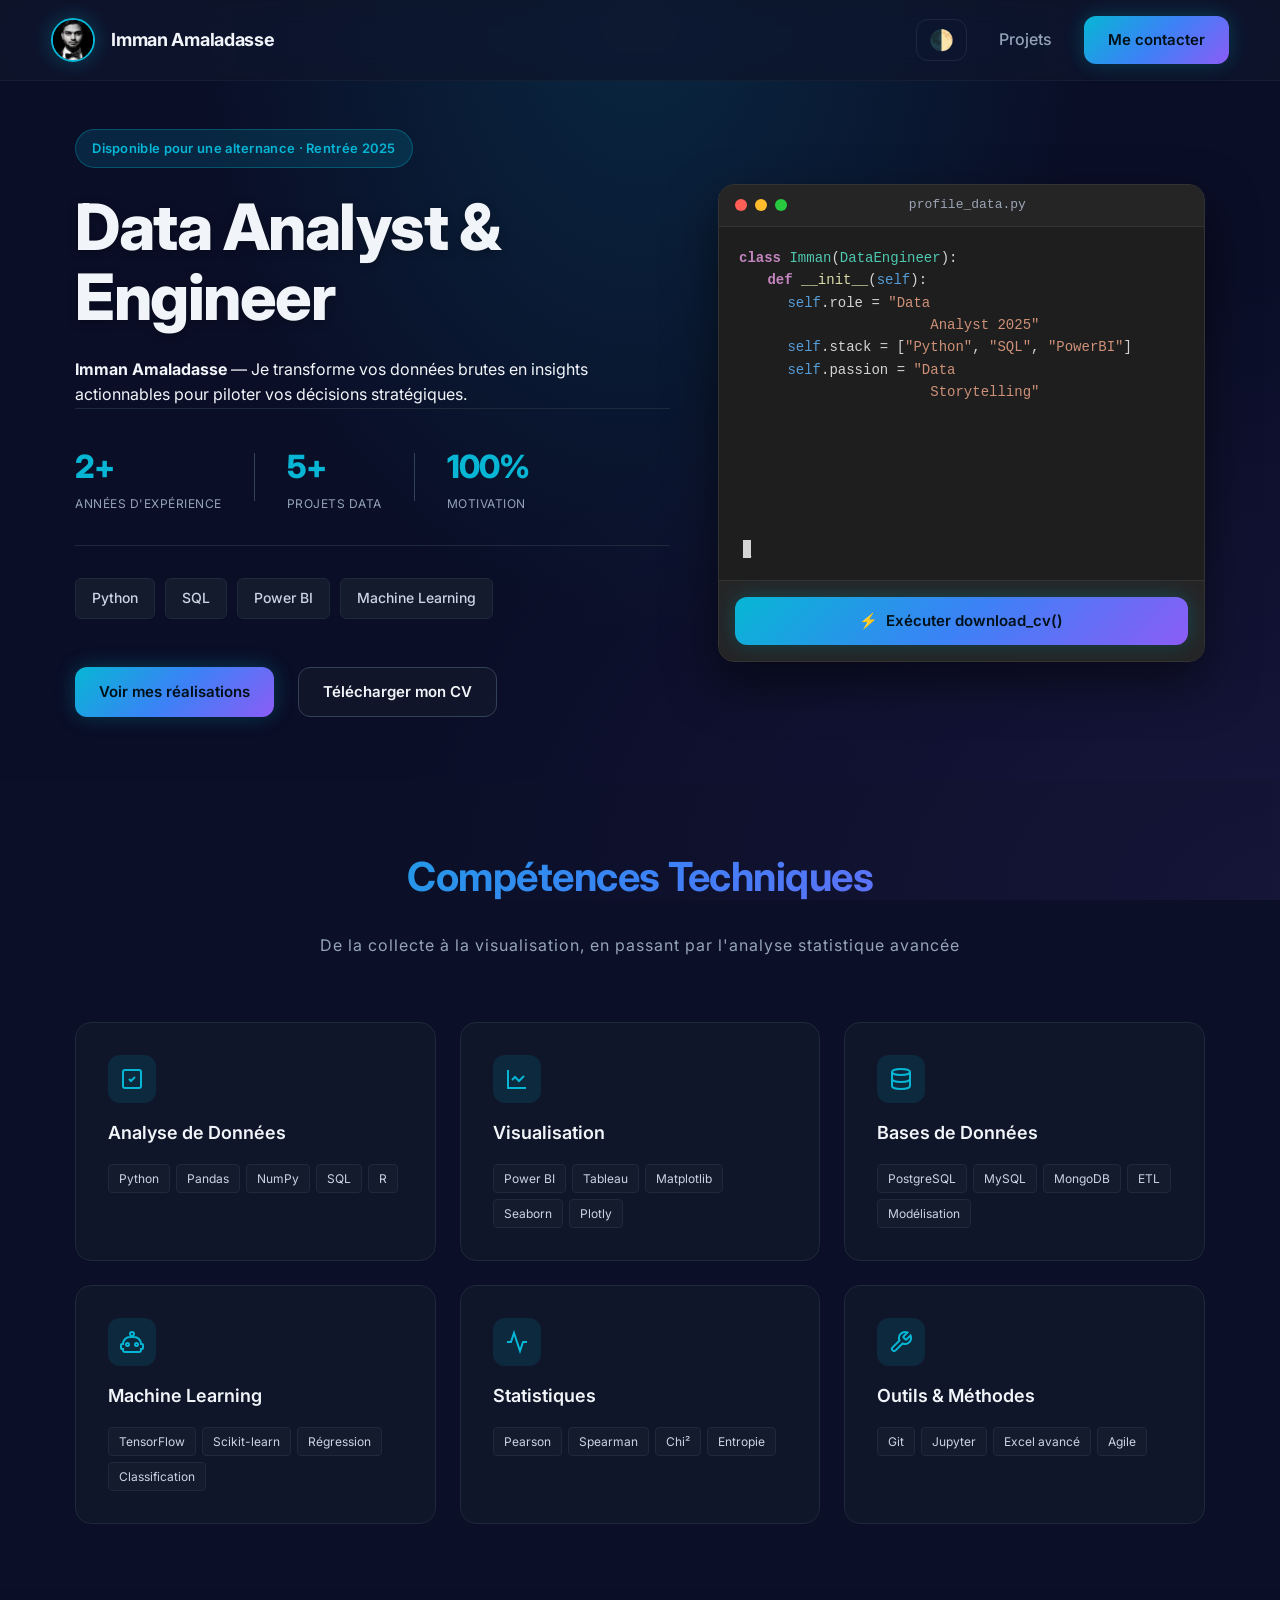
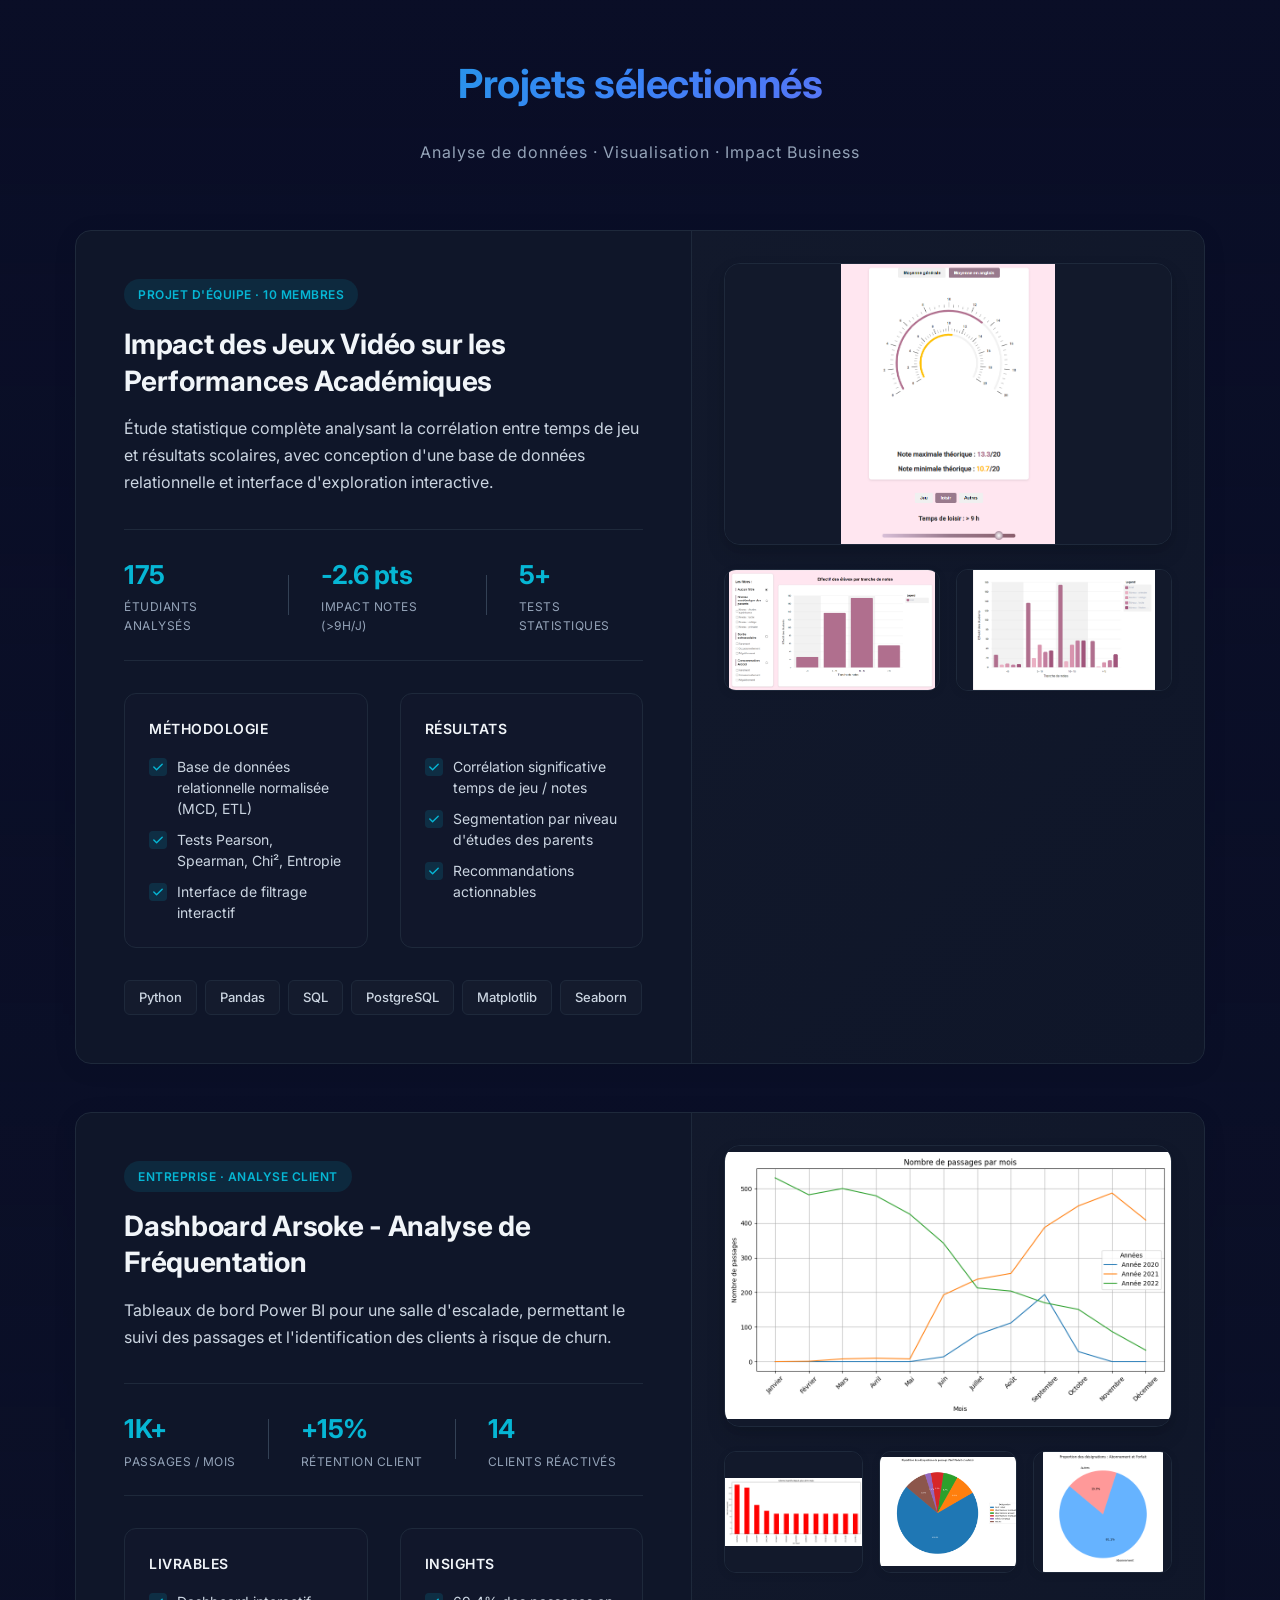
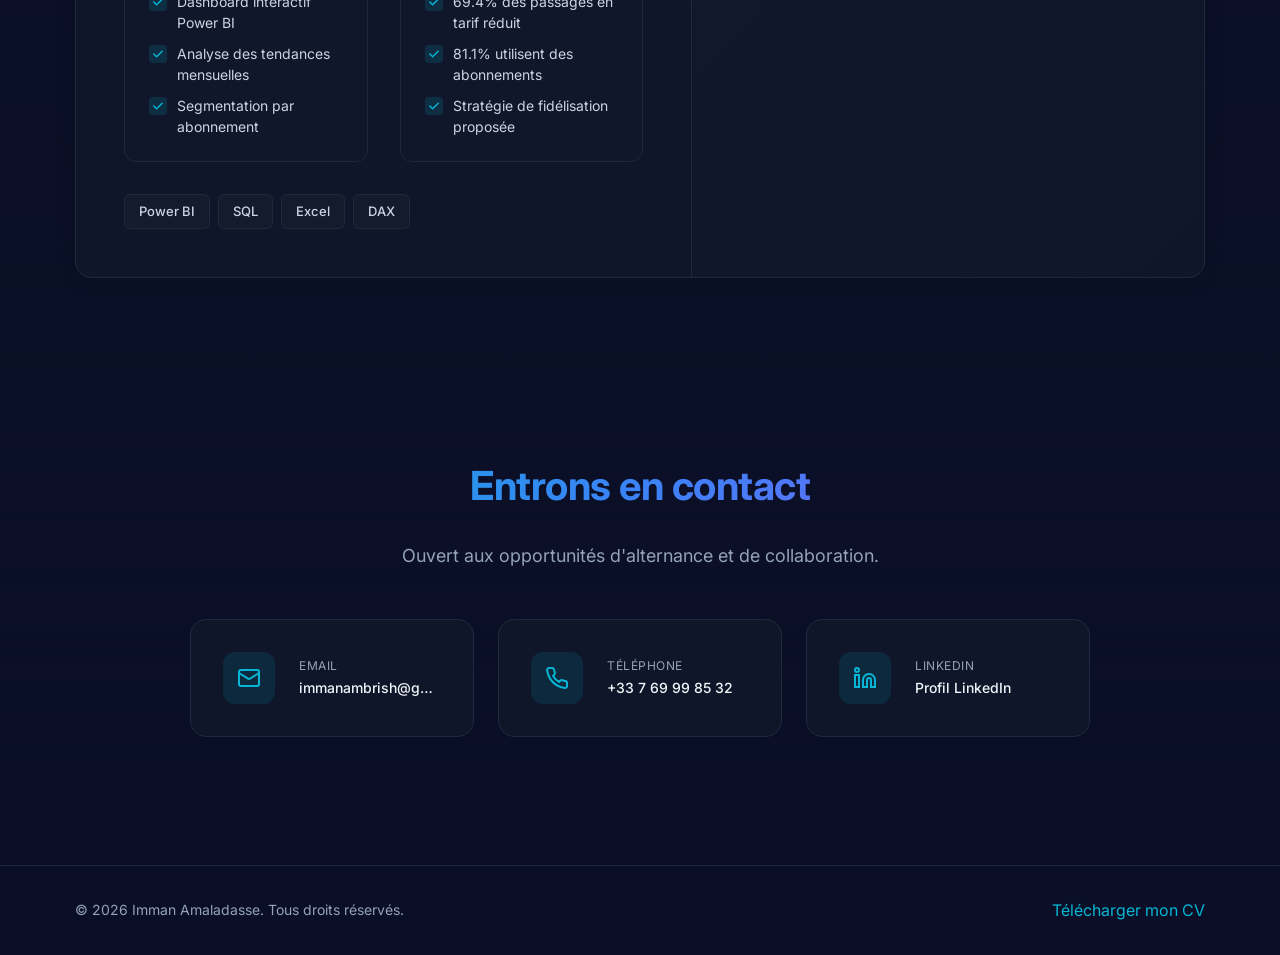
==== commit 3d640a0f: "Revert" ====
--- a/index.html
+++ b/index.html
@@ -1,1440 +1,489 @@
 <!doctype html>
-<html lang="fr">
+<html lang="fr" dir="ltr">
+
 <head>
-<meta charset="utf-8"/>
-<meta name="viewport" content="width=device-width, initial-scale=1"/>
-<title>Imman Amaladasse — Data Analyst & Engineer</title>
-<link rel="preconnect" href="https://fonts.googleapis.com"/>
-<link rel="preconnect" href="https://fonts.gstatic.com" crossorigin/>
-<link href="https://fonts.googleapis.com/css2?family=Cormorant+Garamond:ital,wght@0,300;0,400;0,600;1,300;1,400&family=DM+Mono:wght@300;400;500&family=Syne:wght@400;600;700;800&display=swap" rel="stylesheet"/>
-<style>
-:root {
-  --black: #080808;
-  --surface: #0f0f0f;
-  --surface2: #161616;
-  --surface3: #1e1e1e;
-  --gold: #c9a84c;
-  --gold-light: #e8c97a;
-  --gold-dim: #8a6f30;
-  --cyan: #00e5d4;
-  --cyan-dim: #00b5a7;
-  --cyan-glow: rgba(0,229,212,0.12);
-  --text: #f0ece3;
-  --text-dim: #8a8679;
-  --text-muted: #4a4740;
-  --border: rgba(201,168,76,0.12);
-  --border-cyan: rgba(0,229,212,0.15);
-}
-
-*, *::before, *::after { box-sizing: border-box; margin: 0; padding: 0; }
-
-html { scroll-behavior: smooth; }
-
-body {
-  background: var(--black);
-  color: var(--text);
-  font-family: 'Syne', system-ui, sans-serif;
-  font-size: 16px;
-  line-height: 1.6;
-  overflow-x: hidden;
-}
-
-/* ─── GRAIN OVERLAY ─── */
-body::before {
-  content: '';
-  position: fixed;
-  inset: 0;
-  background-image: url("data:image/svg+xml,%3Csvg viewBox='0 0 256 256' xmlns='http://www.w3.org/2000/svg'%3E%3Cfilter id='noise'%3E%3CfeTurbulence type='fractalNoise' baseFrequency='0.9' numOctaves='4' stitchTiles='stitch'/%3E%3C/filter%3E%3Crect width='100%25' height='100%25' filter='url(%23noise)' opacity='0.04'/%3E%3C/svg%3E");
-  pointer-events: none;
-  z-index: 9999;
-  opacity: 0.35;
-}
-
-/* ─── SCROLL ANIMATIONS ─── */
-.reveal {
-  opacity: 0;
-  transform: translateY(40px);
-  transition: opacity 0.8s cubic-bezier(0.16, 1, 0.3, 1), transform 0.8s cubic-bezier(0.16, 1, 0.3, 1);
-}
-.reveal.visible { opacity: 1; transform: translateY(0); }
-.reveal-delay-1 { transition-delay: 0.1s; }
-.reveal-delay-2 { transition-delay: 0.2s; }
-.reveal-delay-3 { transition-delay: 0.3s; }
-.reveal-delay-4 { transition-delay: 0.4s; }
-
-/* ─── HEADER ─── */
-.header {
-  position: fixed;
-  top: 0; left: 0; right: 0;
-  z-index: 100;
-  padding: 20px 48px;
-  display: flex;
-  align-items: center;
-  justify-content: space-between;
-  background: rgba(8,8,8,0.85);
-  backdrop-filter: blur(20px);
-  border-bottom: 1px solid var(--border);
-  transition: all 0.3s ease;
-}
-
-.logo {
-  font-family: 'Cormorant Garamond', serif;
-  font-size: 22px;
-  font-weight: 300;
-  letter-spacing: 0.08em;
-  color: var(--text);
-  text-decoration: none;
-}
-
-.logo span { color: var(--gold); }
-
-.nav { display: flex; align-items: center; gap: 40px; }
-
-.nav a {
-  font-family: 'DM Mono', monospace;
-  font-size: 11px;
-  font-weight: 400;
-  letter-spacing: 0.15em;
-  text-transform: uppercase;
-  color: var(--text-dim);
-  text-decoration: none;
-  transition: color 0.2s;
-}
-
-.nav a:hover { color: var(--cyan); }
-
-.nav-cta {
-  display: inline-flex;
-  align-items: center;
-  gap: 8px;
-  padding: 10px 24px;
-  border: 1px solid var(--gold-dim);
-  color: var(--gold) !important;
-  font-family: 'DM Mono', monospace !important;
-  font-size: 11px !important;
-  letter-spacing: 0.15em;
-  text-decoration: none;
-  transition: all 0.25s ease !important;
-}
-
-.nav-cta:hover {
-  background: var(--gold) !important;
-  color: var(--black) !important;
-  border-color: var(--gold) !important;
-}
-
-/* ─── HERO ─── */
-.hero {
-  min-height: 100vh;
-  display: flex;
-  align-items: center;
-  padding: 120px 48px 80px;
-  position: relative;
-  overflow: hidden;
-}
-
-.hero::after {
-  content: '';
-  position: absolute;
-  top: -200px; right: -200px;
-  width: 700px; height: 700px;
-  background: radial-gradient(ellipse, rgba(0,229,212,0.06) 0%, transparent 70%);
-  pointer-events: none;
-}
-
-.hero::before {
-  content: '';
-  position: absolute;
-  bottom: -300px; left: -150px;
-  width: 600px; height: 600px;
-  background: radial-gradient(ellipse, rgba(201,168,76,0.05) 0%, transparent 70%);
-  pointer-events: none;
-}
-
-.hero-inner {
-  max-width: 1200px;
-  margin: 0 auto;
-  width: 100%;
-  display: grid;
-  grid-template-columns: 1.2fr 0.8fr;
-  gap: 80px;
-  align-items: center;
-}
-
-.hero-badge {
-  display: inline-flex;
-  align-items: center;
-  gap: 8px;
-  padding: 6px 16px;
-  border: 1px solid var(--border-cyan);
-  background: var(--cyan-glow);
-  margin-bottom: 32px;
-}
-
-.hero-badge-dot {
-  width: 6px; height: 6px;
-  background: var(--cyan);
-  border-radius: 50%;
-  animation: pulse 2s infinite;
-}
-
-@keyframes pulse {
-  0%, 100% { opacity: 1; transform: scale(1); }
-  50% { opacity: 0.5; transform: scale(0.8); }
-}
-
-.hero-badge-text {
-  font-family: 'DM Mono', monospace;
-  font-size: 10px;
-  letter-spacing: 0.15em;
-  text-transform: uppercase;
-  color: var(--cyan);
-}
-
-.hero-title {
-  font-family: 'Cormorant Garamond', serif;
-  font-size: clamp(52px, 7vw, 88px);
-  font-weight: 300;
-  line-height: 0.95;
-  letter-spacing: -0.02em;
-  margin-bottom: 28px;
-}
-
-.hero-title em {
-  font-style: italic;
-  color: var(--gold);
-}
-
-.hero-sub {
-  font-size: 16px;
-  font-weight: 400;
-  color: var(--text-dim);
-  line-height: 1.7;
-  max-width: 500px;
-  margin-bottom: 48px;
-}
-
-.hero-sub strong {
-  color: var(--text);
-  font-weight: 600;
-}
-
-.hero-metrics {
-  display: flex;
-  align-items: center;
-  gap: 0;
-  margin-bottom: 48px;
-  border: 1px solid var(--border);
-}
-
-.hero-metric {
-  padding: 20px 32px;
-  border-right: 1px solid var(--border);
-}
-
-.hero-metric:last-child { border-right: none; }
-
-.metric-val {
-  font-family: 'Cormorant Garamond', serif;
-  font-size: 36px;
-  font-weight: 600;
-  color: var(--gold);
-  line-height: 1;
-  display: block;
-}
-
-.metric-label {
-  font-family: 'DM Mono', monospace;
-  font-size: 10px;
-  letter-spacing: 0.12em;
-  text-transform: uppercase;
-  color: var(--text-muted);
-  display: block;
-  margin-top: 4px;
-}
-
-.hero-actions { display: flex; align-items: center; gap: 20px; }
-
-.btn-primary {
-  display: inline-flex;
-  align-items: center;
-  gap: 10px;
-  padding: 14px 32px;
-  background: var(--gold);
-  color: var(--black);
-  font-family: 'DM Mono', monospace;
-  font-size: 11px;
-  font-weight: 500;
-  letter-spacing: 0.12em;
-  text-transform: uppercase;
-  text-decoration: none;
-  border: none;
-  cursor: pointer;
-  transition: all 0.25s ease;
-}
-
-.btn-primary:hover {
-  background: var(--gold-light);
-  transform: translateY(-1px);
-}
-
-.btn-ghost {
-  display: inline-flex;
-  align-items: center;
-  gap: 10px;
-  padding: 14px 28px;
-  border: 1px solid var(--text-muted);
-  color: var(--text-dim);
-  font-family: 'DM Mono', monospace;
-  font-size: 11px;
-  letter-spacing: 0.12em;
-  text-transform: uppercase;
-  text-decoration: none;
-  transition: all 0.25s ease;
-}
-
-.btn-ghost:hover {
-  border-color: var(--cyan);
-  color: var(--cyan);
-}
-
-/* ─── TERMINAL CARD ─── */
-.terminal-wrap {
-  position: relative;
-}
-
-.terminal-card {
-  background: var(--surface);
-  border: 1px solid rgba(201,168,76,0.2);
-  overflow: hidden;
-  position: relative;
-}
-
-.terminal-card::before {
-  content: '';
-  position: absolute;
-  top: 0; left: 0; right: 0;
-  height: 1px;
-  background: linear-gradient(90deg, transparent, var(--gold), transparent);
-}
-
-.terminal-bar {
-  display: flex;
-  align-items: center;
-  justify-content: space-between;
-  padding: 12px 16px;
-  background: var(--surface2);
-  border-bottom: 1px solid var(--border);
-}
-
-.terminal-dots { display: flex; gap: 6px; }
-.terminal-dots span { width: 10px; height: 10px; border-radius: 50%; }
-.dot-r { background: #ff5f57; }
-.dot-y { background: #ffbd2e; }
-.dot-g { background: #28c840; }
-
-.terminal-filename {
-  font-family: 'DM Mono', monospace;
-  font-size: 11px;
-  color: var(--text-muted);
-  letter-spacing: 0.05em;
-}
-
-.terminal-body { padding: 24px; font-family: 'DM Mono', monospace; font-size: 13px; line-height: 2; }
-.t-keyword { color: #c678dd; }
-.t-class { color: var(--gold-light); }
-.t-string { color: #98c379; }
-.t-self { color: #e06c75; }
-.t-comment { color: var(--text-muted); }
-.t-indent { padding-left: 24px; }
-.t-indent2 { padding-left: 48px; }
-
-.cursor-blink {
-  display: inline-block;
-  width: 8px; height: 14px;
-  background: var(--cyan);
-  vertical-align: text-bottom;
-  animation: blink 1s step-end infinite;
-}
-
-@keyframes blink { 50% { opacity: 0; } }
-
-.terminal-footer {
-  padding: 16px;
-  border-top: 1px solid var(--border);
-}
-
-.terminal-dl {
-  display: flex;
-  align-items: center;
-  justify-content: center;
-  gap: 8px;
-  padding: 12px;
-  background: var(--gold);
-  color: var(--black);
-  font-family: 'DM Mono', monospace;
-  font-size: 11px;
-  font-weight: 500;
-  letter-spacing: 0.12em;
-  text-transform: uppercase;
-  text-decoration: none;
-  transition: all 0.2s;
-}
-
-.terminal-dl:hover { background: var(--gold-light); }
-
-/* ─── SECTION WRAPPER ─── */
-.section {
-  padding: 120px 48px;
-  max-width: 1200px;
-  margin: 0 auto;
-}
-
-.section-full {
-  padding: 120px 48px;
-}
-
-.section-header {
-  display: flex;
-  align-items: flex-end;
-  justify-content: space-between;
-  margin-bottom: 80px;
-}
-
-.section-label {
-  font-family: 'DM Mono', monospace;
-  font-size: 10px;
-  letter-spacing: 0.2em;
-  text-transform: uppercase;
-  color: var(--gold-dim);
-  margin-bottom: 12px;
-}
-
-.section-title {
-  font-family: 'Cormorant Garamond', serif;
-  font-size: clamp(36px, 5vw, 56px);
-  font-weight: 300;
-  letter-spacing: -0.02em;
-  line-height: 1;
-}
-
-.section-title em { color: var(--gold); font-style: italic; }
-
-/* ─── SKILLS GRID ─── */
-.skills-divider {
-  border: none;
-  border-top: 1px solid var(--border);
-  margin: 0 48px;
-}
-
-.skills-grid {
-  display: grid;
-  grid-template-columns: repeat(3, 1fr);
-  border-top: 1px solid var(--border);
-  border-left: 1px solid var(--border);
-}
-
-.skill-card {
-  padding: 40px 36px;
-  border-right: 1px solid var(--border);
-  border-bottom: 1px solid var(--border);
-  position: relative;
-  transition: background 0.3s;
-}
-
-.skill-card:hover { background: var(--surface2); }
-
-.skill-icon {
-  width: 40px; height: 40px;
-  border: 1px solid var(--gold-dim);
-  display: flex;
-  align-items: center;
-  justify-content: center;
-  margin-bottom: 20px;
-}
-
-.skill-icon svg { width: 18px; height: 18px; stroke: var(--gold); }
-
-.skill-name {
-  font-size: 15px;
-  font-weight: 600;
-  letter-spacing: 0.03em;
-  margin-bottom: 16px;
-  color: var(--text);
-}
-
-.skill-tags {
-  display: flex;
-  flex-wrap: wrap;
-  gap: 6px;
-}
-
-.skill-tag {
-  font-family: 'DM Mono', monospace;
-  font-size: 10px;
-  letter-spacing: 0.08em;
-  padding: 4px 10px;
-  border: 1px solid var(--text-muted);
-  color: var(--text-muted);
-  transition: all 0.2s;
-}
-
-.skill-card:hover .skill-tag {
-  border-color: var(--gold-dim);
-  color: var(--gold-dim);
-}
-
-/* ─── PROJECTS ─── */
-.projects-wrap {
-  display: flex;
-  flex-direction: column;
-  gap: 2px;
-}
-
-.project-card {
-  background: var(--surface);
-  border: 1px solid var(--border);
-  overflow: hidden;
-  position: relative;
-  transition: border-color 0.3s;
-}
-
-.project-card:hover { border-color: rgba(201,168,76,0.3); }
-
-.project-card::before {
-  content: '';
-  position: absolute;
-  left: 0; top: 0; bottom: 0;
-  width: 3px;
-  background: linear-gradient(180deg, var(--gold), transparent);
-  opacity: 0;
-  transition: opacity 0.3s;
-}
-
-.project-card:hover::before { opacity: 1; }
-
-.project-inner {
-  display: grid;
-  grid-template-columns: 1fr 360px;
-  min-height: 420px;
-}
-
-.project-content { padding: 52px 52px 52px 52px; }
-
-.project-badge {
-  display: inline-flex;
-  align-items: center;
-  gap: 6px;
-  font-family: 'DM Mono', monospace;
-  font-size: 10px;
-  letter-spacing: 0.12em;
-  text-transform: uppercase;
-  color: var(--cyan);
-  margin-bottom: 24px;
-}
-
-.project-badge::before {
-  content: '';
-  display: inline-block;
-  width: 16px; height: 1px;
-  background: var(--cyan);
-}
-
-.project-title {
-  font-family: 'Cormorant Garamond', serif;
-  font-size: clamp(26px, 3vw, 38px);
-  font-weight: 400;
-  line-height: 1.1;
-  letter-spacing: -0.01em;
-  margin-bottom: 20px;
-}
-
-.project-desc {
-  font-size: 15px;
-  color: var(--text-dim);
-  line-height: 1.75;
-  max-width: 500px;
-  margin-bottom: 36px;
-}
-
-/* KEY METRICS HIGHLIGHT BAR */
-.kpi-bar {
-  display: flex;
-  align-items: stretch;
-  gap: 0;
-  border: 1px solid var(--border);
-  margin-bottom: 36px;
-  background: var(--surface2);
-}
-
-.kpi-item {
-  padding: 20px 28px;
-  border-right: 1px solid var(--border);
-  flex: 1;
-}
-
-.kpi-item:last-child { border-right: none; }
-
-.kpi-val {
-  font-family: 'Cormorant Garamond', serif;
-  font-size: 32px;
-  font-weight: 600;
-  color: var(--gold);
-  line-height: 1;
-  display: block;
-}
-
-.kpi-val.cyan { color: var(--cyan); }
-
-.kpi-label {
-  font-family: 'DM Mono', monospace;
-  font-size: 9px;
-  letter-spacing: 0.1em;
-  text-transform: uppercase;
-  color: var(--text-muted);
-  display: block;
-  margin-top: 5px;
-}
-
-/* RESULTS COLUMNS */
-.results-cols {
-  display: grid;
-  grid-template-columns: 1fr 1fr;
-  gap: 32px;
-  margin-bottom: 36px;
-}
-
-.results-col-title {
-  font-family: 'DM Mono', monospace;
-  font-size: 10px;
-  letter-spacing: 0.12em;
-  text-transform: uppercase;
-  color: var(--gold-dim);
-  margin-bottom: 12px;
-}
-
-.check-list { list-style: none; }
-
-.check-list li {
-  display: flex;
-  align-items: flex-start;
-  gap: 10px;
-  font-size: 13px;
-  color: var(--text-dim);
-  padding: 5px 0;
-  line-height: 1.5;
-}
-
-.check-list li::before {
-  content: '→';
-  color: var(--cyan);
-  flex-shrink: 0;
-  margin-top: 1px;
-  font-family: 'DM Mono', monospace;
-}
-
-.tech-stack {
-  display: flex;
-  flex-wrap: wrap;
-  gap: 8px;
-}
-
-.tech-pill {
-  font-family: 'DM Mono', monospace;
-  font-size: 10px;
-  letter-spacing: 0.08em;
-  padding: 5px 12px;
-  border: 1px solid rgba(201,168,76,0.25);
-  color: var(--gold-dim);
-  background: rgba(201,168,76,0.04);
-}
-
-/* PROJECT VISUAL PANEL */
-.project-visuals {
-  background: var(--surface2);
-  border-left: 1px solid var(--border);
-  display: flex;
-  flex-direction: column;
-  overflow: hidden;
-}
-
-.visual-main {
-  flex: 1;
-  overflow: hidden;
-  position: relative;
-}
-
-.visual-main img {
-  width: 100%; height: 100%;
-  object-fit: cover;
-  filter: brightness(0.85) saturate(0.9);
-  transition: filter 0.4s;
-}
-
-.project-card:hover .visual-main img { filter: brightness(0.95) saturate(1); }
-
-.visual-thumbnails {
-  display: grid;
-  grid-template-columns: repeat(2, 1fr);
-  gap: 2px;
-  border-top: 2px solid var(--border);
-}
-
-.visual-thumb {
-  aspect-ratio: 16/10;
-  overflow: hidden;
-  cursor: pointer;
-}
-
-.visual-thumb img {
-  width: 100%; height: 100%;
-  object-fit: cover;
-  filter: brightness(0.7) saturate(0.8);
-  transition: filter 0.3s;
-}
-
-.visual-thumb:hover img { filter: brightness(1) saturate(1); }
-
-.visual-thumb-3 {
-  grid-column: span 3;
-}
-
-.visual-thumbnails-3 { grid-template-columns: repeat(3, 1fr); }
-
-/* ─── INSIGHTS SECTION (rapport highlights) ─── */
-.insights-bg {
-  background: var(--surface);
-  border-top: 1px solid var(--border);
-  border-bottom: 1px solid var(--border);
-}
-
-.insights-grid {
-  display: grid;
-  grid-template-columns: repeat(4, 1fr);
-  border-left: 1px solid var(--border);
-}
-
-.insight-card {
-  padding: 48px 36px;
-  border-right: 1px solid var(--border);
-  position: relative;
-}
-
-.insight-number {
-  font-family: 'Cormorant Garamond', serif;
-  font-size: 56px;
-  font-weight: 300;
-  color: var(--gold);
-  line-height: 1;
-  display: block;
-  margin-bottom: 12px;
-}
-
-.insight-number.cyan-num { color: var(--cyan); }
-
-.insight-text {
-  font-size: 14px;
-  color: var(--text-dim);
-  line-height: 1.6;
-}
-
-.insight-tag {
-  position: absolute;
-  top: 24px; right: 24px;
-  font-family: 'DM Mono', monospace;
-  font-size: 9px;
-  letter-spacing: 0.12em;
-  text-transform: uppercase;
-  color: var(--text-muted);
-}
-
-/* ─── CONTACT ─── */
-.contact-bg {
-  background: var(--surface);
-  position: relative;
-  overflow: hidden;
-}
-
-.contact-bg::before {
-  content: '';
-  position: absolute;
-  bottom: -200px; right: -200px;
-  width: 500px; height: 500px;
-  background: radial-gradient(ellipse, rgba(0,229,212,0.06) 0%, transparent 70%);
-  pointer-events: none;
-}
-
-.contact-inner {
-  max-width: 1200px;
-  margin: 0 auto;
-  padding: 120px 48px;
-  display: grid;
-  grid-template-columns: 1fr 1fr;
-  gap: 80px;
-  align-items: start;
-}
-
-.contact-lead {
-  font-family: 'Cormorant Garamond', serif;
-  font-size: 15px;
-  font-style: italic;
-  color: var(--gold-dim);
-  margin-bottom: 24px;
-}
-
-.contact-title {
-  font-family: 'Cormorant Garamond', serif;
-  font-size: clamp(36px, 4vw, 52px);
-  font-weight: 300;
-  line-height: 1.05;
-  letter-spacing: -0.02em;
-  margin-bottom: 20px;
-}
-
-.contact-desc {
-  font-size: 15px;
-  color: var(--text-dim);
-  line-height: 1.7;
-  margin-bottom: 40px;
-}
-
-.contact-links { display: flex; flex-direction: column; gap: 1px; }
-
-.contact-link {
-  display: flex;
-  align-items: center;
-  gap: 20px;
-  padding: 20px 24px;
-  border: 1px solid var(--border);
-  text-decoration: none;
-  color: var(--text);
-  background: var(--surface2);
-  transition: all 0.25s ease;
-  position: relative;
-}
-
-.contact-link:hover {
-  border-color: rgba(201,168,76,0.3);
-  background: var(--surface3);
-  transform: translateX(8px);
-}
-
-.contact-link-icon {
-  width: 40px; height: 40px;
-  border: 1px solid var(--border);
-  display: flex;
-  align-items: center;
-  justify-content: center;
-  flex-shrink: 0;
-  background: var(--surface);
-}
-
-.contact-link-icon svg { width: 16px; height: 16px; stroke: var(--gold); }
-
-.contact-link-label {
-  font-family: 'DM Mono', monospace;
-  font-size: 9px;
-  letter-spacing: 0.12em;
-  text-transform: uppercase;
-  color: var(--text-muted);
-  display: block;
-}
-
-.contact-link-value {
-  font-size: 14px;
-  font-weight: 600;
-  color: var(--text);
-  display: block;
-  margin-top: 2px;
-}
-
-.contact-link-arrow {
-  position: absolute;
-  right: 20px;
-  color: var(--text-muted);
-  font-family: 'DM Mono', monospace;
-  font-size: 14px;
-  transition: all 0.25s;
-}
-
-.contact-link:hover .contact-link-arrow {
-  color: var(--gold);
-  transform: translateX(4px);
-}
-
-/* ─── FOOTER ─── */
-footer {
-  border-top: 1px solid var(--border);
-  padding: 32px 48px;
-  display: flex;
-  align-items: center;
-  justify-content: space-between;
-}
-
-.footer-copy {
-  font-family: 'DM Mono', monospace;
-  font-size: 11px;
-  color: var(--text-muted);
-  letter-spacing: 0.05em;
-}
-
-.footer-dl {
-  display: flex;
-  align-items: center;
-  gap: 8px;
-  padding: 8px 20px;
-  border: 1px solid var(--border);
-  font-family: 'DM Mono', monospace;
-  font-size: 10px;
-  letter-spacing: 0.12em;
-  text-transform: uppercase;
-  color: var(--text-dim);
-  text-decoration: none;
-  transition: all 0.2s;
-}
-
-.footer-dl:hover { border-color: var(--gold-dim); color: var(--gold); }
-
-/* ─── MODAL ─── */
-.modal {
-  display: none;
-  position: fixed;
-  inset: 0;
-  background: rgba(8,8,8,0.92);
-  z-index: 1000;
-  align-items: center;
-  justify-content: center;
-  backdrop-filter: blur(8px);
-}
-
-.modal.active { display: flex; }
-
-.modal-img {
-  max-width: 90vw;
-  max-height: 85vh;
-  object-fit: contain;
-  border: 1px solid var(--border);
-}
-
-.modal-close {
-  position: fixed;
-  top: 24px; right: 32px;
-  font-family: 'DM Mono', monospace;
-  font-size: 20px;
-  color: var(--text-muted);
-  cursor: pointer;
-  transition: color 0.2s;
-  background: none;
-  border: none;
-}
-
-.modal-close:hover { color: var(--text); }
-
-/* ─── RESPONSIVE ─── */
-@media (max-width: 1024px) {
-  .hero-inner { grid-template-columns: 1fr; gap: 60px; }
-  .project-inner { grid-template-columns: 1fr; }
-  .project-visuals { height: 280px; flex-direction: row; border-left: none; border-top: 1px solid var(--border); }
-  .insights-grid { grid-template-columns: repeat(2, 1fr); }
-  .skills-grid { grid-template-columns: repeat(2, 1fr); }
-  .contact-inner { grid-template-columns: 1fr; }
-}
-
-@media (max-width: 768px) {
-  .header { padding: 16px 24px; }
-  .hero { padding: 100px 24px 60px; }
-  .section, .contact-inner { padding: 80px 24px; }
-  .section-full { padding: 80px 24px; }
-  .skills-grid { grid-template-columns: 1fr; }
-  .insights-grid { grid-template-columns: 1fr; }
-  .results-cols { grid-template-columns: 1fr; }
-  .hero-metrics { flex-wrap: wrap; }
-  .kpi-bar { flex-wrap: wrap; }
-  footer { flex-direction: column; gap: 16px; text-align: center; }
-  .nav { gap: 20px; }
-}
-</style>
+  <meta charset="utf-8" />
+  <meta name="viewport" content="width=device-width, initial-scale=1" />
+  <title>Portfolio — Imman Amaladasse</title>
+  <meta name="description"
+    content="Portfolio professionnel de Imman Amaladasse: projets data, compétences, et coordonnées." />
+
+  <!-- SEO -->
+  <meta name="theme-color" content="#0f172a" />
+  <link rel="canonical" href="/" />
+
+  <!-- Open Graph / Social -->
+  <meta property="og:type" content="website" />
+  <meta property="og:locale" content="fr_FR" />
+  <meta property="og:title" content="Portfolio — Imman Amaladasse" />
+  <meta property="og:description"
+    content="Portfolio professionnel de Imman Amaladasse: projets data, compétences, et coordonnées." />
+  <meta property="og:image" content="ImmanAmaladasse-CV_page-0001.jpg" />
+  <meta property="og:url" content="/" />
+
+  <!-- Twitter Card -->
+  <meta name="twitter:card" content="summary_large_image" />
+  <meta name="twitter:title" content="Portfolio — Imman Amaladasse" />
+  <meta name="twitter:description" content="Portfolio professionnel de Imman Amaladasse." />
+  <meta name="twitter:image" content="ImmanAmaladasse-CV_page-0001.jpg" />
+
+  <link rel="preconnect" href="https://fonts.googleapis.com" />
+  <link rel="preconnect" href="https://fonts.gstatic.com" crossorigin />
+  <link href="https://fonts.googleapis.com/css2?family=Inter:wght@300;400;500;600;700&display=swap" rel="stylesheet" />
+  <link rel="stylesheet" href="styles.css" />
+  <!-- Three.js & Vanta.js for 3D Background -->
+  <script src="https://cdnjs.cloudflare.com/ajax/libs/three.js/r134/three.min.js"></script>
+  <script src="https://cdn.jsdelivr.net/npm/vanta@latest/dist/vanta.net.min.js"></script>
 </head>
+
 <body>
-
-<!-- ─── HEADER ─── -->
-<header class="header" id="top">
-  <a href="#top" class="logo">Imman <span>Amaladasse</span></a>
-  <nav class="nav">
-    <a href="#competences">Compétences</a>
-    <a href="#projets">Projets</a>
-    <a href="#contact" class="nav-cta">Me contacter</a>
-  </nav>
-</header>
-
-<!-- ─── HERO ─── -->
-<section class="hero">
-  <div class="hero-inner">
-    <div>
-      <div class="hero-badge reveal">
-        <span class="hero-badge-dot"></span>
-        <span class="hero-badge-text">Disponible · Alternance 2025</span>
+  <a class="skip-link" href="#contenu">Aller au contenu</a>
+
+  <header class="site-header" role="banner">
+    <div class="container header-inner">
+      <a class="brand" href="#">
+        <img src="supawork-image-20250226T19092724.png" alt="Imman Amaladasse" class="brand-photo" />
+        <span class="brand-text">Imman Amaladasse</span>
+      </a>
+      <nav class="site-nav" aria-label="Navigation principale">
+        <button id="theme-toggle" class="icon-btn" aria-label="Basculer le thème" title="Basculer le thème">
+          <span class="icon">🌓</span>
+        </button>
+        <a href="#projets" class="nav-link">Projets</a>
+        <a href="#contact" class="btn primary">Me contacter</a>
+      </nav>
+    </div>
+  </header>
+
+  <main id="contenu" class="site-main" tabindex="-1">
+    <!-- Hero -->
+    <section class="section hero" aria-label="Présentation">
+      <div class="container grid-2">
+        <div class="hero-text">
+          <span class="hero-badge">Disponible pour une alternance · Rentrée 2025</span>
+          <h1 class="headline">Data Analyst & <span class="accent">Engineer</span></h1>
+          <p class="lede">
+            <strong>Imman Amaladasse</strong> — Je transforme vos données brutes en insights actionnables
+            pour piloter vos décisions stratégiques.
+          </p>
+
+          <div class="hero-metrics">
+            <div class="hero-metric">
+              <span class="hero-metric-value">2+</span>
+              <span class="hero-metric-label">Années d'expérience</span>
+            </div>
+            <div class="hero-metric-divider"></div>
+            <div class="hero-metric">
+              <span class="hero-metric-value">5+</span>
+              <span class="hero-metric-label">Projets Data</span>
+            </div>
+            <div class="hero-metric-divider"></div>
+            <div class="hero-metric">
+              <span class="hero-metric-value">100%</span>
+              <span class="hero-metric-label">Motivation</span>
+            </div>
+          </div>
+
+          <div class="hero-skills">
+            <span class="hero-skill">Python</span>
+            <span class="hero-skill">SQL</span>
+            <span class="hero-skill">Power BI</span>
+            <span class="hero-skill">Machine Learning</span>
+          </div>
+
+          <div class="actions">
+            <a href="#projets" class="btn primary">Voir mes réalisations</a>
+            <a href="ImmanAmaladasse-CV.pdf" download class="btn ghost">Télécharger mon CV</a>
+          </div>
+        </div>
+
+        <div class="hero-media tilt-element">
+          <div class="glass-card terminal-card">
+            <div class="terminal-header">
+              <div class="terminal-controls">
+                <span class="control red"></span>
+                <span class="control yellow"></span>
+                <span class="control green"></span>
+              </div>
+              <div class="terminal-title">profile_data.py</div>
+            </div>
+
+            <div class="terminal-content">
+              <div class="code-line"><span class="keyword">class</span> <span class="class-name">Imman</span>(<span
+                  class="inherited">DataEngineer</span>):</div>
+              <div class="code-line indent"> <span class="keyword">def</span> <span
+                  class="function">__init__</span>(<span class="self">self</span>):</div>
+              <div class="code-line double-indent"> <span class="self">self</span>.role = <span class="string">"Data
+                  Analyst 2025"</span></div>
+              <div class="code-line double-indent"> <span class="self">self</span>.stack = [<span
+                  class="string">"Python"</span>, <span class="string">"SQL"</span>, <span
+                  class="string">"PowerBI"</span>]</div>
+              <div class="code-line double-indent"> <span class="self">self</span>.passion = <span class="string">"Data
+                  Storytelling"</span></div>
+              <div class="code-line indent"> </div>
+              <div class="code-line indent"> <span class="keyword">def</span> <span
+                  class="function">get_resume</span>(<span class="self">self</span>):</div>
+              <div class="code-line double-indent"> <span class="keyword">return</span> <span class="string">"Loading
+                  CV..."</span></div>
+              <div class="code-line"></div>
+              <div class="code-line"><span class="comment"># Ready to deploy</span></div>
+              <div class="typing-cursor">_</div>
+            </div>
+
+            <div class="card-footer terminal-footer">
+              <a href="ImmanAmaladasse-CV.pdf" download class="btn primary full-width terminal-btn">
+                <span class="btn-icon">⚡</span>
+                <span>Exécuter download_cv()</span>
+              </a>
+            </div>
+          </div>
+        </div>
+
+
+        <div id="vanta-bg"></div>
+    </section>
+
+    <!-- Compétences -->
+    <section id="competences" class="section skills-section" aria-labelledby="competences-title">
+      <div class="container">
+        <div class="section-header-centered">
+          <h2 id="competences-title" class="section-title">Compétences Techniques</h2>
+          <p class="section-subtitle">De la collecte à la visualisation, en passant par l'analyse statistique avancée
+          </p>
+        </div>
+
+        <div class="skills-grid-modern">
+          <div class="skill-card-modern">
+            <div class="skill-icon">
+              <svg xmlns="http://www.w3.org/2000/svg" width="24" height="24" viewBox="0 0 24 24" fill="none"
+                stroke="currentColor" stroke-width="2">
+                <rect x="3" y="3" width="18" height="18" rx="2" />
+                <path d="m9 12 2 2 4-4" />
+              </svg>
+            </div>
+            <h3 class="skill-title">Analyse de Données</h3>
+            <div class="skill-tags">
+              <span>Python</span><span>Pandas</span><span>NumPy</span><span>SQL</span><span>R</span>
+            </div>
+          </div>
+
+          <div class="skill-card-modern">
+            <div class="skill-icon">
+              <svg xmlns="http://www.w3.org/2000/svg" width="24" height="24" viewBox="0 0 24 24" fill="none"
+                stroke="currentColor" stroke-width="2">
+                <path d="M3 3v18h18" />
+                <path d="m19 9-5 5-4-4-3 3" />
+              </svg>
+            </div>
+            <h3 class="skill-title">Visualisation</h3>
+            <div class="skill-tags">
+              <span>Power BI</span><span>Tableau</span><span>Matplotlib</span><span>Seaborn</span><span>Plotly</span>
+            </div>
+          </div>
+
+          <div class="skill-card-modern">
+            <div class="skill-icon">
+              <svg xmlns="http://www.w3.org/2000/svg" width="24" height="24" viewBox="0 0 24 24" fill="none"
+                stroke="currentColor" stroke-width="2">
+                <ellipse cx="12" cy="5" rx="9" ry="3" />
+                <path d="M3 5V19A9 3 0 0 0 21 19V5" />
+                <path d="M3 12A9 3 0 0 0 21 12" />
+              </svg>
+            </div>
+            <h3 class="skill-title">Bases de Données</h3>
+            <div class="skill-tags">
+              <span>PostgreSQL</span><span>MySQL</span><span>MongoDB</span><span>ETL</span><span>Modélisation</span>
+            </div>
+          </div>
+
+          <div class="skill-card-modern">
+            <div class="skill-icon">
+              <svg xmlns="http://www.w3.org/2000/svg" width="24" height="24" viewBox="0 0 24 24" fill="none"
+                stroke="currentColor" stroke-width="2">
+                <path
+                  d="M12 2a2 2 0 0 1 2 2c0 .74-.4 1.39-1 1.73V7h1a7 7 0 0 1 7 7h1a1 1 0 0 1 1 1v3a1 1 0 0 1-1 1h-1v1a2 2 0 0 1-2 2H5a2 2 0 0 1-2-2v-1H2a1 1 0 0 1-1-1v-3a1 1 0 0 1 1-1h1a7 7 0 0 1 7-7h1V5.73c-.6-.34-1-.99-1-1.73a2 2 0 0 1 2-2M7.5 13a1.5 1.5 0 1 0 0 3 1.5 1.5 0 0 0 0-3m9 0a1.5 1.5 0 1 0 0 3 1.5 1.5 0 0 0 0-3" />
+              </svg>
+            </div>
+            <h3 class="skill-title">Machine Learning</h3>
+            <div class="skill-tags">
+              <span>TensorFlow</span><span>Scikit-learn</span><span>Régression</span><span>Classification</span>
+            </div>
+          </div>
+
+          <div class="skill-card-modern">
+            <div class="skill-icon">
+              <svg xmlns="http://www.w3.org/2000/svg" width="24" height="24" viewBox="0 0 24 24" fill="none"
+                stroke="currentColor" stroke-width="2">
+                <path d="M22 12h-4l-3 9L9 3l-3 9H2" />
+              </svg>
+            </div>
+            <h3 class="skill-title">Statistiques</h3>
+            <div class="skill-tags">
+              <span>Pearson</span><span>Spearman</span><span>Chi²</span><span>Entropie</span>
+            </div>
+          </div>
+
+          <div class="skill-card-modern">
+            <div class="skill-icon">
+              <svg xmlns="http://www.w3.org/2000/svg" width="24" height="24" viewBox="0 0 24 24" fill="none"
+                stroke="currentColor" stroke-width="2">
+                <path
+                  d="M14.7 6.3a1 1 0 0 0 0 1.4l1.6 1.6a1 1 0 0 0 1.4 0l3.77-3.77a6 6 0 0 1-7.94 7.94l-6.91 6.91a2.12 2.12 0 0 1-3-3l6.91-6.91a6 6 0 0 1 7.94-7.94l-3.76 3.76z" />
+              </svg>
+            </div>
+            <h3 class="skill-title">Outils & Méthodes</h3>
+            <div class="skill-tags">
+              <span>Git</span><span>Jupyter</span><span>Excel avancé</span><span>Agile</span>
+            </div>
+          </div>
+        </div>
       </div>
-      <h1 class="hero-title reveal reveal-delay-1">
-        Data<br/>
-        <em>Analyst</em><br/>
-        & Engineer
-      </h1>
-      <p class="hero-sub reveal reveal-delay-2">
-        Je transforme des données brutes en <strong>insights actionnables</strong> —
-        de la conception de bases relationnelles à la visualisation stratégique,
-        en passant par l'analyse statistique avancée.
-      </p>
-      <div class="hero-metrics reveal reveal-delay-3">
-        <div class="hero-metric">
-          <span class="metric-val">2+</span>
-          <span class="metric-label">Années exp.</span>
-        </div>
-        <div class="hero-metric">
-          <span class="metric-val">5+</span>
-          <span class="metric-label">Projets data</span>
-        </div>
-        <div class="hero-metric">
-          <span class="metric-val">175</span>
-          <span class="metric-label">Individus analysés</span>
-        </div>
+    </section>
+
+    <!-- Projets -->
+    <section id="projets" class="section projects-section" aria-labelledby="projets-title">
+      <div class="container">
+        <div class="section-header-centered">
+          <h2 id="projets-title" class="section-title">Projets sélectionnés</h2>
+          <p class="section-subtitle">Analyse de données · Visualisation · Impact Business</p>
+        </div>
+
+        <!-- Projet 1 - Gaming & Performances Scolaires -->
+        <article class="project-card-modern">
+          <div class="project-content">
+            <div class="project-main">
+              <span class="project-badge">Projet d'équipe · 10 membres</span>
+              <h3 class="project-title-modern">Impact des Jeux Vidéo sur les Performances Académiques</h3>
+              <p class="project-lead">
+                Étude statistique complète analysant la corrélation entre temps de jeu et résultats scolaires,
+                avec conception d'une base de données relationnelle et interface d'exploration interactive.
+              </p>
+
+              <!-- Métriques avec séparateurs -->
+              <div class="metrics-row">
+                <div class="metric-item">
+                  <span class="metric-value">175</span>
+                  <span class="metric-label">Étudiants analysés</span>
+                </div>
+                <div class="metric-divider"></div>
+                <div class="metric-item">
+                  <span class="metric-value">-2.6 pts</span>
+                  <span class="metric-label">Impact notes (&gt;9h/j)</span>
+                </div>
+                <div class="metric-divider"></div>
+                <div class="metric-item">
+                  <span class="metric-value">5+</span>
+                  <span class="metric-label">Tests statistiques</span>
+                </div>
+              </div>
+
+              <!-- Points clés avec coches -->
+              <div class="features-grid">
+                <div class="feature-column">
+                  <h4 class="feature-title">Méthodologie</h4>
+                  <ul class="check-list">
+                    <li>Base de données relationnelle normalisée (MCD, ETL)</li>
+                    <li>Tests Pearson, Spearman, Chi², Entropie</li>
+                    <li>Interface de filtrage interactif</li>
+                  </ul>
+                </div>
+                <div class="feature-column">
+                  <h4 class="feature-title">Résultats</h4>
+                  <ul class="check-list">
+                    <li>Corrélation significative temps de jeu / notes</li>
+                    <li>Segmentation par niveau d'études des parents</li>
+                    <li>Recommandations actionnables</li>
+                  </ul>
+                </div>
+              </div>
+
+              <!-- Technologies -->
+              <div class="tech-stack-modern">
+                <span class="tech-pill">Python</span>
+                <span class="tech-pill">Pandas</span>
+                <span class="tech-pill">SQL</span>
+                <span class="tech-pill">PostgreSQL</span>
+                <span class="tech-pill">Matplotlib</span>
+                <span class="tech-pill">Seaborn</span>
+              </div>
+            </div>
+
+            <!-- Galerie épurée -->
+            <div class="project-visuals">
+              <div class="visual-showcase">
+                <img src="img1.png" alt="Interface avec jauge temps de loisirs" class="showcase-img"
+                  data-zoom="img1.png" />
+              </div>
+              <div class="visual-grid-small">
+                <div class="visual-thumb" data-zoom="histogramme effectif eleves par tranche de notes.png">
+                  <img src="histogramme effectif eleves par tranche de notes.png" alt="Distribution des notes" />
+                </div>
+                <div class="visual-thumb" data-zoom="img2.png">
+                  <img src="img2.png" alt="Filtres interactifs" />
+                </div>
+              </div>
+            </div>
+          </div>
+        </article>
+
+        <!-- Projet 2 - Arsoke -->
+        <article class="project-card-modern">
+          <div class="project-content">
+            <div class="project-main">
+              <span class="project-badge">Entreprise · Analyse Client</span>
+              <h3 class="project-title-modern">Dashboard Arsoke - Analyse de Fréquentation</h3>
+              <p class="project-lead">
+                Tableaux de bord Power BI pour une salle d'escalade, permettant le suivi des passages
+                et l'identification des clients à risque de churn.
+              </p>
+
+              <!-- Métriques avec séparateurs -->
+              <div class="metrics-row">
+                <div class="metric-item">
+                  <span class="metric-value">1K+</span>
+                  <span class="metric-label">Passages / mois</span>
+                </div>
+                <div class="metric-divider"></div>
+                <div class="metric-item">
+                  <span class="metric-value">+15%</span>
+                  <span class="metric-label">Rétention client</span>
+                </div>
+                <div class="metric-divider"></div>
+                <div class="metric-item">
+                  <span class="metric-value">14</span>
+                  <span class="metric-label">Clients réactivés</span>
+                </div>
+              </div>
+
+              <!-- Points clés avec coches -->
+              <div class="features-grid">
+                <div class="feature-column">
+                  <h4 class="feature-title">Livrables</h4>
+                  <ul class="check-list">
+                    <li>Dashboard interactif Power BI</li>
+                    <li>Analyse des tendances mensuelles</li>
+                    <li>Segmentation par abonnement</li>
+                  </ul>
+                </div>
+                <div class="feature-column">
+                  <h4 class="feature-title">Insights</h4>
+                  <ul class="check-list">
+                    <li>69.4% des passages en tarif réduit</li>
+                    <li>81.1% utilisent des abonnements</li>
+                    <li>Stratégie de fidélisation proposée</li>
+                  </ul>
+                </div>
+              </div>
+
+              <!-- Technologies -->
+              <div class="tech-stack-modern">
+                <span class="tech-pill">Power BI</span>
+                <span class="tech-pill">SQL</span>
+                <span class="tech-pill">Excel</span>
+                <span class="tech-pill">DAX</span>
+              </div>
+            </div>
+
+            <!-- Galerie épurée avec 3 images -->
+            <div class="project-visuals">
+              <div class="visual-showcase">
+                <img src="coubes.png" alt="Évolution des passages mensuels" class="showcase-img"
+                  data-zoom="coubes.png" />
+              </div>
+              <div class="visual-grid-triple">
+                <div class="visual-thumb" data-zoom="diagrame en batton.png">
+                  <img src="diagrame en batton.png" alt="Clients inactifs" />
+                </div>
+                <div class="visual-thumb" data-zoom="graph_camebaire-répartition_désinations.png">
+                  <img src="graph_camebaire-répartition_désinations.png" alt="Répartition passages" />
+                </div>
+                <div class="visual-thumb" data-zoom="graph camebaire.png">
+                  <img src="graph camebaire.png" alt="Répartition abonnements" />
+                </div>
+              </div>
+            </div>
+          </div>
+        </article>
       </div>
-      <div class="hero-actions reveal reveal-delay-4">
-        <a href="#projets" class="btn-primary">
-          <svg width="14" height="14" viewBox="0 0 24 24" fill="none" stroke="currentColor" stroke-width="2"><polyline points="7 17 17 7"/><polyline points="7 7 17 7 17 17"/></svg>
-          Voir mes projets
-        </a>
-        <a href="ImmanAmaladasse-CV.pdf" download class="btn-ghost">
-          <svg width="14" height="14" viewBox="0 0 24 24" fill="none" stroke="currentColor" stroke-width="2"><path d="M21 15v4a2 2 0 0 1-2 2H5a2 2 0 0 1-2-2v-4"/><polyline points="7 10 12 15 17 10"/><line x1="12" y1="15" x2="12" y2="3"/></svg>
-          Télécharger CV
-        </a>
+    </section>
+
+
+    <!-- Contact -->
+    <section id="contact" class="section contact-section-modern" aria-labelledby="contact-title">
+      <div class="container">
+        <div class="contact-content">
+          <div class="contact-header">
+            <h2 id="contact-title" class="section-title">Entrons en contact</h2>
+            <p class="contact-subtitle">Ouvert aux opportunités d'alternance et de collaboration.</p>
+          </div>
+
+          <div class="contact-grid-modern">
+            <a href="mailto:immanambrish@gmail.com" class="contact-card-modern">
+              <div class="contact-icon-modern">
+                <svg xmlns="http://www.w3.org/2000/svg" width="24" height="24" viewBox="0 0 24 24" fill="none"
+                  stroke="currentColor" stroke-width="2">
+                  <rect width="20" height="16" x="2" y="4" rx="2" />
+                  <path d="m22 7-8.97 5.7a1.94 1.94 0 0 1-2.06 0L2 7" />
+                </svg>
+              </div>
+              <div class="contact-info">
+                <span class="contact-label">Email</span>
+                <span class="contact-value">immanambrish@gmail.com</span>
+              </div>
+            </a>
+
+            <a href="tel:+33769998532" class="contact-card-modern">
+              <div class="contact-icon-modern">
+                <svg xmlns="http://www.w3.org/2000/svg" width="24" height="24" viewBox="0 0 24 24" fill="none"
+                  stroke="currentColor" stroke-width="2">
+                  <path
+                    d="M22 16.92v3a2 2 0 0 1-2.18 2 19.79 19.79 0 0 1-8.63-3.07 19.5 19.5 0 0 1-6-6 19.79 19.79 0 0 1-3.07-8.67A2 2 0 0 1 4.11 2h3a2 2 0 0 1 2 1.72 12.84 12.84 0 0 0 .7 2.81 2 2 0 0 1-.45 2.11L8.09 9.91a16 16 0 0 0 6 6l1.27-1.27a2 2 0 0 1 2.11-.45 12.84 12.84 0 0 0 2.81.7A2 2 0 0 1 22 16.92z" />
+                </svg>
+              </div>
+              <div class="contact-info">
+                <span class="contact-label">Téléphone</span>
+                <span class="contact-value">+33 7 69 99 85 32</span>
+              </div>
+            </a>
+
+            <a href="https://www.linkedin.com/in/imman-amaladasse-04a080265/" target="_blank" rel="noopener"
+              class="contact-card-modern">
+              <div class="contact-icon-modern">
+                <svg xmlns="http://www.w3.org/2000/svg" width="24" height="24" viewBox="0 0 24 24" fill="none"
+                  stroke="currentColor" stroke-width="2">
+                  <path d="M16 8a6 6 0 0 1 6 6v7h-4v-7a2 2 0 0 0-2-2 2 2 0 0 0-2 2v7h-4v-7a6 6 0 0 1 6-6z" />
+                  <rect width="4" height="12" x="2" y="9" />
+                  <circle cx="4" cy="4" r="2" />
+                </svg>
+              </div>
+              <div class="contact-info">
+                <span class="contact-label">LinkedIn</span>
+                <span class="contact-value">Profil LinkedIn</span>
+              </div>
+            </a>
+          </div>
+        </div>
       </div>
+    </section>
+  </main>
+
+  <footer class="site-footer" role="contentinfo">
+    <div class="container footer-inner">
+      <p class="muted">© <span id="year"></span> Imman Amaladasse. Tous droits réservés.</p>
+      <a class="link" href="ImmanAmaladasse-CV.pdf" download>Télécharger mon CV</a>
     </div>
-
-    <!-- Terminal Card -->
-    <div class="terminal-wrap reveal reveal-delay-2">
-      <div class="terminal-card">
-        <div class="terminal-bar">
-          <div class="terminal-dots">
-            <span class="dot-r"></span>
-            <span class="dot-y"></span>
-            <span class="dot-g"></span>
-          </div>
-          <span class="terminal-filename">profile_data.py</span>
-        </div>
-        <div class="terminal-body">
-          <div><span class="t-keyword">class</span> <span class="t-class">Imman</span>(<span class="t-class">DataEngineer</span>):</div>
-          <div class="t-indent"><span class="t-keyword">def</span> <span class="t-class">__init__</span>(<span class="t-self">self</span>):</div>
-          <div class="t-indent2"><span class="t-self">self</span>.role = <span class="t-string">"Data Analyst 2025"</span></div>
-          <div class="t-indent2"><span class="t-self">self</span>.stack = [<span class="t-string">"Python"</span>, <span class="t-string">"SQL"</span>, <span class="t-string">"PowerBI"</span>]</div>
-          <div class="t-indent2"><span class="t-self">self</span>.passion = <span class="t-string">"Data Storytelling"</span></div>
-          <div class="t-indent2"><span class="t-self">self</span>.dispo = <span class="t-string">"Alternance sept. 2025"</span></div>
-          <div>&nbsp;</div>
-          <div class="t-indent"><span class="t-keyword">def</span> <span class="t-class">get_resume</span>(<span class="t-self">self</span>):</div>
-          <div class="t-indent2"><span class="t-keyword">return</span> <span class="t-string">"Loading CV..."</span></div>
-          <div>&nbsp;</div>
-          <div><span class="t-comment"># ✓ Ready to deploy</span></div>
-          <div><span class="cursor-blink"></span></div>
-        </div>
-        <div class="terminal-footer">
-          <a href="ImmanAmaladasse-CV.pdf" download class="terminal-dl">
-            <svg width="12" height="12" viewBox="0 0 24 24" fill="none" stroke="currentColor" stroke-width="2"><path d="M21 15v4a2 2 0 0 1-2 2H5a2 2 0 0 1-2-2v-4"/><polyline points="7 10 12 15 17 10"/><line x1="12" y1="15" x2="12" y2="3"/></svg>
-            Exécuter download_cv()
-          </a>
-        </div>
-      </div>
+  </footer>
+
+  <!-- Modal de zoom pour les images -->
+  <div id="imageModal" class="modal">
+    <div class="modal-content">
+      <span class="modal-close">&times;</span>
+      <img id="modalImage" src="" alt="" class="modal-image" />
+      <div class="modal-caption"></div>
     </div>
   </div>
-</section>
-
-<!-- ─── KEY INSIGHTS FROM REPORTS ─── -->
-<div class="insights-bg section-full">
-  <div style="max-width: 1200px; margin: 0 auto; padding: 0 48px;">
-    <p class="section-label reveal" style="padding-top: 80px; padding-bottom: 32px;">Résultats clés · Projets réalisés</p>
-  </div>
-  <div class="insights-grid" style="max-width: 1200px; margin: 0 auto 80px; margin-left: max(48px, calc(50% - 552px));">
-    <div class="insight-card reveal">
-      <span class="insight-tag">Arkose · Churn</span>
-      <span class="insight-number">69.4%</span>
-      <p class="insight-text">des passages en tarif réduit — segment dominant identifié pour la stratégie de fidélisation</p>
-    </div>
-    <div class="insight-card reveal reveal-delay-1">
-      <span class="insight-tag">Jeux vidéo · Académique</span>
-      <span class="insight-number cyan-num">−2.6</span>
-      <p class="insight-text">points de moyenne pour les étudiants jouant plus de 9h/jour — corrélation significative confirmée</p>
-    </div>
-    <div class="insight-card reveal reveal-delay-2">
-      <span class="insight-tag">Arkose · Rétention</span>
-      <span class="insight-number">+15%</span>
-      <p class="insight-text">d'augmentation de rétention client grâce aux dashboards Power BI et aux recommandations stratégiques</p>
-    </div>
-    <div class="insight-card reveal reveal-delay-3">
-      <span class="insight-tag">Jeux vidéo · Dataset</span>
-      <span class="insight-number cyan-num">269</span>
-      <p class="insight-text">répondants après nettoyage · 5 tests statistiques · Pearson, Spearman, Chi², Entropie de Shannon</p>
-    </div>
-  </div>
-</div>
-
-<!-- ─── COMPÉTENCES ─── -->
-<section id="competences" class="section-full">
-  <div style="max-width: 1200px; margin: 0 auto; padding: 0 48px;">
-    <div class="section-header reveal">
-      <div>
-        <p class="section-label">Stack technique</p>
-        <h2 class="section-title">Compétences<br/><em>Techniques</em></h2>
-      </div>
-    </div>
-  </div>
-  <div class="skills-grid" style="max-width: 1200px; margin: 0 auto; margin-left: max(48px, calc(50% - 552px)); border-right: 1px solid var(--border);">
-    <div class="skill-card reveal">
-      <div class="skill-icon">
-        <svg viewBox="0 0 24 24" fill="none" stroke-width="1.5"><rect x="3" y="3" width="18" height="18" rx="1"/><path d="m9 12 2 2 4-4"/></svg>
-      </div>
-      <h3 class="skill-name">Analyse de Données</h3>
-      <div class="skill-tags">
-        <span class="skill-tag">Python</span><span class="skill-tag">Pandas</span><span class="skill-tag">NumPy</span><span class="skill-tag">SQL</span><span class="skill-tag">R</span>
-      </div>
-    </div>
-    <div class="skill-card reveal reveal-delay-1">
-      <div class="skill-icon">
-        <svg viewBox="0 0 24 24" fill="none" stroke-width="1.5"><path d="M3 3v18h18"/><path d="m19 9-5 5-4-4-3 3"/></svg>
-      </div>
-      <h3 class="skill-name">Visualisation</h3>
-      <div class="skill-tags">
-        <span class="skill-tag">Power BI</span><span class="skill-tag">Tableau</span><span class="skill-tag">Matplotlib</span><span class="skill-tag">Seaborn</span><span class="skill-tag">Plotly</span>
-      </div>
-    </div>
-    <div class="skill-card reveal reveal-delay-2">
-      <div class="skill-icon">
-        <svg viewBox="0 0 24 24" fill="none" stroke-width="1.5"><ellipse cx="12" cy="5" rx="9" ry="3"/><path d="M3 5V19A9 3 0 0 0 21 19V5"/><path d="M3 12A9 3 0 0 0 21 12"/></svg>
-      </div>
-      <h3 class="skill-name">Bases de Données</h3>
-      <div class="skill-tags">
-        <span class="skill-tag">PostgreSQL</span><span class="skill-tag">MySQL</span><span class="skill-tag">MongoDB</span><span class="skill-tag">ETL</span><span class="skill-tag">Modélisation</span>
-      </div>
-    </div>
-    <div class="skill-card reveal">
-      <div class="skill-icon">
-        <svg viewBox="0 0 24 24" fill="none" stroke-width="1.5"><path d="M12 2a2 2 0 0 1 2 2c0 .74-.4 1.39-1 1.73V7h1a7 7 0 0 1 7 7h1a1 1 0 0 1 1 1v3a1 1 0 0 1-1 1h-1v1a2 2 0 0 1-2 2H5a2 2 0 0 1-2-2v-1H2a1 1 0 0 1-1-1v-3a1 1 0 0 1 1-1h1a7 7 0 0 1 7-7h1V5.73c-.6-.34-1-.99-1-1.73a2 2 0 0 1 2-2"/></svg>
-      </div>
-      <h3 class="skill-name">Machine Learning</h3>
-      <div class="skill-tags">
-        <span class="skill-tag">TensorFlow</span><span class="skill-tag">Scikit-learn</span><span class="skill-tag">Régression</span><span class="skill-tag">Classification</span>
-      </div>
-    </div>
-    <div class="skill-card reveal reveal-delay-1">
-      <div class="skill-icon">
-        <svg viewBox="0 0 24 24" fill="none" stroke-width="1.5"><path d="M22 12h-4l-3 9L9 3l-3 9H2"/></svg>
-      </div>
-      <h3 class="skill-name">Statistiques Avancées</h3>
-      <div class="skill-tags">
-        <span class="skill-tag">Pearson</span><span class="skill-tag">Spearman</span><span class="skill-tag">Chi²</span><span class="skill-tag">Entropie Shannon</span>
-      </div>
-    </div>
-    <div class="skill-card reveal reveal-delay-2">
-      <div class="skill-icon">
-        <svg viewBox="0 0 24 24" fill="none" stroke-width="1.5"><path d="M14.7 6.3a1 1 0 0 0 0 1.4l1.6 1.6a1 1 0 0 0 1.4 0l3.77-3.77a6 6 0 0 1-7.94 7.94l-6.91 6.91a2.12 2.12 0 0 1-3-3l6.91-6.91a6 6 0 0 1 7.94-7.94l-3.76 3.76z"/></svg>
-      </div>
-      <h3 class="skill-name">Outils & Méthodes</h3>
-      <div class="skill-tags">
-        <span class="skill-tag">Git</span><span class="skill-tag">Jupyter</span><span class="skill-tag">Excel avancé</span><span class="skill-tag">DAX</span><span class="skill-tag">Agile</span>
-      </div>
-    </div>
-  </div>
-</section>
-
-<!-- ─── PROJECTS ─── -->
-<section id="projets" class="section-full" style="background: var(--surface);">
-  <div style="max-width: 1200px; margin: 0 auto; padding: 0 48px 60px;">
-    <div class="section-header reveal" style="margin-bottom: 60px;">
-      <div>
-        <p class="section-label">Réalisations sélectionnées</p>
-        <h2 class="section-title">Projets <em>Data</em></h2>
-      </div>
-    </div>
-  </div>
-
-  <div class="projects-wrap" style="max-width: 1200px; margin: 0 auto; padding: 0 48px 120px;">
-
-    <!-- PROJECT 1 -->
-    <article class="project-card reveal">
-      <div class="project-inner">
-        <div class="project-content">
-          <span class="project-badge">Projet d'équipe · 10 membres</span>
-          <h3 class="project-title">Impact des Jeux Vidéo sur les Performances Académiques</h3>
-          <p class="project-desc">
-            Étude statistique complète sur 175 étudiants, analysant la corrélation entre temps de jeu et résultats scolaires.
-            Conception d'une base de données relationnelle, pipeline ETL complet, interface web déployée sur AWS.
-          </p>
-
-          <div class="kpi-bar">
-            <div class="kpi-item">
-              <span class="kpi-val">175</span>
-              <span class="kpi-label">Étudiants analysés</span>
-            </div>
-            <div class="kpi-item">
-              <span class="kpi-val cyan">−2.6 pts</span>
-              <span class="kpi-label">Impact notes (>9h/j)</span>
-            </div>
-            <div class="kpi-item">
-              <span class="kpi-val">5+</span>
-              <span class="kpi-label">Tests statistiques</span>
-            </div>
-            <div class="kpi-item">
-              <span class="kpi-val">269</span>
-              <span class="kpi-label">Répondants questionnaire</span>
-            </div>
-          </div>
-
-          <div class="results-cols">
-            <div>
-              <p class="results-col-title">Méthodologie</p>
-              <ul class="check-list">
-                <li>Base relationnelle normalisée (MCD, ETL)</li>
-                <li>Tests Pearson, Spearman, Chi², Entropie</li>
-                <li>Interface filtrage interactif Angular + Flask</li>
-                <li>Hébergement AWS S3 front vitrine</li>
-              </ul>
-            </div>
-            <div>
-              <p class="results-col-title">Résultats clés</p>
-              <ul class="check-list">
-                <li>Jouer en anglais → meilleure note en anglais (p≈0)</li>
-                <li>Motivation = facteur déterminant confirmé (p≈0)</li>
-                <li>Temps de jeu seul : corrélation nulle avec les notes</li>
-                <li>Âge moyen des joueurs : 20.19 ans vs 21.38 non-joueurs</li>
-              </ul>
-            </div>
-          </div>
-
-          <div class="tech-stack">
-            <span class="tech-pill">Python</span>
-            <span class="tech-pill">Pandas</span>
-            <span class="tech-pill">SQL</span>
-            <span class="tech-pill">PostgreSQL</span>
-            <span class="tech-pill">Scipy</span>
-            <span class="tech-pill">Matplotlib</span>
-            <span class="tech-pill">Angular</span>
-            <span class="tech-pill">Flask</span>
-            <span class="tech-pill">AWS</span>
-          </div>
-        </div>
-
-        <div class="project-visuals">
-          <div class="visual-main">
-            <img src="img1.png" alt="Interface interactive jeux vidéo et performances" data-zoom="img1.png"/>
-          </div>
-          <div class="visual-thumbnails">
-            <div class="visual-thumb" data-zoom="histogramme effectif eleves par tranche de notes.png">
-              <img src="histogramme effectif eleves par tranche de notes.png" alt="Distribution des notes"/>
-            </div>
-            <div class="visual-thumb" data-zoom="img2.png">
-              <img src="img2.png" alt="Filtres interactifs"/>
-            </div>
-          </div>
-        </div>
-      </div>
-    </article>
-
-    <!-- PROJECT 2 -->
-    <article class="project-card reveal" style="margin-top: 3px;">
-      <div class="project-inner">
-        <div class="project-content">
-          <span class="project-badge">Entreprise · Analyse Client</span>
-          <h3 class="project-title">Dashboard Arkose — Analyse de Fréquentation & Churn</h3>
-          <p class="project-desc">
-            Tableaux de bord Power BI pour une salle d'escalade : suivi temps réel des passages,
-            segmentation des abonnements, identification des clients à risque de désengagement et plan d'action stratégique.
-          </p>
-
-          <div class="kpi-bar">
-            <div class="kpi-item">
-              <span class="kpi-val">1K+</span>
-              <span class="kpi-label">Passages / mois</span>
-            </div>
-            <div class="kpi-item">
-              <span class="kpi-val cyan">+15%</span>
-              <span class="kpi-label">Rétention client</span>
-            </div>
-            <div class="kpi-item">
-              <span class="kpi-val">14</span>
-              <span class="kpi-label">Clients réactivés</span>
-            </div>
-            <div class="kpi-item">
-              <span class="kpi-val">81%</span>
-              <span class="kpi-label">Via abonnements</span>
-            </div>
-          </div>
-
-          <div class="results-cols">
-            <div>
-              <p class="results-col-title">Livrables</p>
-              <ul class="check-list">
-                <li>Dashboard Power BI interactif multi-vues</li>
-                <li>Analyse tendances mensuelles 2020–2023</li>
-                <li>Segmentation par type d'abonnement</li>
-                <li>Indicateur de risque de churn développé</li>
-              </ul>
-            </div>
-            <div>
-              <p class="results-col-title">Insights actionnables</p>
-              <ul class="check-list">
-                <li>Baisse notable à partir de début 2022</li>
-                <li>Âge moyen des churners : 27 ans</li>
-                <li>Pics saisonniers hivernaux identifiés</li>
-                <li>Plan d'action : fidélité, saisons thématiques, relance</li>
-              </ul>
-            </div>
-          </div>
-
-          <div class="tech-stack">
-            <span class="tech-pill">Power BI</span>
-            <span class="tech-pill">SQL</span>
-            <span class="tech-pill">DAX</span>
-            <span class="tech-pill">Excel</span>
-            <span class="tech-pill">Analyse Churn</span>
-          </div>
-        </div>
-
-        <div class="project-visuals">
-          <div class="visual-main">
-            <img src="coubes.png" alt="Évolution des passages mensuels Arkose" data-zoom="coubes.png"/>
-          </div>
-          <div class="visual-thumbnails visual-thumbnails-3">
-            <div class="visual-thumb" data-zoom="diagrame en batton.png">
-              <img src="diagrame en batton.png" alt="Diagramme en bâton clients inactifs"/>
-            </div>
-            <div class="visual-thumb" data-zoom="graph_camebaire-répartition_désinations.png">
-              <img src="graph_camebaire-répartition_désinations.png" alt="Répartition passages"/>
-            </div>
-            <div class="visual-thumb" data-zoom="graph camebaire.png">
-              <img src="graph camebaire.png" alt="Répartition abonnements"/>
-            </div>
-          </div>
-        </div>
-      </div>
-    </article>
-
-  </div>
-</section>
-
-<!-- ─── CONTACT ─── -->
-<section id="contact" class="contact-bg">
-  <div class="contact-inner">
-    <div>
-      <p class="contact-lead reveal">Disponible pour une alternance — Rentrée 2025</p>
-      <h2 class="contact-title reveal reveal-delay-1">Entrons<br/>en <em>contact</em></h2>
-      <p class="contact-desc reveal reveal-delay-2">
-        Ouvert aux opportunités d'alternance, de stage et de collaboration.
-        Prêt à mettre mes compétences data au service de vos enjeux stratégiques.
-      </p>
-      <a href="ImmanAmaladasse-CV.pdf" download class="btn-primary reveal reveal-delay-3" style="display: inline-flex;">
-        <svg width="14" height="14" viewBox="0 0 24 24" fill="none" stroke="currentColor" stroke-width="2"><path d="M21 15v4a2 2 0 0 1-2 2H5a2 2 0 0 1-2-2v-4"/><polyline points="7 10 12 15 17 10"/><line x1="12" y1="15" x2="12" y2="3"/></svg>
-        Télécharger mon CV
-      </a>
-    </div>
-
-    <div class="contact-links reveal reveal-delay-1">
-      <a href="mailto:imman.amaladasse@gmail.com" class="contact-link">
-        <div class="contact-link-icon">
-          <svg viewBox="0 0 24 24" fill="none" stroke-width="1.5"><rect width="20" height="16" x="2" y="4" rx="2"/><path d="m22 7-8.97 5.7a1.94 1.94 0 0 1-2.06 0L2 7"/></svg>
-        </div>
-        <div>
-          <span class="contact-link-label">Email</span>
-          <span class="contact-link-value">imman.amaladasse@gmail.com</span>
-        </div>
-        <span class="contact-link-arrow">→</span>
-      </a>
-
-      <a href="tel:+33769998532" class="contact-link">
-        <div class="contact-link-icon">
-          <svg viewBox="0 0 24 24" fill="none" stroke-width="1.5"><path d="M22 16.92v3a2 2 0 0 1-2.18 2 19.79 19.79 0 0 1-8.63-3.07 19.5 19.5 0 0 1-6-6 19.79 19.79 0 0 1-3.07-8.67A2 2 0 0 1 4.11 2h3a2 2 0 0 1 2 1.72 12.84 12.84 0 0 0 .7 2.81 2 2 0 0 1-.45 2.11L8.09 9.91a16 16 0 0 0 6 6l1.27-1.27a2 2 0 0 1 2.11-.45 12.84 12.84 0 0 0 2.81.7A2 2 0 0 1 22 16.92z"/></svg>
-        </div>
-        <div>
-          <span class="contact-link-label">Téléphone</span>
-          <span class="contact-link-value">+33 7 69 99 85 32</span>
-        </div>
-        <span class="contact-link-arrow">→</span>
-      </a>
-
-      <a href="https://www.linkedin.com/in/imman-amaladasse-04a080265/" target="_blank" rel="noopener" class="contact-link">
-        <div class="contact-link-icon">
-          <svg viewBox="0 0 24 24" fill="none" stroke-width="1.5"><path d="M16 8a6 6 0 0 1 6 6v7h-4v-7a2 2 0 0 0-2-2 2 2 0 0 0-2 2v7h-4v-7a6 6 0 0 1 6-6z"/><rect width="4" height="12" x="2" y="9"/><circle cx="4" cy="4" r="2"/></svg>
-        </div>
-        <div>
-          <span class="contact-link-label">LinkedIn</span>
-          <span class="contact-link-value">imman-amaladasse-04a080265</span>
-        </div>
-        <span class="contact-link-arrow">→</span>
-      </a>
-    </div>
-  </div>
-</section>
-
-<!-- ─── FOOTER ─── -->
-<footer>
-  <p class="footer-copy">© <span id="year"></span> Imman Amaladasse — Portfolio Data Analyst</p>
-  <a href="ImmanAmaladasse-CV.pdf" download class="footer-dl">
-    <svg width="12" height="12" viewBox="0 0 24 24" fill="none" stroke="currentColor" stroke-width="2"><path d="M21 15v4a2 2 0 0 1-2 2H5a2 2 0 0 1-2-2v-4"/><polyline points="7 10 12 15 17 10"/><line x1="12" y1="15" x2="12" y2="3"/></svg>
-    Télécharger CV
-  </a>
-</footer>
-
-<!-- ─── IMAGE MODAL ─── -->
-<div id="modal" class="modal" role="dialog">
-  <button class="modal-close" id="modal-close" aria-label="Fermer">✕</button>
-  <img id="modal-img" src="" alt="" class="modal-img"/>
-</div>
-
-<script>
-document.getElementById('year').textContent = new Date().getFullYear();
-
-// Scroll reveal
-const observer = new IntersectionObserver((entries) => {
-  entries.forEach(e => { if (e.isIntersecting) e.target.classList.add('visible'); });
-}, { threshold: 0.08 });
-
-document.querySelectorAll('.reveal').forEach(el => observer.observe(el));
-
-// Header shadow on scroll
-const header = document.querySelector('.header');
-window.addEventListener('scroll', () => {
-  header.style.borderBottomColor = window.scrollY > 20 ? 'rgba(201,168,76,0.25)' : 'rgba(201,168,76,0.12)';
-});
-
-// Image modal
-const modal = document.getElementById('modal');
-const modalImg = document.getElementById('modal-img');
-
-document.querySelectorAll('[data-zoom]').forEach(el => {
-  el.style.cursor = 'zoom-in';
-  el.addEventListener('click', () => {
-    const src = el.dataset.zoom || el.src;
-    modalImg.src = src;
-    modal.classList.add('active');
-    document.body.style.overflow = 'hidden';
-  });
-});
-
-const closeModal = () => {
-  modal.classList.remove('active');
-  document.body.style.overflow = '';
-};
-
-document.getElementById('modal-close').addEventListener('click', closeModal);
-modal.addEventListener('click', e => { if (e.target === modal) closeModal(); });
-document.addEventListener('keydown', e => { if (e.key === 'Escape') closeModal(); });
-
-// Smooth scroll offset
-document.querySelectorAll('a[href^="#"]').forEach(a => {
-  a.addEventListener('click', e => {
-    const target = document.querySelector(a.getAttribute('href'));
-    if (!target) return;
-    e.preventDefault();
-    window.scrollTo({ top: target.getBoundingClientRect().top + window.scrollY - 80, behavior: 'smooth' });
-  });
-});
-</script>
+
+  <script src="script.js"></script>
 </body>
-</html>
+
+</html>
--- a/styles.css
+++ b/styles.css
@@ -0,0 +1,1575 @@
+/*
+  Portfolio Premium - Design System  
+  Aesthetic moderne et professionnel avec animations fluides
+  Police: Inter
+*/
+
+:root {
+  /* Colors - Premium Palette */
+  --bg: #0a0e27;
+  --surface: #0f1629;
+  --elev: #141b2d;
+  --text: #f1f5f9;
+  --text-secondary: #cbd5e1;
+  --muted: #94a3b8;
+  --accent: #06b6d4;
+  --accent-secondary: #8b5cf6;
+  --accent-tertiary: #f59e0b;
+  --accent-success: #10b981;
+  --border: #1e293b;
+  --border-light: #334155;
+
+  /* Gradients */
+  --gradient-primary: linear-gradient(135deg, #06b6d4 0%, #3b82f6 50%, #8b5cf6 100%);
+  --gradient-secondary: linear-gradient(135deg, #f59e0b 0%, #ef4444 100%);
+  --gradient-hero: radial-gradient(ellipse at top, rgba(6, 182, 212, 0.15), transparent 50%),
+    radial-gradient(ellipse at bottom right, rgba(139, 92, 246, 0.1), transparent 50%);
+
+  /* Shadows */
+  --shadow-sm: 0 2px 8px rgba(0, 0, 0, 0.1);
+  --shadow-md: 0 4px 16px rgba(0, 0, 0, 0.15);
+  --shadow-lg: 0 8px 32px rgba(0, 0, 0, 0.2);
+  --shadow-xl: 0 16px 48px rgba(0, 0, 0, 0.3);
+  --shadow-glow: 0 0 20px rgba(6, 182, 212, 0.3);
+
+  /* Spacing */
+  --space-xs: 8px;
+  --space-sm: 16px;
+  --space-md: 24px;
+  --space-lg: 32px;
+  --space-xl: 48px;
+  --space-2xl: 64px;
+
+  /* Border Radius */
+  --radius-sm: 8px;
+  --radius-md: 12px;
+  --radius-lg: 16px;
+  --radius-xl: 24px;
+  --radius-full: 9999px;
+
+  /* Transitions */
+  --transition-fast: 150ms cubic-bezier(0.4, 0, 0.2, 1);
+  --transition-base: 250ms cubic-bezier(0.4, 0, 0.2, 1);
+  --transition-slow: 350ms cubic-bezier(0.4, 0, 0.2, 1);
+}
+
+/* Light theme */
+[data-theme="light"] {
+  --bg: #f8fafc;
+  --surface: #ffffff;
+  --elev: #f1f5f9;
+  --text: #0f172a;
+  --text-secondary: #475569;
+  --muted: #64748b;
+  --accent: #0891b2;
+  --accent-secondary: #7c3aed;
+  --accent-tertiary: #ea580c;
+  --accent-success: #059669;
+  --border: #e2e8f0;
+  --border-light: #cbd5e1;
+  --shadow-sm: 0 2px 8px rgba(15, 23, 42, 0.08);
+  --shadow-md: 0 4px 16px rgba(15, 23, 42, 0.1);
+  --shadow-lg: 0 8px 32px rgba(15, 23, 42, 0.12);
+  --shadow-xl: 0 16px 48px rgba(15, 23, 42, 0.15);
+  --shadow-glow: 0 0 20px rgba(8, 145, 178, 0.2);
+}
+
+/* Reset & Base Styles */
+* {
+  box-sizing: border-box;
+  margin: 0;
+  padding: 0;
+}
+
+html {
+  scroll-behavior: smooth;
+  scroll-padding-top: 80px;
+}
+
+html,
+body {
+  height: 100%;
+}
+
+body {
+  margin: 0;
+  font-family: 'Inter', system-ui, -apple-system, 'Segoe UI', Roboto, Arial, sans-serif;
+  background: var(--bg);
+  background-image: var(--gradient-hero);
+  background-attachment: fixed;
+  color: var(--text);
+  line-height: 1.6;
+  font-size: 16px;
+  -webkit-font-smoothing: antialiased;
+  -moz-osx-font-smoothing: grayscale;
+  overflow-x: hidden;
+}
+
+img {
+  max-width: 100%;
+  display: block;
+  height: auto;
+}
+
+a {
+  color: inherit;
+  text-decoration: none;
+  transition: color var(--transition-base);
+}
+
+a:hover {
+  color: var(--accent);
+}
+
+/* Accessibility */
+.skip-link {
+  position: absolute;
+  left: -9999px;
+  top: auto;
+  width: 1px;
+  height: 1px;
+  overflow: hidden;
+  z-index: 999;
+}
+
+.skip-link:focus {
+  left: var(--space-md);
+  top: var(--space-md);
+  width: auto;
+  height: auto;
+  padding: var(--space-sm);
+  background: var(--surface);
+  border: 2px solid var(--accent);
+  border-radius: var(--radius-md);
+  color: var(--text);
+  font-weight: 600;
+  box-shadow: var(--shadow-lg);
+}
+
+/* Layout */
+.container {
+  width: min(1200px, 92%);
+  margin: 0 auto;
+  padding: 0 var(--space-md);
+}
+
+.grid-2 {
+  display: grid;
+  grid-template-columns: 1.1fr 0.9fr;
+  gap: var(--space-xl);
+  align-items: center;
+}
+
+@media (max-width: 900px) {
+  .grid-2 {
+    grid-template-columns: 1fr;
+    gap: var(--space-lg);
+  }
+}
+
+.section {
+  padding: var(--space-2xl) 0;
+  position: relative;
+}
+
+.section-title {
+  font-size: clamp(28px, 4vw, 40px);
+  font-weight: 700;
+  margin: 0 0 var(--space-md);
+  letter-spacing: -0.5px;
+  background: var(--gradient-primary);
+  -webkit-background-clip: text;
+  background-clip: text;
+  color: transparent;
+}
+
+.section-subtitle {
+  font-size: clamp(16px, 2vw, 18px);
+  color: var(--muted);
+  margin: var(--space-sm) 0 var(--space-xl);
+  max-width: 700px;
+}
+
+/* Header */
+.site-header {
+  position: sticky;
+  top: 0;
+  z-index: 100;
+  backdrop-filter: saturate(180%) blur(12px);
+  background: color-mix(in srgb, var(--surface) 80%, transparent);
+  border-bottom: 1px solid color-mix(in srgb, var(--border) 50%, transparent);
+  transition: all var(--transition-base);
+}
+
+.header-inner {
+  display: flex;
+  align-items: center;
+  justify-content: space-between;
+  padding: var(--space-sm) 0;
+}
+
+.brand {
+  display: inline-flex;
+  align-items: center;
+  gap: var(--space-sm);
+  font-weight: 700;
+  font-size: 18px;
+  letter-spacing: -0.3px;
+  transition: transform var(--transition-base);
+}
+
+.brand:hover {
+  transform: translateX(4px);
+}
+
+.brand-photo {
+  width: 44px;
+  height: 44px;
+  border-radius: var(--radius-full);
+  object-fit: cover;
+  border: 2px solid var(--accent);
+  box-shadow: var(--shadow-glow);
+  transition: all var(--transition-base);
+}
+
+.brand:hover .brand-photo {
+  box-shadow: 0 0 30px rgba(6, 182, 212, 0.5);
+  transform: scale(1.05);
+}
+
+.site-nav {
+  display: flex;
+  gap: var(--space-sm);
+  align-items: center;
+}
+
+.nav-link {
+  padding: var(--space-xs) var(--space-sm);
+  border-radius: var(--radius-md);
+  color: var(--muted);
+  font-weight: 500;
+  transition: all var(--transition-base);
+  position: relative;
+}
+
+.nav-link::after {
+  content: '';
+  position: absolute;
+  bottom: 0;
+  left: 50%;
+  transform: translateX(-50%);
+  width: 0;
+  height: 2px;
+  background: var(--gradient-primary);
+  transition: width var(--transition-base);
+}
+
+.nav-link:hover {
+  color: var(--text);
+  background: color-mix(in srgb, var(--elev) 60%, transparent);
+}
+
+.nav-link:hover::after {
+  width: 60%;
+}
+
+/* Buttons */
+.btn {
+  display: inline-flex;
+  align-items: center;
+  justify-content: center;
+  gap: var(--space-xs);
+  padding: 12px 24px;
+  border-radius: var(--radius-md);
+  border: 1px solid var(--border);
+  font-weight: 600;
+  font-size: 15px;
+  transition: all var(--transition-base);
+  position: relative;
+  overflow: hidden;
+  cursor: pointer;
+  white-space: nowrap;
+}
+
+.btn::before {
+  content: '';
+  position: absolute;
+  top: 0;
+  left: -100%;
+  width: 100%;
+  height: 100%;
+  background: linear-gradient(90deg, transparent, rgba(255, 255, 255, 0.2), transparent);
+  transition: left 0.5s ease;
+}
+
+.btn:hover::before {
+  left: 100%;
+}
+
+.btn.primary {
+  background: var(--gradient-primary);
+  color: #001018;
+  border: none;
+  box-shadow: var(--shadow-md), var(--shadow-glow);
+}
+
+.btn.primary:hover {
+  transform: translateY(-2px);
+  box-shadow: var(--shadow-lg), 0 0 30px rgba(6, 182, 212, 0.5);
+}
+
+.btn.ghost {
+  background: color-mix(in srgb, var(--elev) 60%, transparent);
+  border-color: var(--border-light);
+}
+
+.btn.ghost:hover {
+  background: var(--elev);
+  border-color: var(--accent);
+  transform: translateY(-2px);
+  box-shadow: var(--shadow-md);
+}
+
+.icon-btn {
+  background: transparent;
+  border: 1px solid var(--border);
+  color: var(--text);
+  border-radius: var(--radius-md);
+  padding: var(--space-xs) 12px;
+  cursor: pointer;
+  transition: all var(--transition-base);
+  font-size: 20px;
+}
+
+.icon-btn:hover {
+  background: var(--elev);
+  border-color: var(--accent);
+  transform: rotate(180deg);
+}
+
+.actions {
+  display: flex;
+  flex-wrap: wrap;
+  gap: var(--space-md);
+  margin-top: var(--space-xl);
+}
+
+/* Hero & 3D Background */
+.hero {
+  padding-top: var(--space-xl);
+  padding-bottom: var(--space-2xl);
+  position: relative;
+  /* Ensure text is above 3D background */
+  z-index: 10;
+  overflow: hidden;
+}
+
+#vanta-bg {
+  position: absolute;
+  top: 0;
+  left: 0;
+  width: 100%;
+  height: 100%;
+  z-index: -1;
+  /* Behind content */
+  opacity: 0.6;
+  /* Subtle effect */
+  pointer-events: none;
+  /* Let clicks pass through */
+}
+
+.headline {
+  font-size: clamp(36px, 6vw, 64px);
+  font-weight: 800;
+  line-height: 1.1;
+  margin: 0 0 var(--space-md);
+  letter-spacing: -1.5px;
+  text-shadow: 0 2px 10px rgba(0, 0, 0, 0.3);
+}
+
+/* Hero Badge */
+.hero-badge {
+  display: inline-block;
+  background: color-mix(in srgb, var(--accent) 15%, transparent);
+  color: var(--accent);
+  padding: 8px 16px;
+  border-radius: var(--radius-full);
+  font-size: 13px;
+  font-weight: 600;
+  letter-spacing: 0.3px;
+  margin-bottom: var(--space-md);
+  border: 1px solid color-mix(in srgb, var(--accent) 30%, transparent);
+}
+
+/* Hero Metrics */
+.hero-metrics {
+  display: flex;
+  align-items: center;
+  gap: var(--space-lg);
+  padding: var(--space-lg) 0;
+  margin-bottom: var(--space-lg);
+  border-top: 1px solid var(--border);
+  border-bottom: 1px solid var(--border);
+}
+
+@media (max-width: 600px) {
+  .hero-metrics {
+    flex-wrap: wrap;
+    gap: var(--space-md);
+  }
+
+  .hero-metric-divider {
+    display: none;
+  }
+}
+
+.hero-metric {
+  display: flex;
+  flex-direction: column;
+  gap: 2px;
+}
+
+.hero-metric-value {
+  font-size: 32px;
+  font-weight: 800;
+  color: var(--accent);
+  letter-spacing: -1px;
+}
+
+.hero-metric-label {
+  font-size: 12px;
+  color: var(--muted);
+  text-transform: uppercase;
+  letter-spacing: 0.5px;
+}
+
+.hero-metric-divider {
+  width: 1px;
+  height: 48px;
+  background: var(--border-light);
+}
+
+/* Hero Skills */
+.hero-skills {
+  display: flex;
+  flex-wrap: wrap;
+  gap: 10px;
+  margin-bottom: var(--space-lg);
+}
+
+.hero-skill {
+  display: inline-flex;
+  align-items: center;
+  padding: 8px 16px;
+  background: var(--elev);
+  border: 1px solid var(--border);
+  border-radius: 6px;
+  font-size: 14px;
+  font-weight: 500;
+  color: var(--text-secondary);
+  transition: all var(--transition-fast);
+}
+
+.hero-skill:hover {
+  border-color: var(--accent);
+  color: var(--accent);
+  background: color-mix(in srgb, var(--accent) 8%, transparent);
+}
+
+/* 3D Tilt Effect Base */
+.tilt-element {
+  transform-style: preserve-3d;
+  transition: transform 0.1s ease-out;
+  /* Super fast for tilt, manipulated by JS */
+  will-change: transform;
+}
+
+/* Terminal Card */
+.terminal-card {
+  background: #1e1e1e;
+  /* VS Code Dark */
+  border: 1px solid #333;
+  border-radius: var(--radius-lg);
+  box-shadow: 0 20px 50px rgba(0, 0, 0, 0.5);
+  display: flex;
+  flex-direction: column;
+  overflow: hidden;
+  font-family: 'Fira Code', 'Consolas', monospace;
+  position: relative;
+  height: 100%;
+}
+
+.terminal-header {
+  background: #252526;
+  padding: 10px 16px;
+  display: flex;
+  align-items: center;
+  border-bottom: 1px solid #333;
+}
+
+.terminal-controls {
+  display: flex;
+  gap: 8px;
+  margin-right: 16px;
+}
+
+.control {
+  width: 12px;
+  height: 12px;
+  border-radius: 50%;
+}
+
+.control.red {
+  background: #ff5f56;
+}
+
+.control.yellow {
+  background: #ffbd2e;
+}
+
+.control.green {
+  background: #27c93f;
+}
+
+.terminal-title {
+  color: #9da5b4;
+  font-size: 13px;
+  flex-grow: 1;
+  text-align: center;
+  position: relative;
+  right: 28px;
+  /* Offset for centered title */
+}
+
+.terminal-content {
+  padding: 20px;
+  color: #d4d4d4;
+  font-size: 14px;
+  line-height: 1.6;
+  flex-grow: 1;
+  overflow-y: auto;
+}
+
+.code-line {
+  white-space: pre;
+  min-height: 22px;
+}
+
+.code-line.indent {
+  padding-left: 20px;
+}
+
+.code-line.double-indent {
+  padding-left: 40px;
+}
+
+/* Syntax Highlighting */
+.keyword {
+  color: #c586c0;
+  font-weight: bold;
+}
+
+/* Purple */
+.class-name {
+  color: #4ec9b0;
+}
+
+/* Teal */
+.inherited {
+  color: #4ec9b0;
+}
+
+.function {
+  color: #dcdcaa;
+}
+
+/* Yellow */
+.self {
+  color: #569cd6;
+}
+
+/* Blue */
+.string {
+  color: #ce9178;
+}
+
+/* Orange */
+.comment {
+  color: #6a9955;
+  font-style: italic;
+}
+
+/* Green */
+
+/* Cursor Animation */
+.typing-cursor {
+  display: inline-block;
+  width: 8px;
+  height: 18px;
+  background: #d4d4d4;
+  animation: blink 1s step-end infinite;
+  vertical-align: middle;
+  margin-left: 4px;
+}
+
+@keyframes blink {
+  50% {
+    opacity: 0;
+  }
+}
+
+/* Terminal Footer/Button */
+.terminal-footer {
+  padding: 16px;
+  background: #252526;
+  border-top: 1px solid #333;
+}
+
+.terminal-btn {
+  background: #0e639c;
+  /* VS Code Blue */
+  color: white;
+  border: none;
+  font-family: 'Inter', sans-serif;
+  /* Reset font for button */
+  display: flex;
+  align-items: center;
+  justify-content: center;
+  gap: 8px;
+  transition: all 0.2s ease;
+}
+
+.terminal-btn:hover {
+  background: #1177bb;
+  transform: translateY(-2px);
+  box-shadow: 0 4px 12px rgba(0, 0, 0, 0.3);
+}
+
+/* Hide dashboard styles if any left */
+.dashboard-card {
+  display: none;
+}
+
+/* CV Container adjustment for 3D - Removed */
+/* .hero-media styles handled by tilt-element */
+
+/* ============================================
+   SKILLS SECTION - MODERN STYLE
+   ============================================ */
+
+.skills-section {
+  background: color-mix(in srgb, var(--surface) 20%, transparent);
+}
+
+.skills-grid-modern {
+  display: grid;
+  grid-template-columns: repeat(auto-fit, minmax(300px, 1fr));
+  gap: var(--space-md);
+}
+
+.skill-card-modern {
+  background: var(--surface);
+  border: 1px solid var(--border);
+  border-radius: var(--radius-lg);
+  padding: var(--space-lg);
+  transition: all var(--transition-base);
+  display: flex;
+  flex-direction: column;
+  gap: var(--space-sm);
+}
+
+.skill-card-modern:hover {
+  transform: translateY(-4px);
+  box-shadow: 0 12px 40px rgba(0, 0, 0, 0.12);
+  border-color: color-mix(in srgb, var(--accent) 40%, transparent);
+}
+
+.skill-icon {
+  width: 48px;
+  height: 48px;
+  display: flex;
+  align-items: center;
+  justify-content: center;
+  background: color-mix(in srgb, var(--accent) 12%, transparent);
+  border-radius: var(--radius-md);
+  color: var(--accent);
+}
+
+.skill-icon svg {
+  width: 24px;
+  height: 24px;
+}
+
+.skill-title {
+  font-size: 18px;
+  font-weight: 600;
+  color: var(--text);
+  margin: 0;
+}
+
+.skill-tags {
+  display: flex;
+  flex-wrap: wrap;
+  gap: 6px;
+}
+
+.skill-tags span {
+  display: inline-block;
+  padding: 4px 10px;
+  background: var(--elev);
+  border: 1px solid var(--border);
+  border-radius: 4px;
+  font-size: 12px;
+  color: var(--text-secondary);
+  transition: all var(--transition-fast);
+}
+
+.skill-tags span:hover {
+  border-color: var(--accent);
+  color: var(--accent);
+}
+
+/* ============================================
+   PROJECTS SECTION - VOYSEN STYLE
+   ============================================ */
+
+.projects-section {
+  background: linear-gradient(180deg, var(--bg) 0%, color-mix(in srgb, var(--surface) 30%, transparent) 100%);
+}
+
+.section-header-centered {
+  text-align: center;
+  margin-bottom: var(--space-2xl);
+}
+
+.section-header-centered .section-subtitle {
+  margin: var(--space-xs) auto 0;
+  font-size: 16px;
+  letter-spacing: 1px;
+}
+
+/* Project Card - Modern Clean Design */
+.project-card-modern {
+  background: var(--surface);
+  border: 1px solid var(--border);
+  border-radius: var(--radius-lg);
+  padding: 0;
+  margin-bottom: var(--space-xl);
+  overflow: hidden;
+  transition: all var(--transition-base);
+  box-shadow: 0 4px 24px rgba(0, 0, 0, 0.08);
+}
+
+.project-card-modern:hover {
+  transform: translateY(-4px);
+  box-shadow: 0 12px 40px rgba(0, 0, 0, 0.15);
+  border-color: color-mix(in srgb, var(--accent) 30%, var(--border));
+}
+
+.project-content {
+  display: grid;
+  grid-template-columns: 1.2fr 1fr;
+  gap: 0;
+}
+
+@media (max-width: 900px) {
+  .project-content {
+    grid-template-columns: 1fr;
+  }
+}
+
+.project-main {
+  padding: var(--space-xl);
+}
+
+/* Project Badge */
+.project-badge {
+  display: inline-block;
+  background: color-mix(in srgb, var(--accent) 12%, transparent);
+  color: var(--accent);
+  padding: 6px 14px;
+  border-radius: var(--radius-full);
+  font-size: 12px;
+  font-weight: 600;
+  text-transform: uppercase;
+  letter-spacing: 0.5px;
+  margin-bottom: var(--space-sm);
+}
+
+.project-title-modern {
+  font-size: clamp(22px, 2.5vw, 28px);
+  font-weight: 700;
+  color: var(--text);
+  margin: 0 0 var(--space-sm);
+  line-height: 1.3;
+  letter-spacing: -0.3px;
+}
+
+.project-lead {
+  font-size: 16px;
+  line-height: 1.7;
+  color: var(--text-secondary);
+  margin: 0 0 var(--space-lg);
+  max-width: 600px;
+}
+
+/* Metrics Row with Dividers */
+.metrics-row {
+  display: flex;
+  align-items: center;
+  gap: var(--space-lg);
+  padding: var(--space-md) 0;
+  margin-bottom: var(--space-lg);
+  border-top: 1px solid var(--border);
+  border-bottom: 1px solid var(--border);
+}
+
+@media (max-width: 600px) {
+  .metrics-row {
+    flex-wrap: wrap;
+    gap: var(--space-md);
+  }
+
+  .metric-divider {
+    display: none;
+  }
+}
+
+.metric-item {
+  display: flex;
+  flex-direction: column;
+  gap: 2px;
+}
+
+.metric-value {
+  font-size: 26px;
+  font-weight: 700;
+  color: var(--accent);
+  letter-spacing: -0.5px;
+}
+
+.metric-label {
+  font-size: 12px;
+  color: var(--muted);
+  text-transform: uppercase;
+  letter-spacing: 0.5px;
+}
+
+.metric-divider {
+  width: 1px;
+  height: 40px;
+  background: var(--border-light);
+}
+
+/* Features Grid - 2 Columns */
+.features-grid {
+  display: grid;
+  grid-template-columns: 1fr 1fr;
+  gap: var(--space-lg);
+  margin-bottom: var(--space-lg);
+}
+
+@media (max-width: 600px) {
+  .features-grid {
+    grid-template-columns: 1fr;
+  }
+}
+
+.feature-column {
+  background: color-mix(in srgb, var(--elev) 40%, transparent);
+  padding: var(--space-md);
+  border-radius: var(--radius-md);
+  border: 1px solid var(--border);
+}
+
+.feature-title {
+  font-size: 14px;
+  font-weight: 600;
+  color: var(--text);
+  margin: 0 0 var(--space-sm);
+  text-transform: uppercase;
+  letter-spacing: 0.5px;
+}
+
+/* Check List with SVG Checkmarks */
+.check-list {
+  list-style: none;
+  padding: 0;
+  margin: 0;
+}
+
+.check-list li {
+  position: relative;
+  padding-left: 28px;
+  margin-bottom: 10px;
+  font-size: 14px;
+  line-height: 1.5;
+  color: var(--text-secondary);
+}
+
+.check-list li:last-child {
+  margin-bottom: 0;
+}
+
+.check-list li::before {
+  content: '';
+  position: absolute;
+  left: 0;
+  top: 2px;
+  width: 18px;
+  height: 18px;
+  background: color-mix(in srgb, var(--accent) 15%, transparent);
+  border-radius: 4px;
+  background-image: url("data:image/svg+xml,%3Csvg xmlns='http://www.w3.org/2000/svg' viewBox='0 0 20 20' fill='%2306b6d4'%3E%3Cpath fill-rule='evenodd' d='M16.707 5.293a1 1 0 010 1.414l-8 8a1 1 0 01-1.414 0l-4-4a1 1 0 011.414-1.414L8 12.586l7.293-7.293a1 1 0 011.414 0z' clip-rule='evenodd'/%3E%3C/svg%3E");
+  background-size: 14px;
+  background-position: center;
+  background-repeat: no-repeat;
+}
+
+/* Tech Stack - Modern Pills */
+.tech-stack-modern {
+  display: flex;
+  flex-wrap: wrap;
+  gap: 8px;
+}
+
+.tech-pill {
+  display: inline-flex;
+  align-items: center;
+  padding: 6px 14px;
+  background: var(--elev);
+  border: 1px solid var(--border);
+  border-radius: 6px;
+  font-size: 13px;
+  font-weight: 500;
+  color: var(--text-secondary);
+  transition: all var(--transition-fast);
+}
+
+.tech-pill:hover {
+  border-color: var(--accent);
+  color: var(--accent);
+  background: color-mix(in srgb, var(--accent) 8%, transparent);
+}
+
+/* Project Visuals - Professional Gallery */
+.project-visuals {
+  background: linear-gradient(135deg,
+      color-mix(in srgb, var(--elev) 60%, transparent) 0%,
+      color-mix(in srgb, var(--surface) 40%, transparent) 100%);
+  padding: var(--space-lg);
+  display: flex;
+  flex-direction: column;
+  gap: var(--space-md);
+  border-left: 1px solid var(--border);
+}
+
+@media (max-width: 900px) {
+  .project-visuals {
+    border-left: none;
+    border-top: 1px solid var(--border);
+  }
+}
+
+/* Main showcase image - larger and prominent */
+.visual-showcase {
+  position: relative;
+  border-radius: var(--radius-lg);
+  overflow: hidden;
+  background: var(--surface);
+  border: 1px solid var(--border);
+  box-shadow:
+    0 4px 6px rgba(0, 0, 0, 0.05),
+    0 10px 20px rgba(0, 0, 0, 0.1),
+    inset 0 1px 0 rgba(255, 255, 255, 0.05);
+  cursor: pointer;
+  transition: all var(--transition-base);
+}
+
+.visual-showcase::before {
+  content: '';
+  position: absolute;
+  inset: 0;
+  background: linear-gradient(180deg, transparent 60%, rgba(0, 0, 0, 0.4) 100%);
+  opacity: 0;
+  transition: opacity var(--transition-base);
+  z-index: 1;
+  pointer-events: none;
+}
+
+.visual-showcase::after {
+  content: 'Cliquer pour agrandir';
+  position: absolute;
+  bottom: 12px;
+  left: 50%;
+  transform: translateX(-50%) translateY(10px);
+  background: rgba(0, 0, 0, 0.7);
+  color: white;
+  padding: 6px 12px;
+  border-radius: 20px;
+  font-size: 11px;
+  font-weight: 500;
+  opacity: 0;
+  transition: all var(--transition-base);
+  z-index: 2;
+  pointer-events: none;
+}
+
+.visual-showcase:hover {
+  transform: translateY(-4px);
+  box-shadow:
+    0 8px 16px rgba(0, 0, 0, 0.1),
+    0 20px 40px rgba(0, 0, 0, 0.15);
+  border-color: var(--accent);
+}
+
+.visual-showcase:hover::before {
+  opacity: 1;
+}
+
+.visual-showcase:hover::after {
+  opacity: 1;
+  transform: translateX(-50%) translateY(0);
+}
+
+.showcase-img {
+  width: 100%;
+  height: 280px;
+  object-fit: contain;
+  display: block;
+  background: color-mix(in srgb, var(--elev) 50%, var(--surface));
+  transition: transform var(--transition-slow);
+}
+
+.visual-showcase:hover .showcase-img {
+  transform: scale(1.03);
+}
+
+/* Grid for 2 thumbnails */
+.visual-grid-small {
+  display: grid;
+  grid-template-columns: 1fr 1fr;
+  gap: var(--space-sm);
+}
+
+/* Grid for 3 thumbnails */
+.visual-grid-triple {
+  display: grid;
+  grid-template-columns: repeat(3, 1fr);
+  gap: var(--space-sm);
+}
+
+@media (max-width: 600px) {
+
+  .visual-grid-small,
+  .visual-grid-triple {
+    grid-template-columns: 1fr 1fr;
+  }
+}
+
+/* Thumbnail images - uniform aspect ratio */
+.visual-thumb {
+  position: relative;
+  border-radius: var(--radius-md);
+  overflow: hidden;
+  cursor: pointer;
+  background: var(--surface);
+  border: 1px solid var(--border);
+  box-shadow: 0 2px 8px rgba(0, 0, 0, 0.08);
+  transition: all var(--transition-base);
+}
+
+.visual-thumb::before {
+  content: '';
+  position: absolute;
+  inset: 0;
+  background: rgba(6, 182, 212, 0);
+  transition: background var(--transition-base);
+  z-index: 1;
+  pointer-events: none;
+}
+
+.visual-thumb:hover {
+  transform: translateY(-3px) scale(1.02);
+  box-shadow: 0 8px 20px rgba(0, 0, 0, 0.15);
+  border-color: var(--accent);
+}
+
+.visual-thumb:hover::before {
+  background: rgba(6, 182, 212, 0.1);
+}
+
+.visual-thumb img {
+  width: 100%;
+  height: 120px;
+  object-fit: contain;
+  display: block;
+  background: color-mix(in srgb, var(--elev) 50%, var(--surface));
+  transition: transform var(--transition-base);
+}
+
+.visual-thumb:hover img {
+  transform: scale(1.05);
+}
+
+
+/* Gallery */
+.project-gallery {
+  margin: var(--space-xl) 0;
+}
+
+.gallery-grid {
+  display: grid;
+  grid-template-columns: repeat(auto-fit, minmax(250px, 1fr));
+  gap: var(--space-md);
+}
+
+@media (max-width: 768px) {
+  .gallery-grid {
+    grid-template-columns: 1fr;
+  }
+}
+
+.gallery-item {
+  border-radius: var(--radius-lg);
+  overflow: hidden;
+  box-shadow: var(--shadow-md);
+  border: 1px solid var(--border);
+  background: var(--surface);
+  transition: all var(--transition-base);
+  cursor: pointer;
+}
+
+.gallery-item:hover {
+  transform: translateY(-4px);
+  box-shadow: var(--shadow-lg);
+  border-color: var(--accent);
+}
+
+.gallery-img {
+  width: 100%;
+  height: 200px;
+  object-fit: contain;
+  background: color-mix(in srgb, var(--elev) 50%, transparent);
+  padding: var(--space-sm);
+  transition: transform var(--transition-base);
+}
+
+.gallery-item:hover .gallery-img {
+  transform: scale(1.05);
+}
+
+.gallery-caption {
+  padding: var(--space-sm) var(--space-md);
+  color: var(--muted);
+  font-size: 13px;
+  text-align: center;
+  line-height: 1.4;
+  background: var(--elev);
+  border-top: 1px solid var(--border);
+}
+
+/* Contact Section */
+.contact-section {
+  background: linear-gradient(135deg,
+      color-mix(in srgb, var(--surface) 40%, transparent) 0%,
+      color-mix(in srgb, var(--elev) 30%, transparent) 100%);
+  position: relative;
+  overflow: hidden;
+}
+
+.contact-section::before {
+  content: '';
+  position: absolute;
+  top: -50%;
+  right: -50%;
+  width: 200%;
+  height: 200%;
+  background: radial-gradient(circle,
+      color-mix(in srgb, var(--accent) 8%, transparent) 0%,
+      transparent 70%);
+  opacity: 0.3;
+  z-index: 0;
+  animation: rotate 20s linear infinite;
+}
+
+@keyframes rotate {
+  from {
+    transform: rotate(0deg);
+  }
+
+  to {
+    transform: rotate(360deg);
+  }
+}
+
+.contact-content {
+  position: relative;
+  z-index: 1;
+}
+
+.contact-header {
+  text-align: center;
+  margin-bottom: var(--space-xl);
+}
+
+.contact-subtitle {
+  font-size: 18px;
+  color: var(--muted);
+  margin: var(--space-md) 0 0;
+  max-width: 600px;
+  margin-left: auto;
+  margin-right: auto;
+}
+
+.contact-grid-horizontal {
+  display: flex;
+  flex-wrap: wrap;
+  gap: var(--space-md);
+  justify-content: center;
+  align-items: stretch;
+}
+
+@media (max-width: 768px) {
+  .contact-grid-horizontal {
+    flex-direction: column;
+    align-items: center;
+  }
+}
+
+.contact-card {
+  background: color-mix(in srgb, var(--surface) 80%, transparent);
+  backdrop-filter: blur(12px);
+  border: 1px solid var(--border);
+  border-radius: var(--radius-lg);
+  padding: var(--space-lg);
+  display: flex;
+  align-items: center;
+  gap: var(--space-md);
+  transition: all var(--transition-base);
+  box-shadow: var(--shadow-md);
+  min-width: 250px;
+  flex: 1;
+  max-width: 350px;
+}
+
+.contact-card:hover {
+  transform: translateY(-4px);
+  box-shadow: var(--shadow-lg);
+  border-color: var(--accent);
+}
+
+.contact-icon {
+  font-size: 28px;
+  width: 56px;
+  height: 56px;
+  display: flex;
+  align-items: center;
+  justify-content: center;
+  background: var(--gradient-primary);
+  border-radius: var(--radius-md);
+  color: #001018;
+  flex-shrink: 0;
+  box-shadow: var(--shadow-glow);
+}
+
+.contact-details h3 {
+  margin: 0 0 4px;
+  font-size: 16px;
+  font-weight: 600;
+  color: var(--text);
+}
+
+.contact-link {
+  color: var(--muted);
+  text-decoration: none;
+  font-size: 14px;
+  transition: color var(--transition-base);
+}
+
+.contact-link:hover {
+  color: var(--accent);
+}
+
+/* ============================================
+   CONTACT SECTION - MODERN STYLE
+   ============================================ */
+
+.contact-section-modern {
+  background: linear-gradient(180deg,
+      color-mix(in srgb, var(--surface) 30%, transparent) 0%,
+      var(--bg) 100%);
+}
+
+.contact-grid-modern {
+  display: grid;
+  grid-template-columns: repeat(auto-fit, minmax(280px, 1fr));
+  gap: var(--space-md);
+  max-width: 900px;
+  margin: 0 auto;
+}
+
+.contact-card-modern {
+  display: flex;
+  align-items: center;
+  gap: var(--space-md);
+  padding: var(--space-lg);
+  background: var(--surface);
+  border: 1px solid var(--border);
+  border-radius: var(--radius-lg);
+  text-decoration: none;
+  transition: all var(--transition-base);
+  cursor: pointer;
+  overflow: hidden;
+  min-width: 0;
+}
+
+.contact-card-modern:hover {
+  transform: translateY(-4px);
+  box-shadow: 0 12px 40px rgba(0, 0, 0, 0.12);
+  border-color: var(--accent);
+}
+
+.contact-icon-modern {
+  width: 52px;
+  height: 52px;
+  display: flex;
+  align-items: center;
+  justify-content: center;
+  background: color-mix(in srgb, var(--accent) 12%, transparent);
+  border-radius: var(--radius-md);
+  color: var(--accent);
+  flex-shrink: 0;
+}
+
+.contact-icon-modern svg {
+  width: 24px;
+  height: 24px;
+}
+
+.contact-info {
+  display: flex;
+  flex-direction: column;
+  gap: 2px;
+  min-width: 0;
+  overflow: hidden;
+}
+
+.contact-label {
+  font-size: 12px;
+  text-transform: uppercase;
+  letter-spacing: 0.5px;
+  color: var(--muted);
+}
+
+.contact-value {
+  font-size: 14px;
+  font-weight: 500;
+  color: var(--text);
+  overflow: hidden;
+  text-overflow: ellipsis;
+  white-space: nowrap;
+}
+
+/* Footer */
+.site-footer {
+  border-top: 1px solid var(--border);
+  padding: var(--space-lg) 0;
+  margin-top: var(--space-2xl);
+}
+
+.footer-inner {
+  display: flex;
+  align-items: center;
+  justify-content: space-between;
+  flex-wrap: wrap;
+  gap: var(--space-md);
+}
+
+.footer-inner .muted {
+  color: var(--muted);
+  font-size: 14px;
+}
+
+.footer-inner .link {
+  color: var(--accent);
+  transition: color var(--transition-base);
+}
+
+.footer-inner .link:hover {
+  color: var(--accent-secondary);
+}
+
+/* Modal */
+.modal {
+  display: none;
+  position: fixed;
+  z-index: 1000;
+  left: 0;
+  top: 0;
+  width: 100%;
+  height: 100%;
+  background-color: rgba(0, 0, 0, 0.95);
+  backdrop-filter: blur(8px);
+  animation: fadeIn 0.3s ease;
+}
+
+@keyframes fadeIn {
+  from {
+    opacity: 0;
+  }
+
+  to {
+    opacity: 1;
+  }
+}
+
+.modal-content {
+  position: relative;
+  margin: auto;
+  padding: var(--space-lg);
+  width: 90%;
+  max-width: 1200px;
+  top: 50%;
+  transform: translateY(-50%);
+  text-align: center;
+  animation: slideUp 0.3s ease;
+}
+
+@keyframes slideUp {
+  from {
+    opacity: 0;
+    transform: translateY(-40%);
+  }
+
+  to {
+    opacity: 1;
+    transform: translateY(-50%);
+  }
+}
+
+.modal-image {
+  max-width: 100%;
+  max-height: 85vh;
+  border-radius: var(--radius-lg);
+  box-shadow: var(--shadow-xl);
+}
+
+.modal-caption {
+  color: white;
+  font-size: 16px;
+  margin-top: var(--space-md);
+  padding: var(--space-sm) var(--space-md);
+  background: color-mix(in srgb, white 10%, transparent);
+  border-radius: var(--radius-md);
+  backdrop-filter: blur(10px);
+  display: inline-block;
+}
+
+.modal-close {
+  position: absolute;
+  top: var(--space-md);
+  right: var(--space-xl);
+  color: white;
+  font-size: 48px;
+  font-weight: bold;
+  cursor: pointer;
+  z-index: 1001;
+  transition: all var(--transition-base);
+  line-height: 1;
+  width: 48px;
+  height: 48px;
+  display: flex;
+  align-items: center;
+  justify-content: center;
+  border-radius: var(--radius-md);
+}
+
+.modal-close:hover {
+  color: var(--accent);
+  background: rgba(255, 255, 255, 0.1);
+  transform: rotate(90deg);
+}
+
+/* Animations */
+@media (prefers-reduced-motion: no-preference) {
+  .section {
+    opacity: 0;
+    transform: translateY(30px);
+    animation: fadeInUp 0.6s ease forwards;
+  }
+
+  .section:nth-child(1) {
+    animation-delay: 0.05s;
+  }
+
+  .section:nth-child(2) {
+    animation-delay: 0.1s;
+  }
+
+  .section:nth-child(3) {
+    animation-delay: 0.15s;
+  }
+
+  .section:nth-child(4) {
+    animation-delay: 0.2s;
+  }
+
+  @keyframes fadeInUp {
+    to {
+      opacity: 1;
+      transform: translateY(0);
+    }
+  }
+}
+
+/* Responsive */
+@media (max-width: 768px) {
+  .headline {
+    font-size: 32px;
+  }
+
+  .section {
+    padding: var(--space-xl) 0;
+  }
+
+  .container {
+    padding: 0 var(--space-sm);
+  }
+
+  .cv-container {
+    height: 400px;
+  }
+
+  .project-featured {
+    padding: var(--space-lg);
+  }
+
+  .actions {
+    flex-direction: column;
+  }
+
+  .actions .btn {
+    width: 100%;
+  }
+
+  .site-nav {
+    gap: var(--space-xs);
+  }
+
+  .nav-link {
+    font-size: 14px;
+    padding: var(--space-xs);
+  }
+}
+
+@media (max-width: 480px) {
+  .brand-text {
+    display: none;
+  }
+
+  .modal-close {
+    right: var(--space-sm);
+    top: var(--space-sm);
+  }
+}
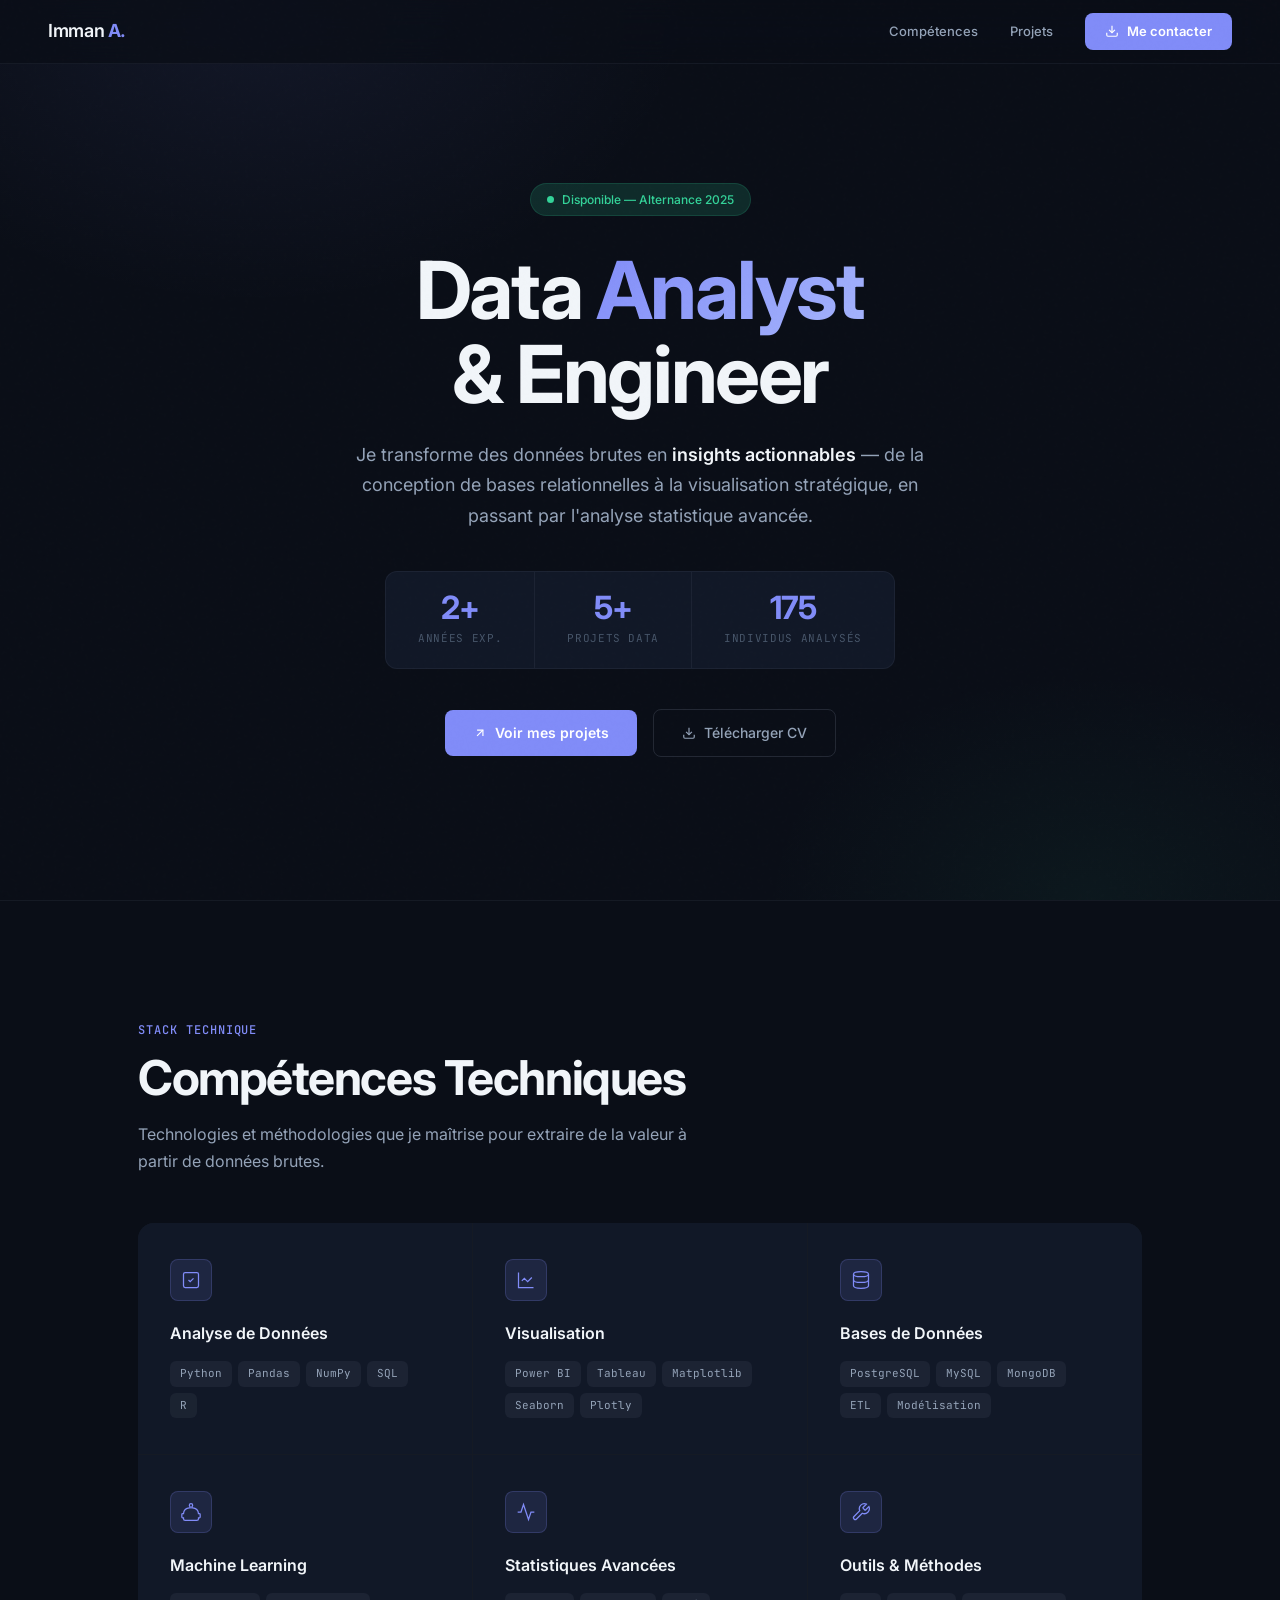
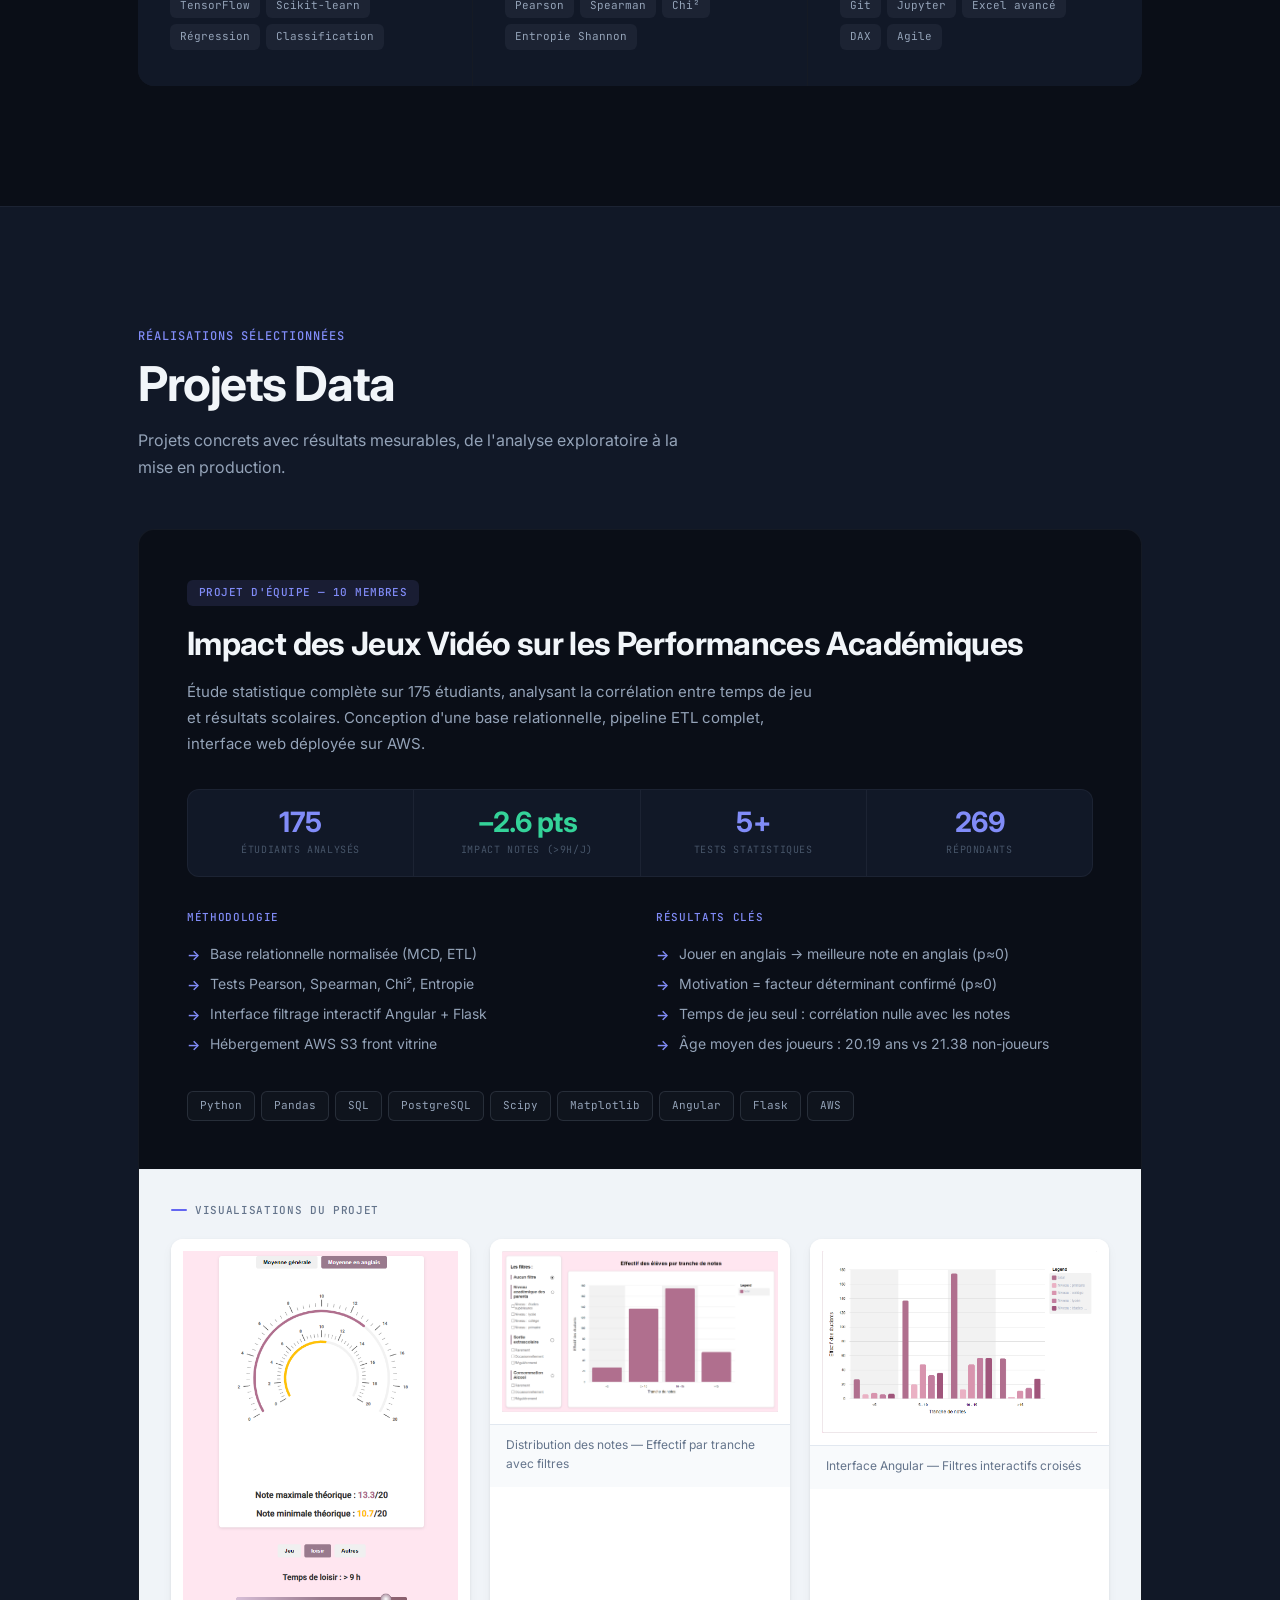
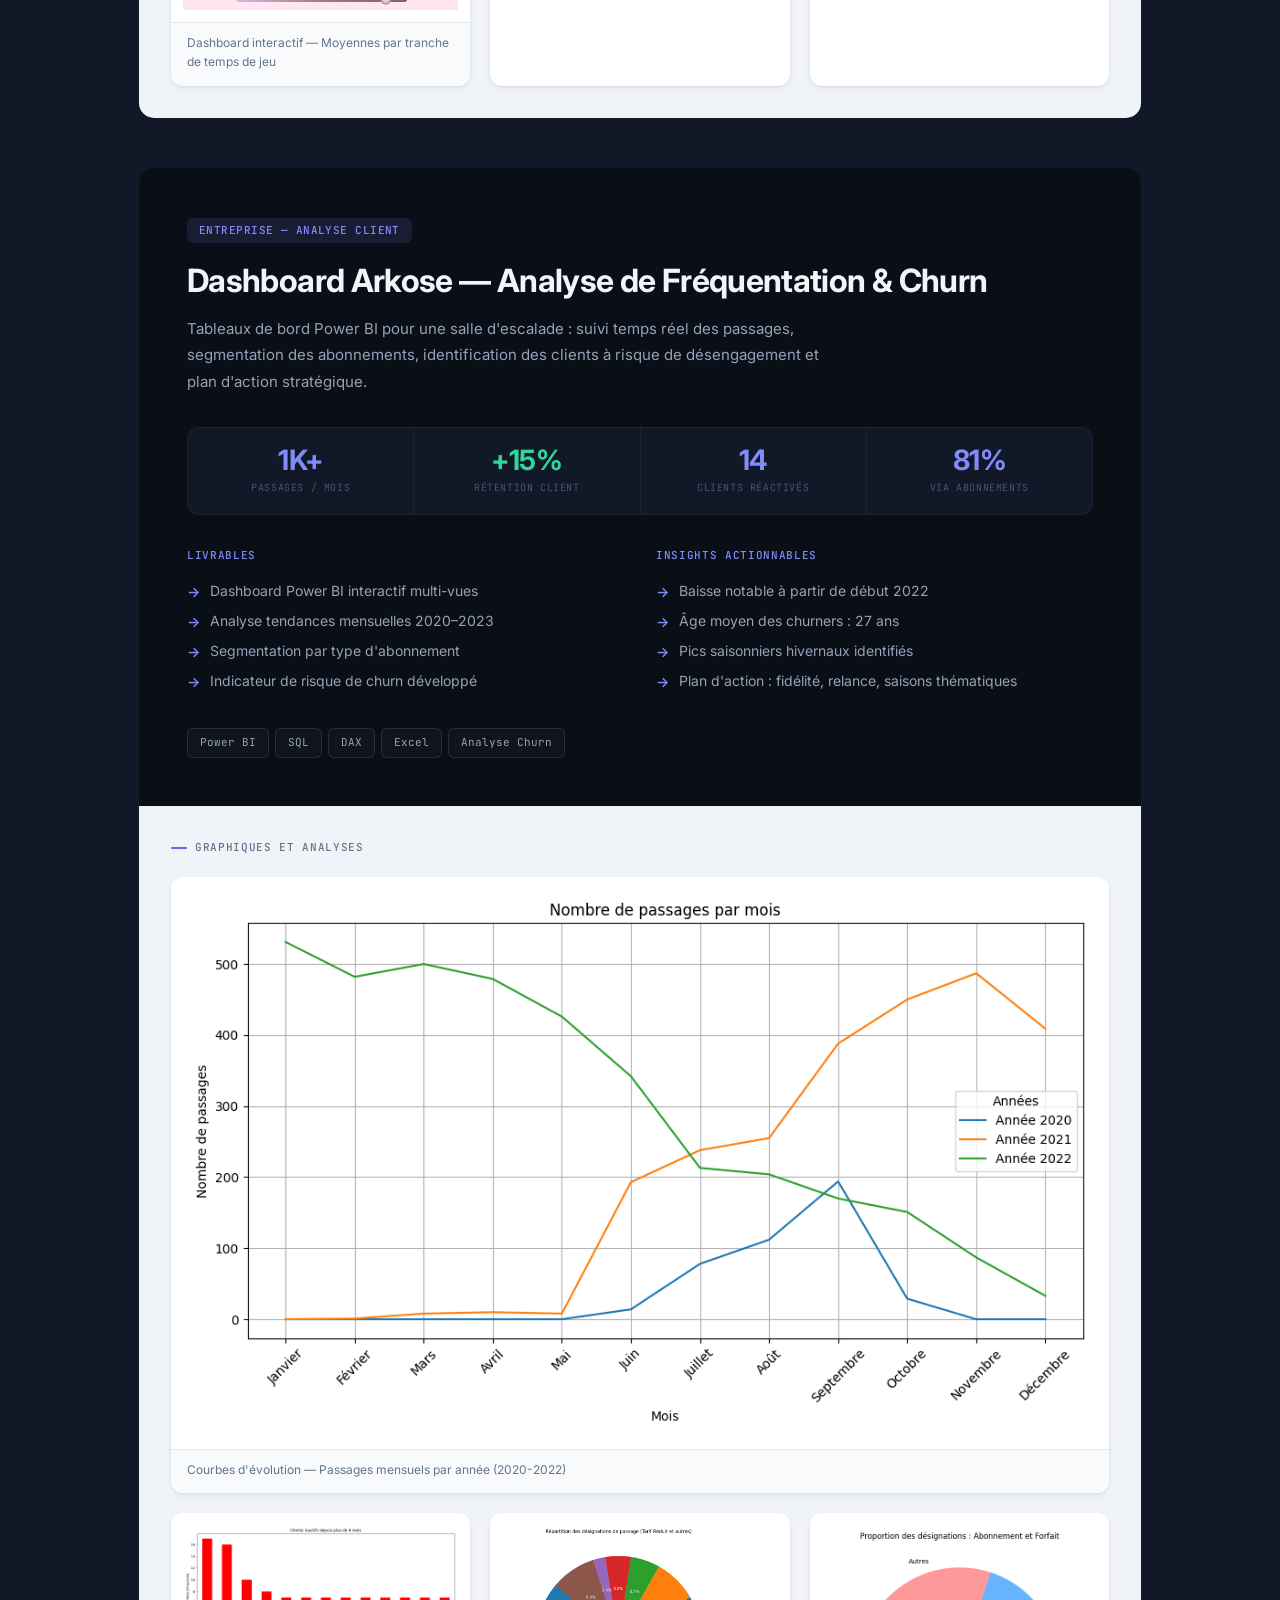
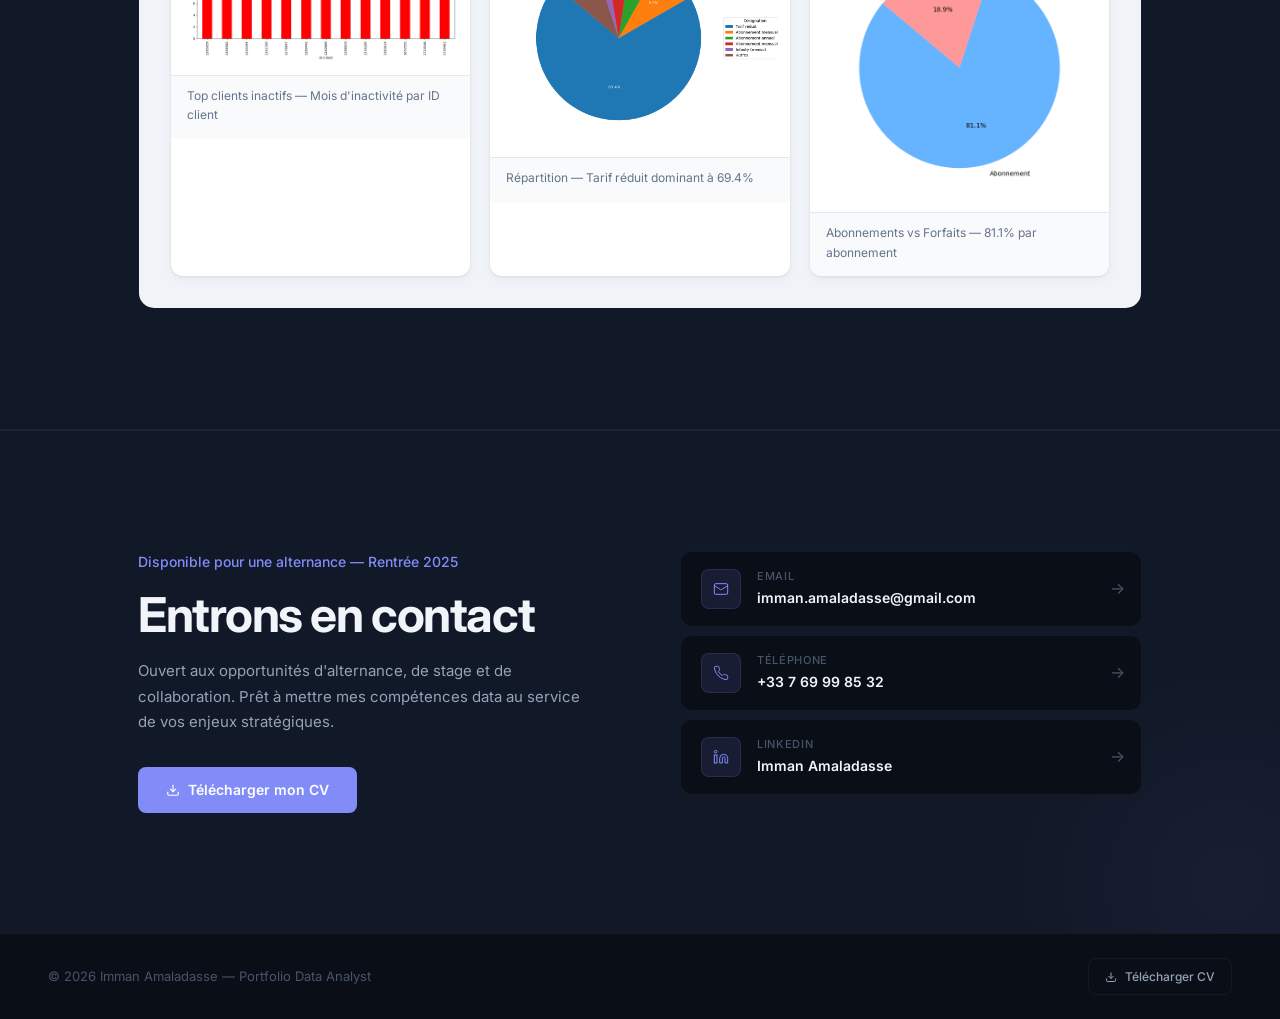
==== commit 502a2258: "Nouveau design" ====
--- a/index.html
+++ b/index.html
@@ -1,489 +1,1234 @@
 <!doctype html>
-<html lang="fr" dir="ltr">
-
+<html lang="fr">
 <head>
-  <meta charset="utf-8" />
-  <meta name="viewport" content="width=device-width, initial-scale=1" />
-  <title>Portfolio — Imman Amaladasse</title>
-  <meta name="description"
-    content="Portfolio professionnel de Imman Amaladasse: projets data, compétences, et coordonnées." />
-
-  <!-- SEO -->
-  <meta name="theme-color" content="#0f172a" />
-  <link rel="canonical" href="/" />
-
-  <!-- Open Graph / Social -->
-  <meta property="og:type" content="website" />
-  <meta property="og:locale" content="fr_FR" />
-  <meta property="og:title" content="Portfolio — Imman Amaladasse" />
-  <meta property="og:description"
-    content="Portfolio professionnel de Imman Amaladasse: projets data, compétences, et coordonnées." />
-  <meta property="og:image" content="ImmanAmaladasse-CV_page-0001.jpg" />
-  <meta property="og:url" content="/" />
-
-  <!-- Twitter Card -->
-  <meta name="twitter:card" content="summary_large_image" />
-  <meta name="twitter:title" content="Portfolio — Imman Amaladasse" />
-  <meta name="twitter:description" content="Portfolio professionnel de Imman Amaladasse." />
-  <meta name="twitter:image" content="ImmanAmaladasse-CV_page-0001.jpg" />
-
-  <link rel="preconnect" href="https://fonts.googleapis.com" />
-  <link rel="preconnect" href="https://fonts.gstatic.com" crossorigin />
-  <link href="https://fonts.googleapis.com/css2?family=Inter:wght@300;400;500;600;700&display=swap" rel="stylesheet" />
-  <link rel="stylesheet" href="styles.css" />
-  <!-- Three.js & Vanta.js for 3D Background -->
-  <script src="https://cdnjs.cloudflare.com/ajax/libs/three.js/r134/three.min.js"></script>
-  <script src="https://cdn.jsdelivr.net/npm/vanta@latest/dist/vanta.net.min.js"></script>
+<meta charset="utf-8"/>
+<meta name="viewport" content="width=device-width, initial-scale=1"/>
+<title>Imman Amaladasse — Data Analyst & Engineer</title>
+<meta name="description" content="Portfolio de Imman Amaladasse, Data Analyst & Engineer. Projets data, analyses statistiques, dashboards Power BI, Python, SQL."/>
+<link rel="preconnect" href="https://fonts.googleapis.com"/>
+<link rel="preconnect" href="https://fonts.gstatic.com" crossorigin/>
+<link href="https://fonts.googleapis.com/css2?family=Inter:wght@300;400;500;600;700&family=JetBrains+Mono:wght@400;500&display=swap" rel="stylesheet"/>
+<style>
+:root {
+  --bg-primary: #0a0e17;
+  --bg-secondary: #111827;
+  --bg-tertiary: #1e293b;
+  --bg-elevated: #243048;
+  --accent: #818cf8;
+  --accent-hover: #a5b4fc;
+  --accent-dim: #6366f1;
+  --accent-glow: rgba(129,140,248,0.12);
+  --green: #34d399;
+  --green-dim: rgba(52,211,153,0.15);
+  --text-primary: #f1f5f9;
+  --text-secondary: #94a3b8;
+  --text-muted: #475569;
+  --border: rgba(148,163,184,0.08);
+  --border-hover: rgba(148,163,184,0.18);
+  --image-bg: #f0f4f8;
+  --radius: 12px;
+  --radius-lg: 16px;
+  --radius-sm: 8px;
+}
+
+*, *::before, *::after { box-sizing: border-box; margin: 0; padding: 0; }
+html { scroll-behavior: smooth; }
+
+body {
+  background: var(--bg-primary);
+  color: var(--text-primary);
+  font-family: 'Inter', system-ui, -apple-system, sans-serif;
+  font-size: 16px;
+  line-height: 1.6;
+  overflow-x: hidden;
+  -webkit-font-smoothing: antialiased;
+}
+
+body::before {
+  content: '';
+  position: fixed;
+  inset: 0;
+  background-image: url("data:image/svg+xml,%3Csvg viewBox='0 0 256 256' xmlns='http://www.w3.org/2000/svg'%3E%3Cfilter id='noise'%3E%3CfeTurbulence type='fractalNoise' baseFrequency='0.9' numOctaves='4' stitchTiles='stitch'/%3E%3C/filter%3E%3Crect width='100%25' height='100%25' filter='url(%23noise)' opacity='0.03'/%3E%3C/svg%3E");
+  pointer-events: none;
+  z-index: 9999;
+  opacity: 0.3;
+}
+
+.reveal {
+  opacity: 0;
+  transform: translateY(32px);
+  transition: opacity 0.7s cubic-bezier(0.16, 1, 0.3, 1), transform 0.7s cubic-bezier(0.16, 1, 0.3, 1);
+}
+.reveal.visible { opacity: 1; transform: translateY(0); }
+.reveal-d1 { transition-delay: 0.1s; }
+.reveal-d2 { transition-delay: 0.2s; }
+.reveal-d3 { transition-delay: 0.3s; }
+.reveal-d4 { transition-delay: 0.4s; }
+
+.header {
+  position: fixed;
+  top: 0; left: 0; right: 0;
+  z-index: 100;
+  padding: 0 48px;
+  height: 64px;
+  display: flex;
+  align-items: center;
+  justify-content: space-between;
+  background: rgba(10,14,23,0.8);
+  backdrop-filter: blur(20px) saturate(1.2);
+  border-bottom: 1px solid var(--border);
+  transition: all 0.3s ease;
+}
+
+.header.scrolled {
+  border-bottom-color: var(--border-hover);
+  box-shadow: 0 4px 30px rgba(0,0,0,0.3);
+}
+
+.logo {
+  font-size: 18px;
+  font-weight: 600;
+  color: var(--text-primary);
+  text-decoration: none;
+  letter-spacing: -0.02em;
+}
+
+.logo span {
+  color: var(--accent);
+  font-weight: 700;
+}
+
+.nav { display: flex; align-items: center; gap: 32px; }
+
+.nav a {
+  font-size: 13px;
+  font-weight: 500;
+  color: var(--text-secondary);
+  text-decoration: none;
+  transition: color 0.2s;
+}
+
+.nav a:hover { color: var(--text-primary); }
+
+.nav-cta {
+  display: inline-flex;
+  align-items: center;
+  gap: 8px;
+  padding: 8px 20px;
+  background: var(--accent);
+  color: #fff !important;
+  font-size: 13px !important;
+  font-weight: 600 !important;
+  border-radius: var(--radius-sm);
+  text-decoration: none;
+  transition: all 0.2s ease !important;
+}
+
+.nav-cta:hover {
+  background: var(--accent-hover) !important;
+  transform: translateY(-1px);
+  box-shadow: 0 4px 16px rgba(129,140,248,0.3);
+}
+
+.hero {
+  min-height: 100vh;
+  display: flex;
+  align-items: center;
+  justify-content: center;
+  padding: 120px 48px 80px;
+  position: relative;
+  overflow: hidden;
+  text-align: center;
+}
+
+.hero::before {
+  content: '';
+  position: absolute;
+  top: -40%; left: -20%;
+  width: 80%; height: 80%;
+  background: radial-gradient(ellipse at center, rgba(129,140,248,0.08) 0%, transparent 60%);
+  pointer-events: none;
+  animation: float 20s ease-in-out infinite;
+}
+
+.hero::after {
+  content: '';
+  position: absolute;
+  bottom: -30%; right: -15%;
+  width: 60%; height: 60%;
+  background: radial-gradient(ellipse at center, rgba(52,211,153,0.05) 0%, transparent 60%);
+  pointer-events: none;
+  animation: float 25s ease-in-out infinite reverse;
+}
+
+@keyframes float {
+  0%, 100% { transform: translate(0, 0); }
+  33% { transform: translate(30px, -20px); }
+  66% { transform: translate(-20px, 15px); }
+}
+
+.hero-inner {
+  max-width: 800px;
+  position: relative;
+  z-index: 1;
+}
+
+.hero-badge {
+  display: inline-flex;
+  align-items: center;
+  gap: 8px;
+  padding: 6px 16px;
+  border: 1px solid var(--green-dim);
+  background: var(--green-dim);
+  border-radius: 100px;
+  margin-bottom: 32px;
+}
+
+.hero-badge-dot {
+  width: 7px; height: 7px;
+  background: var(--green);
+  border-radius: 50%;
+  animation: pulse 2s infinite;
+}
+
+@keyframes pulse {
+  0%, 100% { opacity: 1; box-shadow: 0 0 0 0 rgba(52,211,153,0.4); }
+  50% { opacity: 0.8; box-shadow: 0 0 0 6px rgba(52,211,153,0); }
+}
+
+.hero-badge-text {
+  font-size: 12px;
+  font-weight: 500;
+  color: var(--green);
+}
+
+.hero-title {
+  font-size: clamp(48px, 7vw, 80px);
+  font-weight: 700;
+  line-height: 1.05;
+  letter-spacing: -0.03em;
+  margin-bottom: 24px;
+}
+
+.hero-title .accent {
+  background: linear-gradient(135deg, var(--accent), var(--accent-hover));
+  -webkit-background-clip: text;
+  -webkit-text-fill-color: transparent;
+  background-clip: text;
+}
+
+.hero-sub {
+  font-size: 18px;
+  color: var(--text-secondary);
+  line-height: 1.7;
+  max-width: 580px;
+  margin: 0 auto 40px;
+}
+
+.hero-sub strong {
+  color: var(--text-primary);
+  font-weight: 600;
+}
+
+.hero-metrics {
+  display: inline-flex;
+  align-items: center;
+  margin-bottom: 40px;
+  background: var(--bg-secondary);
+  border: 1px solid var(--border);
+  border-radius: var(--radius);
+  overflow: hidden;
+}
+
+.hero-metric {
+  padding: 20px 32px;
+  border-right: 1px solid var(--border);
+  text-align: center;
+}
+
+.hero-metric:last-child { border-right: none; }
+
+.metric-val {
+  font-size: 32px;
+  font-weight: 700;
+  color: var(--accent);
+  line-height: 1;
+  display: block;
+  letter-spacing: -0.02em;
+}
+
+.metric-label {
+  font-family: 'JetBrains Mono', monospace;
+  font-size: 11px;
+  color: var(--text-muted);
+  display: block;
+  margin-top: 6px;
+  text-transform: uppercase;
+  letter-spacing: 0.06em;
+}
+
+.hero-actions { display: flex; align-items: center; justify-content: center; gap: 16px; }
+
+.btn-primary {
+  display: inline-flex;
+  align-items: center;
+  gap: 8px;
+  padding: 12px 28px;
+  background: var(--accent);
+  color: #fff;
+  font-family: 'Inter', sans-serif;
+  font-size: 14px;
+  font-weight: 600;
+  text-decoration: none;
+  border: none;
+  border-radius: var(--radius-sm);
+  cursor: pointer;
+  transition: all 0.2s ease;
+}
+
+.btn-primary:hover {
+  background: var(--accent-hover);
+  transform: translateY(-1px);
+  box-shadow: 0 4px 20px rgba(129,140,248,0.3);
+}
+
+.btn-ghost {
+  display: inline-flex;
+  align-items: center;
+  gap: 8px;
+  padding: 12px 28px;
+  border: 1px solid var(--border-hover);
+  color: var(--text-secondary);
+  font-family: 'Inter', sans-serif;
+  font-size: 14px;
+  font-weight: 500;
+  text-decoration: none;
+  border-radius: var(--radius-sm);
+  transition: all 0.2s ease;
+}
+
+.btn-ghost:hover {
+  border-color: var(--accent);
+  color: var(--accent);
+  background: var(--accent-glow);
+}
+
+.section {
+  padding: 120px 48px;
+  max-width: 1100px;
+  margin: 0 auto;
+}
+
+.section-label {
+  font-family: 'JetBrains Mono', monospace;
+  font-size: 12px;
+  font-weight: 500;
+  letter-spacing: 0.08em;
+  text-transform: uppercase;
+  color: var(--accent);
+  margin-bottom: 12px;
+}
+
+.section-title {
+  font-size: clamp(32px, 4vw, 48px);
+  font-weight: 700;
+  letter-spacing: -0.03em;
+  line-height: 1.1;
+  margin-bottom: 16px;
+}
+
+.section-desc {
+  font-size: 16px;
+  color: var(--text-secondary);
+  max-width: 560px;
+  line-height: 1.7;
+}
+
+.skills-section { border-top: 1px solid var(--border); }
+
+.skills-grid {
+  display: grid;
+  grid-template-columns: repeat(3, 1fr);
+  gap: 1px;
+  background: var(--border);
+  border-radius: var(--radius-lg);
+  overflow: hidden;
+  margin-top: 48px;
+}
+
+.skill-card {
+  padding: 36px 32px;
+  background: var(--bg-secondary);
+  transition: background 0.3s;
+}
+
+.skill-card:hover { background: var(--bg-tertiary); }
+
+.skill-icon {
+  width: 42px; height: 42px;
+  border-radius: var(--radius-sm);
+  background: var(--accent-glow);
+  border: 1px solid rgba(129,140,248,0.2);
+  display: flex;
+  align-items: center;
+  justify-content: center;
+  margin-bottom: 20px;
+}
+
+.skill-icon svg { width: 20px; height: 20px; stroke: var(--accent); }
+
+.skill-name {
+  font-size: 16px;
+  font-weight: 600;
+  margin-bottom: 14px;
+}
+
+.skill-tags { display: flex; flex-wrap: wrap; gap: 6px; }
+
+.skill-tag {
+  font-family: 'JetBrains Mono', monospace;
+  font-size: 11px;
+  padding: 4px 10px;
+  border-radius: 6px;
+  background: rgba(148,163,184,0.08);
+  color: var(--text-secondary);
+  transition: all 0.2s;
+}
+
+.skill-card:hover .skill-tag {
+  background: var(--accent-glow);
+  color: var(--accent-hover);
+}
+
+.projects-section {
+  background: var(--bg-secondary);
+  border-top: 1px solid var(--border);
+  border-bottom: 1px solid var(--border);
+}
+
+.projects-wrap {
+  display: flex;
+  flex-direction: column;
+  gap: 48px;
+  margin-top: 48px;
+}
+
+.project-card {
+  background: var(--bg-primary);
+  border: 1px solid var(--border);
+  border-radius: var(--radius-lg);
+  overflow: hidden;
+  transition: border-color 0.3s, box-shadow 0.3s;
+}
+
+.project-card:hover {
+  border-color: var(--border-hover);
+  box-shadow: 0 8px 40px rgba(0,0,0,0.2), 0 0 0 1px rgba(129,140,248,0.08);
+}
+
+.project-content { padding: 48px; }
+
+.project-badge {
+  display: inline-flex;
+  align-items: center;
+  gap: 6px;
+  font-family: 'JetBrains Mono', monospace;
+  font-size: 11px;
+  font-weight: 500;
+  letter-spacing: 0.04em;
+  text-transform: uppercase;
+  color: var(--accent);
+  background: var(--accent-glow);
+  padding: 4px 12px;
+  border-radius: 6px;
+  margin-bottom: 20px;
+}
+
+.project-title {
+  font-size: clamp(24px, 3vw, 32px);
+  font-weight: 700;
+  line-height: 1.15;
+  letter-spacing: -0.02em;
+  margin-bottom: 16px;
+}
+
+.project-desc {
+  font-size: 15px;
+  color: var(--text-secondary);
+  line-height: 1.75;
+  max-width: 640px;
+  margin-bottom: 32px;
+}
+
+.kpi-bar {
+  display: flex;
+  align-items: stretch;
+  border: 1px solid var(--border);
+  border-radius: var(--radius);
+  overflow: hidden;
+  margin-bottom: 32px;
+  background: var(--bg-secondary);
+}
+
+.kpi-item {
+  padding: 18px 24px;
+  border-right: 1px solid var(--border);
+  flex: 1;
+  text-align: center;
+}
+
+.kpi-item:last-child { border-right: none; }
+
+.kpi-val {
+  font-size: 28px;
+  font-weight: 700;
+  color: var(--accent);
+  line-height: 1;
+  display: block;
+  letter-spacing: -0.02em;
+}
+
+.kpi-val.green { color: var(--green); }
+
+.kpi-label {
+  font-family: 'JetBrains Mono', monospace;
+  font-size: 10px;
+  letter-spacing: 0.06em;
+  text-transform: uppercase;
+  color: var(--text-muted);
+  display: block;
+  margin-top: 6px;
+}
+
+.results-cols {
+  display: grid;
+  grid-template-columns: 1fr 1fr;
+  gap: 32px;
+  margin-bottom: 32px;
+}
+
+.results-col-title {
+  font-family: 'JetBrains Mono', monospace;
+  font-size: 11px;
+  font-weight: 500;
+  letter-spacing: 0.06em;
+  text-transform: uppercase;
+  color: var(--accent);
+  margin-bottom: 12px;
+}
+
+.check-list { list-style: none; }
+
+.check-list li {
+  display: flex;
+  align-items: flex-start;
+  gap: 10px;
+  font-size: 14px;
+  color: var(--text-secondary);
+  padding: 4px 0;
+  line-height: 1.5;
+}
+
+.check-list li::before {
+  content: '→';
+  color: var(--accent);
+  flex-shrink: 0;
+  margin-top: 1px;
+  font-weight: 600;
+}
+
+.tech-stack { display: flex; flex-wrap: wrap; gap: 6px; }
+
+.tech-pill {
+  font-family: 'JetBrains Mono', monospace;
+  font-size: 11px;
+  padding: 5px 12px;
+  border-radius: 6px;
+  border: 1px solid var(--border-hover);
+  color: var(--text-secondary);
+  background: rgba(148,163,184,0.04);
+  transition: all 0.2s;
+}
+
+.project-card:hover .tech-pill {
+  border-color: rgba(129,140,248,0.25);
+  color: var(--accent-hover);
+}
+
+.image-gallery {
+  background: var(--image-bg);
+  padding: 32px;
+  border-top: 1px solid var(--border);
+}
+
+.gallery-label {
+  font-family: 'JetBrains Mono', monospace;
+  font-size: 11px;
+  font-weight: 500;
+  letter-spacing: 0.06em;
+  text-transform: uppercase;
+  color: #64748b;
+  margin-bottom: 20px;
+  display: flex;
+  align-items: center;
+  gap: 8px;
+}
+
+.gallery-label::before {
+  content: '';
+  display: inline-block;
+  width: 16px;
+  height: 2px;
+  background: var(--accent-dim);
+  border-radius: 2px;
+}
+
+.gallery-grid {
+  display: grid;
+  grid-template-columns: repeat(auto-fit, minmax(280px, 1fr));
+  gap: 20px;
+}
+
+.image-card {
+  position: relative;
+  border-radius: var(--radius);
+  overflow: hidden;
+  background: #fff;
+  box-shadow: 0 1px 3px rgba(0,0,0,0.08), 0 4px 12px rgba(0,0,0,0.04);
+  cursor: zoom-in;
+  transition: transform 0.3s ease, box-shadow 0.3s ease;
+}
+
+.image-card:hover {
+  transform: translateY(-4px);
+  box-shadow: 0 8px 30px rgba(0,0,0,0.12);
+}
+
+.image-card img {
+  width: 100%;
+  height: auto;
+  display: block;
+  object-fit: contain;
+  padding: 12px;
+  background: #fff;
+}
+
+.image-card figcaption {
+  padding: 10px 16px 14px;
+  font-size: 12px;
+  color: #64748b;
+  border-top: 1px solid #e2e8f0;
+  background: #f8fafc;
+}
+
+.contact-section {
+  background: var(--bg-secondary);
+  border-top: 1px solid var(--border);
+  position: relative;
+  overflow: hidden;
+}
+
+.contact-section::before {
+  content: '';
+  position: absolute;
+  bottom: -200px; right: -200px;
+  width: 500px; height: 500px;
+  background: radial-gradient(ellipse, rgba(129,140,248,0.06) 0%, transparent 60%);
+  pointer-events: none;
+}
+
+.contact-inner {
+  max-width: 1100px;
+  margin: 0 auto;
+  padding: 120px 48px;
+  display: grid;
+  grid-template-columns: 1fr 1fr;
+  gap: 80px;
+  align-items: start;
+}
+
+.contact-lead {
+  font-size: 14px;
+  font-weight: 500;
+  color: var(--accent);
+  margin-bottom: 16px;
+}
+
+.contact-title {
+  font-size: clamp(32px, 4vw, 48px);
+  font-weight: 700;
+  line-height: 1.1;
+  letter-spacing: -0.03em;
+  margin-bottom: 16px;
+}
+
+.contact-desc {
+  font-size: 15px;
+  color: var(--text-secondary);
+  line-height: 1.7;
+  margin-bottom: 32px;
+}
+
+.contact-links { display: flex; flex-direction: column; gap: 8px; }
+
+.contact-link {
+  display: flex;
+  align-items: center;
+  gap: 16px;
+  padding: 16px 20px;
+  border: 1px solid var(--border);
+  border-radius: var(--radius);
+  text-decoration: none;
+  color: var(--text-primary);
+  background: var(--bg-primary);
+  transition: all 0.25s ease;
+  position: relative;
+}
+
+.contact-link:hover {
+  border-color: rgba(129,140,248,0.3);
+  background: var(--bg-tertiary);
+  transform: translateX(4px);
+}
+
+.contact-link-icon {
+  width: 40px; height: 40px;
+  border-radius: var(--radius-sm);
+  background: var(--accent-glow);
+  border: 1px solid rgba(129,140,248,0.15);
+  display: flex;
+  align-items: center;
+  justify-content: center;
+  flex-shrink: 0;
+}
+
+.contact-link-icon svg { width: 16px; height: 16px; stroke: var(--accent); }
+
+.contact-link-label {
+  font-size: 11px;
+  font-weight: 500;
+  color: var(--text-muted);
+  text-transform: uppercase;
+  letter-spacing: 0.06em;
+  display: block;
+}
+
+.contact-link-value {
+  font-size: 14px;
+  font-weight: 600;
+  display: block;
+  margin-top: 2px;
+}
+
+.contact-link-arrow {
+  position: absolute;
+  right: 16px;
+  color: var(--text-muted);
+  font-size: 16px;
+  transition: all 0.25s;
+}
+
+.contact-link:hover .contact-link-arrow {
+  color: var(--accent);
+  transform: translateX(4px);
+}
+
+footer {
+  border-top: 1px solid var(--border);
+  padding: 24px 48px;
+  display: flex;
+  align-items: center;
+  justify-content: space-between;
+}
+
+.footer-copy { font-size: 13px; color: var(--text-muted); }
+
+.footer-dl {
+  display: flex;
+  align-items: center;
+  gap: 8px;
+  padding: 8px 16px;
+  border: 1px solid var(--border);
+  border-radius: var(--radius-sm);
+  font-size: 12px;
+  font-weight: 500;
+  color: var(--text-secondary);
+  text-decoration: none;
+  transition: all 0.2s;
+}
+
+.footer-dl:hover { border-color: var(--accent); color: var(--accent); }
+
+.modal {
+  display: none;
+  position: fixed;
+  inset: 0;
+  background: rgba(10,14,23,0.95);
+  z-index: 1000;
+  align-items: center;
+  justify-content: center;
+  backdrop-filter: blur(12px);
+}
+
+.modal.active { display: flex; }
+
+.modal-img {
+  max-width: 90vw;
+  max-height: 85vh;
+  object-fit: contain;
+  border-radius: var(--radius-lg);
+  box-shadow: 0 20px 60px rgba(0,0,0,0.5);
+  background: #fff;
+  padding: 16px;
+}
+
+.modal-close {
+  position: fixed;
+  top: 20px; right: 28px;
+  width: 40px; height: 40px;
+  border-radius: 50%;
+  background: var(--bg-tertiary);
+  border: 1px solid var(--border-hover);
+  color: var(--text-secondary);
+  font-size: 18px;
+  cursor: pointer;
+  display: flex;
+  align-items: center;
+  justify-content: center;
+  transition: all 0.2s;
+}
+
+.modal-close:hover { background: var(--bg-elevated); color: var(--text-primary); }
+
+@media (max-width: 1024px) {
+  .skills-grid { grid-template-columns: repeat(2, 1fr); }
+  .contact-inner { grid-template-columns: 1fr; }
+}
+
+@media (max-width: 768px) {
+  .header { padding: 0 20px; }
+  .nav { gap: 16px; }
+  .nav a:not(.nav-cta) { display: none; }
+  .hero { padding: 100px 20px 60px; }
+  .section { padding: 80px 20px; }
+  .contact-inner { padding: 80px 20px; }
+  .skills-grid { grid-template-columns: 1fr; }
+  .results-cols { grid-template-columns: 1fr; }
+  .hero-metrics { flex-wrap: wrap; border-radius: var(--radius-sm); }
+  .hero-metric { flex: 1 1 120px; }
+  .kpi-bar { flex-wrap: wrap; }
+  .kpi-item { flex: 1 1 120px; }
+  .project-content { padding: 28px 20px; }
+  .image-gallery { padding: 20px; }
+  .gallery-grid { grid-template-columns: 1fr; }
+  footer { flex-direction: column; gap: 12px; text-align: center; }
+  .hero-actions { flex-direction: column; }
+}
+
+@media (max-width: 480px) {
+  .hero-title { font-size: 36px; }
+  .hero-sub { font-size: 15px; }
+  .metric-val { font-size: 24px; }
+  .kpi-val { font-size: 22px; }
+}
+</style>
 </head>
-
 <body>
-  <a class="skip-link" href="#contenu">Aller au contenu</a>
-
-  <header class="site-header" role="banner">
-    <div class="container header-inner">
-      <a class="brand" href="#">
-        <img src="supawork-image-20250226T19092724.png" alt="Imman Amaladasse" class="brand-photo" />
-        <span class="brand-text">Imman Amaladasse</span>
+
+<header class="header" id="top">
+  <a href="#top" class="logo">Imman <span>A.</span></a>
+  <nav class="nav">
+    <a href="#competences">Compétences</a>
+    <a href="#projets">Projets</a>
+    <a href="#contact" class="nav-cta">
+      <svg width="14" height="14" viewBox="0 0 24 24" fill="none" stroke="currentColor" stroke-width="2"><path d="M21 15v4a2 2 0 0 1-2 2H5a2 2 0 0 1-2-2v-4"/><polyline points="7 10 12 15 17 10"/><line x1="12" y1="15" x2="12" y2="3"/></svg>
+      Me contacter
+    </a>
+  </nav>
+</header>
+
+<section class="hero" id="hero">
+  <div class="hero-inner">
+    <div class="hero-badge reveal">
+      <span class="hero-badge-dot"></span>
+      <span class="hero-badge-text">Disponible — Alternance 2025</span>
+    </div>
+    <h1 class="hero-title reveal reveal-d1">
+      Data <span class="accent">Analyst</span><br/>& Engineer
+    </h1>
+    <p class="hero-sub reveal reveal-d2">
+      Je transforme des données brutes en <strong>insights actionnables</strong> —
+      de la conception de bases relationnelles à la visualisation stratégique,
+      en passant par l'analyse statistique avancée.
+    </p>
+    <div class="hero-metrics reveal reveal-d3">
+      <div class="hero-metric">
+        <span class="metric-val">2+</span>
+        <span class="metric-label">Années exp.</span>
+      </div>
+      <div class="hero-metric">
+        <span class="metric-val">5+</span>
+        <span class="metric-label">Projets data</span>
+      </div>
+      <div class="hero-metric">
+        <span class="metric-val">175</span>
+        <span class="metric-label">Individus analysés</span>
+      </div>
+    </div>
+    <div class="hero-actions reveal reveal-d4">
+      <a href="#projets" class="btn-primary">
+        <svg width="14" height="14" viewBox="0 0 24 24" fill="none" stroke="currentColor" stroke-width="2"><polyline points="7 17 17 7"/><polyline points="7 7 17 7 17 17"/></svg>
+        Voir mes projets
       </a>
-      <nav class="site-nav" aria-label="Navigation principale">
-        <button id="theme-toggle" class="icon-btn" aria-label="Basculer le thème" title="Basculer le thème">
-          <span class="icon">🌓</span>
-        </button>
-        <a href="#projets" class="nav-link">Projets</a>
-        <a href="#contact" class="btn primary">Me contacter</a>
-      </nav>
+      <a href="ImmanAmaladasse-CV.pdf" download class="btn-ghost">
+        <svg width="14" height="14" viewBox="0 0 24 24" fill="none" stroke="currentColor" stroke-width="2"><path d="M21 15v4a2 2 0 0 1-2 2H5a2 2 0 0 1-2-2v-4"/><polyline points="7 10 12 15 17 10"/><line x1="12" y1="15" x2="12" y2="3"/></svg>
+        Télécharger CV
+      </a>
     </div>
-  </header>
-
-  <main id="contenu" class="site-main" tabindex="-1">
-    <!-- Hero -->
-    <section class="section hero" aria-label="Présentation">
-      <div class="container grid-2">
-        <div class="hero-text">
-          <span class="hero-badge">Disponible pour une alternance · Rentrée 2025</span>
-          <h1 class="headline">Data Analyst & <span class="accent">Engineer</span></h1>
-          <p class="lede">
-            <strong>Imman Amaladasse</strong> — Je transforme vos données brutes en insights actionnables
-            pour piloter vos décisions stratégiques.
+  </div>
+</section>
+
+<section id="competences" class="skills-section">
+  <div class="section" style="padding-bottom: 0;">
+    <p class="section-label reveal">Stack technique</p>
+    <h2 class="section-title reveal reveal-d1">Compétences Techniques</h2>
+    <p class="section-desc reveal reveal-d2">Technologies et méthodologies que je maîtrise pour extraire de la valeur à partir de données brutes.</p>
+  </div>
+  <div style="max-width: 1100px; margin: 0 auto; padding: 0 48px 120px;">
+    <div class="skills-grid reveal reveal-d3">
+      <div class="skill-card">
+        <div class="skill-icon">
+          <svg viewBox="0 0 24 24" fill="none" stroke-width="1.5"><rect x="3" y="3" width="18" height="18" rx="2"/><path d="m9 12 2 2 4-4"/></svg>
+        </div>
+        <h3 class="skill-name">Analyse de Données</h3>
+        <div class="skill-tags">
+          <span class="skill-tag">Python</span><span class="skill-tag">Pandas</span><span class="skill-tag">NumPy</span><span class="skill-tag">SQL</span><span class="skill-tag">R</span>
+        </div>
+      </div>
+      <div class="skill-card">
+        <div class="skill-icon">
+          <svg viewBox="0 0 24 24" fill="none" stroke-width="1.5"><path d="M3 3v18h18"/><path d="m19 9-5 5-4-4-3 3"/></svg>
+        </div>
+        <h3 class="skill-name">Visualisation</h3>
+        <div class="skill-tags">
+          <span class="skill-tag">Power BI</span><span class="skill-tag">Tableau</span><span class="skill-tag">Matplotlib</span><span class="skill-tag">Seaborn</span><span class="skill-tag">Plotly</span>
+        </div>
+      </div>
+      <div class="skill-card">
+        <div class="skill-icon">
+          <svg viewBox="0 0 24 24" fill="none" stroke-width="1.5"><ellipse cx="12" cy="5" rx="9" ry="3"/><path d="M3 5V19A9 3 0 0 0 21 19V5"/><path d="M3 12A9 3 0 0 0 21 12"/></svg>
+        </div>
+        <h3 class="skill-name">Bases de Données</h3>
+        <div class="skill-tags">
+          <span class="skill-tag">PostgreSQL</span><span class="skill-tag">MySQL</span><span class="skill-tag">MongoDB</span><span class="skill-tag">ETL</span><span class="skill-tag">Modélisation</span>
+        </div>
+      </div>
+      <div class="skill-card">
+        <div class="skill-icon">
+          <svg viewBox="0 0 24 24" fill="none" stroke-width="1.5"><path d="M12 2a2 2 0 0 1 2 2c0 .74-.4 1.39-1 1.73V7h1a7 7 0 0 1 7 7h1a1 1 0 0 1 1 1v3a1 1 0 0 1-1 1h-1v1a2 2 0 0 1-2 2H5a2 2 0 0 1-2-2v-1H2a1 1 0 0 1-1-1v-3a1 1 0 0 1 1-1h1a7 7 0 0 1 7-7h1V5.73c-.6-.34-1-.99-1-1.73a2 2 0 0 1 2-2"/></svg>
+        </div>
+        <h3 class="skill-name">Machine Learning</h3>
+        <div class="skill-tags">
+          <span class="skill-tag">TensorFlow</span><span class="skill-tag">Scikit-learn</span><span class="skill-tag">Régression</span><span class="skill-tag">Classification</span>
+        </div>
+      </div>
+      <div class="skill-card">
+        <div class="skill-icon">
+          <svg viewBox="0 0 24 24" fill="none" stroke-width="1.5"><path d="M22 12h-4l-3 9L9 3l-3 9H2"/></svg>
+        </div>
+        <h3 class="skill-name">Statistiques Avancées</h3>
+        <div class="skill-tags">
+          <span class="skill-tag">Pearson</span><span class="skill-tag">Spearman</span><span class="skill-tag">Chi²</span><span class="skill-tag">Entropie Shannon</span>
+        </div>
+      </div>
+      <div class="skill-card">
+        <div class="skill-icon">
+          <svg viewBox="0 0 24 24" fill="none" stroke-width="1.5"><path d="M14.7 6.3a1 1 0 0 0 0 1.4l1.6 1.6a1 1 0 0 0 1.4 0l3.77-3.77a6 6 0 0 1-7.94 7.94l-6.91 6.91a2.12 2.12 0 0 1-3-3l6.91-6.91a6 6 0 0 1 7.94-7.94l-3.76 3.76z"/></svg>
+        </div>
+        <h3 class="skill-name">Outils &amp; Méthodes</h3>
+        <div class="skill-tags">
+          <span class="skill-tag">Git</span><span class="skill-tag">Jupyter</span><span class="skill-tag">Excel avancé</span><span class="skill-tag">DAX</span><span class="skill-tag">Agile</span>
+        </div>
+      </div>
+    </div>
+  </div>
+</section>
+
+<section id="projets" class="projects-section">
+  <div class="section" style="padding-bottom: 0;">
+    <p class="section-label reveal">Réalisations sélectionnées</p>
+    <h2 class="section-title reveal reveal-d1">Projets Data</h2>
+    <p class="section-desc reveal reveal-d2">Projets concrets avec résultats mesurables, de l'analyse exploratoire à la mise en production.</p>
+  </div>
+
+  <div style="max-width: 1100px; margin: 0 auto; padding: 0 48px 120px;">
+    <div class="projects-wrap">
+
+      <article class="project-card reveal">
+        <div class="project-content">
+          <span class="project-badge">Projet d'équipe — 10 membres</span>
+          <h3 class="project-title">Impact des Jeux Vidéo sur les Performances Académiques</h3>
+          <p class="project-desc">
+            Étude statistique complète sur 175 étudiants, analysant la corrélation entre temps de jeu et résultats scolaires.
+            Conception d'une base relationnelle, pipeline ETL complet, interface web déployée sur AWS.
           </p>
-
-          <div class="hero-metrics">
-            <div class="hero-metric">
-              <span class="hero-metric-value">2+</span>
-              <span class="hero-metric-label">Années d'expérience</span>
+          <div class="kpi-bar">
+            <div class="kpi-item">
+              <span class="kpi-val">175</span>
+              <span class="kpi-label">Étudiants analysés</span>
             </div>
-            <div class="hero-metric-divider"></div>
-            <div class="hero-metric">
-              <span class="hero-metric-value">5+</span>
-              <span class="hero-metric-label">Projets Data</span>
+            <div class="kpi-item">
+              <span class="kpi-val green">−2.6 pts</span>
+              <span class="kpi-label">Impact notes (>9h/j)</span>
             </div>
-            <div class="hero-metric-divider"></div>
-            <div class="hero-metric">
-              <span class="hero-metric-value">100%</span>
-              <span class="hero-metric-label">Motivation</span>
+            <div class="kpi-item">
+              <span class="kpi-val">5+</span>
+              <span class="kpi-label">Tests statistiques</span>
+            </div>
+            <div class="kpi-item">
+              <span class="kpi-val">269</span>
+              <span class="kpi-label">Répondants</span>
             </div>
           </div>
-
-          <div class="hero-skills">
-            <span class="hero-skill">Python</span>
-            <span class="hero-skill">SQL</span>
-            <span class="hero-skill">Power BI</span>
-            <span class="hero-skill">Machine Learning</span>
-          </div>
-
-          <div class="actions">
-            <a href="#projets" class="btn primary">Voir mes réalisations</a>
-            <a href="ImmanAmaladasse-CV.pdf" download class="btn ghost">Télécharger mon CV</a>
-          </div>
-        </div>
-
-        <div class="hero-media tilt-element">
-          <div class="glass-card terminal-card">
-            <div class="terminal-header">
-              <div class="terminal-controls">
-                <span class="control red"></span>
-                <span class="control yellow"></span>
-                <span class="control green"></span>
-              </div>
-              <div class="terminal-title">profile_data.py</div>
+          <div class="results-cols">
+            <div>
+              <p class="results-col-title">Méthodologie</p>
+              <ul class="check-list">
+                <li>Base relationnelle normalisée (MCD, ETL)</li>
+                <li>Tests Pearson, Spearman, Chi², Entropie</li>
+                <li>Interface filtrage interactif Angular + Flask</li>
+                <li>Hébergement AWS S3 front vitrine</li>
+              </ul>
             </div>
-
-            <div class="terminal-content">
-              <div class="code-line"><span class="keyword">class</span> <span class="class-name">Imman</span>(<span
-                  class="inherited">DataEngineer</span>):</div>
-              <div class="code-line indent"> <span class="keyword">def</span> <span
-                  class="function">__init__</span>(<span class="self">self</span>):</div>
-              <div class="code-line double-indent"> <span class="self">self</span>.role = <span class="string">"Data
-                  Analyst 2025"</span></div>
-              <div class="code-line double-indent"> <span class="self">self</span>.stack = [<span
-                  class="string">"Python"</span>, <span class="string">"SQL"</span>, <span
-                  class="string">"PowerBI"</span>]</div>
-              <div class="code-line double-indent"> <span class="self">self</span>.passion = <span class="string">"Data
-                  Storytelling"</span></div>
-              <div class="code-line indent"> </div>
-              <div class="code-line indent"> <span class="keyword">def</span> <span
-                  class="function">get_resume</span>(<span class="self">self</span>):</div>
-              <div class="code-line double-indent"> <span class="keyword">return</span> <span class="string">"Loading
-                  CV..."</span></div>
-              <div class="code-line"></div>
-              <div class="code-line"><span class="comment"># Ready to deploy</span></div>
-              <div class="typing-cursor">_</div>
-            </div>
-
-            <div class="card-footer terminal-footer">
-              <a href="ImmanAmaladasse-CV.pdf" download class="btn primary full-width terminal-btn">
-                <span class="btn-icon">⚡</span>
-                <span>Exécuter download_cv()</span>
-              </a>
+            <div>
+              <p class="results-col-title">Résultats clés</p>
+              <ul class="check-list">
+                <li>Jouer en anglais → meilleure note en anglais (p≈0)</li>
+                <li>Motivation = facteur déterminant confirmé (p≈0)</li>
+                <li>Temps de jeu seul : corrélation nulle avec les notes</li>
+                <li>Âge moyen des joueurs : 20.19 ans vs 21.38 non-joueurs</li>
+              </ul>
             </div>
           </div>
-        </div>
-
-
-        <div id="vanta-bg"></div>
-    </section>
-
-    <!-- Compétences -->
-    <section id="competences" class="section skills-section" aria-labelledby="competences-title">
-      <div class="container">
-        <div class="section-header-centered">
-          <h2 id="competences-title" class="section-title">Compétences Techniques</h2>
-          <p class="section-subtitle">De la collecte à la visualisation, en passant par l'analyse statistique avancée
+          <div class="tech-stack">
+            <span class="tech-pill">Python</span>
+            <span class="tech-pill">Pandas</span>
+            <span class="tech-pill">SQL</span>
+            <span class="tech-pill">PostgreSQL</span>
+            <span class="tech-pill">Scipy</span>
+            <span class="tech-pill">Matplotlib</span>
+            <span class="tech-pill">Angular</span>
+            <span class="tech-pill">Flask</span>
+            <span class="tech-pill">AWS</span>
+          </div>
+        </div>
+        <div class="image-gallery">
+          <p class="gallery-label">Visualisations du projet</p>
+          <div class="gallery-grid">
+            <figure class="image-card" data-zoom="img1.png">
+              <img src="img1.png" alt="Dashboard interactif — Moyennes par tranche de temps de jeu" loading="lazy"/>
+              <figcaption>Dashboard interactif — Moyennes par tranche de temps de jeu</figcaption>
+            </figure>
+            <figure class="image-card" data-zoom="histogramme effectif eleves par tranche de notes.png">
+              <img src="histogramme effectif eleves par tranche de notes.png" alt="Distribution des notes — Effectif par tranche avec filtres" loading="lazy"/>
+              <figcaption>Distribution des notes — Effectif par tranche avec filtres</figcaption>
+            </figure>
+            <figure class="image-card" data-zoom="img2.png">
+              <img src="img2.png" alt="Interface Angular — Filtres interactifs croisés" loading="lazy"/>
+              <figcaption>Interface Angular — Filtres interactifs croisés</figcaption>
+            </figure>
+          </div>
+        </div>
+      </article>
+
+      <article class="project-card reveal">
+        <div class="project-content">
+          <span class="project-badge">Entreprise — Analyse Client</span>
+          <h3 class="project-title">Dashboard Arkose — Analyse de Fréquentation &amp; Churn</h3>
+          <p class="project-desc">
+            Tableaux de bord Power BI pour une salle d'escalade : suivi temps réel des passages,
+            segmentation des abonnements, identification des clients à risque de désengagement et plan d'action stratégique.
           </p>
-        </div>
-
-        <div class="skills-grid-modern">
-          <div class="skill-card-modern">
-            <div class="skill-icon">
-              <svg xmlns="http://www.w3.org/2000/svg" width="24" height="24" viewBox="0 0 24 24" fill="none"
-                stroke="currentColor" stroke-width="2">
-                <rect x="3" y="3" width="18" height="18" rx="2" />
-                <path d="m9 12 2 2 4-4" />
-              </svg>
+          <div class="kpi-bar">
+            <div class="kpi-item">
+              <span class="kpi-val">1K+</span>
+              <span class="kpi-label">Passages / mois</span>
             </div>
-            <h3 class="skill-title">Analyse de Données</h3>
-            <div class="skill-tags">
-              <span>Python</span><span>Pandas</span><span>NumPy</span><span>SQL</span><span>R</span>
+            <div class="kpi-item">
+              <span class="kpi-val green">+15%</span>
+              <span class="kpi-label">Rétention client</span>
+            </div>
+            <div class="kpi-item">
+              <span class="kpi-val">14</span>
+              <span class="kpi-label">Clients réactivés</span>
+            </div>
+            <div class="kpi-item">
+              <span class="kpi-val">81%</span>
+              <span class="kpi-label">Via abonnements</span>
             </div>
           </div>
-
-          <div class="skill-card-modern">
-            <div class="skill-icon">
-              <svg xmlns="http://www.w3.org/2000/svg" width="24" height="24" viewBox="0 0 24 24" fill="none"
-                stroke="currentColor" stroke-width="2">
-                <path d="M3 3v18h18" />
-                <path d="m19 9-5 5-4-4-3 3" />
-              </svg>
+          <div class="results-cols">
+            <div>
+              <p class="results-col-title">Livrables</p>
+              <ul class="check-list">
+                <li>Dashboard Power BI interactif multi-vues</li>
+                <li>Analyse tendances mensuelles 2020–2023</li>
+                <li>Segmentation par type d'abonnement</li>
+                <li>Indicateur de risque de churn développé</li>
+              </ul>
             </div>
-            <h3 class="skill-title">Visualisation</h3>
-            <div class="skill-tags">
-              <span>Power BI</span><span>Tableau</span><span>Matplotlib</span><span>Seaborn</span><span>Plotly</span>
+            <div>
+              <p class="results-col-title">Insights actionnables</p>
+              <ul class="check-list">
+                <li>Baisse notable à partir de début 2022</li>
+                <li>Âge moyen des churners : 27 ans</li>
+                <li>Pics saisonniers hivernaux identifiés</li>
+                <li>Plan d'action : fidélité, relance, saisons thématiques</li>
+              </ul>
             </div>
           </div>
-
-          <div class="skill-card-modern">
-            <div class="skill-icon">
-              <svg xmlns="http://www.w3.org/2000/svg" width="24" height="24" viewBox="0 0 24 24" fill="none"
-                stroke="currentColor" stroke-width="2">
-                <ellipse cx="12" cy="5" rx="9" ry="3" />
-                <path d="M3 5V19A9 3 0 0 0 21 19V5" />
-                <path d="M3 12A9 3 0 0 0 21 12" />
-              </svg>
-            </div>
-            <h3 class="skill-title">Bases de Données</h3>
-            <div class="skill-tags">
-              <span>PostgreSQL</span><span>MySQL</span><span>MongoDB</span><span>ETL</span><span>Modélisation</span>
-            </div>
+          <div class="tech-stack">
+            <span class="tech-pill">Power BI</span>
+            <span class="tech-pill">SQL</span>
+            <span class="tech-pill">DAX</span>
+            <span class="tech-pill">Excel</span>
+            <span class="tech-pill">Analyse Churn</span>
           </div>
-
-          <div class="skill-card-modern">
-            <div class="skill-icon">
-              <svg xmlns="http://www.w3.org/2000/svg" width="24" height="24" viewBox="0 0 24 24" fill="none"
-                stroke="currentColor" stroke-width="2">
-                <path
-                  d="M12 2a2 2 0 0 1 2 2c0 .74-.4 1.39-1 1.73V7h1a7 7 0 0 1 7 7h1a1 1 0 0 1 1 1v3a1 1 0 0 1-1 1h-1v1a2 2 0 0 1-2 2H5a2 2 0 0 1-2-2v-1H2a1 1 0 0 1-1-1v-3a1 1 0 0 1 1-1h1a7 7 0 0 1 7-7h1V5.73c-.6-.34-1-.99-1-1.73a2 2 0 0 1 2-2M7.5 13a1.5 1.5 0 1 0 0 3 1.5 1.5 0 0 0 0-3m9 0a1.5 1.5 0 1 0 0 3 1.5 1.5 0 0 0 0-3" />
-              </svg>
-            </div>
-            <h3 class="skill-title">Machine Learning</h3>
-            <div class="skill-tags">
-              <span>TensorFlow</span><span>Scikit-learn</span><span>Régression</span><span>Classification</span>
-            </div>
+        </div>
+        <div class="image-gallery">
+          <p class="gallery-label">Graphiques et analyses</p>
+          <div class="gallery-grid">
+            <figure class="image-card" data-zoom="coubes.png" style="grid-column: span 2;">
+              <img src="coubes.png" alt="Courbes d'évolution — Passages mensuels par année (2020-2022)" loading="lazy"/>
+              <figcaption>Courbes d'évolution — Passages mensuels par année (2020-2022)</figcaption>
+            </figure>
           </div>
-
-          <div class="skill-card-modern">
-            <div class="skill-icon">
-              <svg xmlns="http://www.w3.org/2000/svg" width="24" height="24" viewBox="0 0 24 24" fill="none"
-                stroke="currentColor" stroke-width="2">
-                <path d="M22 12h-4l-3 9L9 3l-3 9H2" />
-              </svg>
-            </div>
-            <h3 class="skill-title">Statistiques</h3>
-            <div class="skill-tags">
-              <span>Pearson</span><span>Spearman</span><span>Chi²</span><span>Entropie</span>
-            </div>
+          <div class="gallery-grid" style="margin-top: 20px;">
+            <figure class="image-card" data-zoom="diagrame en batton.png">
+              <img src="diagrame en batton.png" alt="Top clients inactifs — Mois d'inactivité par ID client" loading="lazy"/>
+              <figcaption>Top clients inactifs — Mois d'inactivité par ID client</figcaption>
+            </figure>
+            <figure class="image-card" data-zoom="graph_camebaire-répartition_désinations.png">
+              <img src="graph_camebaire-répartition_désinations.png" alt="Répartition — Tarif réduit dominant à 69.4%" loading="lazy"/>
+              <figcaption>Répartition — Tarif réduit dominant à 69.4%</figcaption>
+            </figure>
+            <figure class="image-card" data-zoom="graph camebaire.png">
+              <img src="graph camebaire.png" alt="Abonnements vs Forfaits — 81.1% par abonnement" loading="lazy"/>
+              <figcaption>Abonnements vs Forfaits — 81.1% par abonnement</figcaption>
+            </figure>
           </div>
-
-          <div class="skill-card-modern">
-            <div class="skill-icon">
-              <svg xmlns="http://www.w3.org/2000/svg" width="24" height="24" viewBox="0 0 24 24" fill="none"
-                stroke="currentColor" stroke-width="2">
-                <path
-                  d="M14.7 6.3a1 1 0 0 0 0 1.4l1.6 1.6a1 1 0 0 0 1.4 0l3.77-3.77a6 6 0 0 1-7.94 7.94l-6.91 6.91a2.12 2.12 0 0 1-3-3l6.91-6.91a6 6 0 0 1 7.94-7.94l-3.76 3.76z" />
-              </svg>
-            </div>
-            <h3 class="skill-title">Outils & Méthodes</h3>
-            <div class="skill-tags">
-              <span>Git</span><span>Jupyter</span><span>Excel avancé</span><span>Agile</span>
-            </div>
-          </div>
-        </div>
-      </div>
-    </section>
-
-    <!-- Projets -->
-    <section id="projets" class="section projects-section" aria-labelledby="projets-title">
-      <div class="container">
-        <div class="section-header-centered">
-          <h2 id="projets-title" class="section-title">Projets sélectionnés</h2>
-          <p class="section-subtitle">Analyse de données · Visualisation · Impact Business</p>
-        </div>
-
-        <!-- Projet 1 - Gaming & Performances Scolaires -->
-        <article class="project-card-modern">
-          <div class="project-content">
-            <div class="project-main">
-              <span class="project-badge">Projet d'équipe · 10 membres</span>
-              <h3 class="project-title-modern">Impact des Jeux Vidéo sur les Performances Académiques</h3>
-              <p class="project-lead">
-                Étude statistique complète analysant la corrélation entre temps de jeu et résultats scolaires,
-                avec conception d'une base de données relationnelle et interface d'exploration interactive.
-              </p>
-
-              <!-- Métriques avec séparateurs -->
-              <div class="metrics-row">
-                <div class="metric-item">
-                  <span class="metric-value">175</span>
-                  <span class="metric-label">Étudiants analysés</span>
-                </div>
-                <div class="metric-divider"></div>
-                <div class="metric-item">
-                  <span class="metric-value">-2.6 pts</span>
-                  <span class="metric-label">Impact notes (&gt;9h/j)</span>
-                </div>
-                <div class="metric-divider"></div>
-                <div class="metric-item">
-                  <span class="metric-value">5+</span>
-                  <span class="metric-label">Tests statistiques</span>
-                </div>
-              </div>
-
-              <!-- Points clés avec coches -->
-              <div class="features-grid">
-                <div class="feature-column">
-                  <h4 class="feature-title">Méthodologie</h4>
-                  <ul class="check-list">
-                    <li>Base de données relationnelle normalisée (MCD, ETL)</li>
-                    <li>Tests Pearson, Spearman, Chi², Entropie</li>
-                    <li>Interface de filtrage interactif</li>
-                  </ul>
-                </div>
-                <div class="feature-column">
-                  <h4 class="feature-title">Résultats</h4>
-                  <ul class="check-list">
-                    <li>Corrélation significative temps de jeu / notes</li>
-                    <li>Segmentation par niveau d'études des parents</li>
-                    <li>Recommandations actionnables</li>
-                  </ul>
-                </div>
-              </div>
-
-              <!-- Technologies -->
-              <div class="tech-stack-modern">
-                <span class="tech-pill">Python</span>
-                <span class="tech-pill">Pandas</span>
-                <span class="tech-pill">SQL</span>
-                <span class="tech-pill">PostgreSQL</span>
-                <span class="tech-pill">Matplotlib</span>
-                <span class="tech-pill">Seaborn</span>
-              </div>
-            </div>
-
-            <!-- Galerie épurée -->
-            <div class="project-visuals">
-              <div class="visual-showcase">
-                <img src="img1.png" alt="Interface avec jauge temps de loisirs" class="showcase-img"
-                  data-zoom="img1.png" />
-              </div>
-              <div class="visual-grid-small">
-                <div class="visual-thumb" data-zoom="histogramme effectif eleves par tranche de notes.png">
-                  <img src="histogramme effectif eleves par tranche de notes.png" alt="Distribution des notes" />
-                </div>
-                <div class="visual-thumb" data-zoom="img2.png">
-                  <img src="img2.png" alt="Filtres interactifs" />
-                </div>
-              </div>
-            </div>
-          </div>
-        </article>
-
-        <!-- Projet 2 - Arsoke -->
-        <article class="project-card-modern">
-          <div class="project-content">
-            <div class="project-main">
-              <span class="project-badge">Entreprise · Analyse Client</span>
-              <h3 class="project-title-modern">Dashboard Arsoke - Analyse de Fréquentation</h3>
-              <p class="project-lead">
-                Tableaux de bord Power BI pour une salle d'escalade, permettant le suivi des passages
-                et l'identification des clients à risque de churn.
-              </p>
-
-              <!-- Métriques avec séparateurs -->
-              <div class="metrics-row">
-                <div class="metric-item">
-                  <span class="metric-value">1K+</span>
-                  <span class="metric-label">Passages / mois</span>
-                </div>
-                <div class="metric-divider"></div>
-                <div class="metric-item">
-                  <span class="metric-value">+15%</span>
-                  <span class="metric-label">Rétention client</span>
-                </div>
-                <div class="metric-divider"></div>
-                <div class="metric-item">
-                  <span class="metric-value">14</span>
-                  <span class="metric-label">Clients réactivés</span>
-                </div>
-              </div>
-
-              <!-- Points clés avec coches -->
-              <div class="features-grid">
-                <div class="feature-column">
-                  <h4 class="feature-title">Livrables</h4>
-                  <ul class="check-list">
-                    <li>Dashboard interactif Power BI</li>
-                    <li>Analyse des tendances mensuelles</li>
-                    <li>Segmentation par abonnement</li>
-                  </ul>
-                </div>
-                <div class="feature-column">
-                  <h4 class="feature-title">Insights</h4>
-                  <ul class="check-list">
-                    <li>69.4% des passages en tarif réduit</li>
-                    <li>81.1% utilisent des abonnements</li>
-                    <li>Stratégie de fidélisation proposée</li>
-                  </ul>
-                </div>
-              </div>
-
-              <!-- Technologies -->
-              <div class="tech-stack-modern">
-                <span class="tech-pill">Power BI</span>
-                <span class="tech-pill">SQL</span>
-                <span class="tech-pill">Excel</span>
-                <span class="tech-pill">DAX</span>
-              </div>
-            </div>
-
-            <!-- Galerie épurée avec 3 images -->
-            <div class="project-visuals">
-              <div class="visual-showcase">
-                <img src="coubes.png" alt="Évolution des passages mensuels" class="showcase-img"
-                  data-zoom="coubes.png" />
-              </div>
-              <div class="visual-grid-triple">
-                <div class="visual-thumb" data-zoom="diagrame en batton.png">
-                  <img src="diagrame en batton.png" alt="Clients inactifs" />
-                </div>
-                <div class="visual-thumb" data-zoom="graph_camebaire-répartition_désinations.png">
-                  <img src="graph_camebaire-répartition_désinations.png" alt="Répartition passages" />
-                </div>
-                <div class="visual-thumb" data-zoom="graph camebaire.png">
-                  <img src="graph camebaire.png" alt="Répartition abonnements" />
-                </div>
-              </div>
-            </div>
-          </div>
-        </article>
-      </div>
-    </section>
-
-
-    <!-- Contact -->
-    <section id="contact" class="section contact-section-modern" aria-labelledby="contact-title">
-      <div class="container">
-        <div class="contact-content">
-          <div class="contact-header">
-            <h2 id="contact-title" class="section-title">Entrons en contact</h2>
-            <p class="contact-subtitle">Ouvert aux opportunités d'alternance et de collaboration.</p>
-          </div>
-
-          <div class="contact-grid-modern">
-            <a href="mailto:immanambrish@gmail.com" class="contact-card-modern">
-              <div class="contact-icon-modern">
-                <svg xmlns="http://www.w3.org/2000/svg" width="24" height="24" viewBox="0 0 24 24" fill="none"
-                  stroke="currentColor" stroke-width="2">
-                  <rect width="20" height="16" x="2" y="4" rx="2" />
-                  <path d="m22 7-8.97 5.7a1.94 1.94 0 0 1-2.06 0L2 7" />
-                </svg>
-              </div>
-              <div class="contact-info">
-                <span class="contact-label">Email</span>
-                <span class="contact-value">immanambrish@gmail.com</span>
-              </div>
-            </a>
-
-            <a href="tel:+33769998532" class="contact-card-modern">
-              <div class="contact-icon-modern">
-                <svg xmlns="http://www.w3.org/2000/svg" width="24" height="24" viewBox="0 0 24 24" fill="none"
-                  stroke="currentColor" stroke-width="2">
-                  <path
-                    d="M22 16.92v3a2 2 0 0 1-2.18 2 19.79 19.79 0 0 1-8.63-3.07 19.5 19.5 0 0 1-6-6 19.79 19.79 0 0 1-3.07-8.67A2 2 0 0 1 4.11 2h3a2 2 0 0 1 2 1.72 12.84 12.84 0 0 0 .7 2.81 2 2 0 0 1-.45 2.11L8.09 9.91a16 16 0 0 0 6 6l1.27-1.27a2 2 0 0 1 2.11-.45 12.84 12.84 0 0 0 2.81.7A2 2 0 0 1 22 16.92z" />
-                </svg>
-              </div>
-              <div class="contact-info">
-                <span class="contact-label">Téléphone</span>
-                <span class="contact-value">+33 7 69 99 85 32</span>
-              </div>
-            </a>
-
-            <a href="https://www.linkedin.com/in/imman-amaladasse-04a080265/" target="_blank" rel="noopener"
-              class="contact-card-modern">
-              <div class="contact-icon-modern">
-                <svg xmlns="http://www.w3.org/2000/svg" width="24" height="24" viewBox="0 0 24 24" fill="none"
-                  stroke="currentColor" stroke-width="2">
-                  <path d="M16 8a6 6 0 0 1 6 6v7h-4v-7a2 2 0 0 0-2-2 2 2 0 0 0-2 2v7h-4v-7a6 6 0 0 1 6-6z" />
-                  <rect width="4" height="12" x="2" y="9" />
-                  <circle cx="4" cy="4" r="2" />
-                </svg>
-              </div>
-              <div class="contact-info">
-                <span class="contact-label">LinkedIn</span>
-                <span class="contact-value">Profil LinkedIn</span>
-              </div>
-            </a>
-          </div>
-        </div>
-      </div>
-    </section>
-  </main>
-
-  <footer class="site-footer" role="contentinfo">
-    <div class="container footer-inner">
-      <p class="muted">© <span id="year"></span> Imman Amaladasse. Tous droits réservés.</p>
-      <a class="link" href="ImmanAmaladasse-CV.pdf" download>Télécharger mon CV</a>
-    </div>
-  </footer>
-
-  <!-- Modal de zoom pour les images -->
-  <div id="imageModal" class="modal">
-    <div class="modal-content">
-      <span class="modal-close">&times;</span>
-      <img id="modalImage" src="" alt="" class="modal-image" />
-      <div class="modal-caption"></div>
+        </div>
+      </article>
+
     </div>
   </div>
-
-  <script src="script.js"></script>
+</section>
+
+<section id="contact" class="contact-section">
+  <div class="contact-inner">
+    <div>
+      <p class="contact-lead reveal">Disponible pour une alternance — Rentrée 2025</p>
+      <h2 class="contact-title reveal reveal-d1">Entrons en contact</h2>
+      <p class="contact-desc reveal reveal-d2">
+        Ouvert aux opportunités d'alternance, de stage et de collaboration.
+        Prêt à mettre mes compétences data au service de vos enjeux stratégiques.
+      </p>
+      <a href="ImmanAmaladasse-CV.pdf" download class="btn-primary reveal reveal-d3" style="display: inline-flex;">
+        <svg width="14" height="14" viewBox="0 0 24 24" fill="none" stroke="currentColor" stroke-width="2"><path d="M21 15v4a2 2 0 0 1-2 2H5a2 2 0 0 1-2-2v-4"/><polyline points="7 10 12 15 17 10"/><line x1="12" y1="15" x2="12" y2="3"/></svg>
+        Télécharger mon CV
+      </a>
+    </div>
+    <div class="contact-links reveal reveal-d1">
+      <a href="mailto:imman.amaladasse@gmail.com" class="contact-link">
+        <div class="contact-link-icon">
+          <svg viewBox="0 0 24 24" fill="none" stroke-width="1.5"><rect width="20" height="16" x="2" y="4" rx="2"/><path d="m22 7-8.97 5.7a1.94 1.94 0 0 1-2.06 0L2 7"/></svg>
+        </div>
+        <div>
+          <span class="contact-link-label">Email</span>
+          <span class="contact-link-value">imman.amaladasse@gmail.com</span>
+        </div>
+        <span class="contact-link-arrow">→</span>
+      </a>
+      <a href="tel:+33769998532" class="contact-link">
+        <div class="contact-link-icon">
+          <svg viewBox="0 0 24 24" fill="none" stroke-width="1.5"><path d="M22 16.92v3a2 2 0 0 1-2.18 2 19.79 19.79 0 0 1-8.63-3.07 19.5 19.5 0 0 1-6-6 19.79 19.79 0 0 1-3.07-8.67A2 2 0 0 1 4.11 2h3a2 2 0 0 1 2 1.72 12.84 12.84 0 0 0 .7 2.81 2 2 0 0 1-.45 2.11L8.09 9.91a16 16 0 0 0 6 6l1.27-1.27a2 2 0 0 1 2.11-.45 12.84 12.84 0 0 0 2.81.7A2 2 0 0 1 22 16.92z"/></svg>
+        </div>
+        <div>
+          <span class="contact-link-label">Téléphone</span>
+          <span class="contact-link-value">+33 7 69 99 85 32</span>
+        </div>
+        <span class="contact-link-arrow">→</span>
+      </a>
+      <a href="https://www.linkedin.com/in/imman-amaladasse-04a080265/" target="_blank" rel="noopener" class="contact-link">
+        <div class="contact-link-icon">
+          <svg viewBox="0 0 24 24" fill="none" stroke-width="1.5"><path d="M16 8a6 6 0 0 1 6 6v7h-4v-7a2 2 0 0 0-2-2 2 2 0 0 0-2 2v7h-4v-7a6 6 0 0 1 6-6z"/><rect width="4" height="12" x="2" y="9"/><circle cx="4" cy="4" r="2"/></svg>
+        </div>
+        <div>
+          <span class="contact-link-label">LinkedIn</span>
+          <span class="contact-link-value">Imman Amaladasse</span>
+        </div>
+        <span class="contact-link-arrow">→</span>
+      </a>
+    </div>
+  </div>
+</section>
+
+<footer>
+  <p class="footer-copy">© <span id="year"></span> Imman Amaladasse — Portfolio Data Analyst</p>
+  <a href="ImmanAmaladasse-CV.pdf" download class="footer-dl">
+    <svg width="12" height="12" viewBox="0 0 24 24" fill="none" stroke="currentColor" stroke-width="2"><path d="M21 15v4a2 2 0 0 1-2 2H5a2 2 0 0 1-2-2v-4"/><polyline points="7 10 12 15 17 10"/><line x1="12" y1="15" x2="12" y2="3"/></svg>
+    Télécharger CV
+  </a>
+</footer>
+
+<div id="modal" class="modal" role="dialog">
+  <button class="modal-close" id="modal-close" aria-label="Fermer">✕</button>
+  <img id="modal-img" src="" alt="" class="modal-img"/>
+</div>
+
+<script>
+document.getElementById('year').textContent = new Date().getFullYear();
+
+const observer = new IntersectionObserver((entries) => {
+  entries.forEach(e => { if (e.isIntersecting) e.target.classList.add('visible'); });
+}, { threshold: 0.06, rootMargin: '0px 0px -40px 0px' });
+document.querySelectorAll('.reveal').forEach(el => observer.observe(el));
+
+const header = document.querySelector('.header');
+window.addEventListener('scroll', () => {
+  header.classList.toggle('scrolled', window.scrollY > 40);
+}, { passive: true });
+
+const modal = document.getElementById('modal');
+const modalImg = document.getElementById('modal-img');
+
+document.querySelectorAll('[data-zoom]').forEach(el => {
+  el.addEventListener('click', () => {
+    const src = el.dataset.zoom;
+    if (!src) return;
+    modalImg.src = src;
+    modal.classList.add('active');
+    document.body.style.overflow = 'hidden';
+  });
+});
+
+const closeModal = () => {
+  modal.classList.remove('active');
+  document.body.style.overflow = '';
+};
+
+document.getElementById('modal-close').addEventListener('click', closeModal);
+modal.addEventListener('click', e => { if (e.target === modal) closeModal(); });
+document.addEventListener('keydown', e => { if (e.key === 'Escape') closeModal(); });
+
+document.querySelectorAll('a[href^="#"]').forEach(a => {
+  a.addEventListener('click', e => {
+    const target = document.querySelector(a.getAttribute('href'));
+    if (!target) return;
+    e.preventDefault();
+    window.scrollTo({ top: target.getBoundingClientRect().top + window.scrollY - 72, behavior: 'smooth' });
+  });
+});
+</script>
 </body>
-
-</html>+</html>
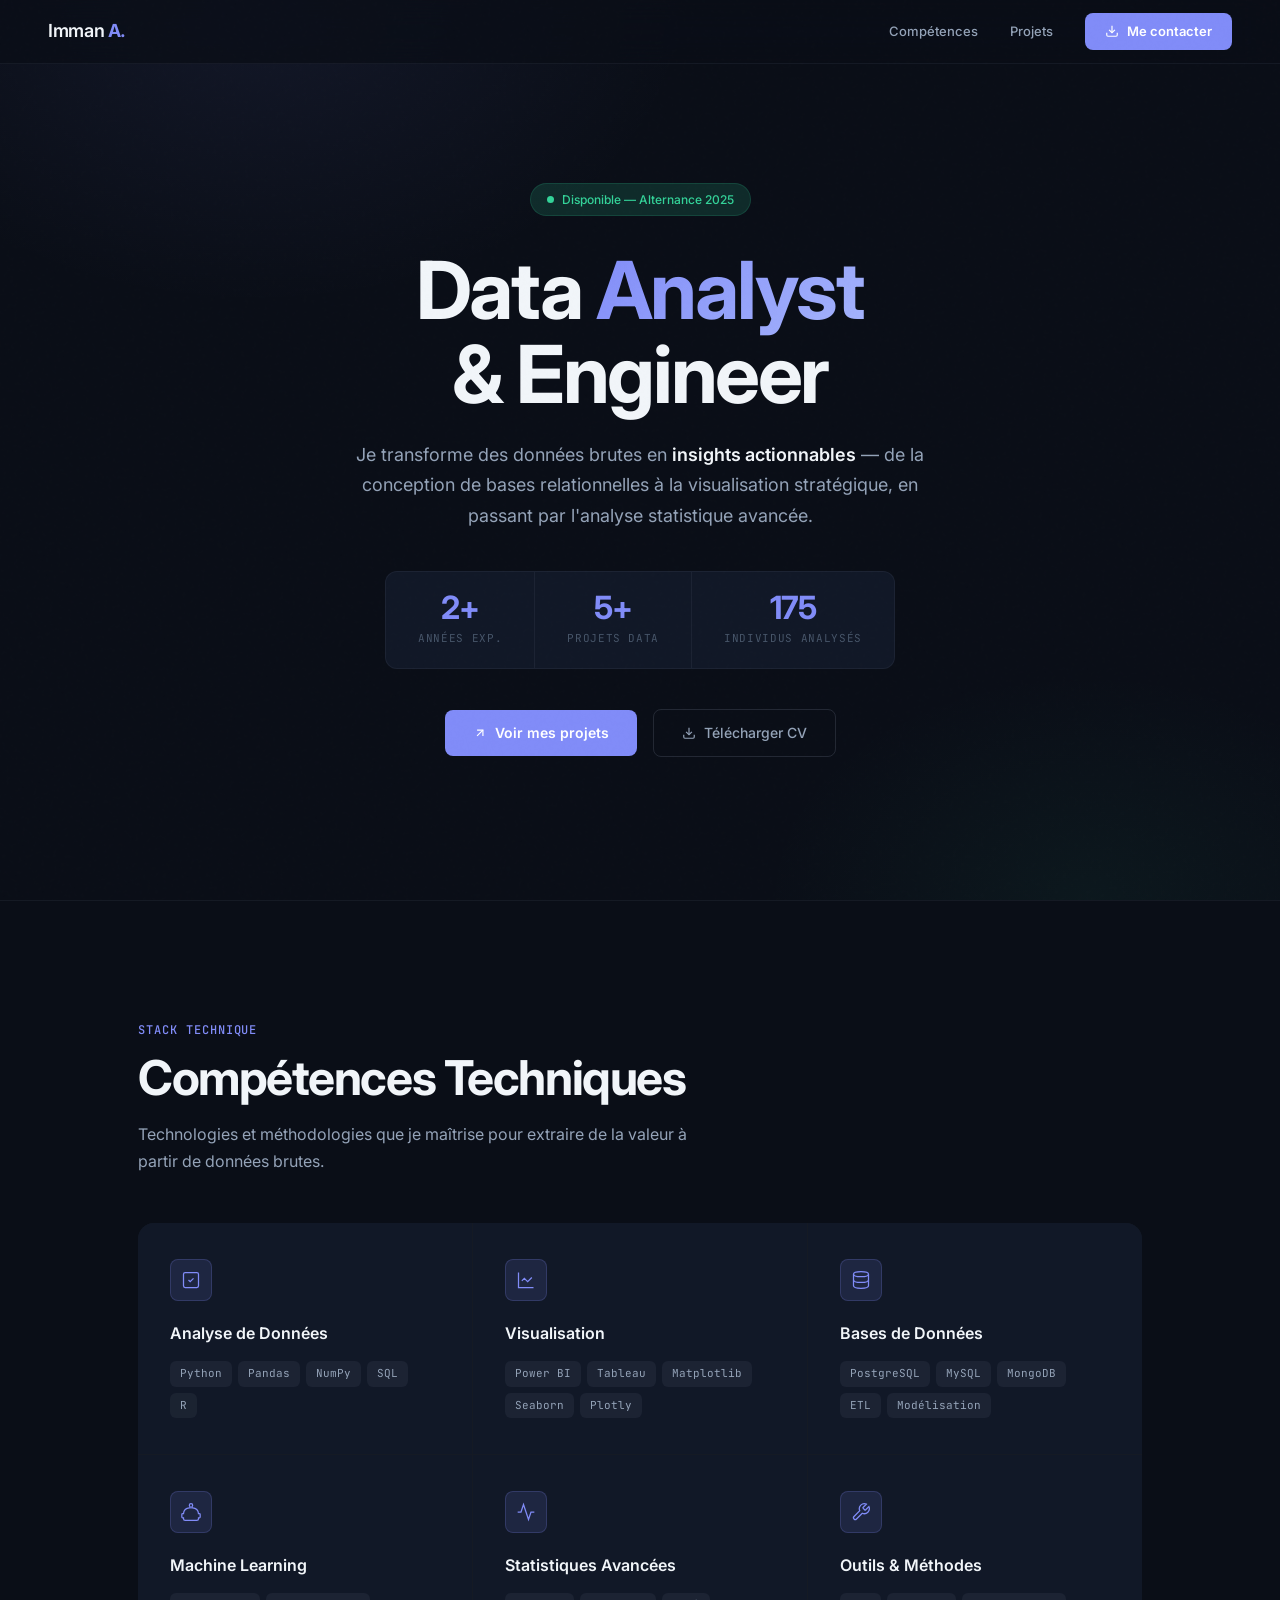
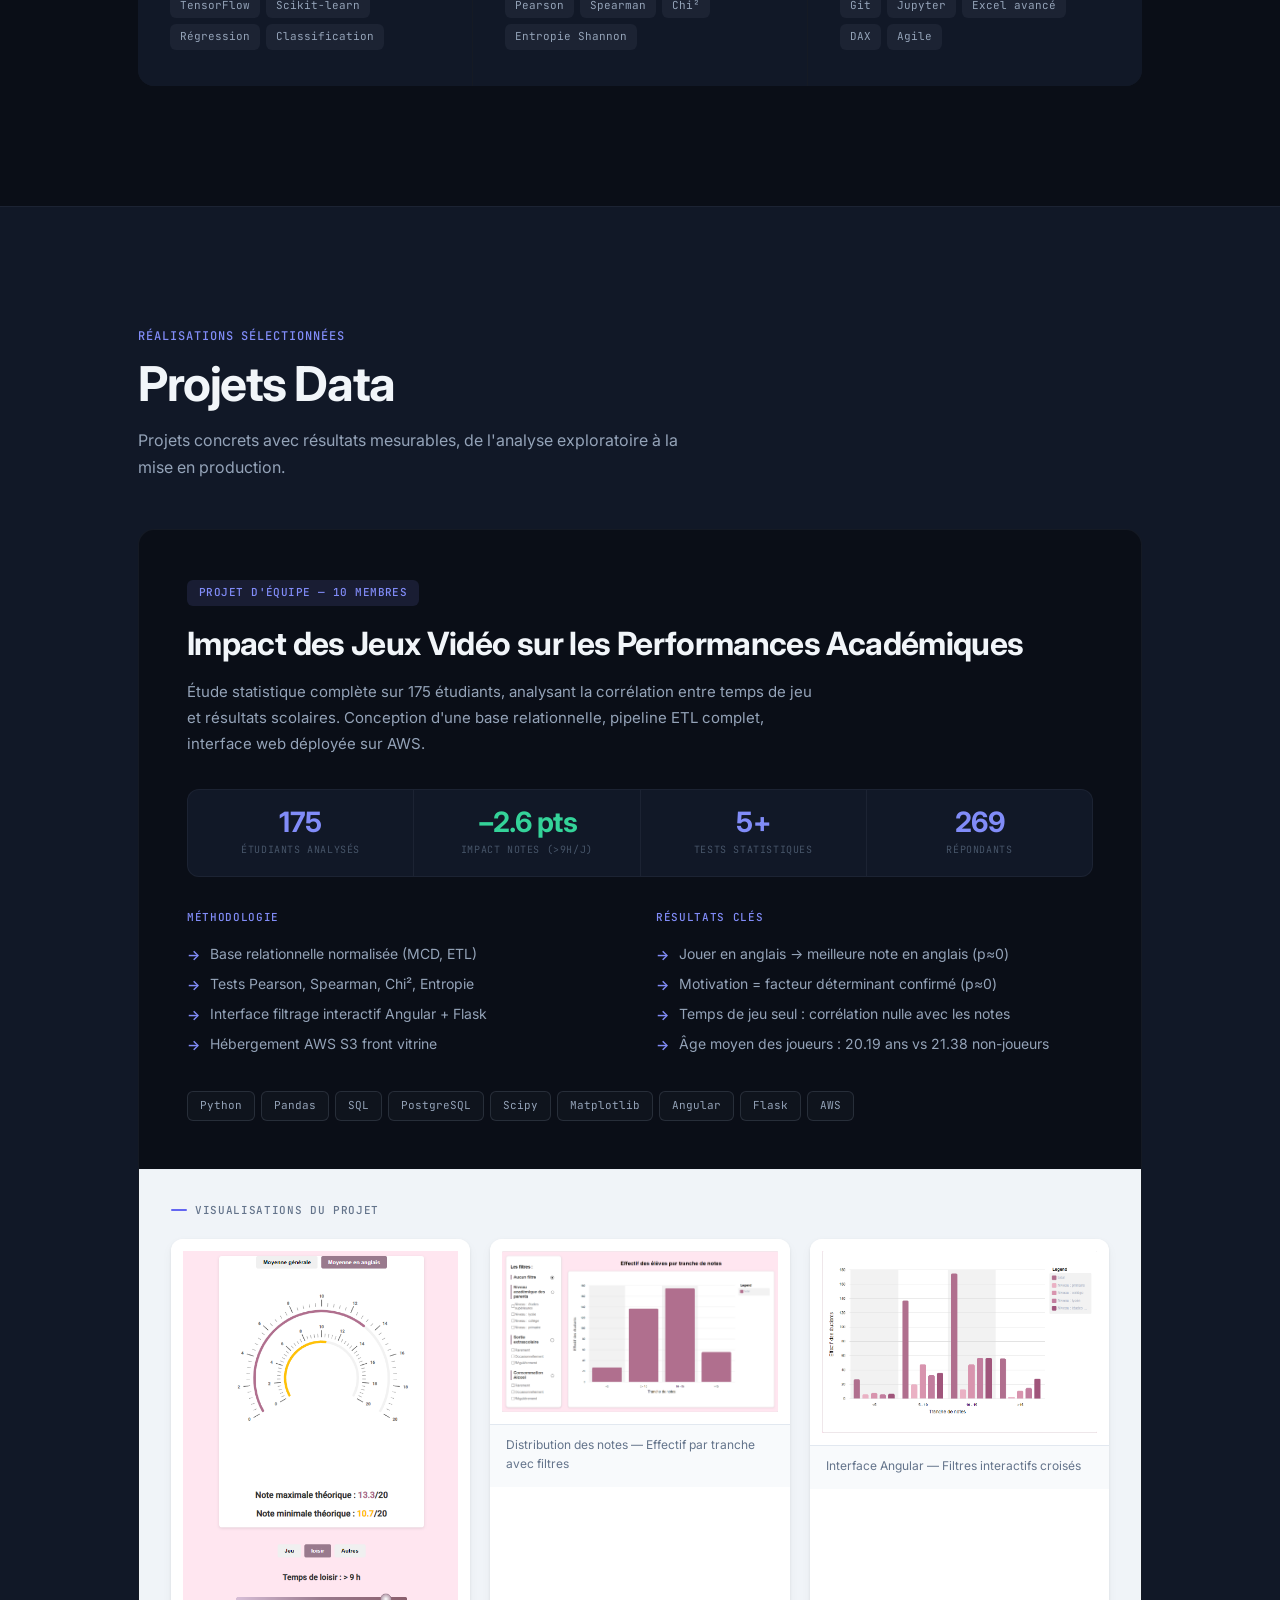
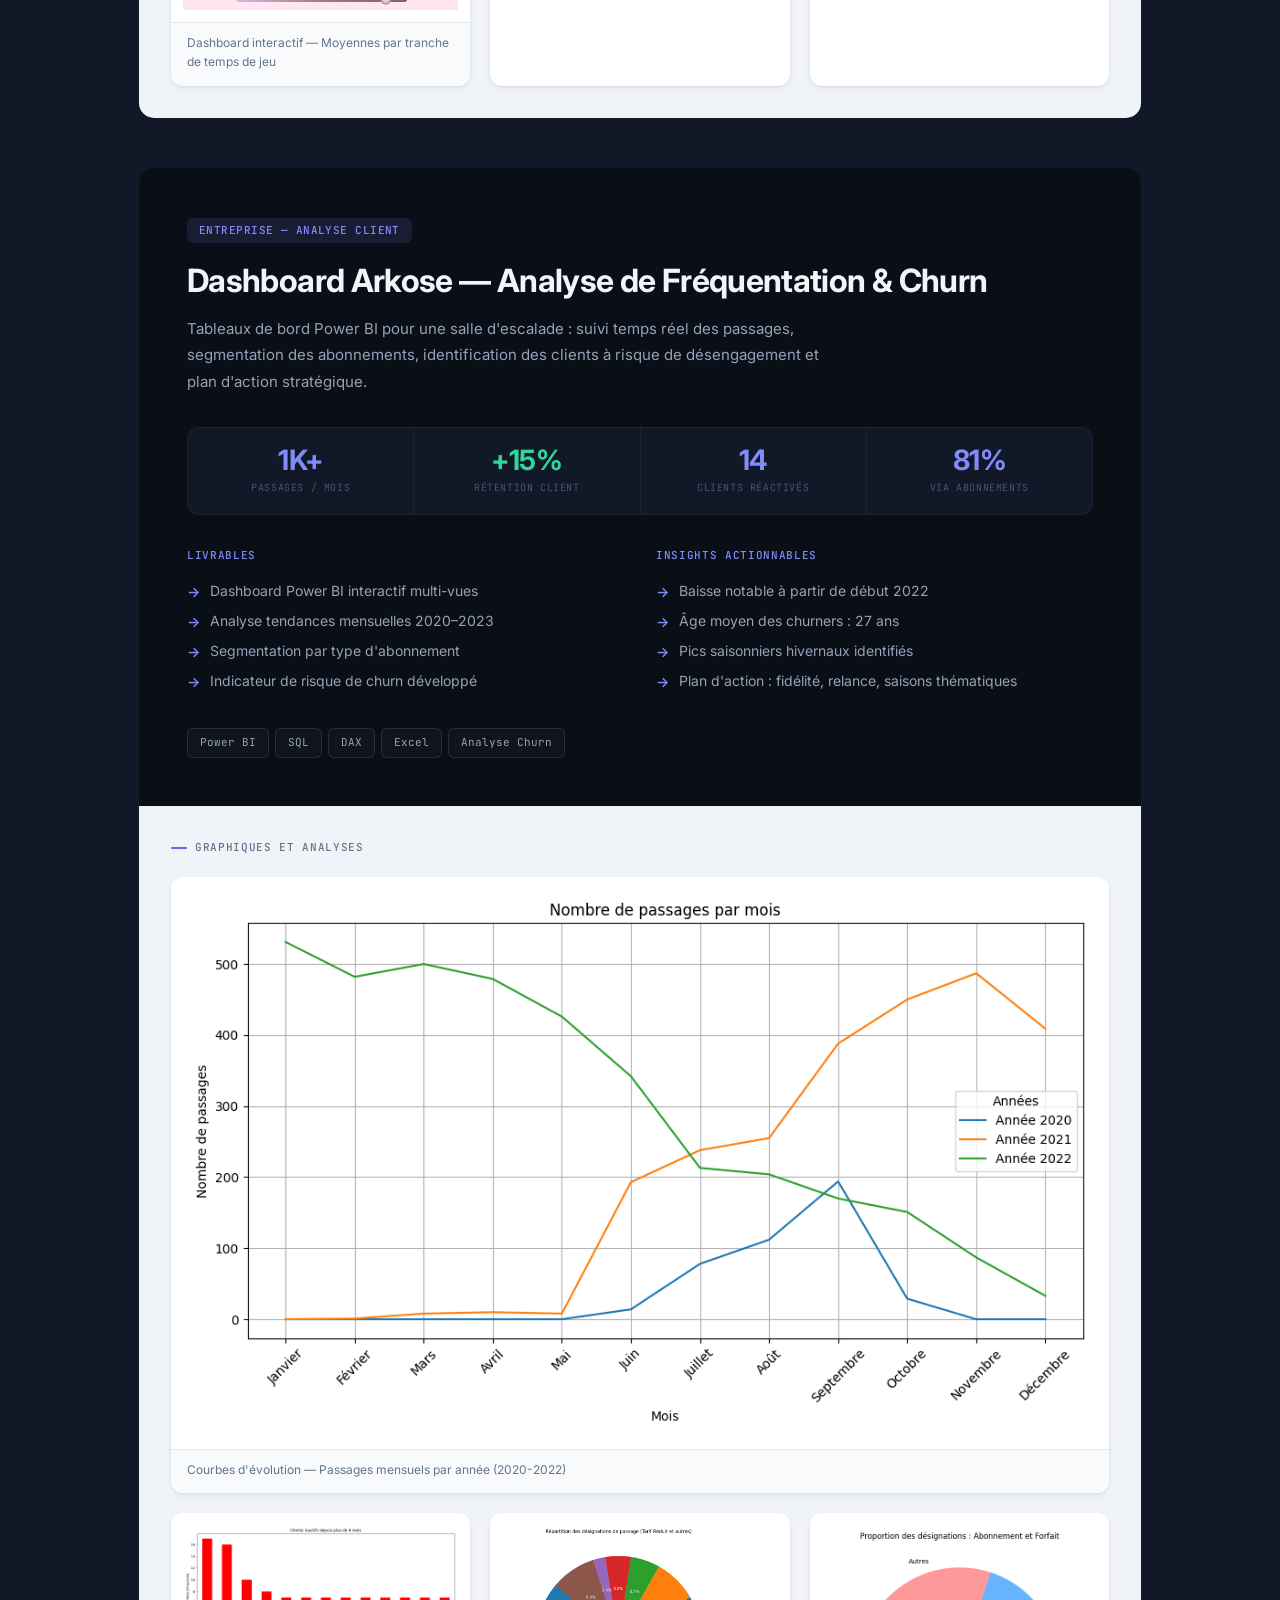
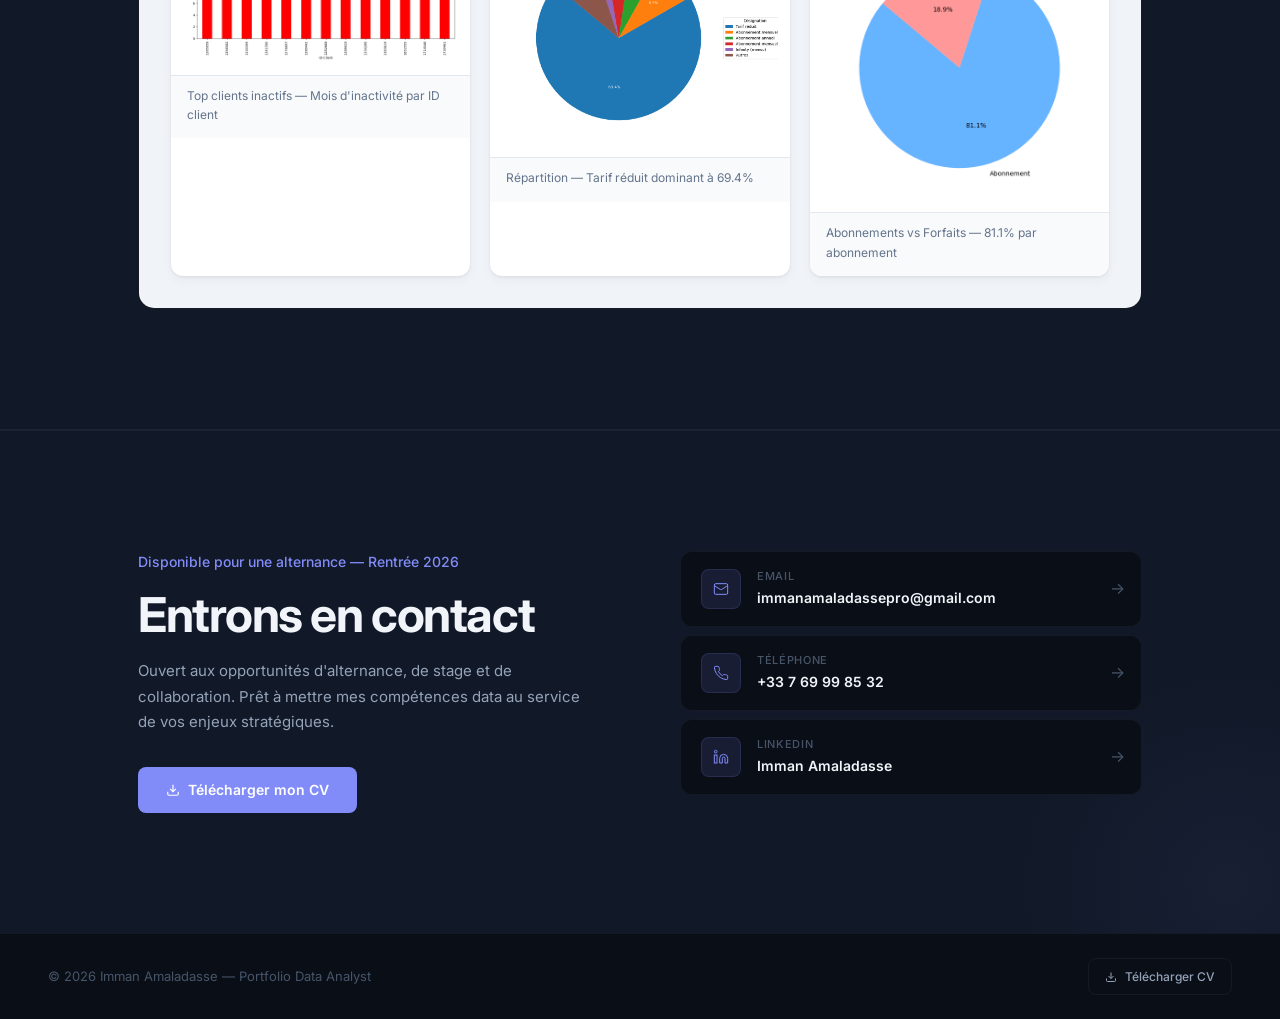
==== commit ca127e64: "Update contact information for availability and email" ====
--- a/index.html
+++ b/index.html
@@ -1127,7 +1127,7 @@
 <section id="contact" class="contact-section">
   <div class="contact-inner">
     <div>
-      <p class="contact-lead reveal">Disponible pour une alternance — Rentrée 2025</p>
+      <p class="contact-lead reveal">Disponible pour une alternance — Rentrée 2026</p>
       <h2 class="contact-title reveal reveal-d1">Entrons en contact</h2>
       <p class="contact-desc reveal reveal-d2">
         Ouvert aux opportunités d'alternance, de stage et de collaboration.
@@ -1139,13 +1139,13 @@
       </a>
     </div>
     <div class="contact-links reveal reveal-d1">
-      <a href="mailto:imman.amaladasse@gmail.com" class="contact-link">
+      <a href="mailto:immanamaladassepro@gmail.com" class="contact-link">
         <div class="contact-link-icon">
           <svg viewBox="0 0 24 24" fill="none" stroke-width="1.5"><rect width="20" height="16" x="2" y="4" rx="2"/><path d="m22 7-8.97 5.7a1.94 1.94 0 0 1-2.06 0L2 7"/></svg>
         </div>
         <div>
           <span class="contact-link-label">Email</span>
-          <span class="contact-link-value">imman.amaladasse@gmail.com</span>
+          <span class="contact-link-value">immanamaladassepro@gmail.com</span>
         </div>
         <span class="contact-link-arrow">→</span>
       </a>
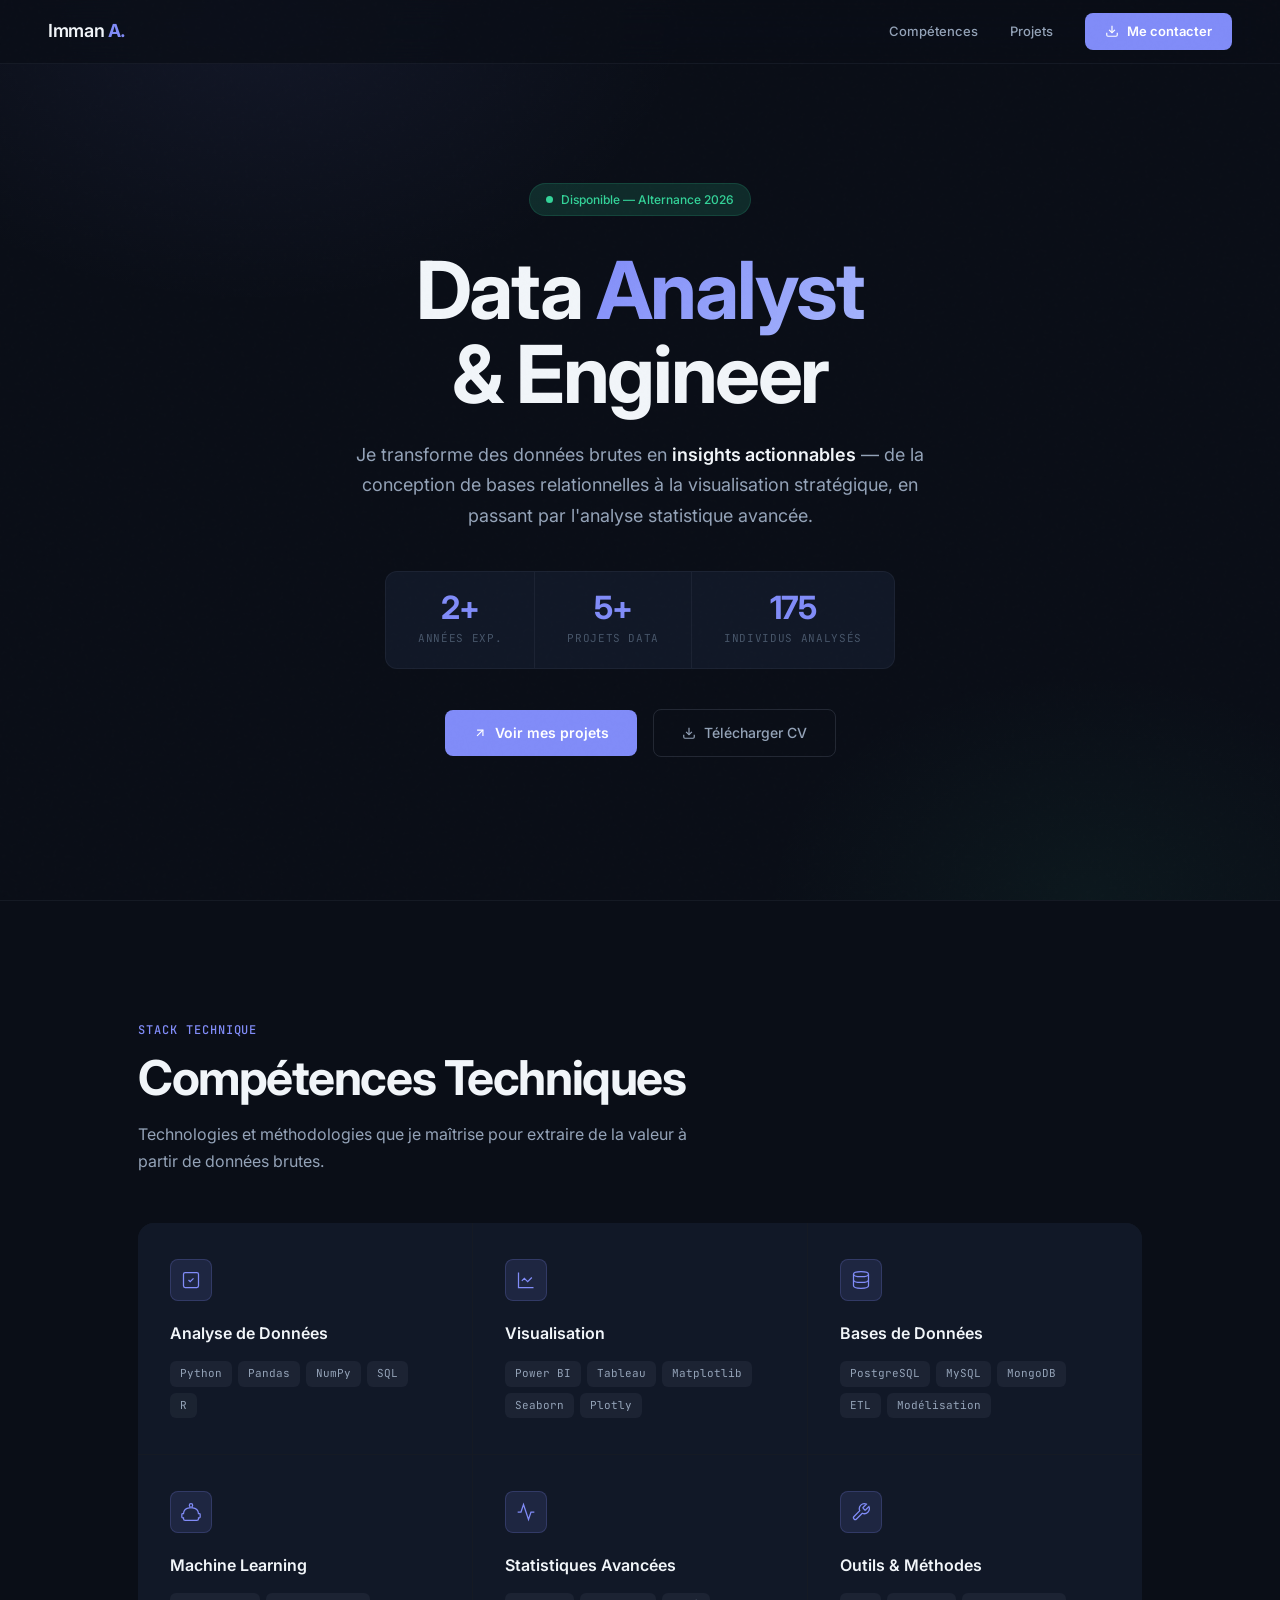
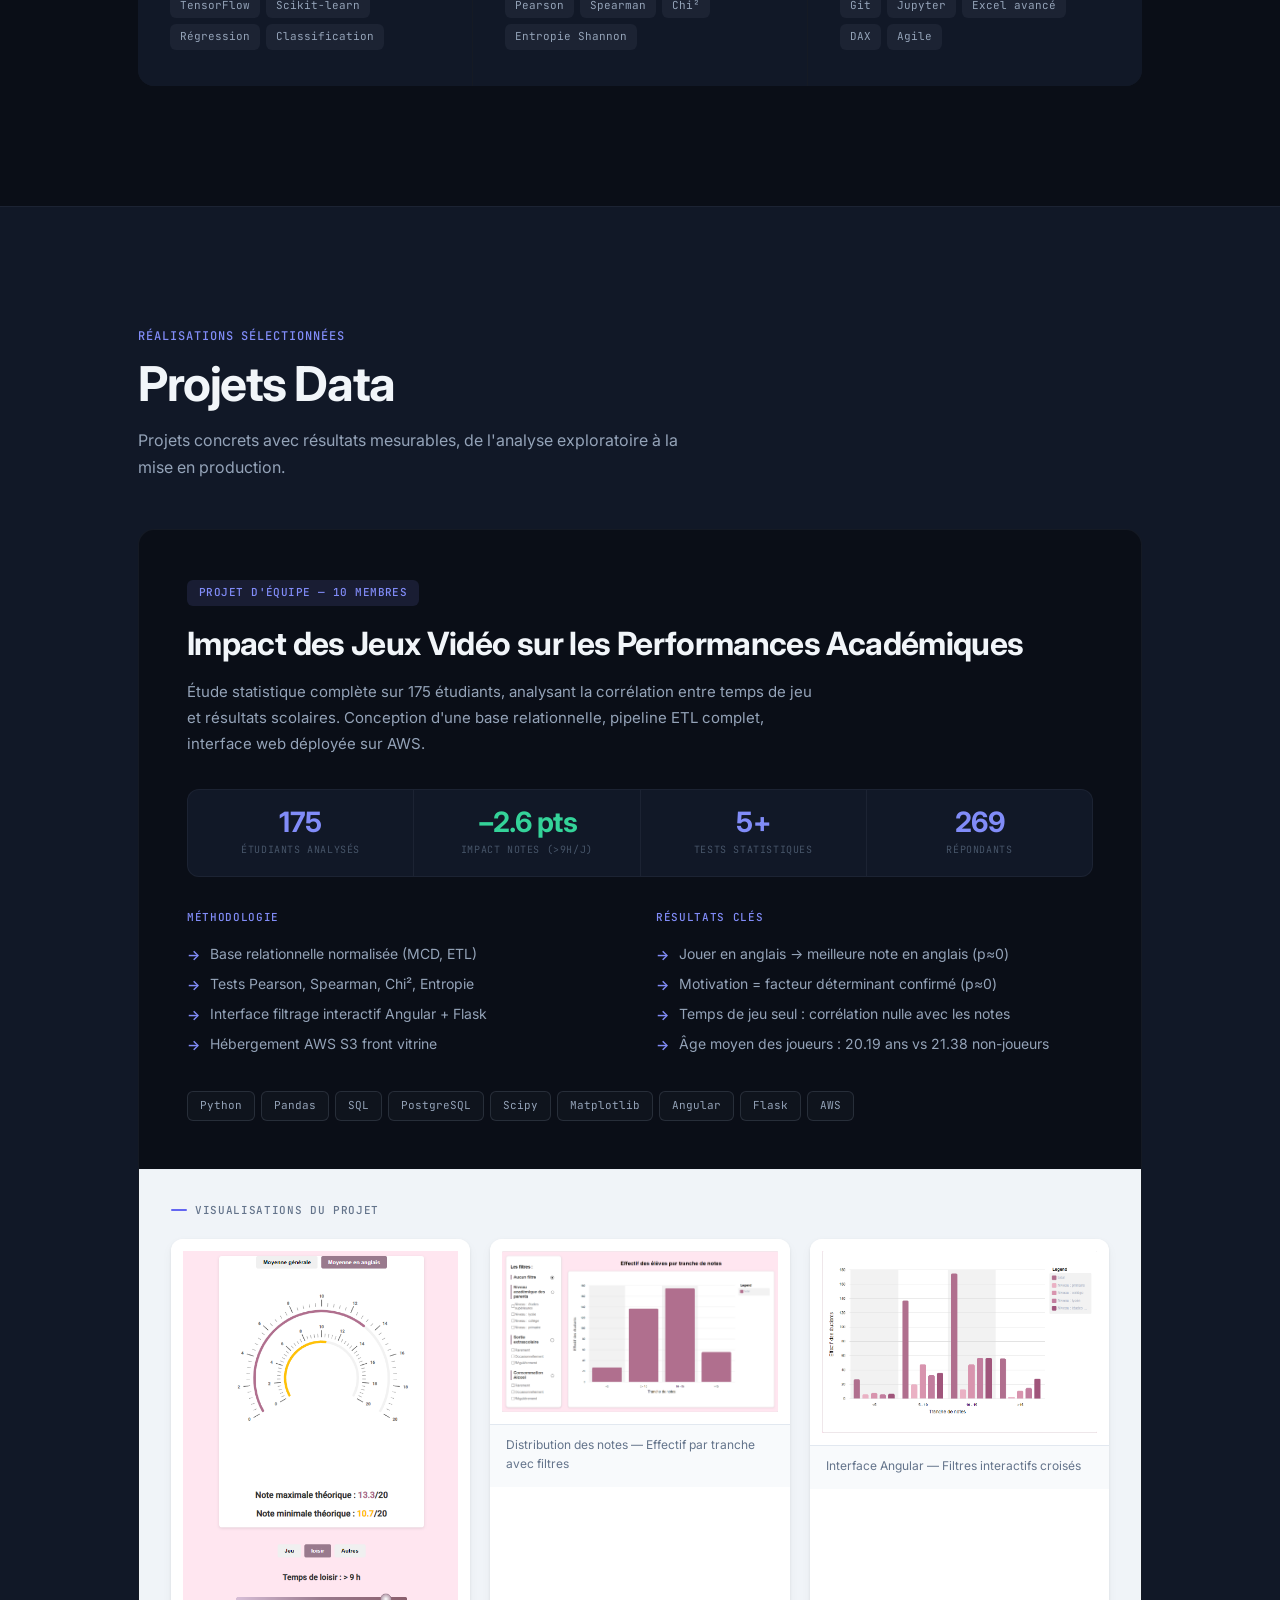
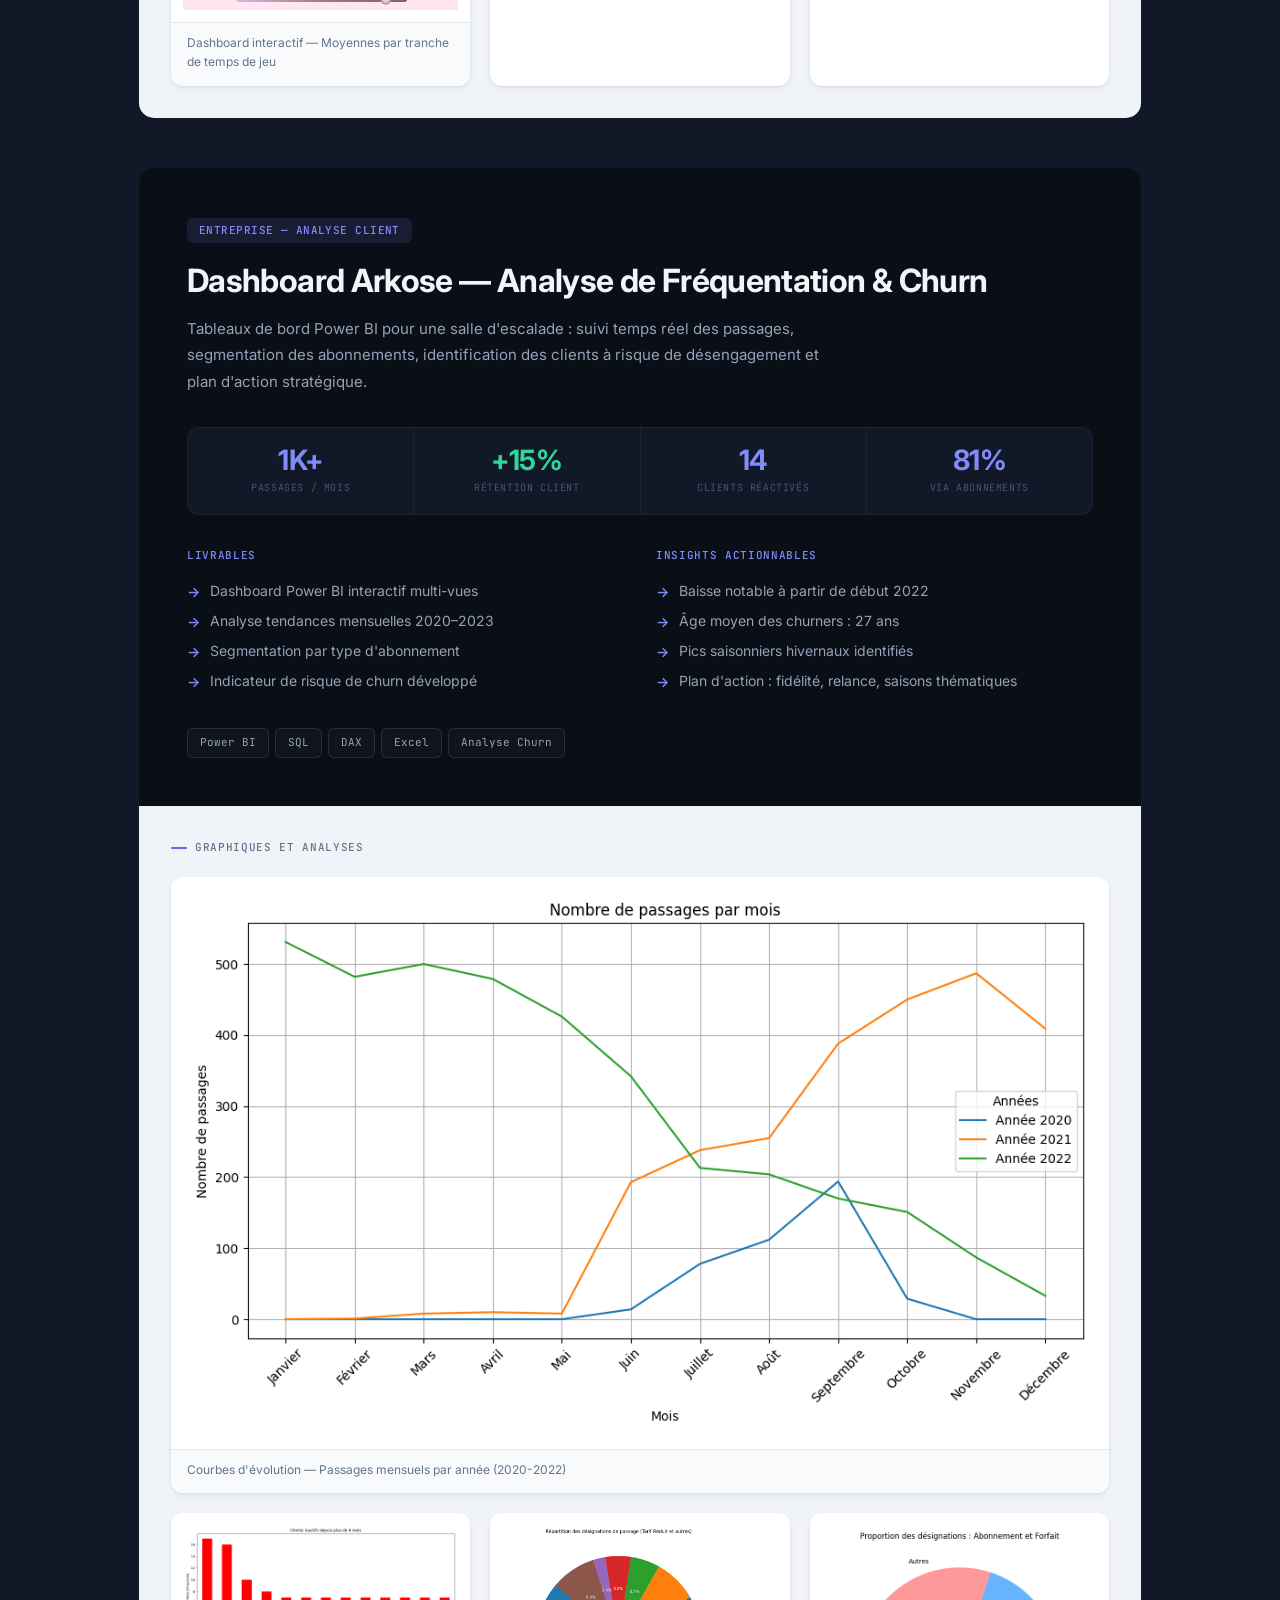
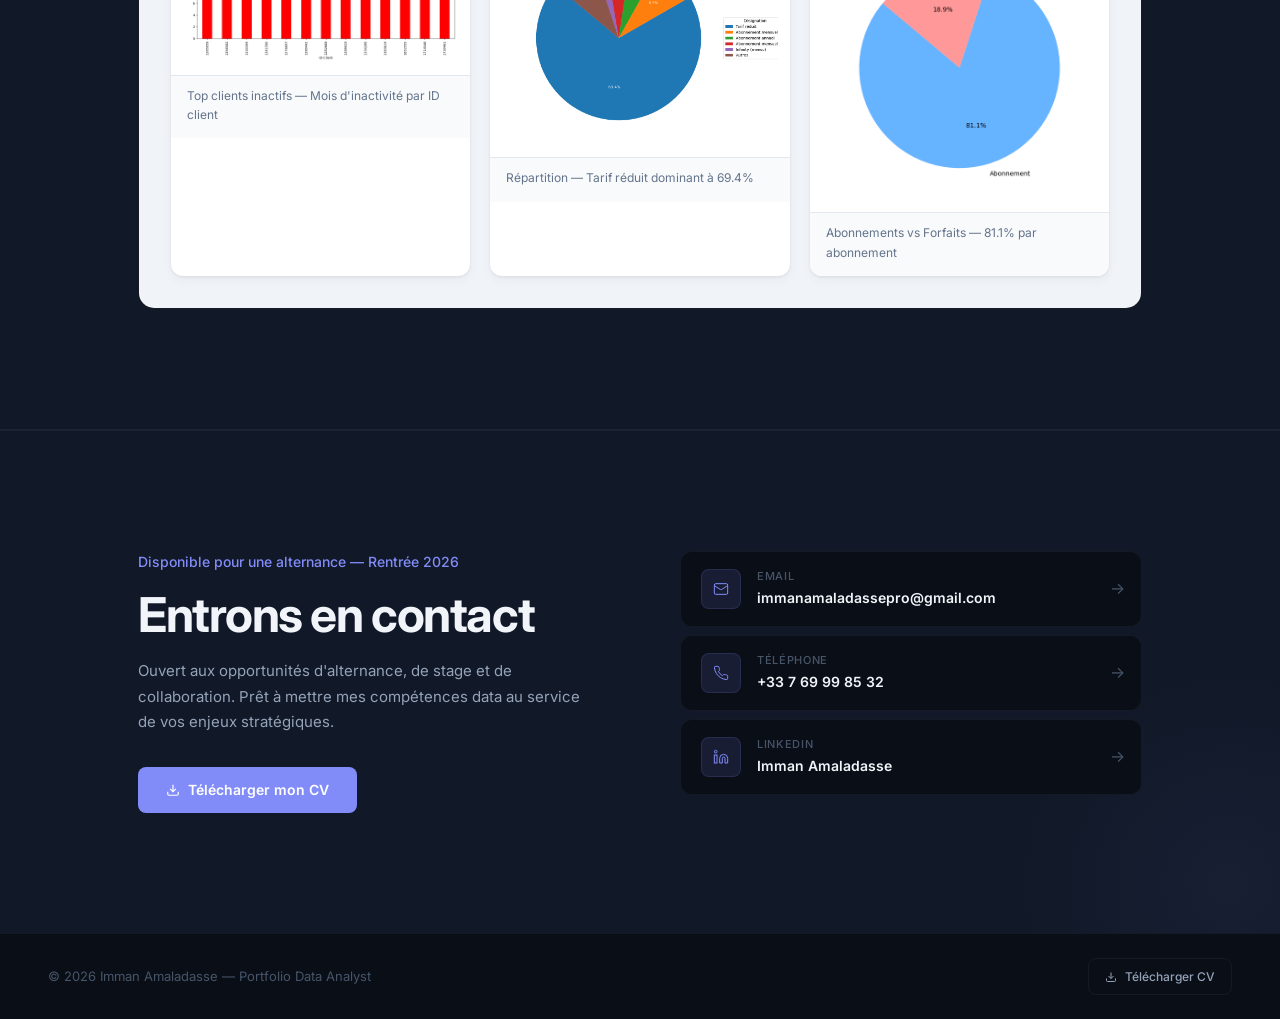
==== commit 87d56122: "Update index.html" ====
--- a/index.html
+++ b/index.html
@@ -851,7 +851,7 @@
   <div class="hero-inner">
     <div class="hero-badge reveal">
       <span class="hero-badge-dot"></span>
-      <span class="hero-badge-text">Disponible — Alternance 2025</span>
+      <span class="hero-badge-text">Disponible — Alternance 2026</span>
     </div>
     <h1 class="hero-title reveal reveal-d1">
       Data <span class="accent">Analyst</span><br/>& Engineer
